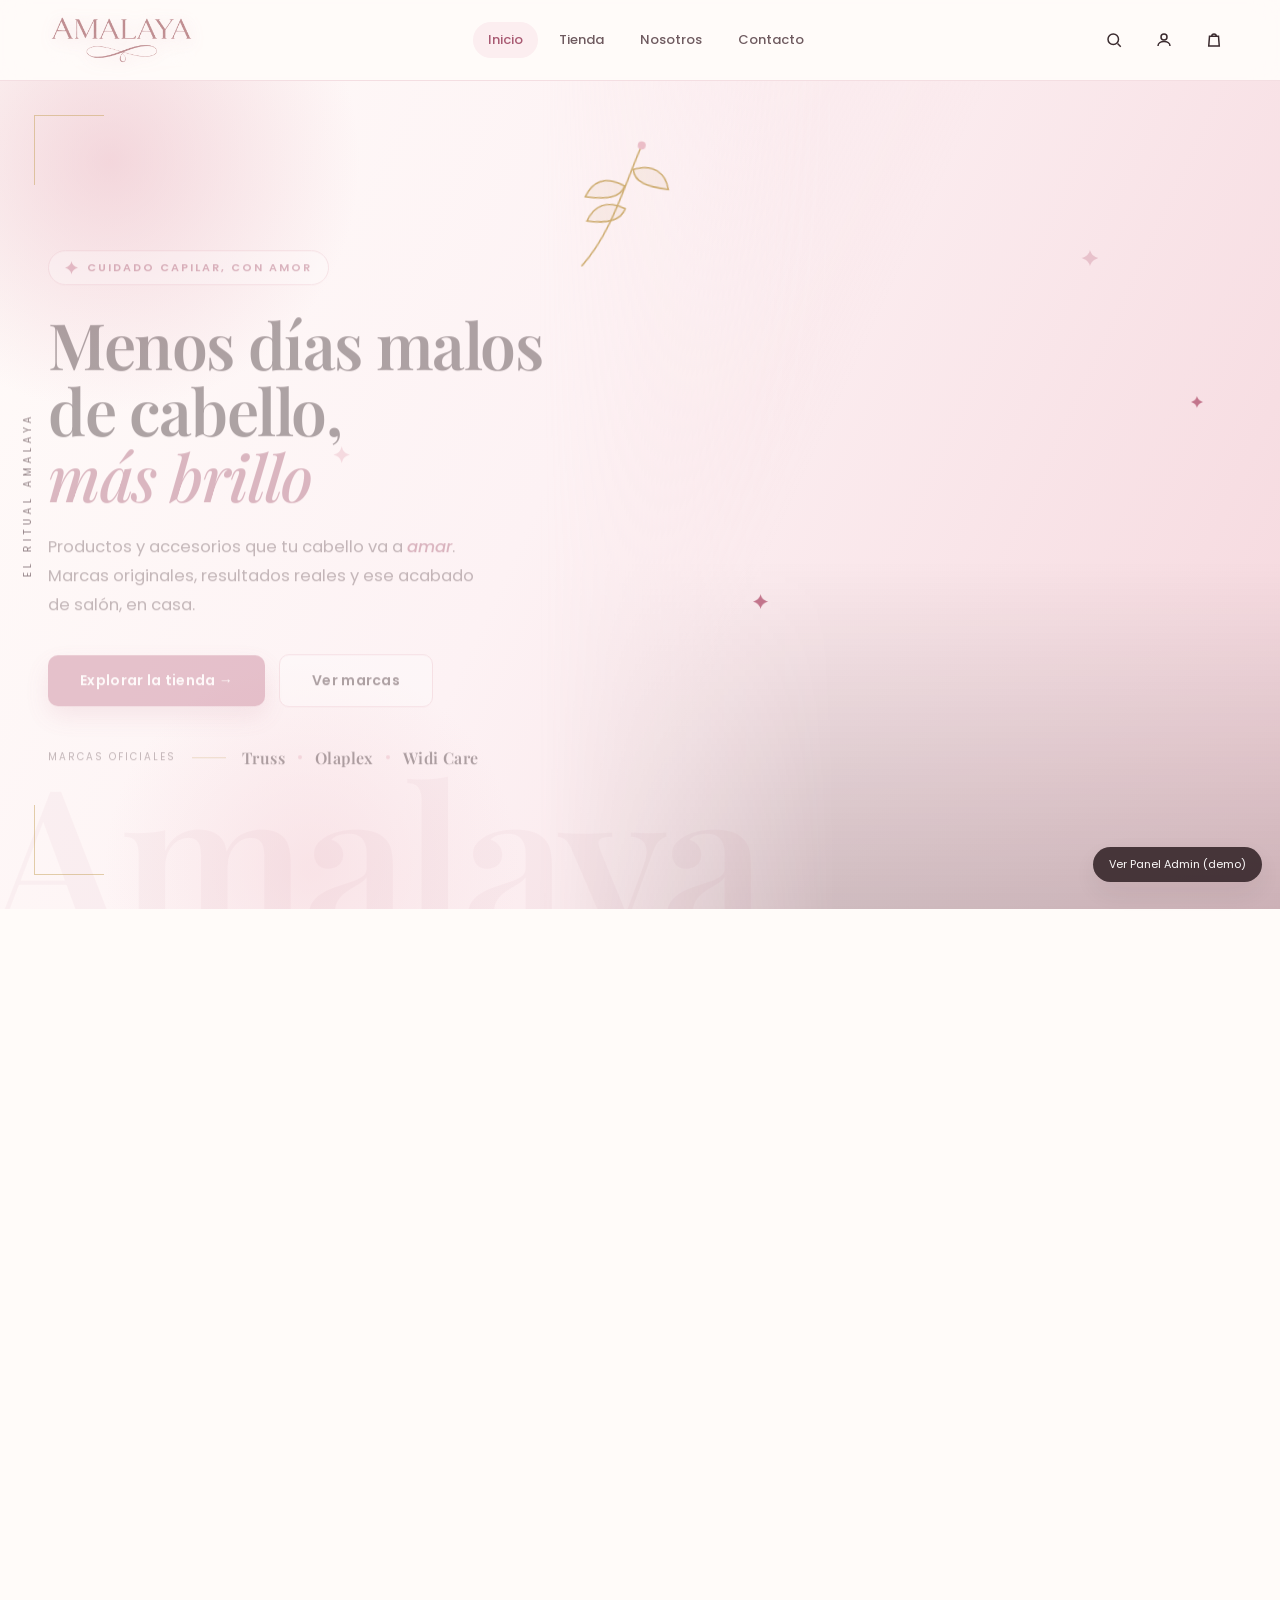
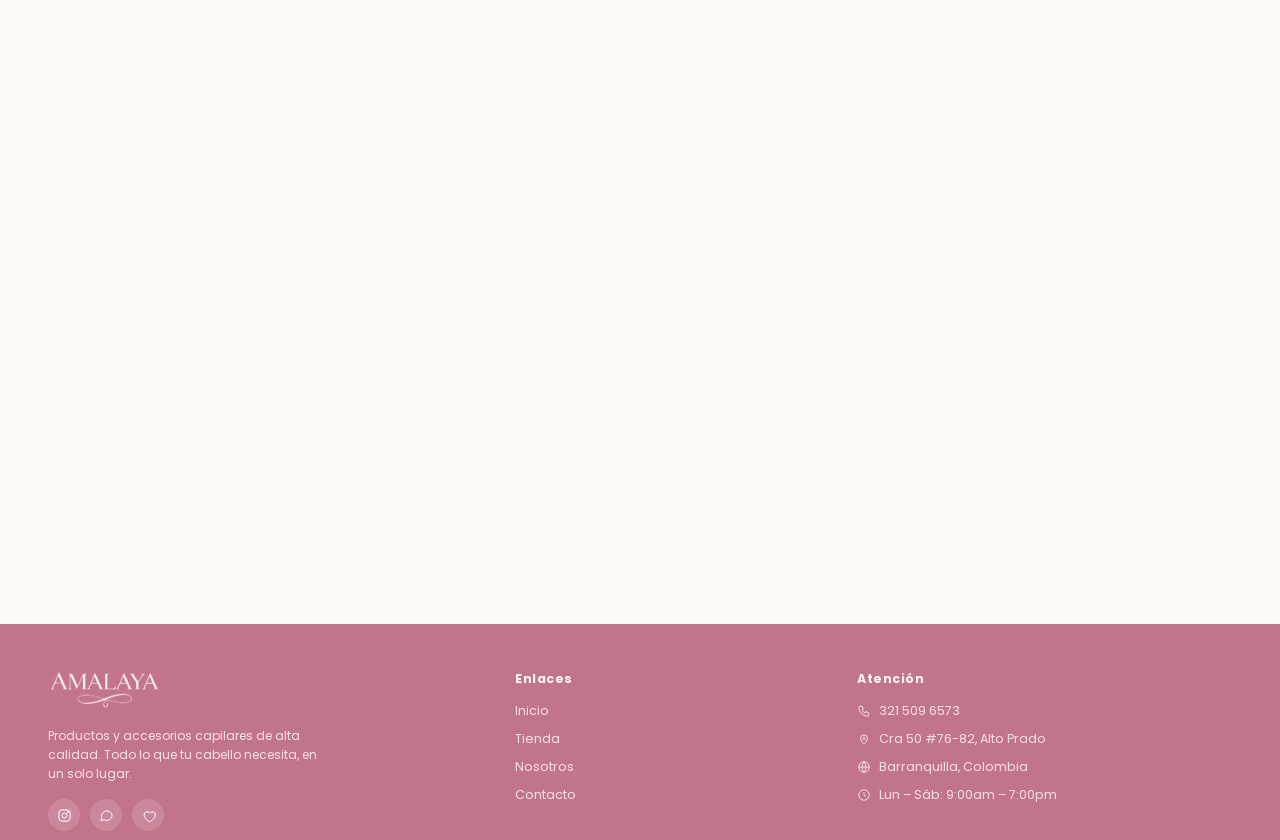
==== index.html @ ace13a9b "Amalaya demo: tienda estática con hero editorial, carrito y panel admin Co-Authored-By: Claude Opus " ====
<!DOCTYPE html>
<html lang="es">
<head>
  <meta charset="UTF-8">
  <meta http-equiv="refresh" content="0; url=./Amalaya_Demo_2.html">
  <link rel="canonical" href="./Amalaya_Demo_2.html">
  <title>Amalaya — Tu cabello, pero mejor</title>
  <style>
    html,body{height:100%;margin:0;font-family:'Poppins',system-ui,sans-serif;background:#FFFBF9;color:#3A2A2E;}
    .wrap{height:100%;display:flex;align-items:center;justify-content:center;flex-direction:column;gap:14px;}
    a{color:#A85A72;font-weight:600;}
  </style>
</head>
<body>
  <div class="wrap">
    <p>Cargando la demo de Amalaya…</p>
    <a href="./Amalaya_Demo_2.html">Entrar a la tienda →</a>
  </div>
</body>
</html>
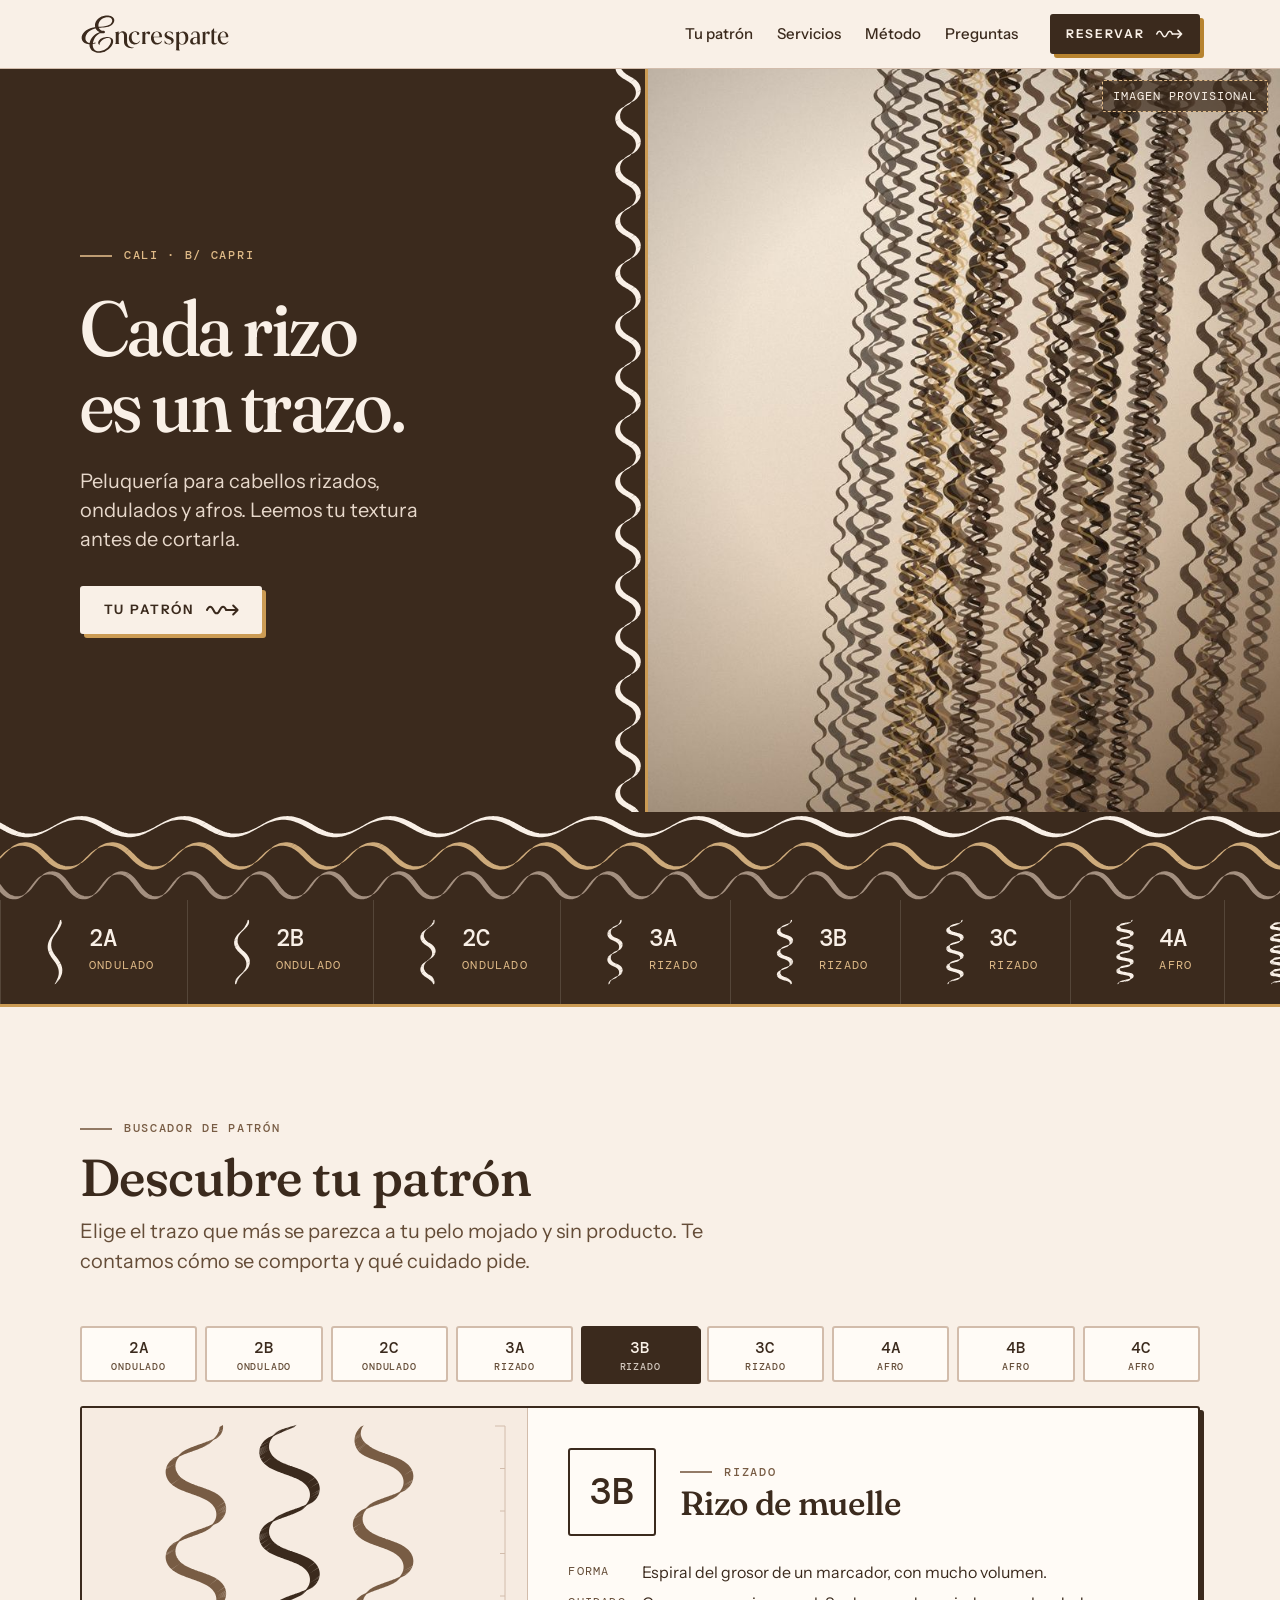
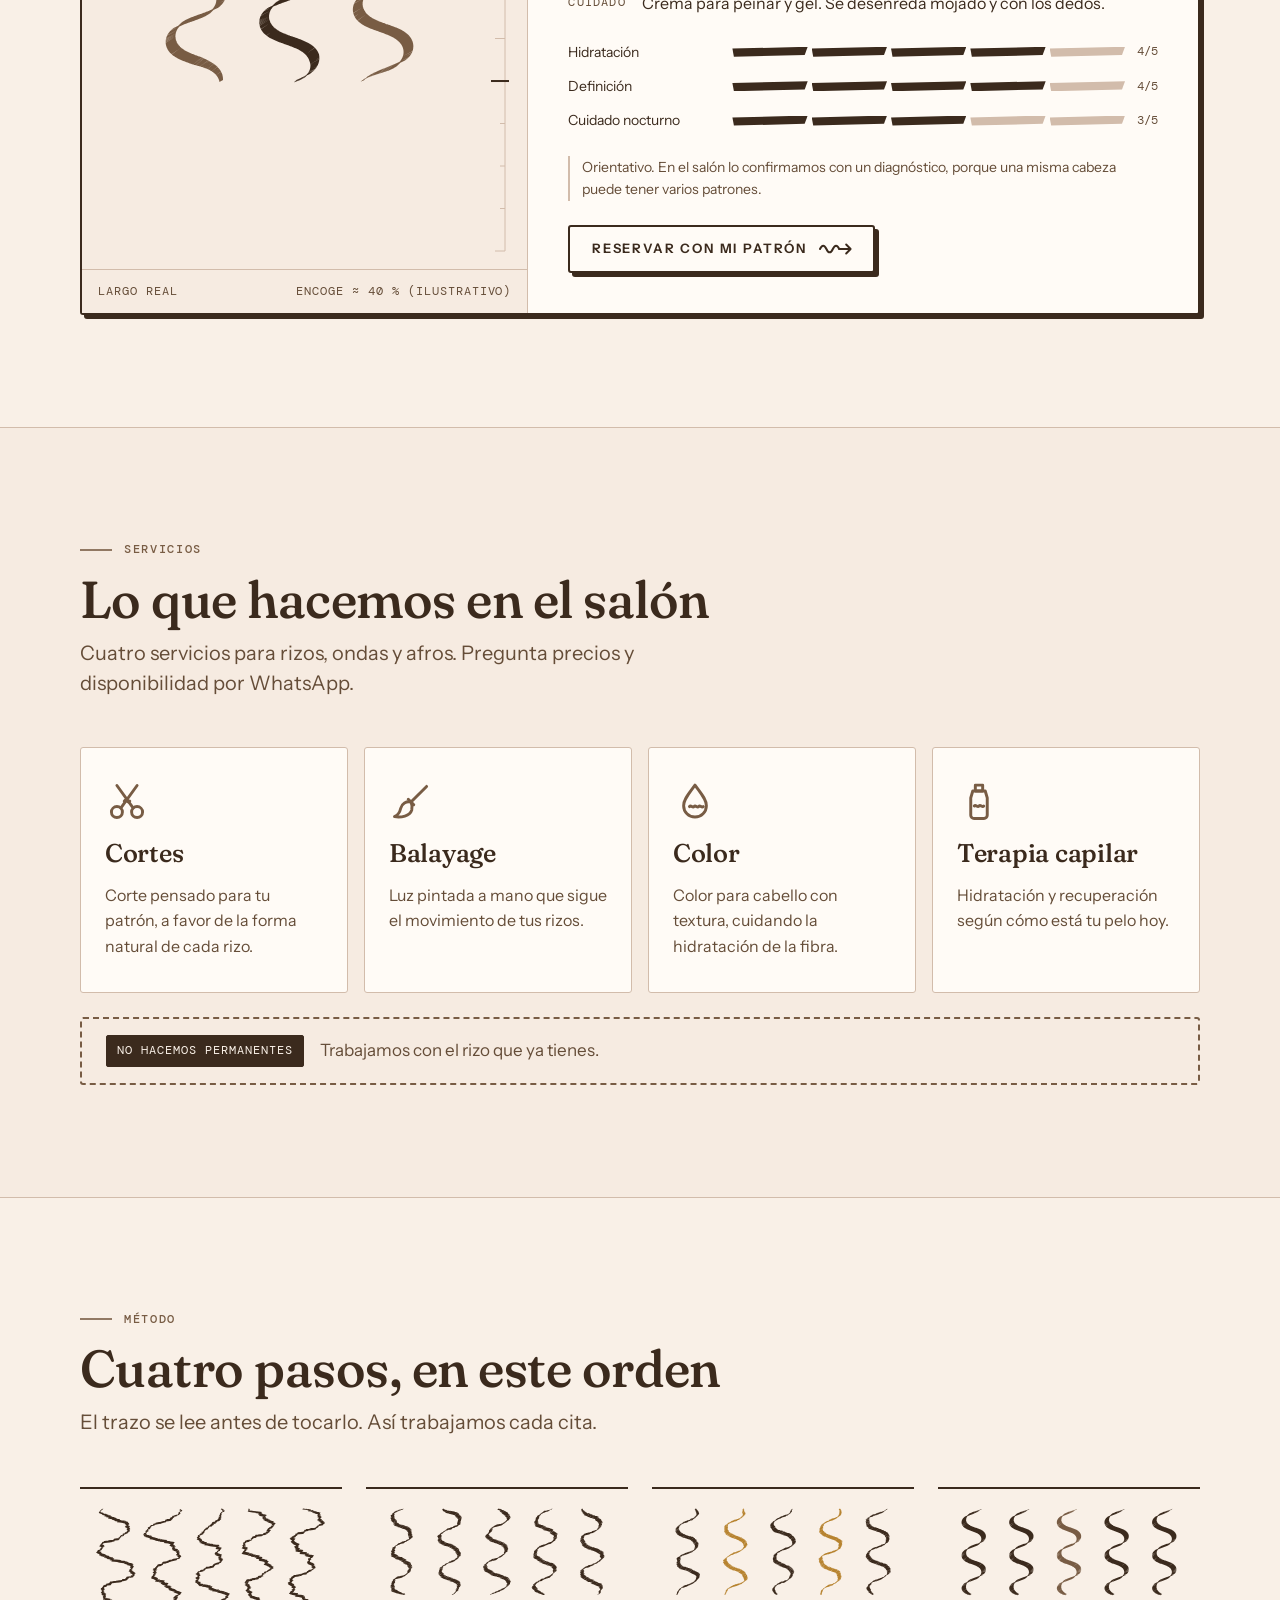
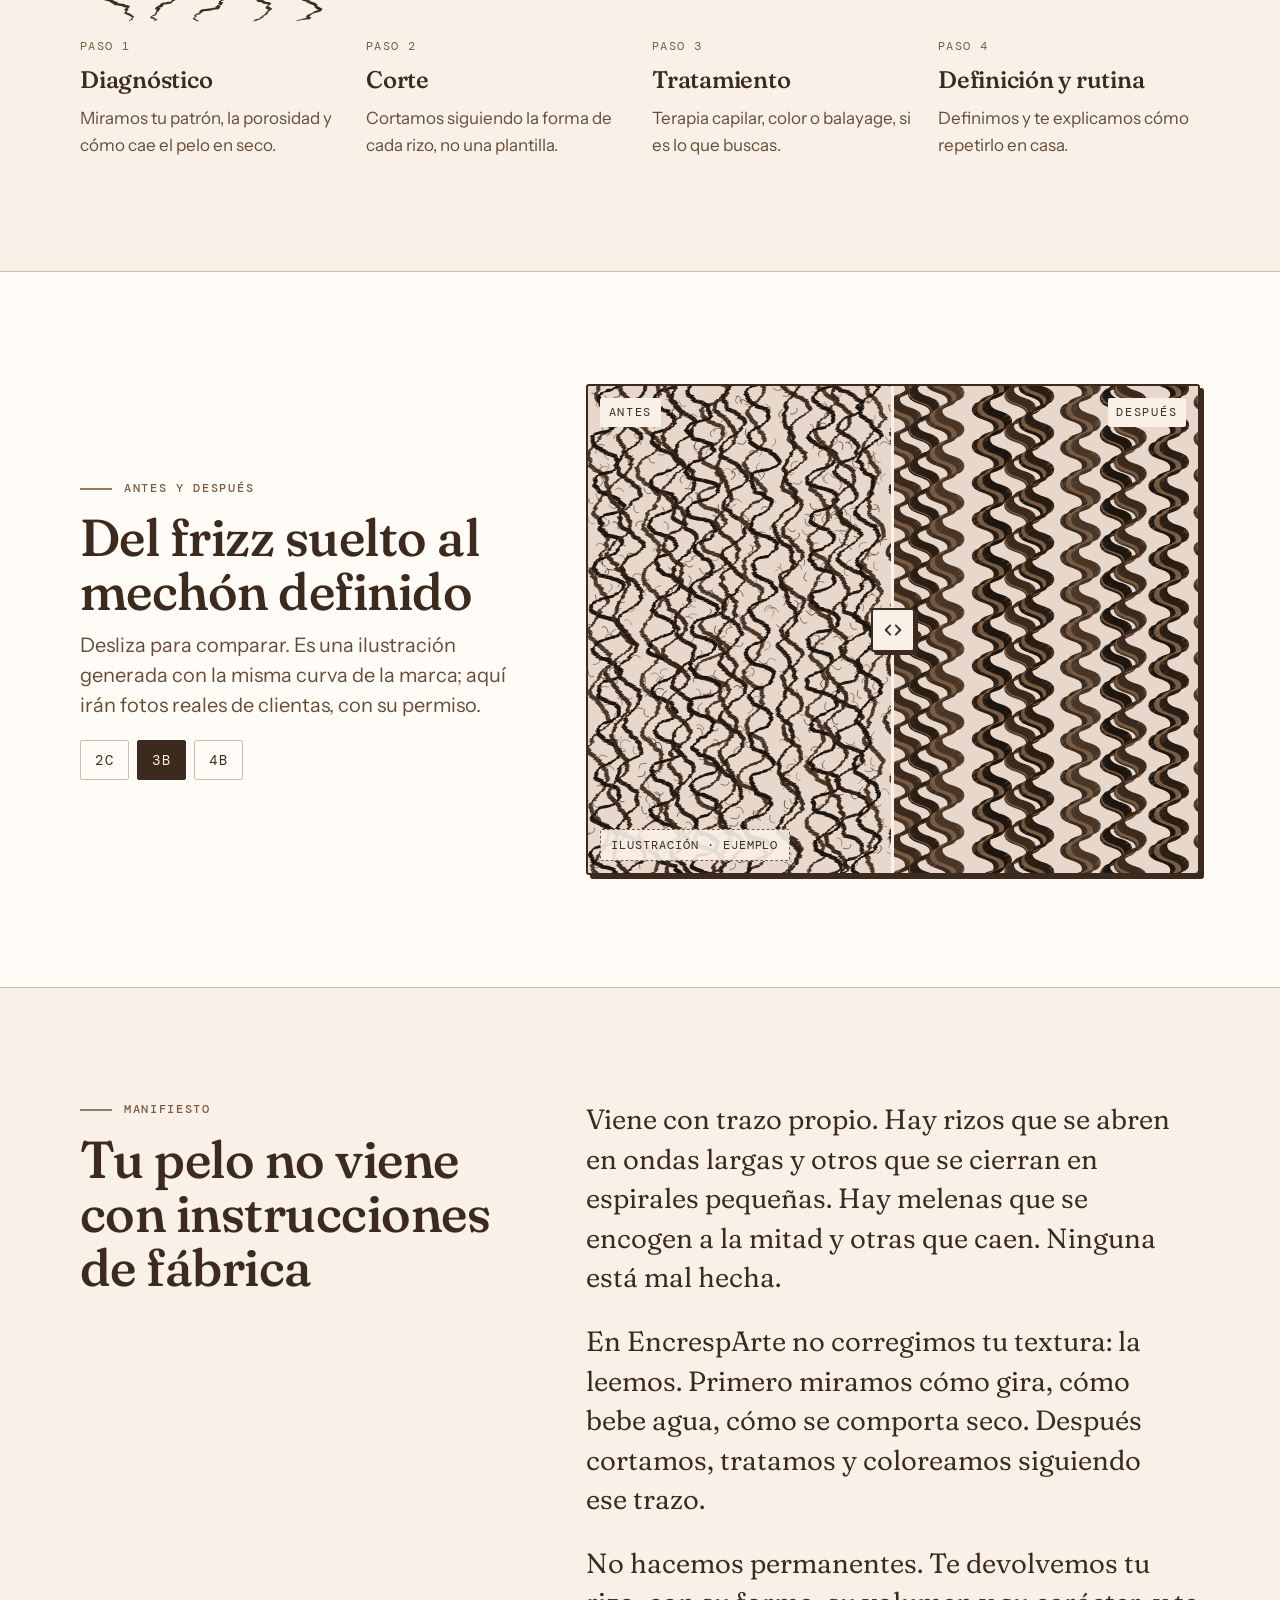
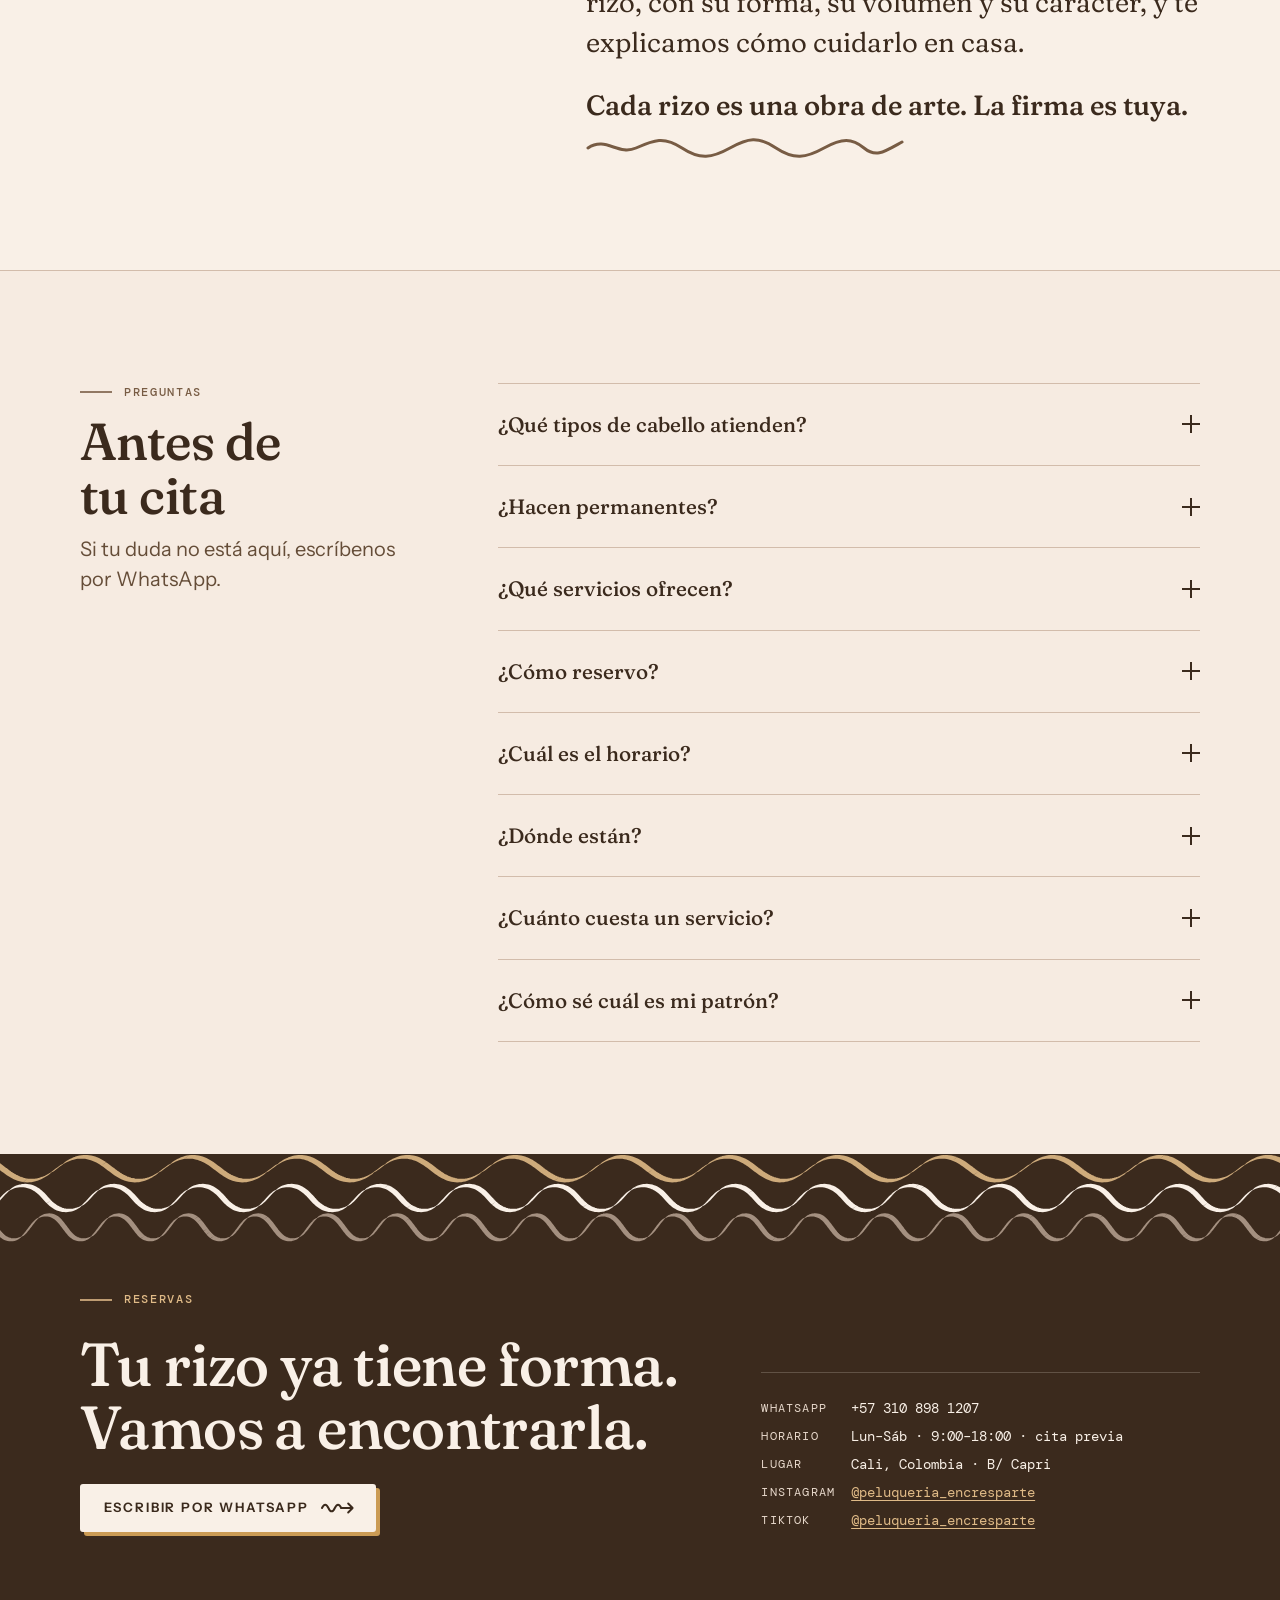
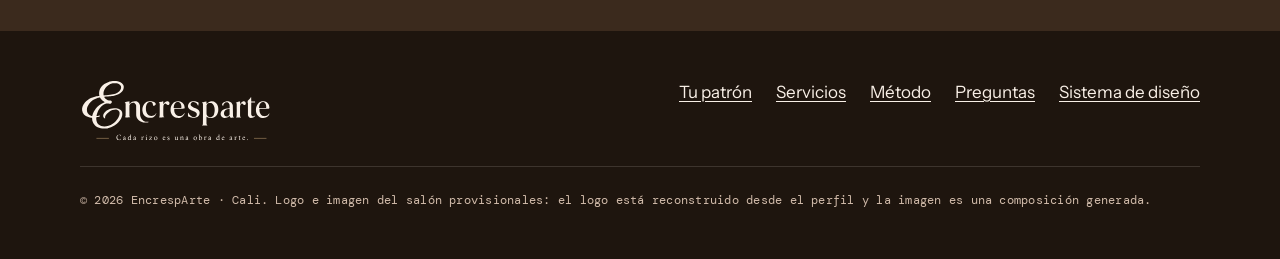
==== commit f187125f: "Fase 4: landing con intro FLIP, hero partido con costura de trazo, buscador de patrón, servicios rea" ====
--- a/index.html
+++ b/index.html
@@ -1,20 +1,294 @@
-<!DOCTYPE html>
+<!doctype html>
 <html lang="es">
 <head>
-  <meta charset="UTF-8">
-  <meta http-equiv="refresh" content="0; url=./Amalaya_Demo_2.html">
-  <link rel="canonical" href="./Amalaya_Demo_2.html">
-  <title>Amalaya — Tu cabello, pero mejor</title>
-  <style>
-    html,body{height:100%;margin:0;font-family:'Poppins',system-ui,sans-serif;background:#FFFBF9;color:#3A2A2E;}
-    .wrap{height:100%;display:flex;align-items:center;justify-content:center;flex-direction:column;gap:14px;}
-    a{color:#A85A72;font-weight:600;}
-  </style>
+<meta charset="utf-8">
+<meta name="viewport" content="width=device-width, initial-scale=1, viewport-fit=cover">
+<title>EncrespArte · Peluquería de rizos en Cali</title>
+<meta name="description" content="Peluquería para cabellos rizados, ondulados y afros en Cali (barrio Capri). Cortes, balayage, color y terapia capilar. Reserva por WhatsApp.">
+<meta name="theme-color" content="#3B2A1D">
+<meta property="og:type" content="website">
+<meta property="og:title" content="EncrespArte · Peluquería de rizos en Cali">
+<meta property="og:description" content="Cada rizo es una obra de arte. Cortes, balayage, color y terapia capilar para cabellos rizados, ondulados y afros.">
+<meta property="og:image" content="https://miguelpdv-lgtm.github.io/amalaya-demo/assets/og.png?v=1">
+<meta property="og:url" content="https://miguelpdv-lgtm.github.io/amalaya-demo/">
+<link rel="icon" href="assets/favicon.svg?v=1" type="image/svg+xml">
+<!-- Intro: tapa la página antes del primer pintado. Failsafe CSS a los 3 s. -->
+<script>
+(function () {
+  try {
+    var d = document.documentElement;
+    var reducir = window.matchMedia && window.matchMedia('(prefers-reduced-motion: reduce)').matches;
+    var vista = sessionStorage.getItem('encresparte-intro');
+    if (!reducir && !vista) d.classList.add('intro-pendiente');
+  } catch (e) {}
+})();
+</script>
+<style>
+  html.intro-pendiente::after {
+    content: ""; position: fixed; inset: 0; z-index: 9999; background: #3B2A1D; pointer-events: none;
+    animation: intro-failsafe 1ms linear 3s forwards;
+  }
+  @keyframes intro-failsafe { to { visibility: hidden; opacity: 0; } }
+</style>
+<link rel="preconnect" href="https://fonts.googleapis.com">
+<link rel="preconnect" href="https://fonts.gstatic.com" crossorigin>
+<link rel="stylesheet" href="https://fonts.googleapis.com/css2?family=DM+Mono:wght@400;500&family=Fraunces:opsz,wght,SOFT,WONK@9..144,100..900,0..100,0..1&family=Instrument+Sans:wght@400..700&display=swap">
+<link rel="stylesheet" href="design-system/tokens.css?v=1">
+<link rel="stylesheet" href="design-system/motion.css?v=1">
+<link rel="stylesheet" href="design-system/components.css?v=1">
+<link rel="stylesheet" href="css/site.css?v=1">
+<link rel="preload" as="image" href="assets/fotos/salon.jpg?v=1" imagesrcset="assets/fotos/salon-800.jpg?v=1 800w, assets/fotos/salon.jpg?v=1 1600w" imagesizes="(min-width: 900px) 50vw, 100vw">
 </head>
 <body>
-  <div class="wrap">
-    <p>Cargando la demo de Amalaya…</p>
-    <a href="./Amalaya_Demo_2.html">Entrar a la tienda →</a>
+<svg width="0" height="0" style="position:absolute" aria-hidden="true">
+  <defs>
+    <symbol id="i-corte" viewBox="0 0 24 24"><circle cx="6.5" cy="17.5" r="3"/><circle cx="17.5" cy="17.5" r="3"/><path class="grueso" d="M8.6 15.3 17.5 3"/><path d="M15.4 15.3 6.5 3"/><path d="M10.5 11.5c.5-.6 1-.6 1.5 0s1 .6 1.5 0"/></symbol>
+    <symbol id="i-balayage" viewBox="0 0 24 24"><path class="grueso" d="M20.5 3.5 12 12"/><path d="M10.5 10.5 13.5 13.5"/><path d="M12 12c-2.6-.6-5 .8-5.6 3.4-.4 1.8-1.6 3.8-3.4 4.6 3.6.6 8.4-.3 9.4-3.6.3-1.2.2-3-.4-4.4z"/></symbol>
+    <symbol id="i-color" viewBox="0 0 24 24"><path d="M12 2.8c3.1 4.4 6.2 7.6 6.2 11.2a6.2 6.2 0 0 1-12.4 0c0-3.6 3.1-6.8 6.2-11.2z"/><path class="grueso" d="M9 14.5c.9-1 1.6 1 2.5 0s1.6 1 2.5 0 1.6 1 2.5 0"/></symbol>
+    <symbol id="i-terapia" viewBox="0 0 24 24"><path d="M10 2.8h4v3.2h-4z"/><path d="M8.6 6h6.8l1.1 3.8v9.4a1.8 1.8 0 0 1-1.8 1.8H9.3a1.8 1.8 0 0 1-1.8-1.8V9.8z"/><path class="grueso" d="M9.4 14.2c.9-1 1.7 1 2.6 0s1.7 1 2.6 0"/></symbol>
+    <symbol id="i-cita" viewBox="0 0 24 24"><rect x="3.5" y="5" width="17" height="15.5" rx="1.5"/><path d="M3.5 9.8h17M8 3v4M16 3v4"/><path class="grueso" d="M7.5 15c1.1-1.3 2.2 1.3 3.3 0s2.2 1.3 3.3 0 2.2 1.3 3.3 0"/></symbol>
+    <symbol id="i-lugar" viewBox="0 0 24 24"><path d="M12 21.2s-6.4-6.4-6.4-11.3a6.4 6.4 0 0 1 12.8 0c0 4.9-6.4 11.3-6.4 11.3z"/><path class="grueso" d="M9.6 9.9c.8-.9 1.6.9 2.4 0s1.6.9 2.4 0"/></symbol>
+    <symbol id="i-mensaje" viewBox="0 0 24 24"><path d="M3.5 4.5h17v11.6H9.2l-5.7 4.2z"/><path class="grueso" d="M7.5 10.3c1.1-1.3 2.2 1.3 3.3 0s2.2 1.3 3.3 0 2.2 1.3 3.3 0"/></symbol>
+    <symbol id="flecha" viewBox="0 0 34 16"><path class="rizo" d="M1 8c2-4.5 4.5-4.5 6.5 0s4.5 4.5 6.5 0 4.5-4.5 6.5 0"/><path d="M20.5 8H32M27.5 3.5 32 8l-4.5 4.5"/></symbol>
+  </defs>
+</svg>
+
+<a class="saltar" href="#contenido">Saltar al contenido</a>
+
+<header class="barra-nav" data-nav>
+  <div class="envoltura barra-nav__fila">
+    <a class="barra-nav__logo" href="#inicio" aria-label="EncrespArte, inicio"><!-- logo:inicio --><svg class="logo" viewBox="50 362 970 262" role="img" aria-label="EncrespArte" data-provisional="true" focusable="false"><g class="logo-palabra"><path class="logo-e" d="M162.5 611.9C151.4 610.7 140.6 606.9 132.2 601.5C129.2 599.5 129.5 599.7 125.1 595.4C121.1 591.5 119.1 588.7 116.4 583.4C112.8 576.5 111 568.9 111 561.4C111 557.1 111.5 557.5 106.2 557.2C101.8 556.9 96.8 555.9 91.8 554.3C73.5 548.3 62.3 535.8 60.6 519.3C59.2 505.8 64.5 492 76 479.4C83.3 471.3 97.2 461.9 108.5 457.3C110 456.8 111.9 456 112.8 455.6C117.8 453.5 124.1 451.6 129.5 450.5C131 450.2 133.1 449.7 134.3 449.5C139.1 448.5 145.6 447.5 146.7 447.6C147.7 447.7 148.1 446.8 147.7 445.6C146.4 441.4 146.3 429 147.6 423.5C149.3 416 153.4 407.4 158 401.7C162.3 396.2 167.5 391.4 173 387.7C180.5 382.6 186.2 379.8 195.2 376.8C200.2 375.2 200.4 375.1 203.7 374.5C205.2 374.2 207.5 373.8 208.8 373.5C217.4 371.9 231.1 371.9 239.7 373.7C246.4 375 250.7 376.4 254.2 378.2C259.8 381.1 264.1 384.9 267.2 389.4C268.1 390.7 269.2 393.1 269.9 395.1C271.1 398.3 271.1 398.7 271.1 402.8C271.1 408.1 270.4 411.3 268.2 415.9C266.1 420.3 263.7 423.7 259.9 427.4C250.8 436.5 239.2 442.2 221.8 446.2C216.4 447.4 206.4 448.9 200.3 449.3C173.3 451.4 172.3 451.5 172.3 452.4C172.3 452.7 172.6 453.4 172.9 453.9C173.3 454.4 174.1 455.7 174.8 456.7C177.6 460.9 183.8 466.1 188.6 468C190 468.6 191.5 469.2 191.8 469.3C193.4 470.1 197.1 470.7 200.2 470.7C206.1 470.7 209.2 472.3 210.5 476.3C211.9 480.5 209.1 485.1 204.5 486.5C202.3 487.2 200.7 487.1 194 486.1C188.7 485.3 187.9 485.3 185.3 485.7C183.8 485.9 181.5 486.3 180.3 486.7C178.2 487.2 173.8 488.9 173.2 489.3C173 489.5 171.9 490.1 170.8 490.6C165.5 493.5 158.4 499.7 153.2 505.8C150.1 509.5 146 515 146 515.5C146 515.7 145.8 516 145.5 516.3C144.7 517.3 140.4 525.8 138.9 529.6C135.7 537.3 132.7 548.2 133.6 549.1C134.1 549.6 139.5 548.6 143.8 547.3C145.7 546.7 147.6 546.2 148.2 546.1C149.3 545.9 149.3 546 149.8 547.8C150.1 548.8 150.3 549.8 150.1 550C149.6 550.9 144.3 552.8 137 554.6C132.2 555.9 132.4 555.7 132.1 558.3C131.9 560.9 132.2 566.5 132.8 570.2C134.3 578.5 138.6 587.1 143.9 592C159.5 606.7 190.7 605 215.5 588.3C223.5 582.9 231 575.8 236.5 568.3C241 562.4 241.9 561 244.4 555.8C248.3 548.1 250 542 250 535.6C250 531 249.6 529 248 525.8C246 521.7 242.4 519 236.7 517.4C226.8 514.7 210 519.3 196.5 528.4C183 537.6 174.4 550.7 176.8 558.6C177.1 559.6 177.2 560.5 177.1 560.7C176.5 561.7 172.6 559.8 170.5 557.4C168.3 554.9 167.4 552.6 167.1 548.9C166.5 540.5 172.3 530.2 181.8 523.1C184.8 520.9 184.5 521.1 190.4 518.1C199.1 513.8 209 511.3 222 510.3C231.6 509.6 242 511.3 248.8 514.7C252.5 516.6 254.1 517.8 256.9 520.5C263.1 526.7 265.3 536.5 262.9 547.1C261.2 554.5 257.7 562.6 253.8 568.2C252.9 569.5 251.7 571.2 251.2 572C247.5 577.2 241.3 584 236.2 588.4C229.2 594.4 219.8 600.2 209.2 605C206.9 606 198.2 608.8 195.3 609.5C194 609.8 192.3 610.2 191.6 610.4C185.4 612 170.3 612.8 162.5 611.9ZM112.4 546.5C116.1 532.7 121.6 521.8 130.3 510.8C140 498.7 152.9 488.9 167 482.9C170.5 481.4 173.7 480.2 174.8 479.9C175.9 479.5 175.3 478.7 172.4 477C165.8 473.1 159.9 468.1 156 463C153.9 460.3 152.2 457.5 151.9 456.4C151.6 455.5 150.1 455.2 148.4 455.6C147.7 455.8 146.1 456.2 144.8 456.5C143.5 456.8 142.1 457.2 141.7 457.3C141.2 457.5 139.7 458 138.3 458.4C126.5 461.9 113.6 469.2 105.3 477.1C102 480.2 97 485.9 95.5 488.2C89.8 497 87.2 502.7 85.6 510.4C85 513.3 85 514.6 85.1 519.2C85.2 523.7 85.4 525 86.1 527.4C87.1 530.6 88.9 534.5 90.3 536.3C91.5 537.9 96.4 543 96.7 543C96.9 543 97.5 543.4 98.1 543.8C100.8 545.8 109.4 549.1 111.3 548.9C111.6 548.9 112 548 112.4 546.5ZM183 444.2C211.3 442.4 226.5 439.1 238.9 432C242.7 429.8 245.6 427.5 248.8 424.2C253.3 419.6 256 414.7 257.4 409.1C260.2 397.3 251.9 387 236.8 383.6C235.5 383.3 232.3 383.2 226.8 383.2C219.2 383.2 218.6 383.2 214.8 384.1C206.2 386.2 199.6 388.9 193.1 393.3C181.4 401.2 173.4 412.4 169.9 425.6C169.1 428.8 168.9 430.4 168.8 434.5C168.6 439.5 169 443.7 169.7 444.6C170 444.9 170.8 444.9 172.3 444.8C173.5 444.7 178.3 444.4 183 444.2Z"/><g class="logo-letras"><path d="M370 581.4C364.8 580.3 361.2 579 356.5 576.6C347.6 572.1 342.3 567 337.7 558.7C336.4 556.3 334.7 550.9 334.2 547.7C334 546.9 333.9 535.2 333.8 521.7C333.8 500.2 333.7 496.9 333.2 495.2C331.4 488.6 329 485.2 324.5 483C322.3 481.9 322 481.8 318.3 481.8C313.8 481.8 311.7 482.5 307.9 484.9C304.5 487.1 300.9 491.8 300 495.1C299.8 495.9 299.7 505.4 299.7 522.8L299.8 549.2L300.7 551.1C301.3 552.4 302 553.3 303 553.9C303.7 554.4 304.3 555.1 304.2 555.3C304.2 555.8 302.3 555.8 290.2 555.9C276.8 556 276.3 555.9 276.3 555.3C276.3 555 276.8 554.4 277.5 554C279 553 279.9 551.6 280.3 549C280.6 547.5 280.7 537.8 280.6 516.8L280.5 486.8L279.6 485C279.1 483.9 278.1 482.6 277.3 481.9C276.1 480.9 275.9 480.6 276.3 480.2C276.5 480 277.4 479.6 278.3 479.5C282.5 478.9 289.1 477.4 293.3 476.2C294.2 475.9 295.7 475.5 296.8 475.2C297.8 474.9 298.9 474.7 299.2 474.8C299.6 474.9 299.7 476 299.7 481.3C299.7 485.8 299.8 487.7 300 487.7C300.2 487.7 301.4 486.6 302.6 485.3C310.8 476.4 323.2 472.3 334.2 474.8C339.4 476 345.1 479.8 348.1 484.1C350.1 486.9 350.8 488.3 352 492.4L353.1 495.8L353.4 520.5C353.5 535.9 353.7 545.9 354 547C355 552.6 357.4 558.5 360.4 563C362.3 565.9 367 570.6 369.8 572.4C376.7 576.8 384.7 578.9 392.2 578.3C394.2 578.2 395.9 578.1 396.1 578.2C396.2 578.3 396.3 578.7 396.3 579.2C396.3 580.2 395.8 580.5 392 581.2C387.4 582.1 385.1 582.3 379.7 582.3C375.3 582.3 373.8 582.1 370 581.4Z"/><path d="M397.2 558.1C388.6 556.8 379.9 552.2 374.9 546.2C373.1 544.1 370.5 540.1 369.6 538.3C367.9 534.8 366.1 528.1 365.3 522.5C364.9 519.4 365.1 512.1 365.8 508.5C367.3 501.1 369.3 496.1 373.2 490.2C375.4 486.9 375.5 486.7 378.7 484C383.7 479.6 386.9 477.7 392.6 475.9C396.9 474.5 398.3 474.2 403.9 474.1C412.3 473.9 417.9 475.1 424.6 478.7C427.6 480.3 429.1 481.4 430.5 483C433 485.8 433.6 488.3 432.4 491.1C431.7 492.5 429 495.4 427.3 496.3C425.1 497.6 420.4 498.1 419.7 497.2C419.4 496.9 418.9 494.6 418.5 492.1C417.6 486.7 417.3 485.7 415.7 483.4C414.3 481.3 412.3 479.5 410.3 478.6C407.1 477.2 400.3 477.5 396.8 479.2C388.6 483.3 384 492.8 382.9 507.5C381.7 524.4 387 538.6 396.9 544.9C403.9 549.4 414.1 550.1 421.9 546.7C426.2 544.8 431 540.3 433.3 535.9C434 534.7 435.2 534.5 435.8 535.4C436.3 536.2 432.9 542.8 430.5 545.8C425.4 552.1 421 554.9 412.5 557.2C410 557.9 408.6 558.1 403.8 558.2C400.7 558.2 397.7 558.2 397.2 558.1Z"/><path d="M448.3 555.4C448.3 555 448.8 554.4 449.4 554C450 553.7 450.8 553 451.2 552.4C452.8 550.3 452.8 549.9 452.8 517.5L452.8 487.2L451.7 484.9C450.9 483.2 450.2 482.4 449.3 481.8C447.2 480.5 447.6 480 451.3 479.4C455.7 478.6 462.7 477 466.3 475.8C468.2 475.2 469.9 474.8 470.2 474.9C470.6 475 470.7 476.4 470.7 482.1C470.8 486.4 471 489.2 471.2 489.2C471.3 489.3 472 488.4 472.6 487.3C477.7 478.1 486.6 472.9 494.1 474.8C497.5 475.7 499.9 477.5 501.4 480.3C502 481.6 502.2 482.3 502.1 484.5C502.1 487.4 501.6 488.9 500.1 490.8C496.9 494.9 490.5 494.3 487.1 489.5C484 485.2 479.3 484.9 475.8 488.8C474 490.7 472.2 494.2 471.5 496.8C470.8 499.5 470.8 545 471.5 548.4C472.1 551.3 473.2 553 475 554.2C475.8 554.7 476.3 555.2 476.2 555.4C476.1 555.7 472.6 555.9 462.2 555.9C448.7 556 448.3 556 448.3 555.4Z"/><path d="M538.7 558.1C536.9 557.8 534.1 557.1 532.3 556.4C523.8 553.3 518.2 548.7 513.8 541.4C508.8 533 506.8 523.7 507.6 513.6C508.6 502.7 511.4 495.2 517.2 487.9C520.3 483.8 523.5 481.1 528.1 478.7C539.8 472.4 555.2 473 565.7 480.1C567.8 481.5 571.7 485.7 573.4 488.3C576.7 493.2 578.7 499.9 578.7 506C578.7 509.1 578.6 509.2 577.8 510.1C575.3 512.3 577.4 512.1 550.7 512.3L526.5 512.5L526.3 514.2C524.9 524.4 528.2 534.9 535.2 542.5C539 546.6 546.6 549.5 553.2 549.4C558 549.3 561.6 548.4 565.8 546.3C570.5 543.9 573.7 541 576.2 536.9C577.4 535 578.2 534.5 579 535.5C579.3 535.8 579.2 536.4 578.5 538.1C574.5 547.5 566.4 554.7 557.1 557.2C551.6 558.6 544.5 559 538.7 558.1ZM561 508.3C563.7 506.9 561.9 492.4 558.2 486.3C557.1 484.4 554.3 481.4 552.8 480.3C548.5 477.4 541.7 477 536.4 479.5C533.3 481 529.8 484.8 527.9 488.7C526.2 492.2 524.9 495.8 524.2 499.5C523.6 502.4 523.2 507.4 523.4 508.1C523.6 508.6 525.5 508.7 542 508.7C553.4 508.7 560.6 508.5 561 508.3Z"/><path d="M622 557.9C621.9 557.8 620.1 557.6 618 557.3C611 556.6 604 554.5 597.2 551L595.5 550.2L595.5 541.3L595.5 532.5L596.3 532.5C597 532.5 597.4 533 598.7 535.5C603.5 545 610.3 551.1 618.7 553.5C622 554.4 627.8 554.4 630.8 553.4C636.7 551.4 640.1 546.8 640.1 540.8C640.2 537.7 639.6 536 637.9 533.9C635.1 530.5 631.5 528.4 620.8 524C613.9 521.2 608 518.2 605.1 516.3C599 512 595.8 506.7 595.4 499.8C595.2 495.3 596.5 490.2 598.9 486.5C602.8 480.3 609.7 476.2 618.5 474.9C622.1 474.4 631.6 474.8 634.8 475.7C639.9 477 646.3 479.6 648.5 481.4C649.4 482.1 649.4 482.1 649.2 485C648.9 489.1 647.9 496.1 647.6 496.5C647 497.2 645.8 496 644.3 493.1C643.5 491.5 642.3 489.3 641.6 488.3C640.4 486.5 637 483.1 635.2 481.8C629.3 477.7 621.5 476.9 615.9 479.7C613.9 480.8 611.1 483.5 610.1 485.6C608.3 489.2 608.8 494.4 611.1 497.4C613.2 500.2 617.8 503.1 623.8 505.7C624.2 505.8 627.1 507 630.3 508.4C640.2 512.4 644.9 515 648.3 518.4C652.3 522.4 654 526 654.3 531.5C654.5 535.7 654 538.9 652.6 542C650.3 547.4 646.9 551 641.2 553.9C638.3 555.4 636.8 556 636.2 556C635.9 556 635.3 556.2 634.9 556.4C633.9 556.9 622.4 558.3 622 557.9Z"/><path d="M667 596.5C666.5 595.9 666.8 595.5 668 594.8C669.4 594.1 670.6 591.9 671 588.8C671.3 586.9 671.3 572.4 671.3 536.7L671.2 487.2L670.3 485.5C669.4 483.8 668.5 482.9 666.9 481.9C666.4 481.5 666 481.1 666.1 480.7C666.2 480.3 667.3 480 671.5 479.3C674.4 478.8 678.4 477.9 680.3 477.4C682.3 476.9 684.8 476.2 686.1 475.8C687.3 475.5 688.4 475.3 688.5 475.4C688.7 475.6 688.8 478.3 688.9 481.6C689 484.8 689.2 487.6 689.3 487.8C689.4 487.9 690.3 487.2 691.2 486.3C694.2 483.1 698.9 479.4 702.2 477.7C704.8 476.4 710.3 475 713.7 474.8C721.8 474.3 729.1 476.6 735.2 481.6C739.2 484.9 741.4 487.7 744.2 493.4C745.8 496.7 746 497.1 747 500.9C748.9 508 749.4 518.3 748 525.7C745.9 537.3 740.9 546 732.8 552.2C726.5 557 719.7 559.1 710.3 559.1C702.8 559.1 698.5 557.8 691.8 553.6C690.6 552.9 689.5 552.4 689.3 552.5C689.1 552.6 689 558.6 689 570C689 584.3 689.1 587.7 689.5 589.7C690 592.3 691.3 594.5 692.4 594.8C693.1 595.1 693.8 596.2 693.5 596.7C693.4 596.8 688 597 680.3 597C669.8 596.9 667.3 596.9 667 596.5ZM712 555C714.8 554.3 718.2 552.4 720.2 550.4C723.6 547 725 544.8 727.3 539.6C728.4 537 729.9 529.2 730.3 524.2C731 515.7 729.8 506.1 727.1 499.3C724 491.4 719.3 486 713.4 483.6C711.7 482.9 710.9 482.8 707 482.9C703 482.9 702.3 483 700.4 483.8C696.1 485.5 693.7 487.6 690.7 492.1L689.2 494.5L689.2 516.3C689.2 540 689.2 539.9 691 543.7C692.3 546.3 693.7 548.4 695.6 550.3C697.3 551.9 701.7 554.5 703.9 555C705.7 555.4 710.2 555.4 712 555Z"/><path d="M777.8 558.8C773.5 557.9 770 556.4 767.4 554.3C762.5 550.2 759.9 543.7 760.4 536.9C761.3 526.3 767.1 519 778.4 514.6C783.5 512.5 789.6 511.4 798.3 510.9C802.1 510.7 805.4 510.4 805.6 510.2C806 509.9 806 508.2 805.9 501.2C805.8 493.6 805.7 492.2 805.1 490.2C803.5 485.2 801.3 482.3 797.4 480.3C795.2 479.2 795.1 479.2 791 479.2C786.9 479.2 786.8 479.2 784.5 480.3C781.2 481.9 777.7 485.5 776.2 488.8C775.6 490.1 774.8 492.3 774.5 493.7C774.2 495 773.9 496.4 773.8 496.6C773.5 497.6 771.5 496.7 768.9 494.4C768.1 493.6 768 493.3 768 491.4C768 487.5 769.9 484.4 774.7 480.9C778.3 478.2 781.8 476.7 787.5 475.4C791.4 474.6 799.2 474.7 802.9 475.6C811.9 478 817.4 482.8 820.6 491.3C821.2 492.9 821.9 494.9 822.1 495.8C822.3 496.8 822.5 508 822.6 523.5C822.8 541.6 823 549.9 823.3 550.7C823.8 552.3 825.5 554.3 826.9 554.8C828.9 555.7 828.1 556.1 824 556.6C821.9 556.8 819.4 557.1 818.5 557.3C814.6 558.1 813.1 558.1 811.5 557.3C810.7 556.9 809.6 556.1 809.1 555.4C807.9 553.9 806.3 550.1 806.3 548.7C806.3 548.1 806.2 547.7 805.9 547.7C805.6 547.7 804.2 548.8 802.8 550.3C797.1 555.9 789.5 559 782 559C780.1 558.9 778.2 558.9 777.8 558.8ZM797.3 549.7C800.9 548.2 803.8 545.6 805.1 542.7L806 540.7L805.9 527.1L805.8 513.5L802.8 513.4C796.5 513.2 790 515 785.5 518.4C781.9 521.1 778 527.6 778 530.9C778 531.4 777.8 532.7 777.6 533.9C777.2 536.3 777.5 539.5 778.6 542.3C779.3 544.3 781.8 547.6 783.4 548.7C787 551.3 792.3 551.7 797.3 549.7Z"/><path d="M837.7 556.4C836.9 556.1 837.4 555.3 838.6 554.7C840.3 553.8 840.9 552.8 841.5 550C841.9 548 842 543.1 842 518.4C842 490.9 842 489 841.4 486.8C840.7 484.1 839.7 482.6 838.3 481.8C837.3 481.3 837 480.4 837.8 480.2C838 480.1 840.3 479.7 843 479.2C847.8 478.2 850 477.7 854.7 476.2C857.5 475.2 858.6 475.1 858.7 475.8C858.7 476 858.7 479.3 858.7 483.1C858.6 491.1 858.7 491.3 860.8 487.3C864.1 481.4 866.7 478.5 870.8 476.5C874 474.9 876.2 474.5 879.2 475C883.4 475.7 886.2 478.1 887.2 481.8C887.8 484.3 887.8 485.6 887.1 488.1C886 491.9 882.3 494.4 878.8 493.7C876.7 493.2 875.7 492.4 874.2 490.1C869.7 483.4 863.3 486 859.5 496.2C858.9 497.7 858.8 499.4 858.7 521.5C858.6 546.4 858.8 549.9 860.1 552.4C860.4 553.1 861.2 554 861.7 554.3C863.5 555.3 863.9 555.6 863.5 556C863.2 556.3 838.6 556.7 837.7 556.4Z"/><path d="M913.5 559.1C905.9 558 901.4 554.1 899.1 546.8C898.5 545 898.5 542.8 898.5 513.3C898.4 496 898.4 481.6 898.4 481.4C898.4 481.2 897.8 480.8 897.2 480.5C896.2 480.1 896 479.9 896 478.9C896 477.2 896.3 476.4 897.2 476.1C897.8 475.8 897.9 475.4 898.1 473.2L898.2 470.6L900.2 468.9C904.5 465.1 908.7 460.5 911.8 456.3C914.1 453.2 914 453.2 914.5 453.7C914.9 454 915 455.9 915 464.6C915 472.4 915.1 475.3 915.4 475.6C915.7 475.9 918.3 476 925.1 476L934.3 476L934.5 476.8C934.6 477.2 934.7 478.2 934.6 479L934.5 480.5L924.8 480.7L915.2 480.8L915.1 510C915 540.4 915 542.1 916.4 545.3C917.2 547.2 919.7 549.5 921.6 550.1C925.3 551.4 929.5 550.4 932.7 547.4C933.5 546.6 934.3 546.5 934.9 547.1C935.6 547.7 935.4 548.2 933.7 550.3C930.6 554.1 926.1 557.1 921.3 558.4C919.3 559 915.1 559.3 913.5 559.1Z"/><path d="M969.8 558.8C961.3 557.5 954.6 553.9 949.3 547.9C941.7 539.2 938.1 527.7 938.8 514.3C939.5 502.1 943.9 491.8 951.7 484C958.5 477.3 968.4 473.8 978.1 474.7C988.2 475.6 995.9 479.9 1000.8 487.2C1004.3 492.4 1005.9 497 1006.7 504.3C1007.2 508.5 1007 509.4 1005.5 510.5C1003.1 512.3 1003.6 512.3 979.6 512.3L957.4 512.3L957 513.1C956.3 514.4 956.8 524.2 957.8 528.1C960.9 540.1 967.6 547.3 977.7 549.3C981.9 550.2 983.4 550.2 987.5 549.3C991.3 548.6 995.3 546.8 998.1 544.7C1000 543.3 1003.1 539.7 1004.5 537.1C1005.4 535.6 1005.9 535.4 1006.6 536.1C1007.3 536.8 1007 537.9 1005.5 541.1C1001.9 548.2 997.8 552.4 991.5 555.6C985.5 558.6 976.7 559.9 969.8 558.8ZM989.3 508.3C990.5 507.7 990.8 506.1 990.8 501.7C990.7 495.7 989.2 489.3 986.8 485.7C985.2 483.1 982.4 480.5 980.2 479.3C978.3 478.4 977.5 478.2 975 478.1C969.9 477.8 966.9 479.1 963 483C960.4 485.6 959 487.9 957 493C955.5 496.9 953.8 507.2 954.5 508.3C954.8 508.8 988.4 508.8 989.3 508.3Z"/></g></g><g class="logo-lema"><path class="logo-filete" d="M133 662H196"/><g class="logo-lema-letras"><path d="M244.3 670.4C241.1 669.4 239.8 668.8 238 667.1C235.6 664.9 234.3 662 234.1 658.3C233.9 656.1 234 654.8 234.5 653.2C236 647.6 241.4 643.6 247.7 643.5C250.8 643.5 256 644.4 256.3 645C256.5 645.3 256.7 646.7 256.8 648.1C257 650.4 257 650.7 256.5 650.7C256.2 650.7 255.7 650 255.2 648.9C253.9 645.9 252.2 645 248.1 645C243.7 645 241.1 646.7 239.1 650.8C238.4 652.4 238.1 653.4 238 655.5C237.8 660.3 239.1 663.8 242.1 666.8C243.6 668.3 244.2 668.6 246.1 669.1C248.7 669.8 250.7 669.5 253 668.3C254.1 667.7 256 665.2 256 664.4C256 663.8 257 663.6 257.2 664.2C257.4 664.7 256.5 668.5 255.9 669.2C255.8 669.4 254.8 669.7 253.8 670C252.7 670.2 251.3 670.5 250.6 670.7C248.8 671.1 246.8 671 244.3 670.4Z"/><path d="M269.8 670.2C268.4 669.6 267.7 668.3 267.6 666.5C267.6 665.4 267.7 664.8 268.2 664.3C268.9 663.5 273.3 661.3 274.3 661.3C274.6 661.3 275.3 661 275.8 660.6C277.4 659.4 276.8 655.9 274.8 655.1C273 654.2 271.4 655 270.9 657.1C270.6 658.2 269.6 658.8 268.7 658.3C268.3 658.1 268 657.7 268 657.4C268 656.2 271.6 653.5 273.9 653C274.9 652.8 275.5 652.9 276.8 653.4C279.3 654.5 279.5 655.1 279.7 662.2C279.8 668 279.8 668.2 280.6 668.5C282.1 669.3 282.2 669.6 280.9 670.2C279.2 670.9 278.6 670.8 277.7 669.8C276.7 668.8 276.6 668.8 274.5 669.8C272.7 670.8 271.3 670.9 269.8 670.2ZM275.4 668L276.7 667.3L276.6 664.7C276.5 662.5 276.4 662.2 275.9 662.1C274.6 661.8 270.7 664.3 270.7 665.4C270.7 666.4 271.6 668 272.4 668.3C273.5 668.8 273.9 668.7 275.4 668Z"/><path d="M295.8 670.2C293 668.8 291.5 666.2 291.6 662.5C291.6 659.4 292.5 657.6 294.6 655.6C296.9 653.5 298.3 652.9 301.2 652.9C303.1 652.9 303.7 652.8 303.8 652.4C304.1 651.7 304 646.2 303.7 645.7C303.6 645.5 303.1 645.2 302.6 645C300.9 644.4 301.5 643.6 304 643.1C305.2 642.9 306.3 642.7 306.6 642.8C306.9 642.9 307 646 307 655.2C307 662 307.1 667.6 307.3 667.8C307.5 667.9 308 668.3 308.4 668.5C309.7 669.1 309.3 669.8 307.7 670.1C306.8 670.2 305.8 670.4 305.3 670.5C304.5 670.7 304.3 670.6 304 669.9C303.6 668.8 303.6 668.8 301.5 669.8C299.7 670.8 297.4 670.9 295.8 670.2ZM302.9 667.6L304 666.9L304 662.1C304 656.3 303.7 655.4 301.4 654.7C298.3 653.8 295.3 656 294.8 659.5C294.4 663.4 295.9 667.2 298.3 668.1C299.5 668.5 301.8 668.3 302.9 667.6Z"/><path d="M321 670C319.8 669.1 319 667 319.2 665.5C319.4 664.5 319.7 664.1 320.8 663.4C322.1 662.6 324.4 661.6 326.6 661C328 660.5 328.4 659.7 328.2 657.8C327.9 656 327 655.1 325.1 654.8L323.7 654.6L322.8 656.5C321.9 658.5 321.4 658.9 320.4 658.3C318.8 657.5 320 655.8 323.4 653.9C326.7 652.1 330.1 653.2 331 656.3C331.2 657 331.3 659.8 331.3 662.6L331.3 667.7L332.5 668.4C333.2 668.8 333.6 669.2 333.6 669.4C333.5 669.6 332.9 670 332.1 670.3C330.9 670.7 330.7 670.7 329.4 669.9C327.7 668.8 327.6 668.8 326.3 669.7C324.9 670.8 322.1 670.9 321 670ZM327 667.9C327.9 667.4 328.4 665.9 328.3 663.7C328.2 662.6 328 662.1 327.6 662.1C326.4 661.8 322.3 664.2 322.3 665.1C322.3 665.3 322.5 666 322.7 666.7C323.2 668.6 324.7 669 327 667.9Z"/><path d="M360 670.4C359.3 670.2 359.7 669.3 360.6 669C361.1 668.8 361.6 668.4 361.7 668.2C361.9 668 362 665.3 362 662.2L362 656.6L361 656.1C359.7 655.3 359.7 654.4 360.9 654.2C361.4 654 362.4 653.7 363.1 653.5C363.8 653.2 364.6 653.1 364.7 653.2C364.9 653.3 365 654 365 654.7C365 655.4 365.2 656 365.3 656C365.5 656 366.3 655.3 367.1 654.5C368.3 653.3 368.8 653 369.7 653C372 653 373.1 654.7 371.7 656.3C370.9 657.1 369.6 657.2 369 656.5C368.2 655.5 366.8 656.1 365.6 658.1C365.1 658.9 365 659.7 365.1 663.8L365.2 668.5L366.6 669C367.6 669.3 368 669.6 367.9 669.9C367.8 670.4 367.2 670.5 364.1 670.5C362 670.5 360.2 670.4 360 670.4Z"/><path d="M381.6 670.3C381.1 670 381.5 669.5 382.7 668.9C383.5 668.5 383.5 668.4 383.6 662.4L383.7 656.4L382.7 655.8C381.4 655.2 381.4 654.4 382.6 654.1C383.1 654 383.9 653.8 384.4 653.6C384.9 653.4 385.6 653.3 386 653.4C386.7 653.5 386.7 653.6 386.9 660.8C387 668.3 387.2 669 388.4 669C389 669 389.6 669.9 389.2 670.2C388.9 670.5 382 670.5 381.6 670.3Z"/><path d="M383.7 647.7C382.6 646.6 382.9 645.3 384.3 644.5C385.2 644.1 385.3 644.1 386.1 644.7C386.6 645.1 387 645.7 387 646.2C387 647.2 385.9 648.3 385 648.3C384.6 648.3 384 648 383.7 647.7Z"/><path d="M401.9 670.4C399.7 670.3 399.3 670.2 399.3 669.7C399.3 669.4 399.6 668.7 400 668.3C400.3 667.9 401.6 666 402.8 664.2C406 659.5 406.3 659 407.8 657.2C408.5 656.4 409 655.5 408.9 655.2C408.7 654.7 403.4 654.8 402.4 655.3C402 655.5 401.4 656.1 401.2 656.7C400.8 657.3 400.4 657.7 400 657.7C399.4 657.7 399.3 657.5 399.5 656.8C399.6 656.2 399.8 655.3 399.9 654.7C400 654.1 400.2 653.6 400.4 653.4C400.9 653.1 413.1 653.3 413.5 653.7C413.9 654.1 412.3 656.4 406.4 664.4C404.9 666.4 403.7 668.2 403.7 668.4C403.7 668.9 405.4 669.1 408.1 668.9L410.8 668.7L412.2 667.1C413.3 665.9 413.7 665.6 414 665.9C414.6 666.5 413.1 670 412.2 670.2C411.2 670.4 404.9 670.5 401.9 670.4Z"/><path d="M430 670.3C427 669.2 425.6 667.9 424.5 665.1C423.7 663.2 424 659.7 424.9 657.8C427.5 652.8 433.2 651.5 438.1 654.9C442.6 658 442.4 665.9 437.7 669.1C434.9 671.1 432.9 671.4 430 670.3ZM435.3 668.8C437.8 667.3 438.6 663.4 437.3 659.4C436.1 655.3 433.3 653.3 430.7 654.6C429.1 655.5 428.5 656.2 427.8 658C427.2 659.8 427.2 661.5 427.9 664.1C428.5 666.5 429.6 668.1 431.3 669C432.9 669.9 433.8 669.8 435.3 668.8Z"/><path d="M472.5 670.2C467.1 668.2 465.9 659.7 470.5 655.3C472.9 653 475.2 652.4 478 653.5C479.8 654.3 481.6 657 481.7 659.1C481.7 659.9 481.3 660 475.8 660.4C471 660.8 470.8 660.9 470.7 661.6C470.4 663.8 473.3 667.7 475.7 668.1C477 668.4 478.6 668 479.7 667.3C480.7 666.6 481.3 666.7 481.3 667.5C481.3 667.7 480.8 668.3 480.1 668.9C477.9 670.6 475.1 671.1 472.5 670.2ZM478 658.5C479 657.3 476.9 654.3 475.1 654.3C473.8 654.3 472.1 655.4 471.4 656.7C470.1 658.9 470.2 659 474.2 659C476.6 658.9 477.8 658.8 478 658.5Z"/><path d="M493.9 670.5C493.1 670.3 492.2 670 492 669.8C491.8 669.7 491.7 668.7 491.7 667.6C491.7 666 491.8 665.6 492.2 665.7C492.5 665.8 492.9 666.4 493.1 667C493.4 667.9 493.9 668.4 495 669C496.4 669.7 496.6 669.7 497.7 669.3C498.3 669 499 668.4 499.3 667.9C500.1 666.5 499.5 665.5 497.3 664C492.4 660.8 492 660.4 492 657.7C492 654.2 495.4 652.3 499.8 653.3C501.4 653.7 501.7 654.1 501.7 656.1C501.7 657.4 501.6 657.7 501 657.7C500.6 657.7 500.3 657.3 500.1 656.7C499.2 654.3 496.9 653.6 495.2 655.2C494.7 655.7 494.3 656.2 494.3 656.4C494.3 657.4 495.7 658.9 498.1 660.5C502.4 663.3 503.3 664.7 502.1 667.5C500.8 670.2 497.4 671.5 493.9 670.5Z"/><path d="M532.4 669.8C530.8 668.6 530.5 667.2 530.6 661.4C530.6 655.9 530.6 655.8 528.8 654.8C527.9 654.3 528.6 653.7 530.2 653.7C531 653.7 532 653.5 532.3 653.4C533.5 652.7 533.6 653.3 533.7 659.9C533.8 665.7 533.9 666.4 534.5 667.2C535.5 668.5 537.1 668.9 538.9 668.2C539.7 667.9 540.6 667.3 540.8 666.9C541.3 666.1 541.5 661.9 541.1 658.1C540.9 655.7 540.9 655.6 539.8 655.2C538.1 654.5 538.5 653.9 540.7 653.7C541.7 653.6 542.7 653.4 542.9 653.2C543.2 653.1 543.6 653.1 543.8 653.3C544.2 653.7 544.3 655 544.3 660.9L544.3 668L545.3 668.5C546.6 669.1 546.6 669.6 545.4 669.8C544.9 669.9 544 670.2 543.5 670.3C541.9 670.8 541.3 670.7 541.3 670C541.3 668.9 540.6 668.9 538.8 669.8C536.6 671 533.9 671 532.4 669.8Z"/><path d="M555.8 670.4C555.4 670 555.8 669.4 556.8 668.9L558 668.3L558 662.3L558 656.4L557 655.8C555.8 655.2 555.7 654.4 556.9 654.2C557.4 654.1 558.5 653.8 559.2 653.5C560.7 653.1 561.3 653.3 561.3 654.2C561.3 655 562 655.1 562.9 654.4C566.2 652.2 569.8 652.6 571.3 655.3C571.9 656.5 572 657.1 572 662.4C572 668.4 572.1 669 573.4 669C574.1 669 574.6 669.9 574.2 670.3C574 670.4 569.7 670.5 566.9 670.3C566.2 670.3 566.8 669.4 567.8 669L568.8 668.5L568.9 663.7C569 657.8 568.7 656.4 566.7 655.5C565.5 655 565.4 655 563.6 655.7C562.5 656.1 561.5 656.6 561.3 657C561.2 657.3 561.1 660 561.1 663C561.2 668.4 561.2 668.5 561.9 668.9C563.1 669.4 563.5 669.9 563 670.2C562.6 670.4 556 670.6 555.8 670.4Z"/><path d="M585.4 669.9C583.5 668.6 583.1 665.2 584.8 663.8C585.2 663.4 587 662.5 588.8 661.8C592.9 660.2 593.2 659.8 592.4 657.3C591.7 655.5 590.8 654.7 589.3 654.7C588.2 654.7 587 656 587 657.1C587 658.7 585 659.3 584.3 658C583.8 656.9 584.7 655.9 587.5 654.3C590.2 652.8 591.9 652.6 593.5 653.7C595.3 654.9 595.7 656.5 595.7 662.1C595.7 667.4 595.9 668.6 597 668.7C598.3 668.9 598.2 669.6 596.8 670.2C595.5 670.8 594.8 670.6 592.9 669.3C592.5 668.9 592.2 668.9 591.8 669.3C590.7 670 589.5 670.4 588 670.6C586.8 670.7 586.3 670.5 585.4 669.9ZM591.7 667.7C592.4 667.2 592.5 666.8 592.6 664.7C592.7 661.7 592.4 661.5 589.4 663.1C587.5 664 587.1 664.4 587.1 665.1C586.9 666.6 587.3 667.6 588.3 668.2C589.3 668.7 590.5 668.6 591.7 667.7Z"/><path d="M630.5 670.7C625.8 669.5 623.6 666.8 623.5 662.2C623.5 659.3 624.4 657.2 626.3 655.4C630.5 651.3 637.7 652.7 640 658.1C642.1 662.7 640.1 667.8 635.5 670C633.4 671 632.4 671.1 630.5 670.7ZM634.7 668.9C636.5 667.7 637 666.6 637.3 664C637.9 659.2 635.1 654.3 631.8 654.3C630.5 654.3 628.8 655.5 627.7 657C627 658.1 626.9 658.4 627.1 661.2C627.3 665.3 628.4 667.8 630.7 668.9C631.5 669.3 632.5 669.7 632.9 669.7C633.2 669.7 634.1 669.3 634.7 668.9Z"/><path d="M655.2 670.4C653.7 670.2 652.3 669.8 652.1 669.7C651.7 669.5 651.6 667.3 651.6 657.6L651.7 645.6L650.7 645.2C650.1 645 649.7 644.6 649.7 644.4C649.8 643.8 653.5 642.5 654.2 642.8C654.6 642.9 654.7 644.2 654.7 648.7C654.7 653.5 654.7 654.4 655.2 654.6C655.5 654.7 655.9 654.5 656.3 654.3C657 653.6 658.9 653 660.1 653C661.9 653 664.5 654.5 665.5 656C666.8 658.1 667.1 659 667.1 661.3C667.2 665.4 664.7 668.8 660.8 670.3C658.7 671.1 658.7 671.1 655.2 670.4ZM660.6 668.9C661.7 668.3 662.8 667.2 663.5 665.7C663.9 664.8 664 664 663.9 662.1C663.8 660 663.6 659.4 662.7 658C661.5 656.3 659.9 655.3 658.5 655.3C657.5 655.3 655.3 656.2 654.9 656.8C654.5 657.5 654.6 667.1 655.1 667.8C656.2 669.2 658.9 669.8 660.6 668.9Z"/><path d="M677.2 670.4C676.5 670.2 676.5 669.4 677.3 669.2C678.9 668.7 679 668.3 679 662.1L679 656.3L678 655.9C676.7 655.5 676.8 654.6 678.2 654.2C678.7 654.1 679.7 653.7 680.3 653.5C681.8 652.8 682.4 653.3 682.1 654.8C681.9 656.4 682.4 656.5 683.5 655.2C684.5 653.9 685.9 653 687.1 653C688.2 653 689.3 653.9 689.3 654.8C689.3 656.5 687.3 657.7 686.3 656.5C685.4 655.4 683.6 656.2 682.5 658.3C682.1 659.1 682 660.3 682 663.6C682 668.3 682.2 669 683.8 669C684.8 669 685.6 669.6 685.2 670C684.8 670.3 678.4 670.6 677.2 670.4Z"/><path d="M700.3 669.7C699.4 668.9 699 668.3 698.7 667.1C698.4 665.6 698.4 665.4 699.3 664.4C700 663.5 701 662.9 703.6 661.9C707.6 660.4 707.9 660 707.2 657.5C706.7 655.3 705.5 654.4 703.8 654.9C702.7 655.1 702.4 655.4 702 656.6C701.4 658.4 700.6 659 699.8 658.5C699.4 658.3 699.1 657.8 699.1 657.3C698.9 656.4 700 655.4 702.8 654C704.4 653.1 705.1 653 706.3 653.1C708 653.3 709.3 654.2 710 655.5C710.4 656.4 710.6 659 710.6 665.8C710.7 668 710.7 668 711.7 668.4C712.9 668.8 712.9 669.5 711.7 670.2C710.3 670.9 709.5 670.8 708.4 669.8L707.3 668.9L705.6 669.8C703.3 671 701.8 670.9 700.3 669.7ZM706.1 668.1C706.7 668 707.1 667.7 707.1 667.2C707.5 665.2 707.6 663.2 707.3 662.6C707 662 705.8 661.8 705.5 662.3C705.4 662.5 704.7 662.9 703.8 663.3C702.1 664.2 701.6 665 701.9 666.2C702.2 667.8 703.5 668.8 704.7 668.5C704.9 668.4 705.6 668.2 706.1 668.1Z"/><path d="M742.1 669.6C737.9 666.7 737.5 660.3 741.3 655.9C743.4 653.5 746.5 652.6 750.2 653.1C750.8 653.2 750.8 653 750.8 649.3L750.8 645.5L749.9 645.1C748.6 644.4 748.9 643.6 750.5 643.3C751.2 643.1 752.3 642.9 752.9 642.8C753.7 642.6 754 642.7 754 643C754 643.3 754 648.8 754 655.3C754 661.8 754.1 667.3 754.2 667.5C754.4 667.7 754.8 668.1 755.3 668.3C756.4 668.9 756.1 669.8 754.7 670C754 670.2 753 670.4 752.4 670.5C751.5 670.7 751.3 670.7 751 669.9C750.6 668.9 750.4 668.8 749.7 669.5C748.9 670.2 747 670.7 745.3 670.7C744.1 670.7 743.4 670.4 742.1 669.6ZM749.5 667.9L750.8 667.1L750.9 661.9C751 656.8 751 656.5 750.3 655.8C749.2 654.7 747.6 654.2 746.1 654.6C743.2 655.4 742 657.3 741.9 661.1C741.9 664.6 743.2 666.9 746 668.1C747.6 668.8 747.9 668.8 749.5 667.9Z"/><path d="M770 669.8C765.1 667 764.3 660.3 768.2 655.7C771.2 652.2 776 652.1 778.4 655.5C779.1 656.4 779.4 657.3 779.4 658.3C779.5 659.7 779.4 659.8 778.5 660.1C777.9 660.2 775.8 660.4 773.6 660.4C769 660.4 768.5 660.6 768.9 662.6C769.1 664.3 770.6 666.4 772.1 667.3C773.5 668.2 776.1 668.2 777.6 667.3C779.7 666.1 780.4 666.8 778.8 668.4C776.4 670.7 772.6 671.3 770 669.8ZM775.8 658.8C776.8 658.4 776.4 656.7 775.2 655.5C773.4 653.7 771.5 654 769.8 656.3C769 657.4 768.8 658.3 769.2 658.8C769.5 659.1 775.1 659.1 775.8 658.8Z"/><path d="M807.4 669.8C805.4 668.2 805.3 664.8 807.3 663.6C808.5 662.9 813 661 813.6 661C814.3 661 815 659.9 815 658.8C815 656.8 814.2 655.5 812.8 655C811.1 654.4 810.1 654.8 809.4 656.3C808.6 658.3 808.5 658.5 807.9 658.6C807.1 658.8 806.3 658.1 806.3 657.4C806.3 656.6 807.8 655.3 810.1 654C811.9 653.1 812.3 652.9 813.8 653.1C815.6 653.3 816.8 654.2 817.4 655.7C817.6 656.1 817.8 658.8 817.9 661.7C817.9 664.5 818 667.1 818 667.4C818 667.8 818.4 668.2 819 668.4C820.2 668.8 820.3 669.7 819.1 670.2C817.8 670.8 817.4 670.8 816.1 669.8C814.9 668.9 814.4 668.8 813.7 669.4C813 670 810.7 670.7 809.5 670.7C808.9 670.7 808 670.3 807.4 669.8ZM813.1 668.3C814.7 667.8 815 667.1 815 664.3C815 662.8 814.9 662.3 814.5 662.1C813.9 661.9 811.6 662.9 809.9 664.1C808.7 665 808.7 666.4 810 667.7C811.1 668.8 811.2 668.8 813.1 668.3Z"/><path d="M833.3 670.4C830.8 670.2 830.2 670.1 830.2 669.7C830.2 669.4 830.5 669.1 830.8 669.1C832.3 668.8 832.3 668.5 832.3 662.3L832.3 656.3L831.5 656C831.1 655.8 830.6 655.5 830.5 655.3C830.1 654.8 831.2 654 832.3 654C832.8 654 833.5 653.8 833.9 653.5C835.1 652.7 835.8 653.1 835.6 654.5C835.3 656 836.1 656.1 837.3 654.7C837.8 654.1 838.7 653.5 839.4 653.2C840.5 652.7 840.6 652.8 841.6 653.4C843 654.2 843.2 654.8 842.5 655.9C841.7 657 841.1 657.2 839.9 656.5C838.5 655.8 837.4 656 836.5 657.3C835.9 658 835.8 658.9 835.7 662.8C835.5 667.8 835.7 669 837 669C837.9 669 838.7 669.4 838.7 669.8C838.7 670.3 837.9 670.7 837.1 670.6C836.8 670.6 835.1 670.5 833.3 670.4Z"/><path d="M855.7 670.4C853.5 669.4 853.3 668.6 853.3 661.6L853.3 655.4L852.3 655C851.2 654.7 851.1 654.2 851.9 653.6C852.9 652.7 853.5 652 854.4 650.7C855.7 648.8 856.3 648.9 856.3 650.9C856.3 651.8 856.5 652.7 856.7 652.9C857 653.2 858.1 653.3 859.4 653.3C861.6 653.3 861.7 653.4 861.6 654.1C861.5 654.8 861.3 654.8 859 655L856.5 655.2L856.5 661C856.5 667.4 856.6 667.7 858.3 668.4C858.9 668.6 859.4 668.6 860.1 668.3C861.4 667.7 862 668.4 861 669.3C860.5 669.7 860.1 670 860 670C859.9 670 859.1 670.2 858.3 670.5C857 670.9 856.6 670.9 855.7 670.4Z"/><path d="M874.8 670C873.1 669.2 872.2 668.3 871.2 666C869.8 662.7 870.3 658.8 872.7 655.8C875.6 652.1 880.7 652.1 883.1 655.6C884.3 657.4 884.7 659.5 883.8 659.9C883.4 660.1 881.1 660.4 878.5 660.5C873 660.7 872.8 660.8 873.6 663.3C874.7 666.4 876.7 668 879.5 668C880.4 668 881.5 667.8 882 667.5C883.5 666.6 883.7 666.6 884.1 667C884.4 667.2 884.2 667.6 883.5 668.4C881.4 670.6 877.6 671.3 874.8 670ZM880.9 657.7C881.1 656.3 879.2 654.3 877.7 654.3C876.4 654.3 874.6 655.6 874 657C873.1 658.9 873.3 659 877.3 658.9L880.8 658.8L880.9 657.7Z"/><path d="M895.2 670.3C894 669.4 894 667.6 895.1 666.8C896.2 666.1 897.3 666.3 898.1 667.4C899 668.5 898.6 669.8 897.3 670.5C896.1 671.1 896.3 671.1 895.2 670.3Z"/></g><path class="logo-filete" d="M929 662H992"/></g></svg><!-- logo:fin --></a>
+    <nav class="barra-nav__menu" id="menu" aria-label="Principal">
+      <ul class="barra-nav__enlaces">
+        <li><a href="#patron">Tu patrón</a></li>
+        <li><a href="#servicios">Servicios</a></li>
+        <li><a href="#metodo">Método</a></li>
+        <li><a href="#preguntas">Preguntas</a></li>
+      </ul>
+    </nav>
+    <a class="boton boton--compacto boton--tinta barra-nav__reservar" href="https://wa.me/573108981207?text=Hola%20EncrespArte%2C%20quiero%20reservar%20una%20cita." target="_blank" rel="noopener" data-reservar>Reservar <svg class="boton__flecha" aria-hidden="true"><use href="#flecha"/></svg></a>
+    <button class="barra-nav__abrir" type="button" aria-expanded="false" aria-controls="menu" data-menu><span class="visualmente-oculto">Abrir menú</span><i></i><i></i></button>
   </div>
+</header>
+
+<main id="contenido">
+  <!-- HERO -->
+  <section class="hero" id="inicio" aria-labelledby="hero-titulo">
+    <div class="hero__panel">
+      <div class="hero__texto">
+        <span class="etiqueta hero__etiqueta">Cali · B/ Capri</span>
+        <h1 id="hero-titulo">Cada rizo es un trazo.</h1>
+        <p class="hero__linea">Peluquería para cabellos rizados, ondulados y afros. Leemos tu textura antes de cortarla.</p>
+        <a class="boton boton--claro" href="#patron">Tu patrón <svg class="boton__flecha" aria-hidden="true"><use href="#flecha"/></svg></a>
+      </div>
+    </div>
+    <div class="hero__costura" aria-hidden="true"><canvas data-costura></canvas><span class="hero__acento"></span></div>
+    <figure class="hero__foto" data-provisional>
+      <img src="assets/fotos/salon.jpg?v=1" srcset="assets/fotos/salon-800.jpg?v=1 800w, assets/fotos/salon.jpg?v=1 1600w" sizes="(min-width: 900px) 50vw, 100vw" width="1600" height="2000" alt="Imagen provisional del salón EncrespArte: composición de trazos rizados." fetchpriority="high">
+      <figcaption class="chip chip--provisional hero__provisional">Imagen provisional</figcaption>
+    </figure>
+    <canvas class="hero__cinta" data-hero-cinta aria-hidden="true"></canvas>
+  </section>
+
+  <!-- 1 · FRANJA DE PATRONES -->
+  <section class="franja" aria-label="Los nueve patrones que atendemos">
+    <div class="franja__pista" data-franja></div>
+  </section>
+
+  <!-- 2 · DESCUBRE TU PATRÓN -->
+  <section class="seccion-web patron" id="patron" aria-labelledby="patron-titulo">
+    <div class="envoltura">
+      <div class="cabeza">
+        <span class="etiqueta">Buscador de patrón</span>
+        <h2 id="patron-titulo">Descubre tu patrón</h2>
+        <p>Elige el trazo que más se parezca a tu pelo mojado y sin producto. Te contamos cómo se comporta y qué cuidado pide.</p>
+      </div>
+      <div class="selector" role="tablist" aria-label="Patrón de rizo" data-selector></div>
+      <div class="patron__ficha" role="tabpanel" id="patron-panel" aria-live="polite" data-ficha>
+        <div class="patron__lienzo">
+          <canvas data-patron-canvas role="img" aria-label="Trazo del patrón seleccionado"></canvas>
+          <div class="patron__regla" aria-hidden="true"><span>largo real</span><span data-patron-encoge>—</span></div>
+        </div>
+        <div class="patron__datos">
+          <div class="patron__titulo">
+            <span class="patron__codigo datos" data-patron-codigo>3B</span>
+            <div>
+              <span class="etiqueta" data-patron-familia>Rizado</span>
+              <h3 data-patron-nombre>Rizo de muelle</h3>
+            </div>
+          </div>
+          <dl class="ficha">
+            <dt>Forma</dt><dd data-patron-forma></dd>
+            <dt>Cuidado</dt><dd data-patron-cuidado></dd>
+          </dl>
+          <div class="patron__medidores">
+            <div class="medidor"><span>Hidratación</span><span class="medidor__barra" data-medidor="hidratacion"><i></i><i></i><i></i><i></i><i></i></span><span class="medidor__valor"></span></div>
+            <div class="medidor"><span>Definición</span><span class="medidor__barra" data-medidor="definicion"><i></i><i></i><i></i><i></i><i></i></span><span class="medidor__valor"></span></div>
+            <div class="medidor"><span>Cuidado nocturno</span><span class="medidor__barra" data-medidor="noche"><i></i><i></i><i></i><i></i><i></i></span><span class="medidor__valor"></span></div>
+          </div>
+          <p class="nota">Orientativo. En el salón lo confirmamos con un diagnóstico, porque una misma cabeza puede tener varios patrones.</p>
+          <a class="boton" href="https://wa.me/573108981207" target="_blank" rel="noopener" data-reservar-patron>Reservar con mi patrón <svg class="boton__flecha" aria-hidden="true"><use href="#flecha"/></svg></a>
+        </div>
+      </div>
+    </div>
+  </section>
+
+  <!-- 3 · SERVICIOS -->
+  <section class="seccion-web servicios" id="servicios" aria-labelledby="servicios-titulo">
+    <div class="envoltura">
+      <div class="cabeza">
+        <span class="etiqueta">Servicios</span>
+        <h2 id="servicios-titulo">Lo que hacemos en el salón</h2>
+        <p>Cuatro servicios para rizos, ondas y afros. Pregunta precios y disponibilidad por WhatsApp.</p>
+      </div>
+      <div class="servicios__rejilla">
+        <article class="cartela servicio">
+          <svg class="icono" aria-hidden="true"><use href="#i-corte"/></svg>
+          <h3>Cortes</h3>
+          <p>Corte pensado para tu patrón, a favor de la forma natural de cada rizo.</p>
+        </article>
+        <article class="cartela servicio">
+          <svg class="icono" aria-hidden="true"><use href="#i-balayage"/></svg>
+          <h3>Balayage</h3>
+          <p>Luz pintada a mano que sigue el movimiento de tus rizos.</p>
+        </article>
+        <article class="cartela servicio">
+          <svg class="icono" aria-hidden="true"><use href="#i-color"/></svg>
+          <h3>Color</h3>
+          <p>Color para cabello con textura, cuidando la hidratación de la fibra.</p>
+        </article>
+        <article class="cartela servicio">
+          <svg class="icono" aria-hidden="true"><use href="#i-terapia"/></svg>
+          <h3>Terapia capilar</h3>
+          <p>Hidratación y recuperación según cómo está tu pelo hoy.</p>
+        </article>
+      </div>
+      <div class="servicios__no">
+        <span class="chip chip--tinta">No hacemos permanentes</span>
+        <p>Trabajamos con el rizo que ya tienes.</p>
+      </div>
+    </div>
+  </section>
+
+  <!-- 4 · MÉTODO -->
+  <section class="seccion-web metodo" id="metodo" aria-labelledby="metodo-titulo">
+    <div class="envoltura">
+      <div class="cabeza">
+        <span class="etiqueta">Método</span>
+        <h2 id="metodo-titulo">Cuatro pasos, en este orden</h2>
+        <p>El trazo se lee antes de tocarlo. Así trabajamos cada cita.</p>
+      </div>
+      <ol class="metodo__pasos">
+        <li class="paso"><canvas data-paso="0" aria-hidden="true"></canvas><span class="paso__num datos">Paso 1</span><h3>Diagnóstico</h3><p>Miramos tu patrón, la porosidad y cómo cae el pelo en seco.</p></li>
+        <li class="paso"><canvas data-paso="1" aria-hidden="true"></canvas><span class="paso__num datos">Paso 2</span><h3>Corte</h3><p>Cortamos siguiendo la forma de cada rizo, no una plantilla.</p></li>
+        <li class="paso"><canvas data-paso="2" aria-hidden="true"></canvas><span class="paso__num datos">Paso 3</span><h3>Tratamiento</h3><p>Terapia capilar, color o balayage, si es lo que buscas.</p></li>
+        <li class="paso"><canvas data-paso="3" aria-hidden="true"></canvas><span class="paso__num datos">Paso 4</span><h3>Definición y rutina</h3><p>Definimos y te explicamos cómo repetirlo en casa.</p></li>
+      </ol>
+    </div>
+  </section>
+
+  <!-- 5 · ANTES / DESPUÉS -->
+  <section class="seccion-web comparador" id="antes-despues" aria-labelledby="comparador-titulo">
+    <div class="envoltura comparador__fila">
+      <div class="cabeza">
+        <span class="etiqueta">Antes y después</span>
+        <h2 id="comparador-titulo">Del frizz suelto al mechón definido</h2>
+        <p>Desliza para comparar. Es una ilustración generada con la misma curva de la marca; aquí irán fotos reales de clientas, con su permiso.</p>
+        <div class="comparador__patrones" role="group" aria-label="Patrón de la ilustración">
+          <button class="chip" type="button" data-ilustra="2C" aria-pressed="false">2C</button>
+          <button class="chip" type="button" data-ilustra="3B" aria-pressed="true">3B</button>
+          <button class="chip" type="button" data-ilustra="4B" aria-pressed="false">4B</button>
+        </div>
+      </div>
+      <figure class="comparador__marco" data-comparador>
+        <canvas class="comparador__despues" data-melena="despues" aria-hidden="true"></canvas>
+        <div class="comparador__antes" data-antes><canvas data-melena="antes" aria-hidden="true"></canvas></div>
+        <span class="comparador__eti comparador__eti--antes">Antes</span>
+        <span class="comparador__eti comparador__eti--despues">Después</span>
+        <span class="comparador__linea" data-linea aria-hidden="true"><i></i></span>
+        <label class="visualmente-oculto" for="comparador-rango">Comparar antes y después</label>
+        <input class="comparador__rango" id="comparador-rango" type="range" min="0" max="100" value="50" data-rango>
+        <figcaption class="chip chip--provisional comparador__nota">Ilustración · ejemplo</figcaption>
+      </figure>
+    </div>
+  </section>
+
+  <!-- 6 · MANIFIESTO -->
+  <section class="seccion-web manifiesto" id="manifiesto" aria-labelledby="manifiesto-titulo">
+    <div class="envoltura manifiesto__fila">
+      <div class="manifiesto__cabeza">
+        <span class="etiqueta">Manifiesto</span>
+        <h2 id="manifiesto-titulo">Tu pelo no viene con instrucciones de fábrica</h2>
+      </div>
+      <div class="manifiesto__texto">
+        <p>Viene con trazo propio. Hay rizos que se abren en ondas largas y otros que se cierran en espirales pequeñas. Hay melenas que se encogen a la mitad y otras que caen. Ninguna está mal hecha.</p>
+        <p>En EncrespArte no corregimos tu textura: la leemos. Primero miramos cómo gira, cómo bebe agua, cómo se comporta seco. Después cortamos, tratamos y coloreamos siguiendo ese trazo.</p>
+        <p>No hacemos permanentes. Te devolvemos tu rizo, con su forma, su volumen y su carácter, y te explicamos cómo cuidarlo en casa.</p>
+        <p class="manifiesto__firma">Cada rizo es una obra de arte. La firma es tuya.
+          <svg viewBox="0 0 320 24" aria-hidden="true" data-firma><path d="M2 14c18-12 30 8 48 0s28-12 46 0 30 10 48 0 28-12 46 0 30 10 48 0 28-10 40 0 20 4 38-6"/></svg>
+        </p>
+      </div>
+    </div>
+  </section>
+
+  <!-- 8 · PREGUNTAS -->
+  <section class="seccion-web preguntas" id="preguntas" aria-labelledby="preguntas-titulo">
+    <div class="envoltura preguntas__fila">
+      <div class="cabeza">
+        <span class="etiqueta">Preguntas</span>
+        <h2 id="preguntas-titulo">Antes de tu cita</h2>
+        <p>Si tu duda no está aquí, escríbenos por WhatsApp.</p>
+      </div>
+      <div class="acordeon">
+        <details><summary>¿Qué tipos de cabello atienden?</summary><div class="acordeon__cuerpo"><p>Cabellos rizados, ondulados y afros: del patrón 2A al 4C.</p></div></details>
+        <details><summary>¿Hacen permanentes?</summary><div class="acordeon__cuerpo"><p>No. Trabajamos con el rizo que ya tienes.</p></div></details>
+        <details><summary>¿Qué servicios ofrecen?</summary><div class="acordeon__cuerpo"><p>Cortes, balayage, color y terapia capilar.</p></div></details>
+        <details><summary>¿Cómo reservo?</summary><div class="acordeon__cuerpo"><p>Por WhatsApp al <span class="datos">+57 310 898 1207</span> o por mensaje directo en Instagram a <a href="https://ig.me/m/peluqueria_encresparte" target="_blank" rel="noopener">@peluqueria_encresparte</a>. Atendemos con cita previa.</p></div></details>
+        <details><summary>¿Cuál es el horario?</summary><div class="acordeon__cuerpo"><p>De lunes a sábado, de 9:00 a 18:00, con cita previa.</p></div></details>
+        <details><summary>¿Dónde están?</summary><div class="acordeon__cuerpo"><p>En Cali, en el barrio Capri. La dirección exacta no está publicada en esta web: pregúntala por WhatsApp.</p></div></details>
+        <details><summary>¿Cuánto cuesta un servicio?</summary><div class="acordeon__cuerpo"><p>Los precios no están publicados en esta web. Pregúntalos por WhatsApp.</p></div></details>
+        <details><summary>¿Cómo sé cuál es mi patrón?</summary><div class="acordeon__cuerpo"><p>Usa el <a href="#patron">buscador de patrón</a> como orientación. En el salón lo confirmamos con un diagnóstico.</p></div></details>
+      </div>
+    </div>
+  </section>
+
+  <!-- 9 · CTA FINAL -->
+  <section class="cta" id="reservar" aria-labelledby="cta-titulo">
+    <canvas class="cta__cinta" data-cta-cinta aria-hidden="true"></canvas>
+    <div class="envoltura cta__fila">
+      <div class="cta__texto">
+        <span class="etiqueta">Reservas</span>
+        <h2 id="cta-titulo">Tu rizo ya tiene forma. Vamos a encontrarla.</h2>
+        <a class="boton boton--claro" href="https://wa.me/573108981207?text=Hola%20EncrespArte%2C%20quiero%20reservar%20una%20cita." target="_blank" rel="noopener">Escribir por WhatsApp <svg class="boton__flecha" aria-hidden="true"><use href="#flecha"/></svg></a>
+      </div>
+      <dl class="ficha cta__ficha">
+        <dt>WhatsApp</dt><dd>+57 310 898 1207</dd>
+        <dt>Horario</dt><dd>Lun–Sáb · 9:00–18:00 · cita previa</dd>
+        <dt>Lugar</dt><dd>Cali, Colombia · B/ Capri</dd>
+        <dt>Instagram</dt><dd><a href="https://instagram.com/peluqueria_encresparte" target="_blank" rel="noopener">@peluqueria_encresparte</a></dd>
+        <dt>TikTok</dt><dd><a href="https://www.tiktok.com/@peluqueria_encresparte" target="_blank" rel="noopener">@peluqueria_encresparte</a></dd>
+      </dl>
+    </div>
+  </section>
+</main>
+
+<footer class="pie-web">
+  <div class="envoltura pie-web__fila">
+    <a class="pie-web__logo" href="#inicio" aria-label="EncrespArte, volver arriba" data-logo-pie></a>
+    <nav aria-label="Pie">
+      <ul>
+        <li><a href="#patron">Tu patrón</a></li>
+        <li><a href="#servicios">Servicios</a></li>
+        <li><a href="#metodo">Método</a></li>
+        <li><a href="#preguntas">Preguntas</a></li>
+        <li><a href="design-system.html">Sistema de diseño</a></li>
+      </ul>
+    </nav>
+    <p class="pie-web__nota">© 2026 EncrespArte · Cali. Logo e imagen del salón provisionales: el logo está reconstruido desde el perfil y la imagen es una composición generada.</p>
+  </div>
+</footer>
+
+<script src="design-system/trazo.js?v=1"></script>
+<script src="js/site.js?v=1"></script>
 </body>
 </html>
--- a/design-system/tokens.css
+++ b/design-system/tokens.css
@@ -0,0 +1,175 @@
+/* =====================================================================
+   EncrespArte · tokens
+   Concepto «Cada rizo es un trazo». Colores de pigmento sacados del logo
+   real; medidas con nombres de caligrafía y de taller.
+   Fuentes (Google Fonts): Fraunces (display, variable: opsz, wght, SOFT, WONK),
+   Instrument Sans (texto), DM Mono (datos).
+   ===================================================================== */
+
+:root {
+  /* ---------- Pigmentos (base) ---------- */
+  --pigmento-sepia: #3B2A1D;        /* letras del logo (muestreado) */
+  --pigmento-lienzo: #F9F0E7;       /* fondo del logo (muestreado) */
+  --pigmento-siena: #785C44;        /* filetes del lema (muestreado) */
+  --pigmento-carboncillo: #1E150E;  /* el tono más oscuro del logo */
+  --pigmento-gesso: #FFFBF6;        /* imprimación: el blanco del lienzo */
+  --pigmento-ocre: #B7832F;         /* el destello ✨ de la bio */
+  --pigmento-almagre: #9B4A2E;      /* tierra roja: acento de acción */
+
+  /* ---------- Escalas tonales (OKLCH, mismo matiz que la base) ---------- */
+  --sepia-50: #FCF5F1;  --sepia-100: #F3EBE6;  --sepia-200: #E3D8D1;  --sepia-300: #CDBEB3;
+  --sepia-400: #B4A092; --sepia-500: #98816F;  --sepia-600: #7D6756;  --sepia-700: #604F42;
+  --sepia-800: #44382F; --sepia-900: #27201B;
+
+  --siena-50: #FEF5EE;  --siena-100: #F6EBE1;  --siena-200: #E7D8CB;  --siena-300: #D2BCAB;
+  --siena-400: #BA9F87; --siena-500: #A17E61;  --siena-600: #846449;  --siena-700: #654D38;
+  --siena-800: #483728; --siena-900: #291F17;
+
+  --ocre-50: #FFF4E1;   --ocre-100: #FDEAD0;   --ocre-200: #F1D6B3;   --ocre-300: #DFBA87;
+  --ocre-400: #CB9B54;  --ocre-500: #B47800;   --ocre-600: #975E00;   --ocre-700: #734800;
+  --ocre-800: #523300;  --ocre-900: #2F1E02;
+
+  --almagre-50: #FFF0E8;  --almagre-100: #FFE5DA; --almagre-200: #FCCFC0; --almagre-300: #EEB09B;
+  --almagre-400: #DD8D73; --almagre-500: #C86645; --almagre-600: #A94C2C; --almagre-700: #813B22;
+  --almagre-800: #5C2A19; --almagre-900: #35180F;
+
+  /* ---------- Semánticos · tema claro ---------- */
+  --color-fondo: var(--pigmento-lienzo);
+  --color-superficie: var(--pigmento-gesso);
+  --color-superficie-2: var(--siena-100);
+  --color-texto: var(--pigmento-sepia);          /* 12,2:1 sobre lienzo */
+  --color-texto-suave: var(--siena-700);         /* 7,0:1 sobre lienzo */
+  --color-acento: var(--pigmento-siena);         /* 5,5:1 sobre lienzo */
+  --color-enlace: var(--pigmento-almagre);       /* 5,5:1 sobre lienzo */
+  --color-destello: var(--pigmento-ocre);        /* solo decorativo en claro */
+  --color-filete: var(--siena-300);
+  --color-borde: var(--pigmento-sepia);
+  --color-sombra: var(--pigmento-sepia);
+  --color-foco: var(--pigmento-almagre);
+  --color-trazo: var(--pigmento-sepia);
+  --color-trazo-suave: var(--siena-400);
+
+  /* Panel de marca (hero, intro, CTA): igual en los dos temas */
+  --color-panel: var(--pigmento-sepia);
+  --color-panel-hondo: var(--pigmento-carboncillo);
+  --color-panel-texto: var(--pigmento-lienzo);   /* 12,2:1 */
+  --color-panel-suave: var(--siena-200);         /* 9,8:1 */
+  --color-panel-acento: var(--ocre-300);         /* 7,5:1 */
+  --color-trazo-claro: var(--pigmento-lienzo);
+  --color-trazo-acento: var(--ocre-300);
+
+  /* Botón letrero */
+  --boton-fondo: var(--pigmento-gesso);
+  --boton-texto: var(--pigmento-sepia);
+  --boton-borde: var(--pigmento-sepia);
+  --boton-sombra: var(--pigmento-sepia);
+  --boton-relleno: var(--pigmento-sepia);
+  --boton-texto-relleno: var(--pigmento-lienzo);
+
+  /* ---------- Tipografía ---------- */
+  --fuente-display: "Fraunces", "Iowan Old Style", "Palatino Linotype", Palatino, Georgia, serif;
+  --fuente-texto: "Instrument Sans", "Segoe UI", system-ui, -apple-system, sans-serif;
+  --fuente-datos: "DM Mono", ui-monospace, "SFMono-Regular", Menlo, Consolas, monospace;
+
+  /* Escala 1,25 sobre 17px (texto). Los títulos se adaptan al ancho. */
+  --tipo-nota: 0.75rem;        /* 12 */
+  --tipo-pie: 0.875rem;        /* 14 */
+  --tipo-texto: 1.0625rem;     /* 17 */
+  --tipo-entradilla: 1.25rem;  /* 20 */
+  --tipo-subtitulo: clamp(1.4rem, 1.2rem + 0.8vw, 1.75rem);
+  --tipo-titulo: clamp(2rem, 1.5rem + 2.2vw, 3.25rem);
+  --tipo-cartel: clamp(2.5rem, 1.6rem + 4.2vw, 5.25rem);
+
+  --interlineado-titulo: 1.04;
+  --interlineado-texto: 1.6;
+  --espaciado-versal: 0.14em;   /* mayúsculas de letrero */
+
+  /* Ejes de Fraunces */
+  --fraunces-opsz-cartel: 144;
+  --fraunces-soft: 50;
+  --fraunces-wonk: 1;
+
+  /* ---------- Espaciado (medidas de caligrafía) ---------- */
+  --espacio-punto: 0.25rem;      /* 4  · un punto de pluma */
+  --espacio-trazo: 0.5rem;       /* 8 */
+  --espacio-letra: 0.75rem;      /* 12 */
+  --espacio-palabra: 1rem;       /* 16 */
+  --espacio-renglon: 1.5rem;     /* 24 */
+  --espacio-interlinea: 2rem;    /* 32 */
+  --espacio-parrafo: 3rem;       /* 48 */
+  --espacio-margen: 4rem;        /* 64 */
+  --espacio-pliego: 6rem;        /* 96 */
+  --espacio-folio: 8rem;         /* 128 */
+
+  --medida-texto: 65ch;
+  --medida-pagina: 1200px;
+  --margen-lateral: clamp(1rem, 0.5rem + 2.5vw, 2.5rem);
+
+  /* ---------- Radios: esquinas rectas ---------- */
+  --radio-filo: 0;
+  --radio-canto: 2px;      /* chips y etiquetas */
+  --radio-cartela: 3px;    /* botones letrero, tarjetas */
+
+  /* ---------- Bordes ---------- */
+  --borde-filete: 1px;
+  --borde-pluma: 2px;
+
+  /* ---------- Sombras ---------- */
+  --sombra-relieve: 4px 4px 0 var(--color-sombra);   /* letrero en reposo */
+  --sombra-huella: 2px 2px 0 var(--color-sombra);    /* letrero hundido */
+  --sombra-veladura: 0 1px 0 rgb(59 42 29 / 0.06), 0 12px 28px -12px rgb(59 42 29 / 0.28);
+
+  color-scheme: light;
+}
+
+/* ---------- Tema oscuro ---------- */
+@media (prefers-color-scheme: dark) {
+  :root:not([data-theme="light"]) {
+    --color-fondo: var(--pigmento-carboncillo);
+    --color-superficie: #2A1F16;
+    --color-superficie-2: #33261B;
+    --color-texto: var(--pigmento-lienzo);        /* 16,0:1 */
+    --color-texto-suave: var(--sepia-300);        /* 9,9:1 */
+    --color-acento: var(--ocre-300);              /* 9,9:1 */
+    --color-enlace: var(--almagre-300);           /* 9,7:1 */
+    --color-destello: var(--ocre-400);
+    --color-filete: #4A3A2C;
+    --color-borde: var(--pigmento-lienzo);
+    --color-sombra: var(--ocre-400);
+    --color-foco: var(--ocre-300);
+    --color-trazo: var(--pigmento-lienzo);
+    --color-trazo-suave: var(--siena-500);
+    --boton-fondo: var(--pigmento-carboncillo);
+    --boton-texto: var(--pigmento-lienzo);
+    --boton-borde: var(--pigmento-lienzo);
+    --boton-sombra: var(--ocre-400);
+    --boton-relleno: var(--pigmento-lienzo);
+    --boton-texto-relleno: var(--pigmento-sepia);
+    --sombra-veladura: 0 1px 0 rgb(0 0 0 / 0.3), 0 14px 30px -12px rgb(0 0 0 / 0.6);
+    color-scheme: dark;
+  }
+}
+:root[data-theme="dark"] {
+  --color-fondo: var(--pigmento-carboncillo);
+  --color-superficie: #2A1F16;
+  --color-superficie-2: #33261B;
+  --color-texto: var(--pigmento-lienzo);
+  --color-texto-suave: var(--sepia-300);
+  --color-acento: var(--ocre-300);
+  --color-enlace: var(--almagre-300);
+  --color-destello: var(--ocre-400);
+  --color-filete: #4A3A2C;
+  --color-borde: var(--pigmento-lienzo);
+  --color-sombra: var(--ocre-400);
+  --color-foco: var(--ocre-300);
+  --color-trazo: var(--pigmento-lienzo);
+  --color-trazo-suave: var(--siena-500);
+  --boton-fondo: var(--pigmento-carboncillo);
+  --boton-texto: var(--pigmento-lienzo);
+  --boton-borde: var(--pigmento-lienzo);
+  --boton-sombra: var(--ocre-400);
+  --boton-relleno: var(--pigmento-lienzo);
+  --boton-texto-relleno: var(--pigmento-sepia);
+  --sombra-veladura: 0 1px 0 rgb(0 0 0 / 0.3), 0 14px 30px -12px rgb(0 0 0 / 0.6);
+  color-scheme: dark;
+}
--- a/design-system/motion.css
+++ b/design-system/motion.css
@@ -0,0 +1,61 @@
+/* =====================================================================
+   EncrespArte · movimiento
+   Todo se dibuja: la pluma avanza, la tinta se frena, nada rebota.
+   ===================================================================== */
+
+:root {
+  /* Duraciones */
+  --dur-pincelada: 120ms;   /* respuesta inmediata: foco, color */
+  --dur-trazo: 240ms;       /* botones, chips, pestañas */
+  --dur-firma: 480ms;       /* rellenos, apariciones, el vuelo FLIP */
+  --dur-secado: 900ms;      /* dibujar un trazo completo */
+  --dur-obra: 1600ms;       /* la intro entera */
+
+  /* Curvas */
+  --ease-tinta: cubic-bezier(0.2, 0.7, 0.2, 1);    /* sale rápido y se frena */
+  --ease-pluma: cubic-bezier(0.65, 0, 0.35, 1);    /* sube y baja la pluma */
+  --ease-arrastre: cubic-bezier(0.5, 0, 0.75, 0);  /* arranca despacio */
+  --ease-remate: cubic-bezier(0.16, 1, 0.3, 1);    /* final firme, sin rebote */
+}
+
+/* El trazo se dibuja: stroke-dasharray/offset a partir de --largo */
+@keyframes trazo-dibujar {
+  from { stroke-dashoffset: var(--largo, 1000); }
+  to { stroke-dashoffset: 0; }
+}
+
+/* Aparece la tinta: sube 6px y gana opacidad. Se usa desde un estado visible
+   (opacidad 0.001 → 1 solo durante la animación, nunca se queda oculto). */
+@keyframes tinta-entrar {
+  from { opacity: 0; transform: translateY(6px); }
+  to { opacity: 1; transform: none; }
+}
+
+/* Avance continuo de una franja (marquee) */
+@keyframes franja-avanzar {
+  from { transform: translateX(0); }
+  to { transform: translateX(-50%); }
+}
+
+/* La flecha del letrero: el rizo se desplaza un ciclo */
+@keyframes flecha-ondear {
+  from { stroke-dashoffset: 0; }
+  to { stroke-dashoffset: -24; }
+}
+
+/* Fraunces: el eje SOFT pasa de afilado a suave, y WONK endereza */
+@keyframes fraunces-entintar {
+  from { font-variation-settings: "SOFT" 0, "WONK" 0, "opsz" 144; font-weight: 300; }
+  to { font-variation-settings: "SOFT" 100, "WONK" 1, "opsz" 144; font-weight: 560; }
+}
+
+.anim-entrar { animation: tinta-entrar var(--dur-firma) var(--ease-tinta) both; }
+
+@media (prefers-reduced-motion: reduce) {
+  *, *::before, *::after {
+    animation-duration: 1ms !important;
+    animation-iteration-count: 1 !important;
+    transition-duration: 1ms !important;
+    scroll-behavior: auto !important;
+  }
+}
--- a/design-system/components.css
+++ b/design-system/components.css
@@ -0,0 +1,296 @@
+/* =====================================================================
+   EncrespArte · fundamentos y componentes
+   Requiere tokens.css y motion.css.
+   Reglas: esquinas rectas (radio máx. 3px), nada de píldoras, títulos en
+   un solo color y una sola tipografía.
+   ===================================================================== */
+
+/* ---------- Fundamentos ---------- */
+*, *::before, *::after { box-sizing: border-box; }
+
+html { -webkit-text-size-adjust: 100%; text-size-adjust: 100%; }
+
+body {
+  margin: 0;
+  background: var(--color-fondo);
+  color: var(--color-texto);
+  font-family: var(--fuente-texto);
+  font-size: var(--tipo-texto);
+  line-height: var(--interlineado-texto);
+  font-optical-sizing: auto;
+  -webkit-font-smoothing: antialiased;
+}
+
+h1, h2, h3, h4, .titulo {
+  font-family: var(--fuente-display);
+  font-weight: 520;
+  font-variation-settings: "SOFT" var(--fraunces-soft), "WONK" var(--fraunces-wonk);
+  color: inherit;                 /* un solo color por título */
+  line-height: var(--interlineado-titulo);
+  letter-spacing: -0.01em;
+  text-wrap: balance;
+  margin: 0;
+}
+h1 { font-size: var(--tipo-cartel); font-variation-settings: "SOFT" var(--fraunces-soft), "WONK" var(--fraunces-wonk), "opsz" 144; }
+h2 { font-size: var(--tipo-titulo); }
+h3 { font-size: var(--tipo-subtitulo); }
+/* Dentro de un título no se cambia color ni tipografía */
+h1 *, h2 *, h3 * { color: inherit; font-family: inherit; }
+
+p { margin: 0; text-wrap: pretty; }
+img, svg, canvas { max-width: 100%; }
+img { display: block; height: auto; }
+
+a { color: var(--color-enlace); text-decoration-thickness: 1px; text-underline-offset: 0.2em; }
+a:hover { text-decoration-thickness: 2px; }
+
+:focus-visible {
+  outline: var(--borde-pluma) solid var(--color-foco);
+  outline-offset: 3px;
+}
+
+::selection { background: var(--color-texto); color: var(--color-fondo); }
+
+.envoltura {
+  width: 100%;
+  max-width: var(--medida-pagina);
+  margin-inline: auto;
+  padding-inline: var(--margen-lateral);
+}
+
+.visualmente-oculto {
+  position: absolute !important; width: 1px; height: 1px; padding: 0; margin: -1px;
+  overflow: hidden; clip: rect(0 0 0 0); white-space: nowrap; border: 0;
+}
+
+.datos { font-family: var(--fuente-datos); font-variant-numeric: tabular-nums; letter-spacing: 0; }
+
+/* ---------- Etiqueta: versalitas entre filetes, como el lema del logo ---------- */
+.etiqueta {
+  display: inline-flex; align-items: center; gap: var(--espacio-letra);
+  font-family: var(--fuente-datos);
+  font-size: var(--tipo-nota);
+  font-weight: 500;
+  text-transform: uppercase;
+  letter-spacing: var(--espaciado-versal);
+  color: var(--color-acento);
+}
+.etiqueta::before, .etiqueta--doble::after {
+  content: ""; width: 2rem; height: 0; border-top: var(--borde-pluma) solid currentColor; opacity: 0.8;
+}
+
+/* ---------- Botón letrero ---------- */
+.boton {
+  --_fondo: var(--boton-fondo);
+  --_texto: var(--boton-texto);
+  --_borde: var(--boton-borde);
+  --_sombra: var(--boton-sombra);
+  --_relleno: var(--boton-relleno);
+  --_texto-relleno: var(--boton-texto-relleno);
+  position: relative;
+  isolation: isolate;
+  overflow: hidden;
+  display: inline-flex; align-items: center; justify-content: center;
+  gap: var(--espacio-letra);
+  min-height: 3rem;
+  padding: 0.7rem 1.25rem 0.7rem 1.35rem;
+  border: var(--borde-pluma) solid var(--_borde);
+  border-radius: var(--radio-cartela);
+  background: var(--_fondo);
+  color: var(--_texto);
+  box-shadow: 4px 4px 0 var(--_sombra);
+  font-family: var(--fuente-texto);
+  font-size: 0.8125rem;
+  font-weight: 650;
+  line-height: 1.1;
+  text-transform: uppercase;
+  letter-spacing: var(--espaciado-versal);
+  text-decoration: none;
+  cursor: pointer;
+  transition:
+    transform var(--dur-trazo) var(--ease-tinta),
+    box-shadow var(--dur-trazo) var(--ease-tinta),
+    color var(--dur-trazo) var(--ease-tinta);
+  -webkit-tap-highlight-color: transparent;
+}
+/* Relleno con el motivo: una pincelada de borde ondulado entra desde la izquierda */
+.boton::before {
+  content: "";
+  position: absolute; z-index: -1;
+  top: -2px; bottom: -2px; left: 0;
+  width: calc(100% + 28px);
+  background: var(--_relleno);
+  -webkit-mask:
+    linear-gradient(#000 0 0) left / calc(100% - 26px) 100% no-repeat,
+    url("data:image/svg+xml,%3Csvg xmlns='http://www.w3.org/2000/svg' viewBox='0 0 28 60' preserveAspectRatio='none'%3E%3Cpath d='M0 0H10C22 7 4 15 14 22S26 37 12 44 20 56 16 60H0Z'/%3E%3C/svg%3E") right / 28px 100% no-repeat;
+          mask:
+    linear-gradient(#000 0 0) left / calc(100% - 26px) 100% no-repeat,
+    url("data:image/svg+xml,%3Csvg xmlns='http://www.w3.org/2000/svg' viewBox='0 0 28 60' preserveAspectRatio='none'%3E%3Cpath d='M0 0H10C22 7 4 15 14 22S26 37 12 44 20 56 16 60H0Z'/%3E%3C/svg%3E") right / 28px 100% no-repeat;
+  transform: translateX(-100%);
+  transition: transform var(--dur-firma) var(--ease-tinta);
+}
+.boton:hover, .boton:focus-visible {
+  transform: translate(2px, 2px);
+  box-shadow: 2px 2px 0 var(--_sombra);
+  color: var(--_texto-relleno);
+}
+.boton:hover::before, .boton:focus-visible::before { transform: translateX(0); }
+.boton:active { transform: translate(4px, 4px); box-shadow: 0 0 0 var(--_sombra); }
+
+/* Flecha final: un rizo que termina en punta */
+.boton__flecha {
+  flex: none; width: 2.1rem; height: 1rem;
+  fill: none; stroke: currentColor; stroke-width: 2; stroke-linecap: round; stroke-linejoin: round;
+  overflow: visible;
+}
+.boton__flecha .rizo { stroke-dasharray: 30; stroke-dashoffset: 0; }
+.boton:hover .boton__flecha .rizo, .boton:focus-visible .boton__flecha .rizo {
+  --largo: 30;
+  animation: trazo-dibujar var(--dur-firma) var(--ease-tinta);
+}
+
+/* Sobre el panel oscuro: letrero claro (color claro de la marca) */
+.boton--claro {
+  --_fondo: var(--pigmento-lienzo);
+  --_texto: var(--pigmento-sepia);
+  --_borde: var(--pigmento-lienzo);
+  --_sombra: var(--ocre-400);
+  --_relleno: var(--ocre-300);
+  --_texto-relleno: var(--pigmento-sepia);
+}
+/* Letrero lleno (acción principal sobre fondo claro) */
+.boton--tinta {
+  --_fondo: var(--color-texto);
+  --_texto: var(--color-fondo);
+  --_borde: var(--color-texto);
+  --_sombra: var(--color-destello);
+  --_relleno: var(--color-acento);
+  --_texto-relleno: var(--color-fondo);
+}
+.boton--compacto { min-height: 2.5rem; padding: 0.5rem 0.9rem; font-size: 0.75rem; }
+.boton--compacto .boton__flecha { width: 1.7rem; }
+
+/* ---------- Chip (esquina recta) ---------- */
+.chip {
+  display: inline-flex; align-items: center; gap: 0.4em;
+  min-height: 2rem;
+  padding: 0.25rem 0.65rem;
+  border: var(--borde-filete) solid var(--color-filete);
+  border-radius: var(--radio-canto);
+  background: var(--color-superficie);
+  color: var(--color-texto);
+  font-family: var(--fuente-datos);
+  font-size: var(--tipo-nota);
+  text-transform: uppercase;
+  letter-spacing: 0.08em;
+  line-height: 1.2;
+}
+.chip--tinta { background: var(--color-texto); color: var(--color-fondo); border-color: var(--color-texto); }
+.chip--provisional {
+  border-style: dashed; border-color: var(--color-acento); color: var(--color-acento); background: transparent;
+}
+
+/* ---------- Selector de patrón (pestañas en cuadrícula) ---------- */
+.selector { display: grid; grid-template-columns: repeat(9, minmax(0, 1fr)); gap: var(--espacio-trazo); }
+.selector__opcion {
+  appearance: none;
+  display: grid; gap: 2px; justify-items: center;
+  padding: 0.55rem 0.25rem 0.45rem;
+  border: var(--borde-pluma) solid var(--color-filete);
+  border-radius: var(--radio-cartela);
+  background: var(--color-superficie);
+  color: var(--color-texto);
+  font-family: var(--fuente-datos);
+  font-size: 1rem;
+  font-weight: 500;
+  cursor: pointer;
+  transition: border-color var(--dur-pincelada) var(--ease-tinta), transform var(--dur-trazo) var(--ease-tinta), box-shadow var(--dur-trazo) var(--ease-tinta);
+}
+.selector__opcion small { font-size: 0.625rem; letter-spacing: 0.08em; text-transform: uppercase; color: var(--color-texto-suave); }
+.selector__opcion:hover { border-color: var(--color-borde); }
+.selector__opcion[aria-selected="true"] {
+  border-color: var(--color-borde);
+  box-shadow: var(--sombra-huella);
+  background: var(--color-texto); color: var(--color-fondo);
+}
+.selector__opcion[aria-selected="true"] small { color: inherit; opacity: 0.8; }
+@media (max-width: 640px) { .selector { grid-template-columns: repeat(5, minmax(0, 1fr)); } }
+
+/* ---------- Cartela (tarjeta de galería) ---------- */
+.cartela {
+  position: relative;
+  display: flex; flex-direction: column; gap: var(--espacio-letra);
+  padding: var(--espacio-renglon);
+  border: var(--borde-filete) solid var(--color-filete);
+  border-radius: var(--radio-cartela);
+  background: var(--color-superficie);
+  min-width: 0;
+}
+.cartela__numero { font-family: var(--fuente-datos); font-size: var(--tipo-nota); color: var(--color-acento); letter-spacing: 0.1em; }
+.cartela h3 { font-size: 1.5rem; }
+.cartela p { color: var(--color-texto-suave); font-size: 1rem; }
+
+/* ---------- Ficha técnica (datos en monoespaciada) ---------- */
+.ficha { display: grid; grid-template-columns: auto 1fr; gap: 0.35rem var(--espacio-palabra); margin: 0; font-size: var(--tipo-pie); }
+.ficha dt { font-family: var(--fuente-datos); font-size: var(--tipo-nota); text-transform: uppercase; letter-spacing: 0.1em; color: var(--color-texto-suave); padding-top: 0.15em; }
+.ficha dd { margin: 0; font-family: var(--fuente-datos); font-variant-numeric: tabular-nums; }
+
+/* ---------- Medidor 0–5 (pinceladas) ---------- */
+.medidor { display: grid; grid-template-columns: 9.5rem 1fr auto; align-items: center; gap: var(--espacio-letra); font-size: var(--tipo-pie); }
+.medidor__barra { display: grid; grid-template-columns: repeat(5, 1fr); gap: 4px; height: 10px; }
+.medidor__barra i {
+  display: block; background: var(--color-filete);
+  clip-path: polygon(0 18%, 100% 0, 96% 82%, 2% 100%);   /* pincelada, no píldora */
+  transition: background var(--dur-trazo) var(--ease-tinta);
+}
+.medidor__barra i.on { background: var(--color-texto); }
+.medidor__valor { font-family: var(--fuente-datos); font-size: var(--tipo-nota); color: var(--color-texto-suave); }
+@media (max-width: 420px) { .medidor { grid-template-columns: 7.5rem 1fr auto; } }
+
+/* ---------- Acordeón (preguntas) ---------- */
+.acordeon { border-top: var(--borde-filete) solid var(--color-filete); }
+.acordeon details { border-bottom: var(--borde-filete) solid var(--color-filete); }
+.acordeon summary {
+  display: flex; justify-content: space-between; align-items: center; gap: var(--espacio-palabra);
+  padding: var(--espacio-renglon) 0;
+  cursor: pointer; list-style: none;
+  font-family: var(--fuente-display); font-size: 1.3rem; font-weight: 480;
+  font-variation-settings: "SOFT" var(--fraunces-soft), "WONK" var(--fraunces-wonk);
+}
+.acordeon summary::-webkit-details-marker { display: none; }
+.acordeon summary::after {
+  content: ""; flex: none; width: 18px; height: 18px;
+  background:
+    linear-gradient(currentColor 0 0) center / 100% 2px no-repeat,
+    linear-gradient(currentColor 0 0) center / 2px 100% no-repeat;
+  transition: transform var(--dur-trazo) var(--ease-tinta);
+}
+.acordeon details[open] summary::after { transform: rotate(45deg); }
+.acordeon .acordeon__cuerpo { padding: 0 0 var(--espacio-renglon); max-width: var(--medida-texto); color: var(--color-texto-suave); }
+
+/* ---------- Filete ---------- */
+.filete { border: 0; border-top: var(--borde-filete) solid var(--color-filete); margin: 0; }
+
+/* ---------- Icono de línea con trazo modulado ---------- */
+.icono { width: 2.5rem; height: 2.5rem; fill: none; stroke: currentColor; stroke-width: 1.6; stroke-linecap: round; stroke-linejoin: round; }
+.icono .grueso { stroke-width: 2.6; }
+
+/* ---------- Barra de navegación ---------- */
+.barra-nav {
+  position: fixed; inset: 0 0 auto 0; z-index: 50;
+  padding-top: env(safe-area-inset-top, 0px);
+  background: color-mix(in srgb, var(--color-fondo) 94%, transparent);
+  -webkit-backdrop-filter: saturate(1.2) blur(8px);
+  backdrop-filter: saturate(1.2) blur(8px);
+  border-bottom: var(--borde-filete) solid var(--color-filete);
+}
+.barra-nav__fila { display: flex; align-items: center; gap: var(--espacio-renglon); min-height: 4.25rem; }
+.barra-nav__logo { display: inline-flex; color: var(--color-texto); flex: none; }
+.barra-nav__logo svg { width: 9.5rem; height: auto; display: block; fill: currentColor; }
+.barra-nav__enlaces { display: flex; gap: var(--espacio-renglon); margin: 0 0 0 auto; padding: 0; list-style: none; }
+.barra-nav__enlaces a {
+  color: var(--color-texto); text-decoration: none; font-size: 0.9375rem; font-weight: 500;
+  padding: 0.4rem 0; background: linear-gradient(currentColor 0 0) left bottom / 0 2px no-repeat;
+  transition: background-size var(--dur-trazo) var(--ease-tinta);
+}
+.barra-nav__enlaces a:hover { background-size: 100% 2px; }
--- a/css/site.css
+++ b/css/site.css
@@ -0,0 +1,320 @@
+/* =====================================================================
+   EncrespArte · landing
+   Hero partido: panel sepia | costura de trazo | foto. Debajo, la cinta
+   de trazos enlaza con la franja de patrones.
+   ===================================================================== */
+
+:root { --alto-nav: 4.25rem; }
+html { scroll-behavior: smooth; scroll-padding-top: calc(var(--alto-nav) + 1rem); }
+@media (prefers-reduced-motion: reduce) { html { scroll-behavior: auto; } }
+body { overflow-x: clip; }
+
+.saltar {
+  position: absolute; left: var(--espacio-palabra); top: -4rem; z-index: 100;
+  background: var(--color-texto); color: var(--color-fondo); padding: 0.6rem 1rem; border-radius: var(--radio-cartela);
+}
+.saltar:focus { top: var(--espacio-palabra); }
+
+/* ---------- Navbar: siempre clara ---------- */
+.barra-nav {
+  --color-fondo: var(--pigmento-lienzo);
+  --color-texto: var(--pigmento-sepia);
+  --color-filete: var(--siena-300);
+  --color-acento: var(--pigmento-siena);
+  --color-destello: var(--pigmento-ocre);
+  --color-foco: var(--pigmento-almagre);
+  color: var(--color-texto);
+  color-scheme: light;
+}
+.barra-nav__fila { min-height: var(--alto-nav); gap: var(--espacio-interlinea); }
+.barra-nav__logo svg { width: clamp(8.25rem, 7rem + 3vw, 10rem); }
+.barra-nav__logo .logo-lema { display: none; }
+.barra-nav__menu { margin-left: auto; }
+.barra-nav__enlaces { margin: 0; }
+.barra-nav__abrir { display: none; }
+
+@media (max-width: 860px) {
+  .barra-nav__fila { gap: var(--espacio-letra); }
+  .barra-nav__reservar { margin-left: auto; }
+  .barra-nav__abrir {
+    display: inline-grid; place-content: center; gap: 6px;
+    width: 2.75rem; height: 2.5rem; padding: 0;
+    border: var(--borde-pluma) solid var(--color-texto); border-radius: var(--radio-cartela);
+    background: transparent; color: var(--color-texto); cursor: pointer;
+  }
+  .barra-nav__abrir i { display: block; width: 18px; height: 2px; background: currentColor; transition: transform var(--dur-trazo) var(--ease-tinta); }
+  .barra-nav__abrir[aria-expanded="true"] i:first-of-type { transform: translateY(4px) rotate(45deg); }
+  .barra-nav__abrir[aria-expanded="true"] i:last-of-type { transform: translateY(-4px) rotate(-45deg); }
+  .barra-nav__menu {
+    position: absolute; left: 0; right: 0; top: 100%;
+    background: var(--color-fondo); border-bottom: var(--borde-filete) solid var(--color-filete);
+    padding: var(--espacio-trazo) var(--margen-lateral) var(--espacio-renglon);
+    display: none;
+  }
+  .barra-nav__menu.abierto { display: block; }
+  .barra-nav__enlaces { flex-direction: column; gap: 0; }
+  .barra-nav__enlaces a { display: block; padding: 0.9rem 0; font-size: 1.125rem; border-bottom: var(--borde-filete) solid var(--color-filete); background: none; }
+}
+@media (max-width: 380px) {
+  .barra-nav__reservar .boton__flecha { display: none; }
+}
+
+/* ---------- Hero ---------- */
+.hero {
+  position: relative;
+  margin-top: calc(var(--alto-nav) + env(safe-area-inset-top, 0px));
+  display: grid;
+  grid-template-columns: minmax(0, 1fr) 2.5rem minmax(0, 1.04fr);
+  grid-template-rows: minmax(0, 1fr) auto;
+  min-height: clamp(34rem, calc(100svh - var(--alto-nav)), 56rem);
+  background: var(--color-panel);
+  color: var(--color-panel-texto);
+}
+.hero__panel {
+  grid-column: 1; grid-row: 1;
+  display: flex; align-items: center;
+  padding-block: clamp(2.5rem, 6vh, 5rem);
+  padding-inline: max(var(--margen-lateral), calc((100vw - var(--medida-pagina)) / 2 + var(--margen-lateral))) clamp(1.25rem, 3vw, 3.5rem);
+  background: var(--color-panel);
+  position: relative; z-index: 1;
+}
+.hero__texto { display: grid; gap: var(--espacio-renglon); justify-items: start; max-width: 34rem; }
+.hero__etiqueta { color: var(--color-panel-acento); }
+.hero h1 {
+  color: var(--color-panel-texto);
+  font-size: clamp(2.75rem, 1.6rem + 4.1vw, 5.5rem);
+  font-weight: 500;
+  line-height: 0.98;
+  letter-spacing: -0.02em;
+  font-variation-settings: "SOFT" 50, "WONK" 1, "opsz" 144;
+}
+.hero__linea { color: var(--color-panel-suave); font-size: var(--tipo-entradilla); line-height: 1.45; max-width: 30ch; }
+.hero .boton { margin-top: var(--espacio-trazo); }
+
+.hero__costura { grid-column: 2; grid-row: 1; position: relative; background: var(--color-panel); }
+.hero__costura canvas { position: absolute; inset: 0; width: 100%; height: 100%; display: block; }
+.hero__acento { position: absolute; top: 0; bottom: 0; right: 0; width: 3px; background: var(--ocre-400); }
+
+.hero__foto { grid-column: 3; grid-row: 1; margin: 0; position: relative; overflow: hidden; background: var(--siena-700); }
+.hero__foto img { position: absolute; inset: 0; width: 100%; height: 100%; object-fit: cover; object-position: 60% 40%; }
+.hero__provisional { position: absolute; top: var(--espacio-letra); right: var(--espacio-letra); z-index: 2; background: rgb(59 42 29 / 0.72); color: var(--pigmento-lienzo); border-color: var(--ocre-300); }
+
+.hero__cinta { grid-column: 1 / -1; grid-row: 2; display: block; width: 100%; height: 5.5rem; background: var(--color-panel); }
+
+@media (max-width: 899px) {
+  .hero {
+    grid-template-columns: minmax(0, 1fr);
+    grid-template-rows: minmax(0, 1fr) auto;
+    min-height: 82svh;
+    overflow: hidden;
+  }
+  .hero__foto { position: absolute; inset: 0; grid-column: 1; grid-row: 1 / -1; }
+  .hero__foto img { object-position: 70% 30%; }
+  .hero__foto::after {
+    content: ""; position: absolute; inset: 0;
+    background: linear-gradient(180deg,
+      rgb(59 42 29 / 0.10) 0%,
+      rgb(59 42 29 / 0.30) 28%,
+      rgb(59 42 29 / 0.84) 50%,
+      rgb(59 42 29 / 0.97) 70%,
+      #3B2A1D 100%);
+  }
+  .hero__provisional { top: var(--espacio-trazo); right: var(--espacio-trazo); }
+  .hero__costura { display: none; }
+  .hero__panel { background: transparent; align-items: flex-end; padding: 0 var(--margen-lateral) var(--espacio-trazo); }
+  .hero__texto { gap: var(--espacio-palabra); }
+  .hero h1 { font-size: clamp(2.6rem, 1.6rem + 6vw, 4rem); }
+  .hero__linea { font-size: 1.0625rem; }
+  .hero__cinta { position: relative; z-index: 1; background: transparent; height: 4.25rem; }
+}
+
+/* ---------- 1 · Franja de patrones ---------- */
+.franja { background: var(--color-panel); color: var(--color-panel-texto); overflow: hidden; border-bottom: 3px solid var(--ocre-400); }
+.franja__pista { display: flex; width: max-content; animation: franja-avanzar 70s linear infinite; }
+.franja:hover .franja__pista { animation-play-state: paused; }
+.franja__item {
+  display: grid; grid-template-columns: 2.75rem auto; align-items: center; gap: var(--espacio-letra);
+  padding: var(--espacio-palabra) var(--espacio-interlinea);
+  border-left: var(--borde-filete) solid rgb(249 240 231 / 0.14);
+}
+.franja__item canvas { width: 2.75rem; height: 4.5rem; display: block; }
+.franja__item b { display: block; font-family: var(--fuente-datos); font-weight: 500; font-size: 1.5rem; line-height: 1; }
+.franja__item span { font-family: var(--fuente-datos); font-size: var(--tipo-nota); letter-spacing: 0.1em; text-transform: uppercase; color: var(--color-panel-acento); }
+@media (prefers-reduced-motion: reduce) {
+  .franja { overflow-x: auto; }
+  .franja__pista { animation: none; }
+  .franja__pista [aria-hidden="true"] { display: none; }
+}
+
+/* ---------- Secciones ---------- */
+.seccion-web { padding-block: clamp(4rem, 3rem + 5vw, 7.5rem); }
+.cabeza { display: grid; gap: var(--espacio-letra); max-width: 42rem; margin-bottom: clamp(2rem, 1.5rem + 2vw, 3.25rem); }
+.cabeza p { color: var(--color-texto-suave); font-size: var(--tipo-entradilla); line-height: 1.5; }
+
+/* ---------- 2 · Patrón ---------- */
+.patron { background: var(--color-fondo); }
+.patron__ficha {
+  margin-top: var(--espacio-renglon);
+  display: grid; grid-template-columns: minmax(0, 0.8fr) minmax(0, 1.2fr); gap: 0;
+  border: var(--borde-pluma) solid var(--color-borde); border-radius: var(--radio-cartela);
+  background: var(--color-superficie);
+  box-shadow: var(--sombra-relieve);
+}
+.patron__lienzo { position: relative; display: grid; grid-template-rows: minmax(0, 1fr) auto; min-height: 26rem; border-right: var(--borde-filete) solid var(--color-filete); background: var(--color-superficie-2); }
+.patron__lienzo canvas { width: 100%; height: 100%; display: block; min-height: 22rem; }
+.patron__regla { display: flex; justify-content: space-between; gap: var(--espacio-trazo); padding: var(--espacio-letra) var(--espacio-palabra); border-top: var(--borde-filete) solid var(--color-filete); font-family: var(--fuente-datos); font-size: var(--tipo-nota); text-transform: uppercase; letter-spacing: 0.08em; color: var(--color-texto-suave); }
+.patron__datos { display: grid; gap: var(--espacio-renglon); align-content: start; padding: clamp(1.25rem, 1rem + 2vw, 2.5rem); min-width: 0; }
+.patron__titulo { display: flex; gap: var(--espacio-renglon); align-items: center; }
+.patron__codigo {
+  flex: none; display: grid; place-items: center;
+  width: 5.5rem; height: 5.5rem;
+  border: var(--borde-pluma) solid var(--color-borde); border-radius: var(--radio-cartela);
+  font-size: 2.4rem; font-weight: 500;
+}
+.patron__titulo > div { display: grid; gap: 4px; }
+.patron__titulo h3 { font-size: clamp(1.6rem, 1.3rem + 1vw, 2.1rem); }
+.patron .ficha { font-size: 1rem; }
+.patron .ficha dd { font-family: var(--fuente-texto); }
+.patron__medidores { display: grid; gap: var(--espacio-letra); }
+.nota { font-size: var(--tipo-pie); color: var(--color-texto-suave); border-left: var(--borde-pluma) solid var(--color-filete); padding-left: var(--espacio-letra); }
+.patron .boton { justify-self: start; }
+@media (max-width: 820px) {
+  .patron__ficha { grid-template-columns: minmax(0, 1fr); }
+  .patron__lienzo { min-height: 0; border-right: 0; border-bottom: var(--borde-filete) solid var(--color-filete); }
+  .patron__lienzo canvas { min-height: 0; height: 15rem; }
+}
+@media (max-width: 420px) {
+  .patron__codigo { width: 4.5rem; height: 4.5rem; font-size: 2rem; }
+  .patron__titulo { gap: var(--espacio-palabra); }
+}
+
+/* ---------- 3 · Servicios ---------- */
+.servicios { background: var(--color-superficie-2); border-block: var(--borde-filete) solid var(--color-filete); }
+.servicios__rejilla { display: grid; gap: var(--espacio-palabra); grid-template-columns: repeat(4, minmax(0, 1fr)); }
+.servicio { gap: var(--espacio-palabra); padding: var(--espacio-interlinea) var(--espacio-renglon); }
+.servicio .icono { color: var(--color-acento); width: 2.75rem; height: 2.75rem; }
+.servicio h3 { font-size: 1.6rem; }
+.servicios__no {
+  margin-top: var(--espacio-renglon);
+  display: flex; flex-wrap: wrap; align-items: center; gap: var(--espacio-palabra);
+  padding: var(--espacio-palabra) var(--espacio-renglon);
+  border: var(--borde-pluma) dashed var(--color-acento); border-radius: var(--radio-cartela);
+}
+.servicios__no p { color: var(--color-texto-suave); }
+@media (max-width: 1000px) { .servicios__rejilla { grid-template-columns: repeat(2, minmax(0, 1fr)); } }
+@media (max-width: 560px) { .servicios__rejilla { grid-template-columns: minmax(0, 1fr); } }
+
+/* ---------- 4 · Método ---------- */
+.metodo__pasos { list-style: none; margin: 0; padding: 0; display: grid; gap: var(--espacio-renglon); grid-template-columns: repeat(4, minmax(0, 1fr)); }
+.paso { display: grid; gap: var(--espacio-letra); align-content: start; padding-top: var(--espacio-palabra); border-top: var(--borde-pluma) solid var(--color-borde); min-width: 0; }
+.paso canvas { width: 100%; height: 7.5rem; display: block; }
+.paso__num { font-size: var(--tipo-nota); letter-spacing: 0.12em; text-transform: uppercase; color: var(--color-acento); }
+.paso h3 { font-size: 1.5rem; }
+.paso p { color: var(--color-texto-suave); }
+@media (max-width: 900px) { .metodo__pasos { grid-template-columns: repeat(2, minmax(0, 1fr)); } }
+@media (max-width: 520px) {
+  .metodo__pasos { grid-template-columns: minmax(0, 1fr); }
+  .paso { grid-template-columns: 5.5rem minmax(0, 1fr); column-gap: var(--espacio-palabra); }
+  .paso canvas { grid-row: 1 / span 3; height: 100%; min-height: 6rem; }
+}
+
+/* ---------- 5 · Antes / después ---------- */
+.comparador { background: var(--color-superficie); border-block: var(--borde-filete) solid var(--color-filete); }
+.comparador__fila { display: grid; grid-template-columns: minmax(0, 5fr) minmax(0, 7fr); gap: clamp(2rem, 1rem + 4vw, 4.5rem); align-items: center; }
+.comparador .cabeza { margin-bottom: 0; }
+.comparador__patrones { display: flex; gap: var(--espacio-trazo); margin-top: var(--espacio-trazo); }
+.comparador__patrones .chip { cursor: pointer; min-height: 2.5rem; padding-inline: 0.9rem; font-size: 0.875rem; }
+.comparador__patrones .chip[aria-pressed="true"] { background: var(--color-texto); color: var(--color-fondo); border-color: var(--color-texto); }
+.comparador__marco {
+  --pos: 50%;
+  position: relative; margin: 0;
+  aspect-ratio: 5 / 4; width: 100%; max-width: 100%;
+  border: var(--borde-pluma) solid var(--color-borde); border-radius: var(--radio-cartela);
+  overflow: hidden; box-shadow: var(--sombra-relieve);
+  background: var(--siena-200);
+  touch-action: pan-y;
+}
+.comparador__marco canvas { position: absolute; inset: 0; width: 100%; height: 100%; display: block; }
+.comparador__antes { position: absolute; inset: 0; clip-path: inset(0 calc(100% - var(--pos)) 0 0); }
+.comparador__eti {
+  position: absolute; top: var(--espacio-letra); z-index: 2;
+  font-family: var(--fuente-datos); font-size: var(--tipo-nota); letter-spacing: 0.14em; text-transform: uppercase;
+  background: var(--pigmento-lienzo); color: var(--pigmento-sepia); padding: 0.3rem 0.55rem; border-radius: var(--radio-canto);
+}
+.comparador__eti--antes { left: var(--espacio-letra); }
+.comparador__eti--despues { right: var(--espacio-letra); }
+.comparador__linea { position: absolute; top: 0; bottom: 0; left: var(--pos); width: 3px; margin-left: -1.5px; background: var(--pigmento-lienzo); z-index: 2; pointer-events: none; }
+.comparador__linea i {
+  position: absolute; top: 50%; left: 50%; width: 2.75rem; height: 2.75rem; margin: -1.375rem 0 0 -1.375rem;
+  background: var(--pigmento-lienzo) url("data:image/svg+xml,%3Csvg xmlns='http://www.w3.org/2000/svg' viewBox='0 0 24 24' fill='none' stroke='%233B2A1D' stroke-width='2' stroke-linecap='round' stroke-linejoin='round'%3E%3Cpath d='M9 7 4 12l5 5M15 7l5 5-5 5'/%3E%3C/svg%3E") center / 1.4rem no-repeat;
+  border: var(--borde-pluma) solid var(--pigmento-sepia); border-radius: var(--radio-cartela);
+  box-shadow: 3px 3px 0 var(--pigmento-sepia);
+}
+.comparador__rango { position: absolute; inset: 0; width: 100%; height: 100%; margin: 0; opacity: 0; cursor: ew-resize; z-index: 3; }
+.comparador__marco:has(.comparador__rango:focus-visible) .comparador__linea i { outline: var(--borde-pluma) solid var(--pigmento-almagre); outline-offset: 3px; }
+.comparador__nota { position: absolute; left: var(--espacio-letra); bottom: var(--espacio-letra); z-index: 2; background: rgb(249 240 231 / 0.9); color: var(--pigmento-sepia); border-color: var(--pigmento-siena); }
+@media (max-width: 860px) { .comparador__fila { grid-template-columns: minmax(0, 1fr); } }
+
+/* ---------- 6 · Manifiesto ---------- */
+.manifiesto__fila { display: grid; grid-template-columns: minmax(0, 5fr) minmax(0, 7fr); gap: clamp(2rem, 1rem + 4vw, 5rem); align-items: start; }
+.manifiesto__cabeza { display: grid; gap: var(--espacio-letra); position: sticky; top: calc(var(--alto-nav) + 2rem); }
+.manifiesto__texto { display: grid; gap: var(--espacio-renglon); font-family: var(--fuente-display); font-size: clamp(1.3rem, 1.1rem + 0.8vw, 1.75rem); line-height: 1.42; font-weight: 360; font-variation-settings: "SOFT" 70, "WONK" 0, "opsz" 32; }
+.manifiesto__firma { font-weight: 520; display: grid; gap: var(--espacio-trazo); }
+.manifiesto__firma svg { width: min(100%, 20rem); height: auto; overflow: visible; }
+.manifiesto__firma path { fill: none; stroke: var(--color-acento); stroke-width: 3; stroke-linecap: round; }
+@media (max-width: 860px) {
+  .manifiesto__fila { grid-template-columns: minmax(0, 1fr); }
+  .manifiesto__cabeza { position: static; }
+}
+
+/* ---------- 8 · Preguntas ---------- */
+.preguntas { background: var(--color-superficie-2); border-top: var(--borde-filete) solid var(--color-filete); }
+.preguntas__fila { display: grid; grid-template-columns: minmax(0, 4fr) minmax(0, 8fr); gap: clamp(2rem, 1rem + 4vw, 5rem); align-items: start; }
+.preguntas .cabeza { margin-bottom: 0; }
+.preguntas .acordeon__cuerpo p + p { margin-top: var(--espacio-trazo); }
+@media (max-width: 860px) { .preguntas__fila { grid-template-columns: minmax(0, 1fr); } }
+
+/* ---------- 9 · CTA ---------- */
+.cta {
+  --color-acento: var(--color-panel-acento);
+  --color-enlace: var(--ocre-300);
+  --color-filete: rgb(249 240 231 / 0.2);
+  --color-texto-suave: var(--color-panel-suave);
+  position: relative; background: var(--color-panel); color: var(--color-panel-texto);
+  padding-block: 0 clamp(4rem, 3rem + 4vw, 6.5rem);
+}
+.cta__cinta { display: block; width: 100%; height: 5.5rem; }
+.cta__fila { display: grid; grid-template-columns: minmax(0, 7fr) minmax(0, 5fr); gap: clamp(2rem, 1rem + 4vw, 5rem); align-items: end; padding-top: var(--espacio-parrafo); }
+.cta__texto { display: grid; gap: var(--espacio-renglon); justify-items: start; }
+.cta h2 { font-size: clamp(2.2rem, 1.4rem + 3vw, 4rem); color: var(--color-panel-texto); }
+.cta__ficha { font-size: var(--tipo-pie); border-top: var(--borde-filete) solid var(--color-filete); padding-top: var(--espacio-renglon); }
+.cta__ficha dt { color: var(--color-panel-suave); }
+.cta__ficha dd { color: var(--color-panel-texto); overflow-wrap: anywhere; }
+.cta__ficha a { color: var(--ocre-300); }
+@media (max-width: 860px) { .cta__fila { grid-template-columns: minmax(0, 1fr); align-items: start; } }
+
+/* ---------- Pie ---------- */
+.pie-web { background: var(--color-panel-hondo); color: var(--pigmento-lienzo); padding-block: var(--espacio-parrafo) calc(var(--espacio-parrafo) + env(safe-area-inset-bottom, 0px)); }
+.pie-web__fila { display: grid; grid-template-columns: auto minmax(0, 1fr); gap: var(--espacio-renglon) var(--espacio-margen); align-items: start; }
+.pie-web__logo { color: var(--pigmento-lienzo); display: block; width: 12rem; }
+.pie-web__logo svg { width: 100%; height: auto; display: block; fill: currentColor; }
+.pie-web__logo .logo-filete { stroke: var(--ocre-300); stroke-width: 2.2; fill: none; }
+.pie-web ul { list-style: none; margin: 0; padding: 0; display: flex; flex-wrap: wrap; gap: var(--espacio-trazo) var(--espacio-renglon); justify-content: flex-end; }
+.pie-web a { color: var(--pigmento-lienzo); }
+.pie-web__nota { grid-column: 1 / -1; font-size: var(--tipo-nota); font-family: var(--fuente-datos); color: var(--siena-300); border-top: var(--borde-filete) solid rgb(249 240 231 / 0.14); padding-top: var(--espacio-renglon); letter-spacing: 0.02em; }
+@media (max-width: 700px) { .pie-web__fila { grid-template-columns: minmax(0, 1fr); } .pie-web ul { justify-content: flex-start; } }
+
+/* ---------- Intro ---------- */
+.intro {
+  position: fixed; inset: 0; z-index: 10000;
+  display: grid; place-items: center;
+  background: var(--pigmento-sepia);
+  cursor: pointer;
+}
+.intro svg { width: min(80vw, 36rem); height: auto; color: var(--pigmento-lienzo); fill: currentColor; overflow: visible; will-change: transform; }
+.intro svg path { stroke: currentColor; stroke-width: 1.5; stroke-linejoin: round; }
+.intro svg .logo-filete { fill: none; stroke: var(--ocre-300); stroke-width: 2.2; }
+.intro__saltar { position: absolute; bottom: calc(var(--espacio-renglon) + env(safe-area-inset-bottom, 0px)); left: 50%; transform: translateX(-50%); font-family: var(--fuente-datos); font-size: var(--tipo-nota); letter-spacing: 0.14em; text-transform: uppercase; color: var(--siena-300); }
+html.intro-activa .barra-nav__logo svg { opacity: 0; }
+/* La navbar es clara y opaca en los dos temas */
+.barra-nav { background: var(--pigmento-lienzo); }
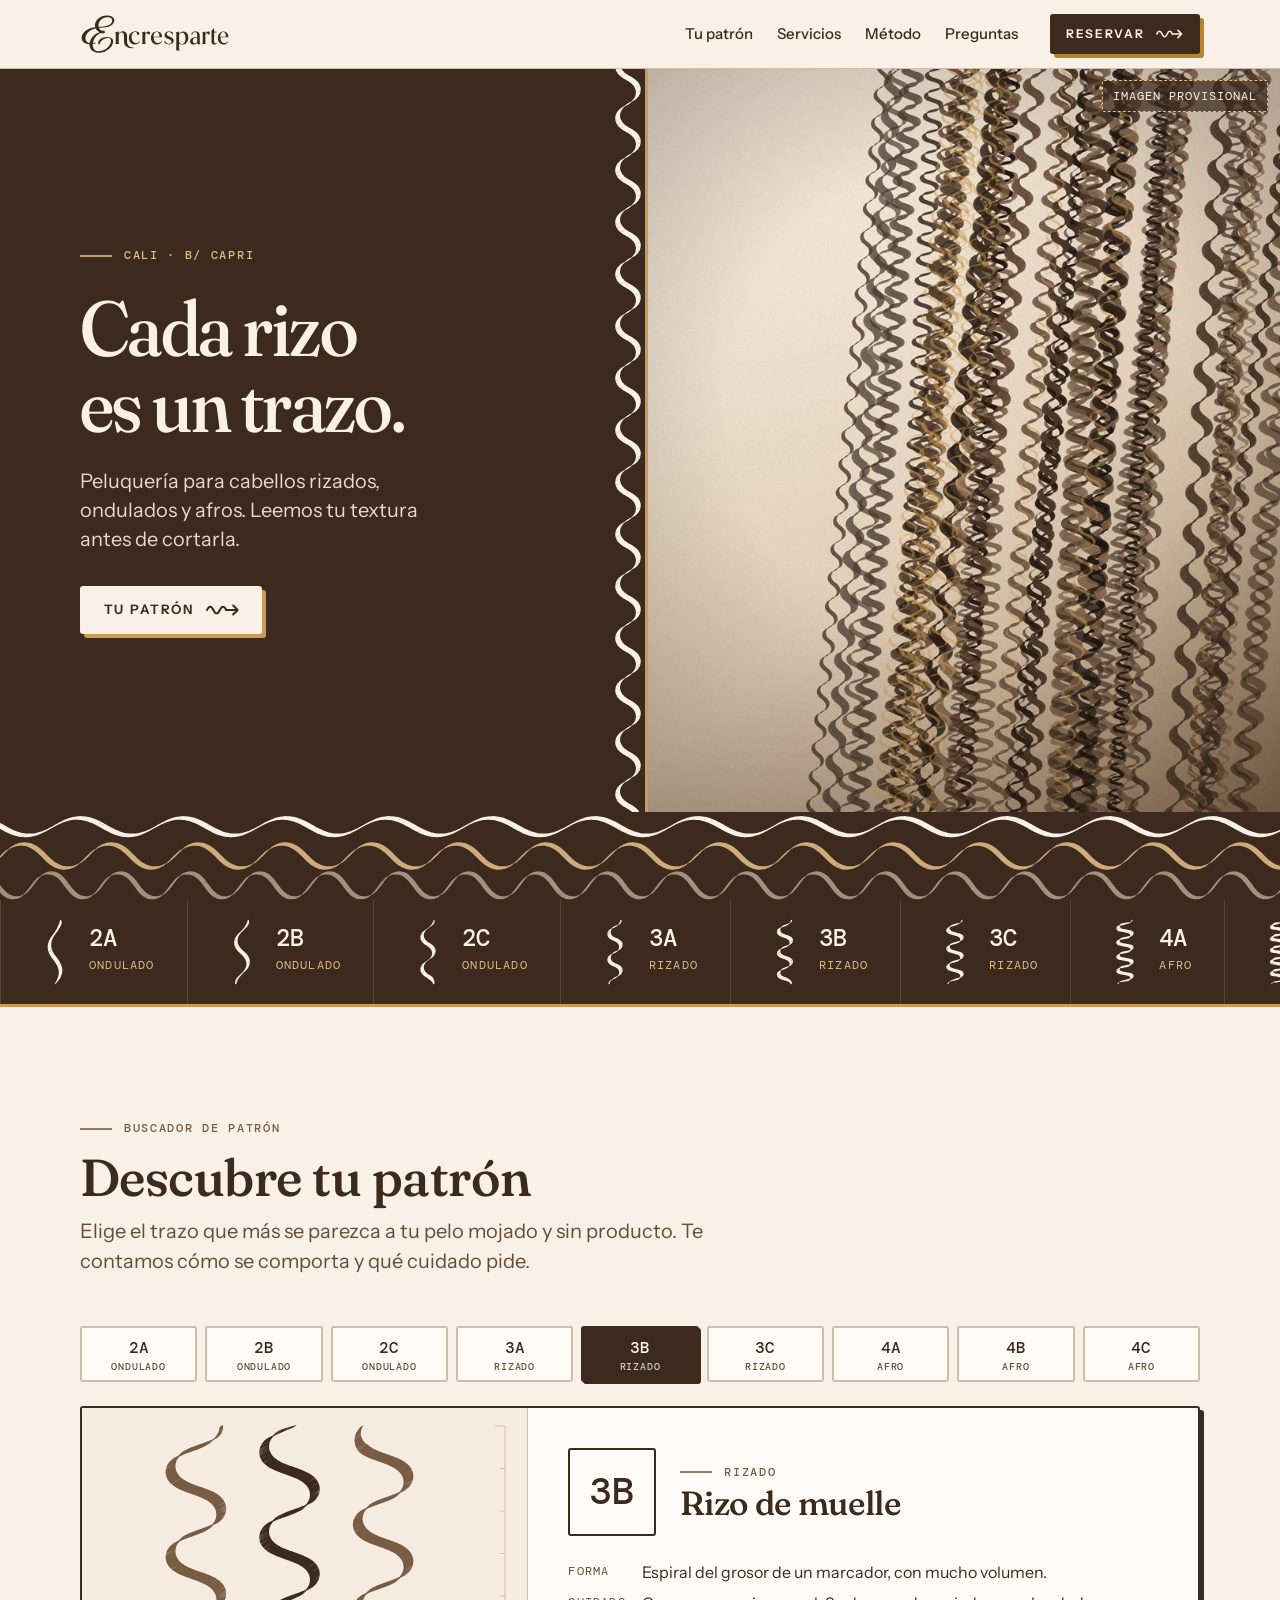
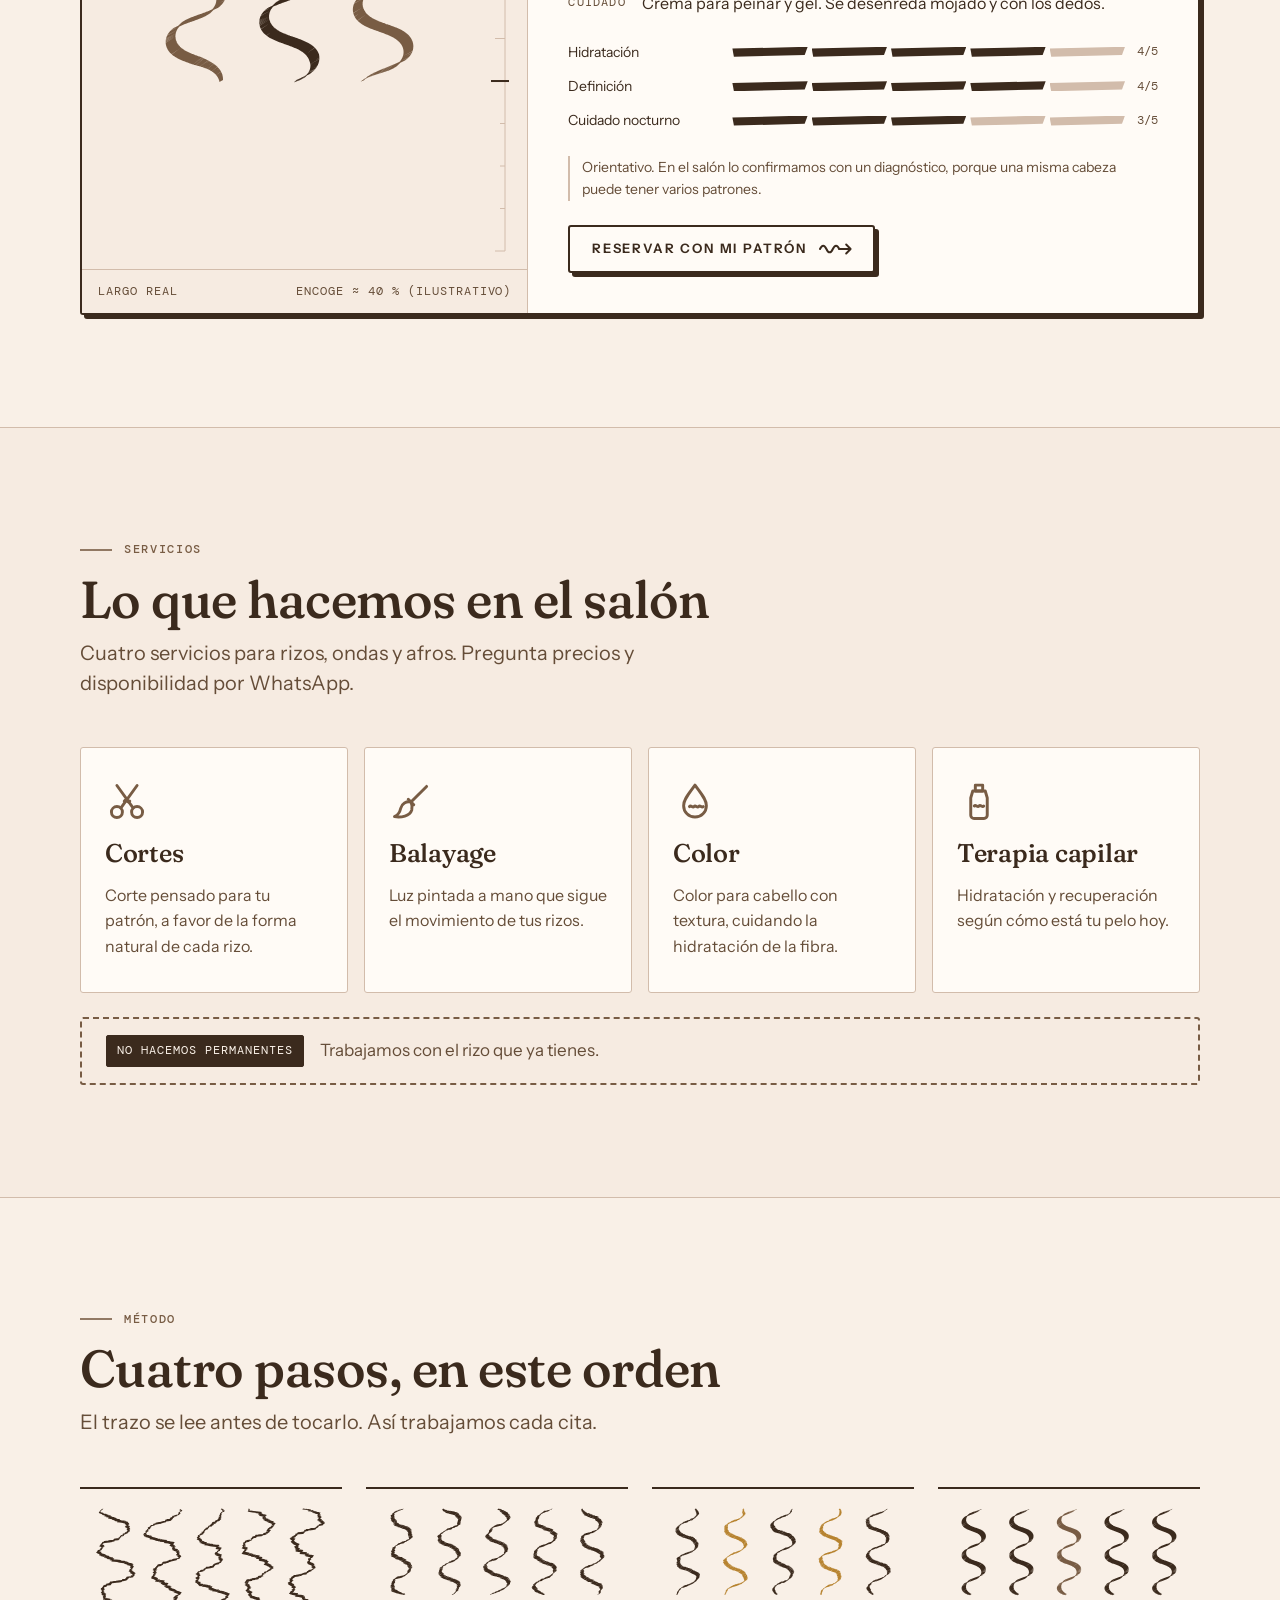
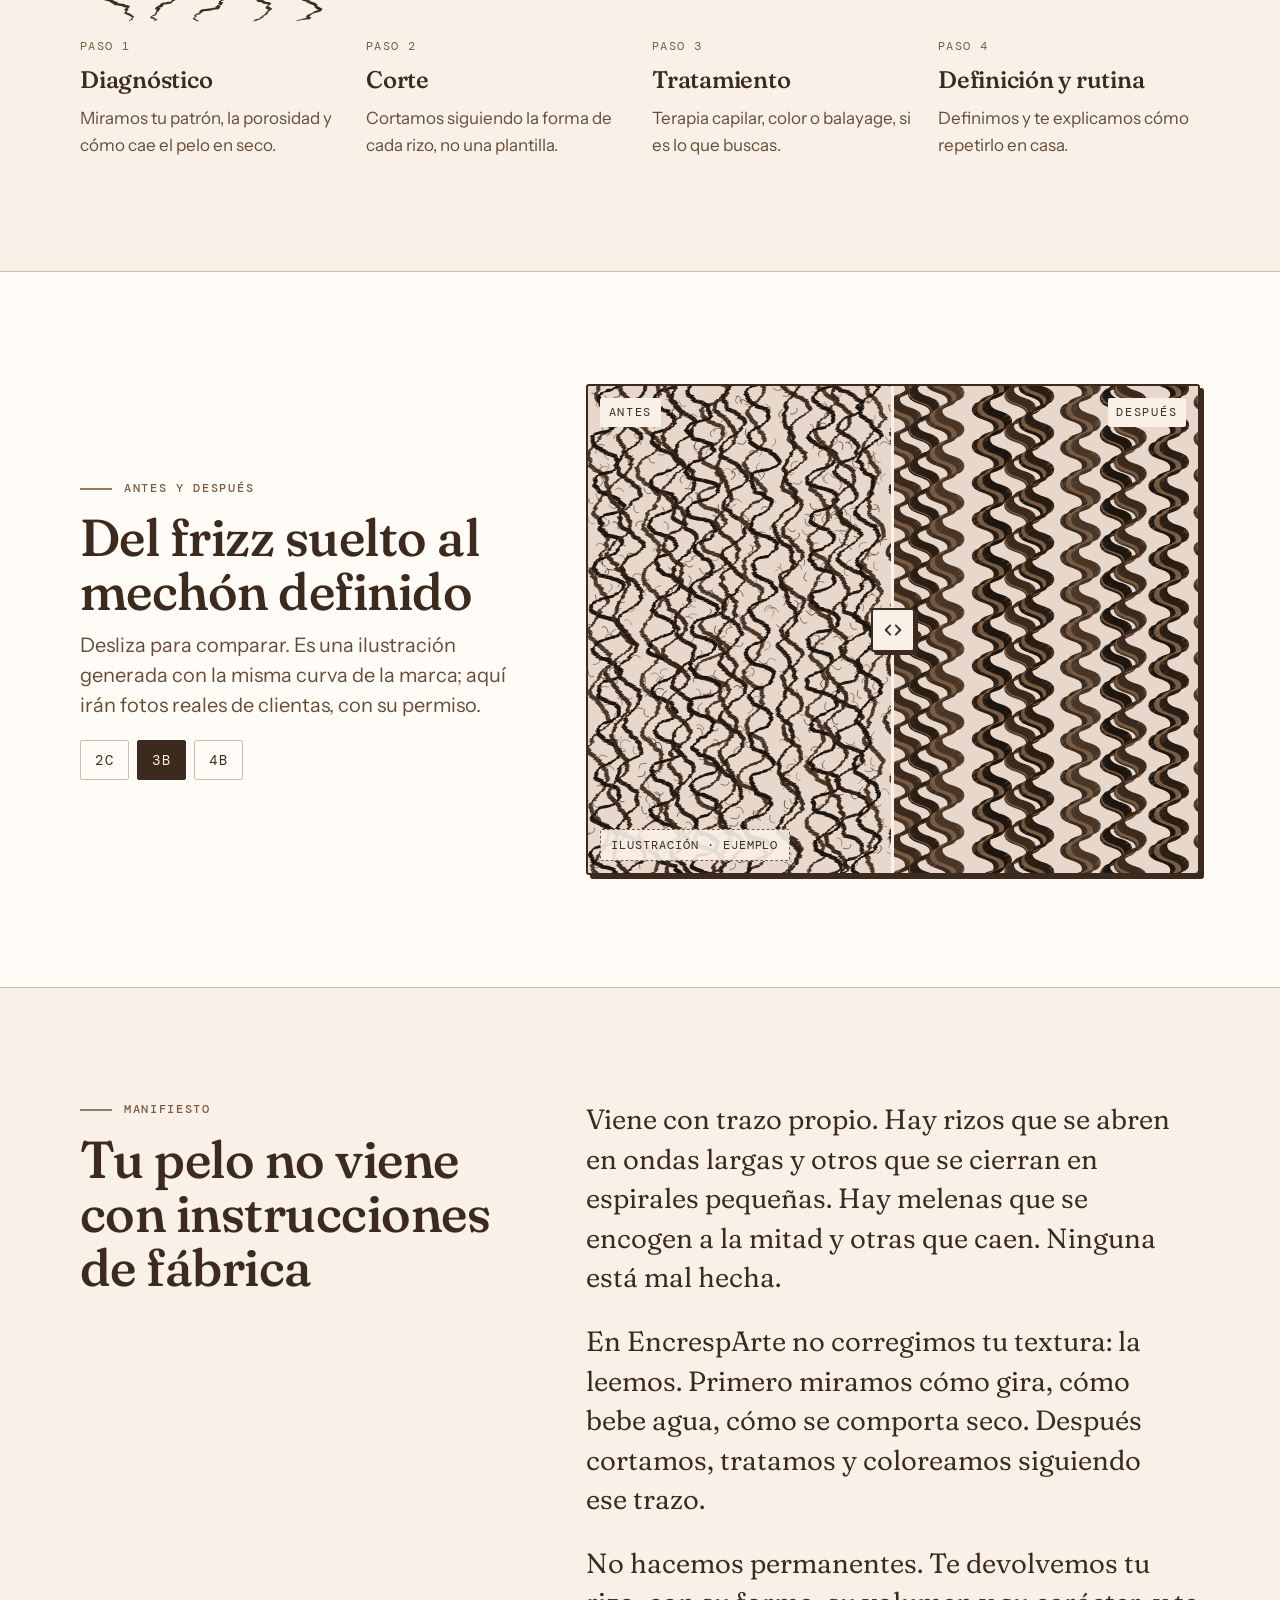
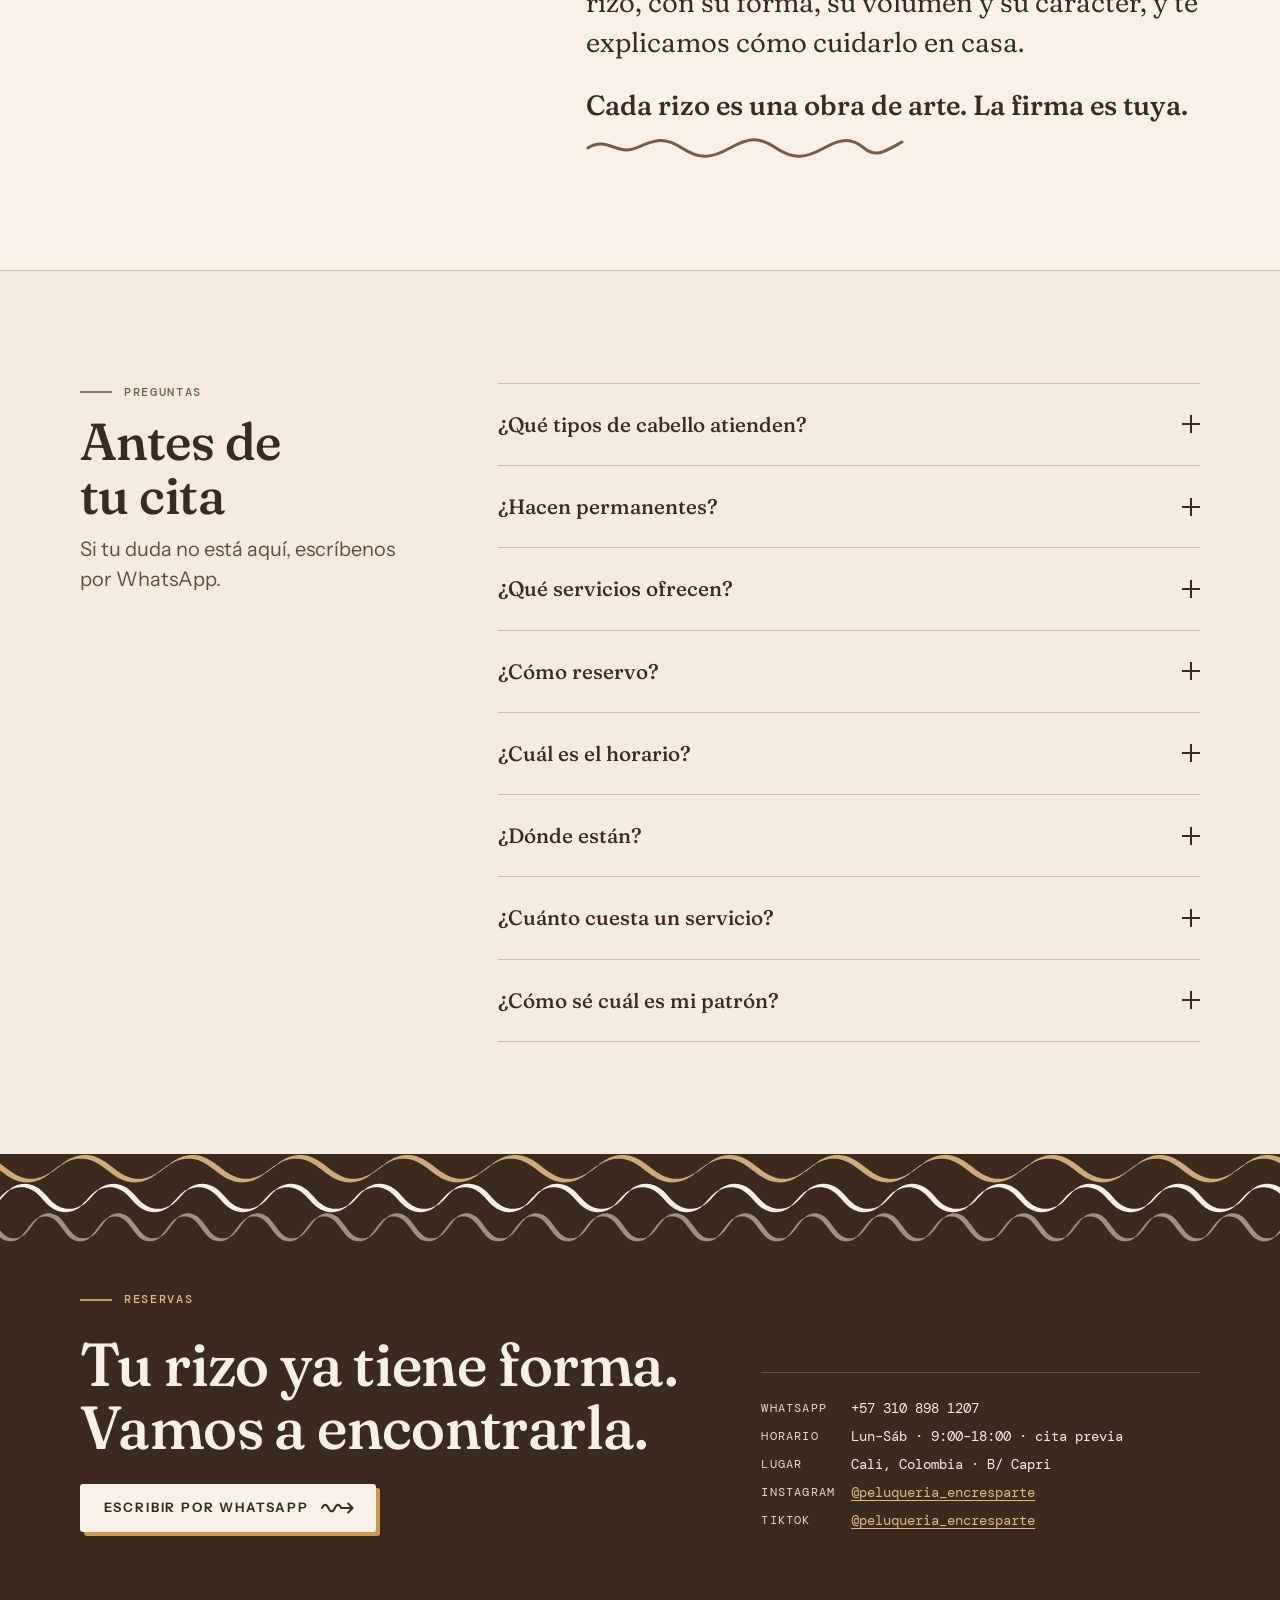
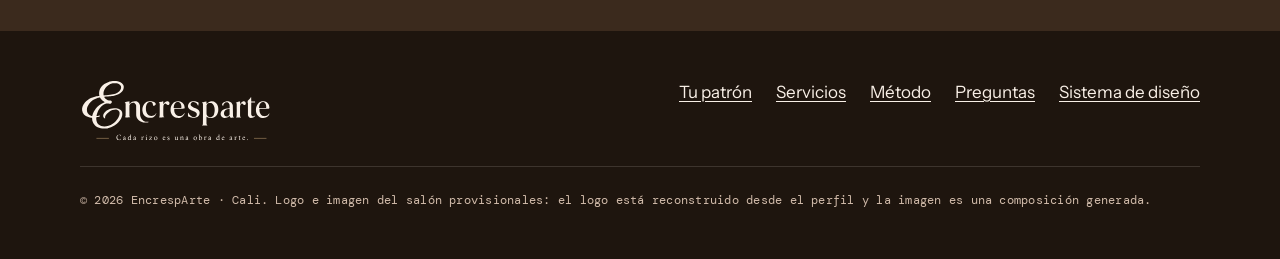
==== commit a25e5ee4: "Fase 5: versión ?v=2 de CSS, JS e imágenes y empaquetador de páginas autocontenidas Co-Authored-By: " ====
--- a/index.html
+++ b/index.html
@@ -9,9 +9,9 @@
 <meta property="og:type" content="website">
 <meta property="og:title" content="EncrespArte · Peluquería de rizos en Cali">
 <meta property="og:description" content="Cada rizo es una obra de arte. Cortes, balayage, color y terapia capilar para cabellos rizados, ondulados y afros.">
-<meta property="og:image" content="https://miguelpdv-lgtm.github.io/amalaya-demo/assets/og.png?v=1">
+<meta property="og:image" content="https://miguelpdv-lgtm.github.io/amalaya-demo/assets/og.png?v=2">
 <meta property="og:url" content="https://miguelpdv-lgtm.github.io/amalaya-demo/">
-<link rel="icon" href="assets/favicon.svg?v=1" type="image/svg+xml">
+<link rel="icon" href="assets/favicon.svg?v=2" type="image/svg+xml">
 <!-- Intro: tapa la página antes del primer pintado. Failsafe CSS a los 3 s. -->
 <script>
 (function () {
@@ -33,11 +33,11 @@
 <link rel="preconnect" href="https://fonts.googleapis.com">
 <link rel="preconnect" href="https://fonts.gstatic.com" crossorigin>
 <link rel="stylesheet" href="https://fonts.googleapis.com/css2?family=DM+Mono:wght@400;500&family=Fraunces:opsz,wght,SOFT,WONK@9..144,100..900,0..100,0..1&family=Instrument+Sans:wght@400..700&display=swap">
-<link rel="stylesheet" href="design-system/tokens.css?v=1">
-<link rel="stylesheet" href="design-system/motion.css?v=1">
-<link rel="stylesheet" href="design-system/components.css?v=1">
-<link rel="stylesheet" href="css/site.css?v=1">
-<link rel="preload" as="image" href="assets/fotos/salon.jpg?v=1" imagesrcset="assets/fotos/salon-800.jpg?v=1 800w, assets/fotos/salon.jpg?v=1 1600w" imagesizes="(min-width: 900px) 50vw, 100vw">
+<link rel="stylesheet" href="design-system/tokens.css?v=2">
+<link rel="stylesheet" href="design-system/motion.css?v=2">
+<link rel="stylesheet" href="design-system/components.css?v=2">
+<link rel="stylesheet" href="css/site.css?v=2">
+<link rel="preload" as="image" href="assets/fotos/salon.jpg?v=2" imagesrcset="assets/fotos/salon-800.jpg?v=2 800w, assets/fotos/salon.jpg?v=2 1600w" imagesizes="(min-width: 900px) 50vw, 100vw">
 </head>
 <body>
 <svg width="0" height="0" style="position:absolute" aria-hidden="true">
@@ -84,7 +84,7 @@
     </div>
     <div class="hero__costura" aria-hidden="true"><canvas data-costura></canvas><span class="hero__acento"></span></div>
     <figure class="hero__foto" data-provisional>
-      <img src="assets/fotos/salon.jpg?v=1" srcset="assets/fotos/salon-800.jpg?v=1 800w, assets/fotos/salon.jpg?v=1 1600w" sizes="(min-width: 900px) 50vw, 100vw" width="1600" height="2000" alt="Imagen provisional del salón EncrespArte: composición de trazos rizados." fetchpriority="high">
+      <img src="assets/fotos/salon.jpg?v=2" srcset="assets/fotos/salon-800.jpg?v=2 800w, assets/fotos/salon.jpg?v=2 1600w" sizes="(min-width: 900px) 50vw, 100vw" width="1600" height="2000" alt="Imagen provisional del salón EncrespArte: composición de trazos rizados." fetchpriority="high">
       <figcaption class="chip chip--provisional hero__provisional">Imagen provisional</figcaption>
     </figure>
     <canvas class="hero__cinta" data-hero-cinta aria-hidden="true"></canvas>
@@ -288,7 +288,7 @@
   </div>
 </footer>
 
-<script src="design-system/trazo.js?v=1"></script>
-<script src="js/site.js?v=1"></script>
+<script src="design-system/trazo.js?v=2"></script>
+<script src="js/site.js?v=2"></script>
 </body>
 </html>
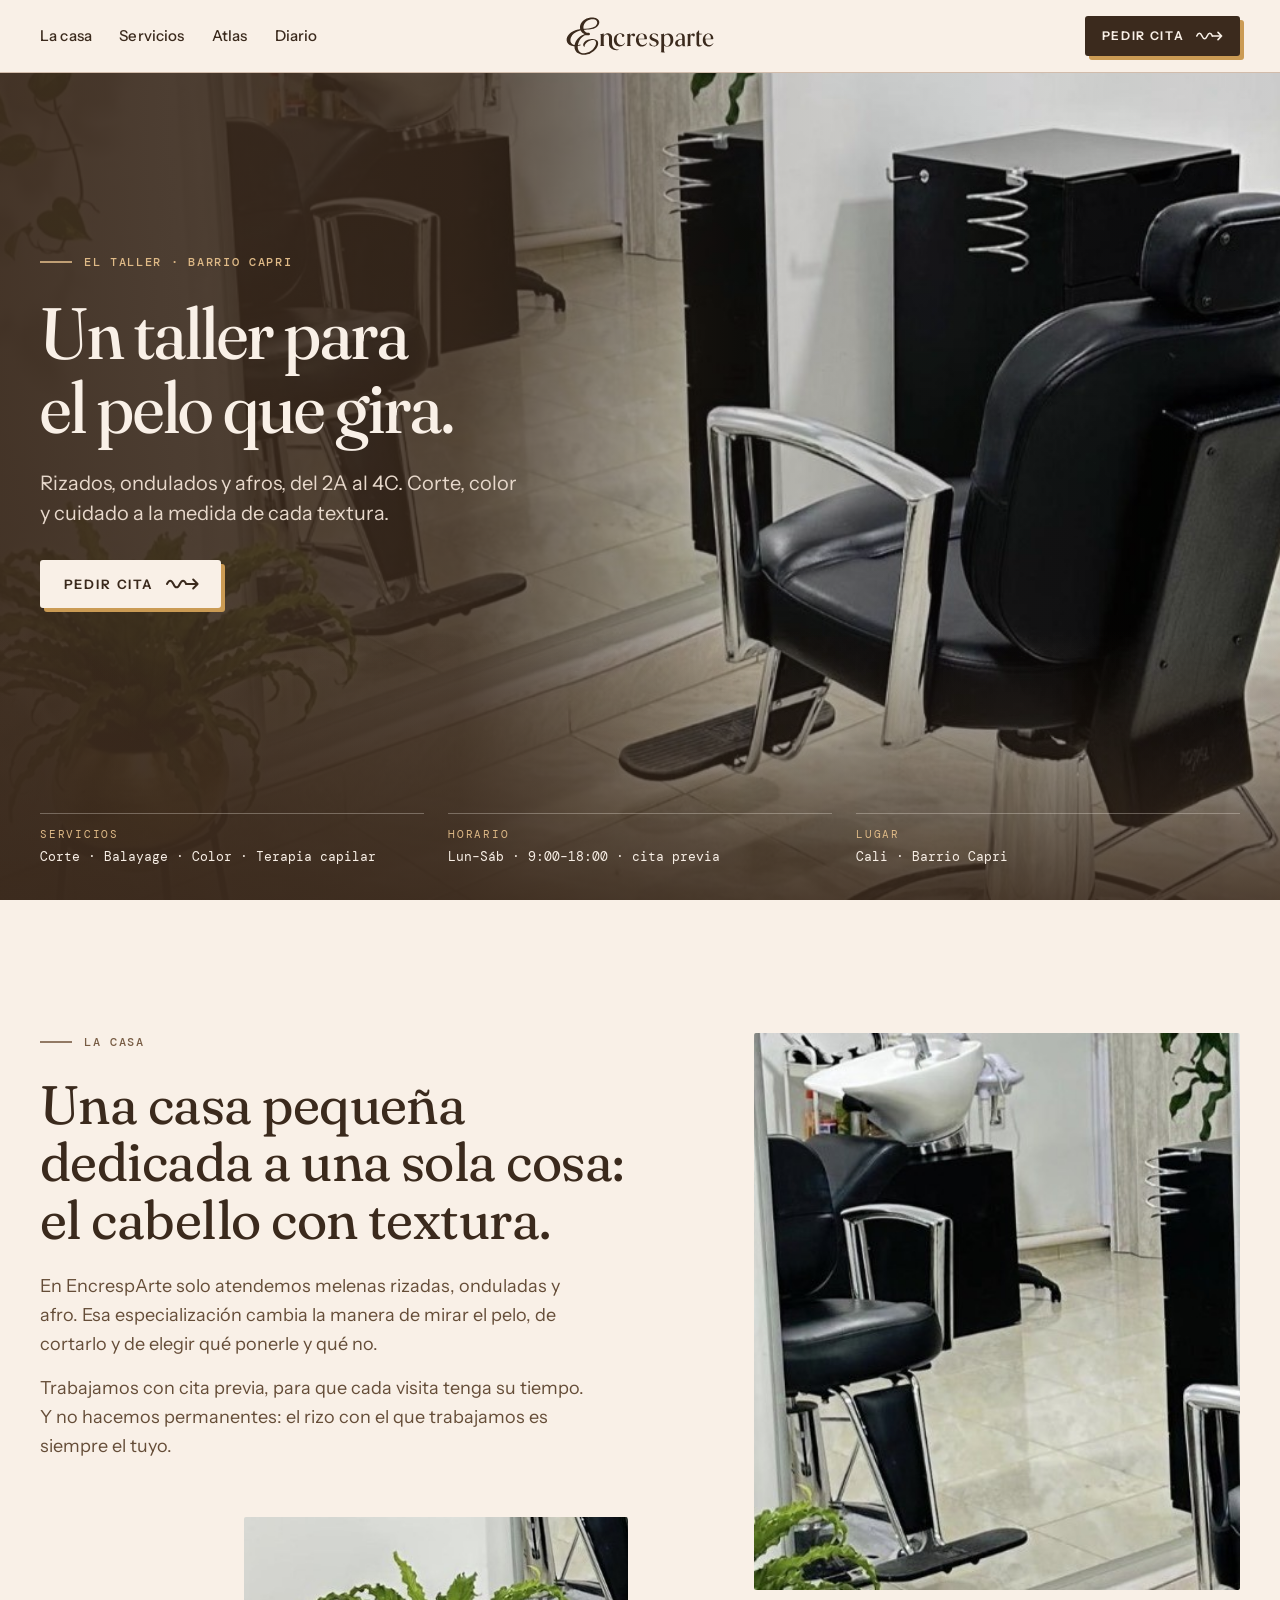
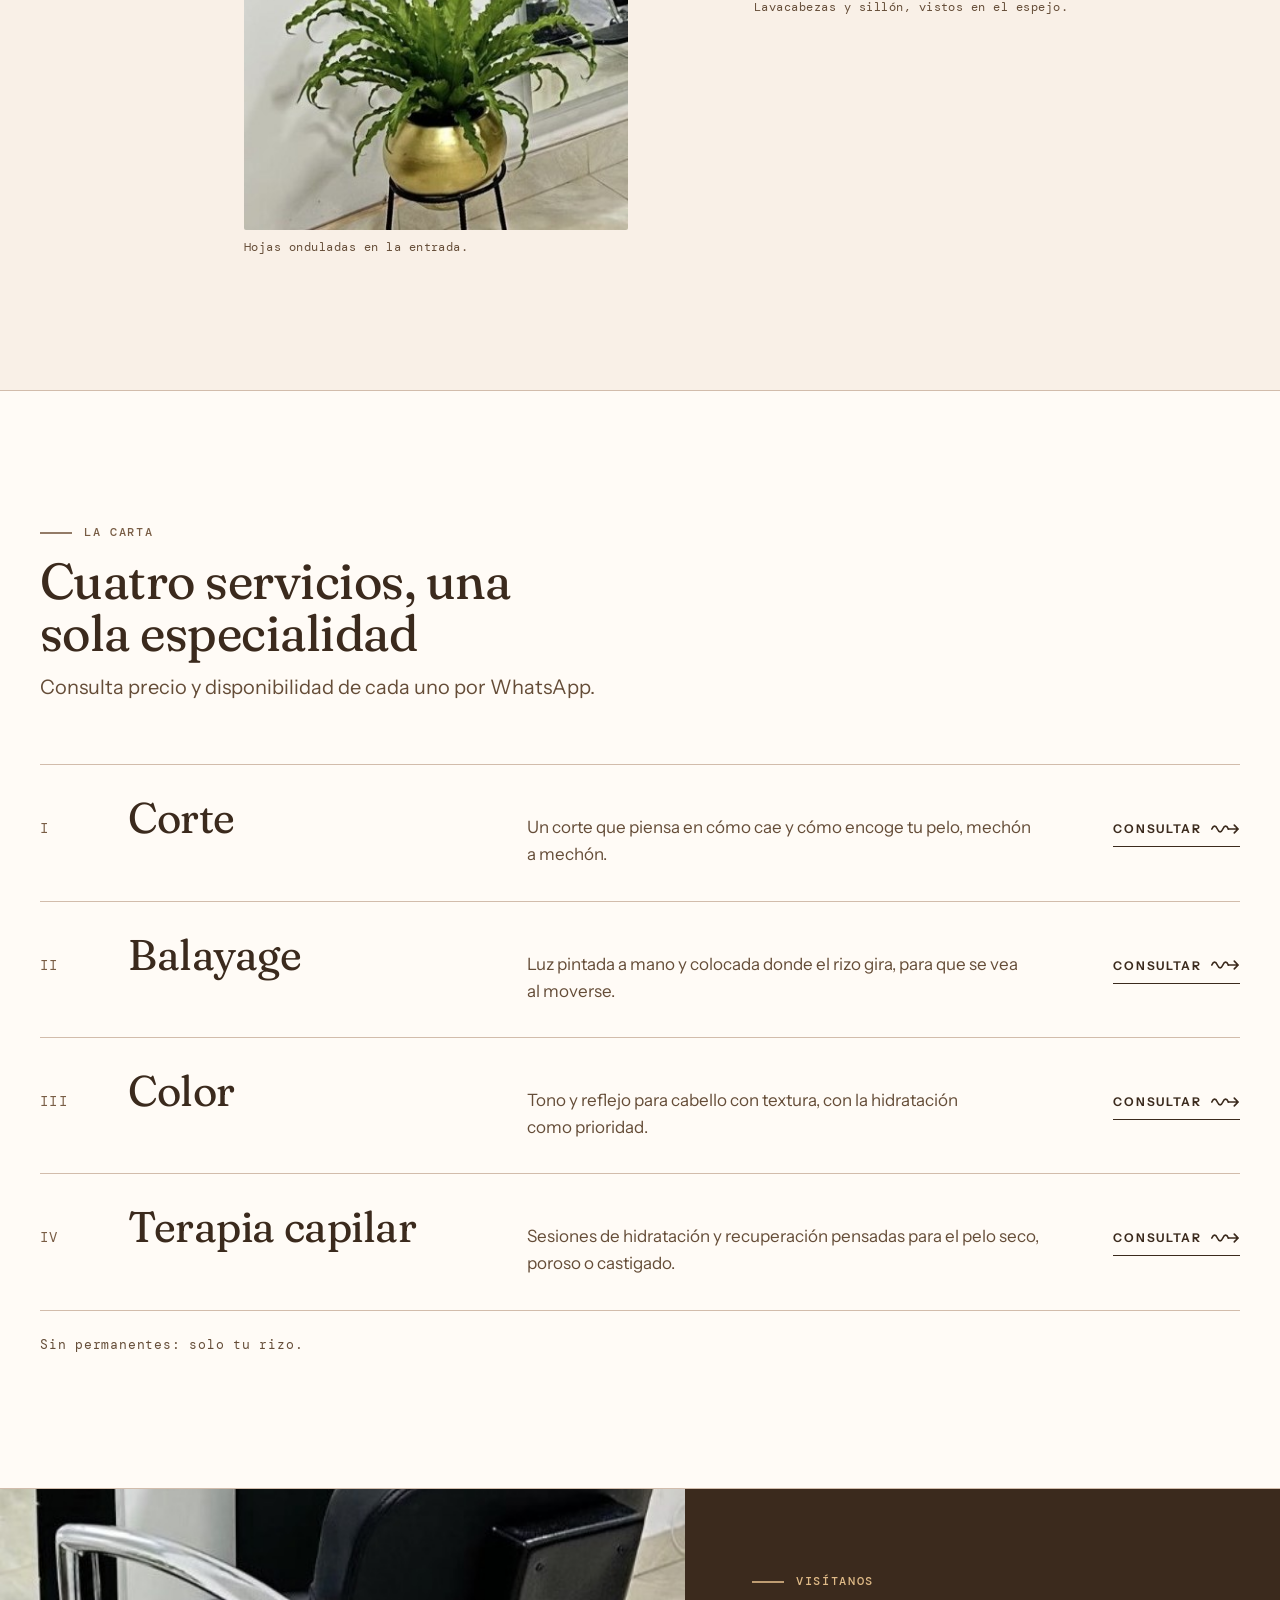
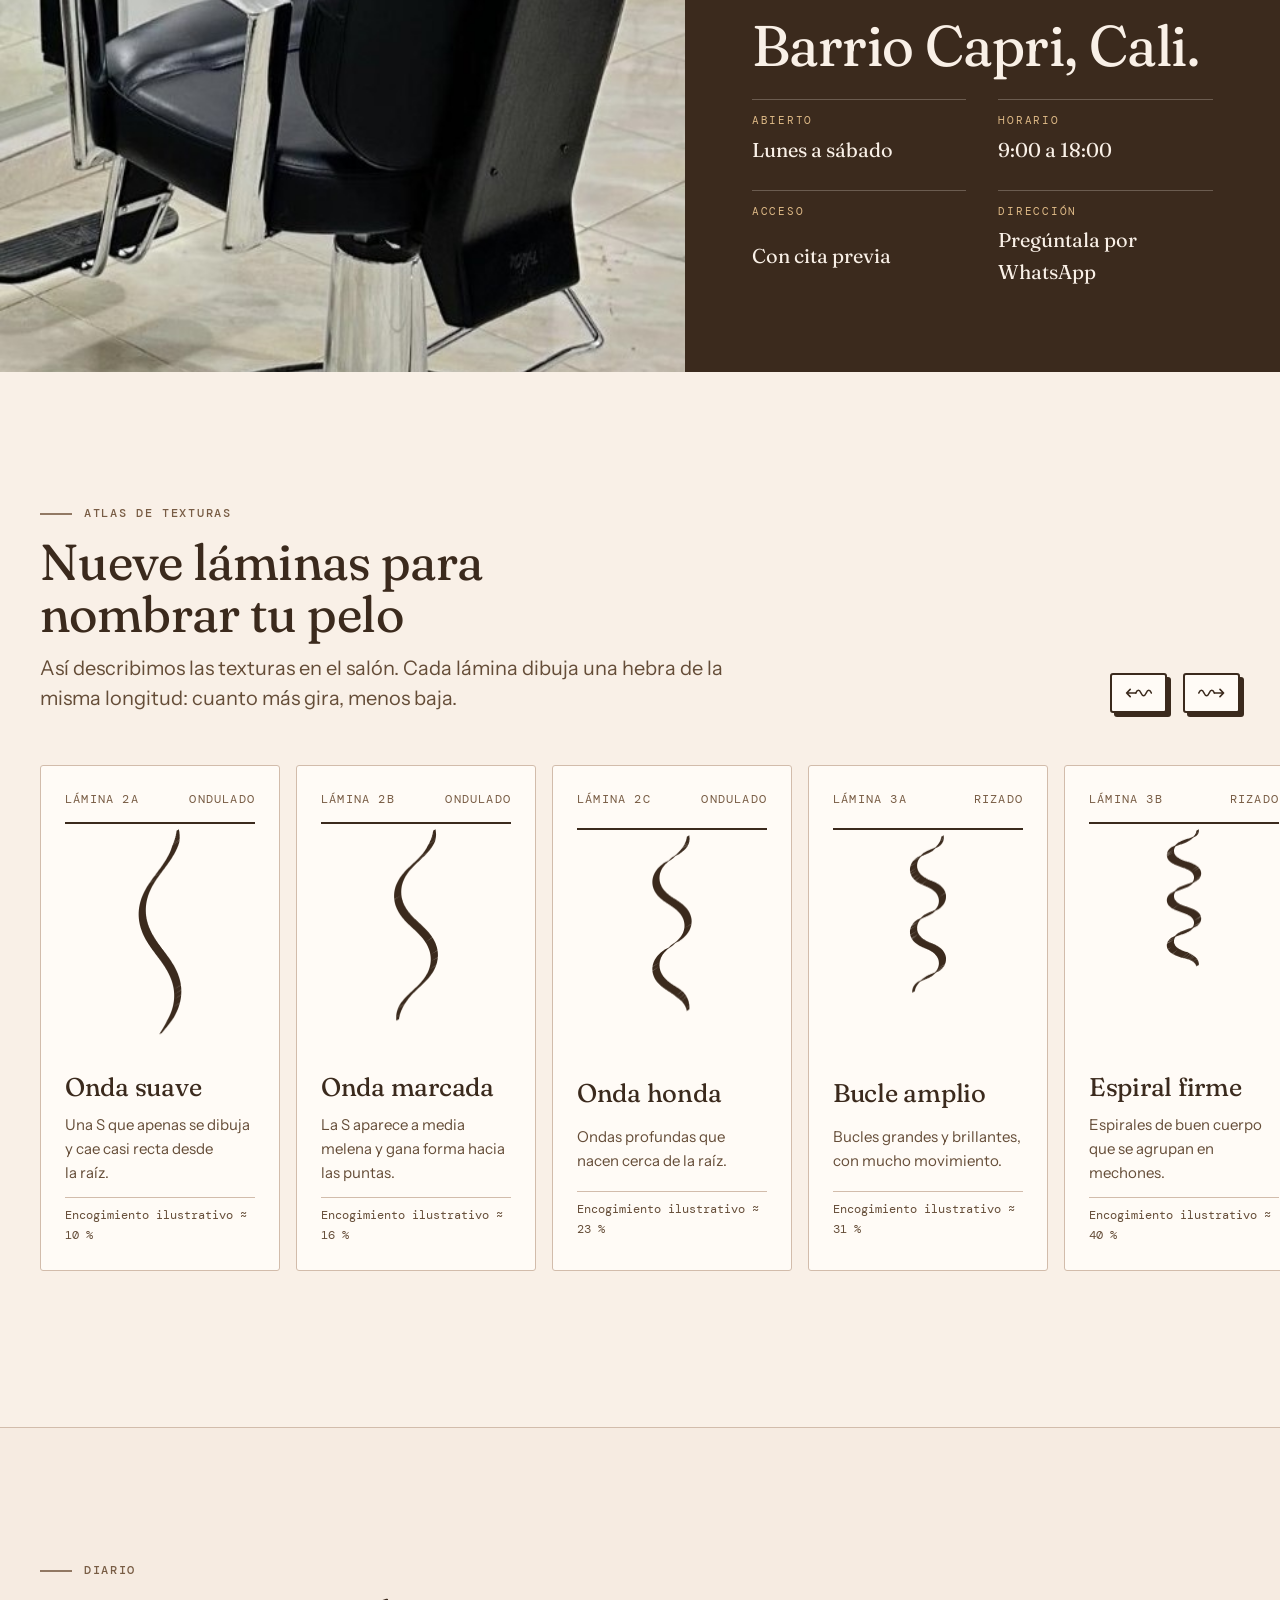
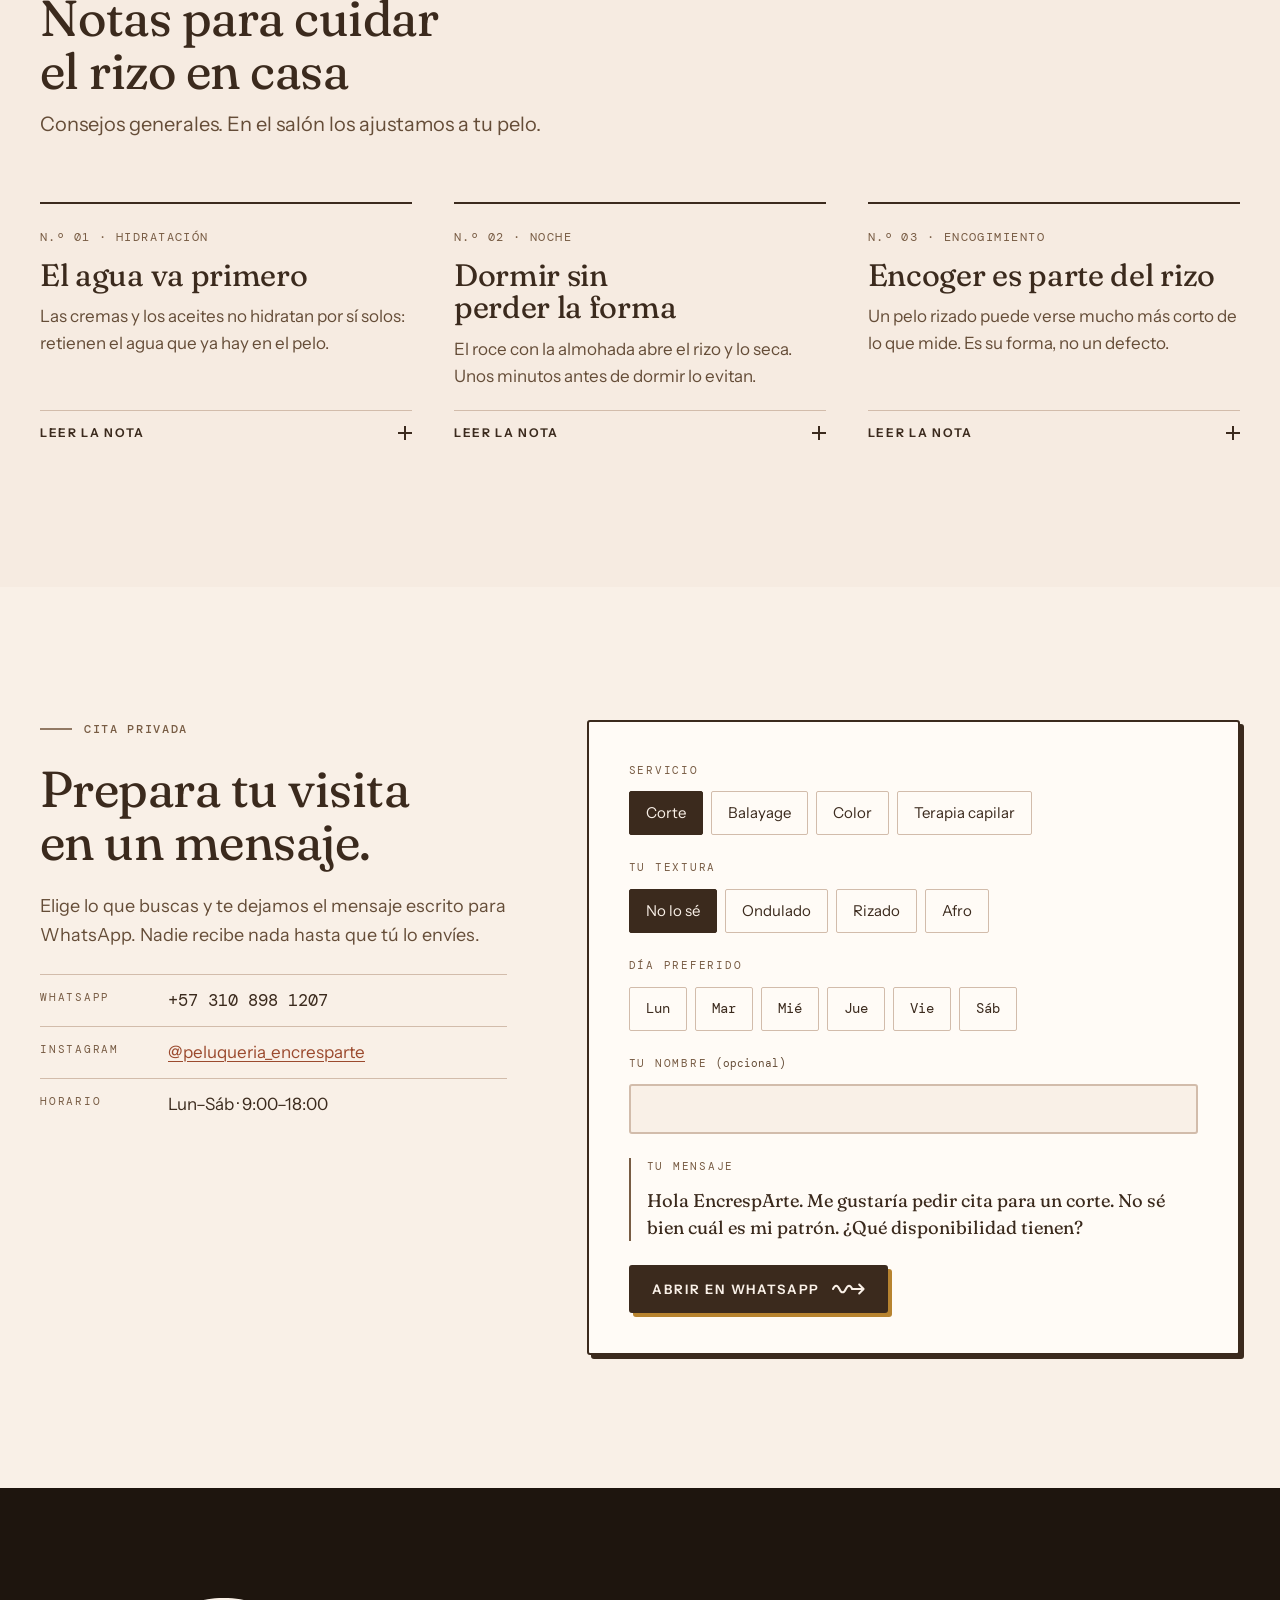
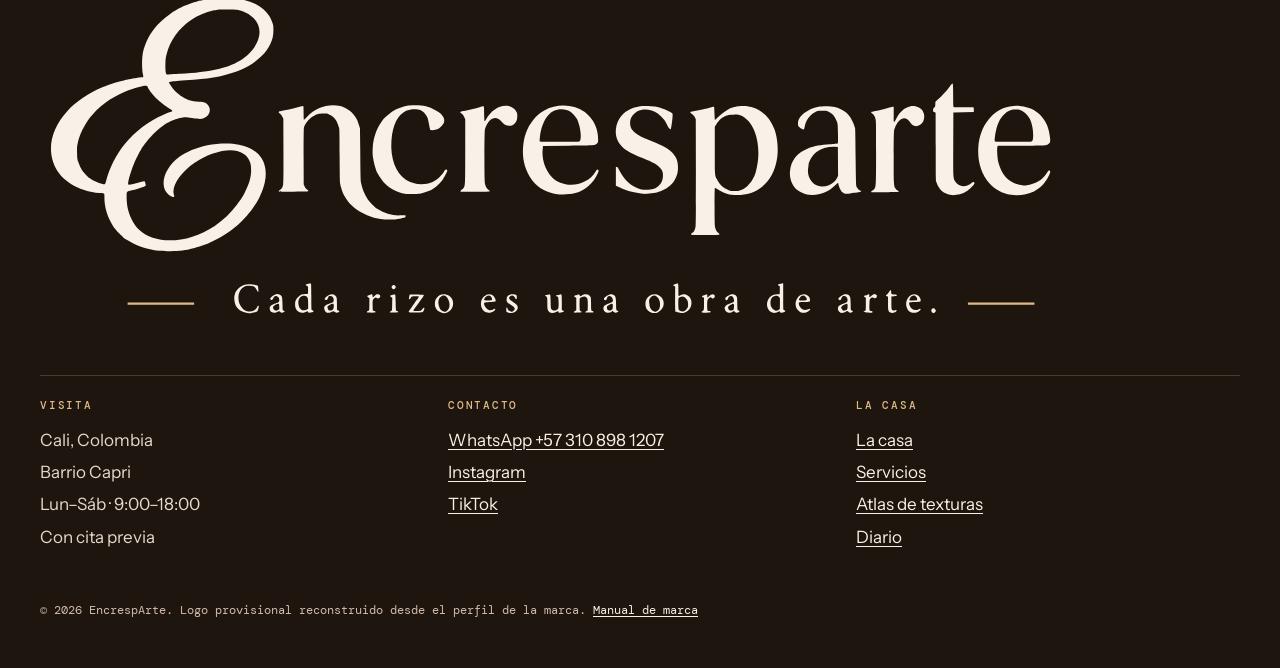
==== commit 3376b72e: "Refactor de la web como casa de lujo: foto real en el hero, 4 variantes de hero y 4 entradas, carta " ====
--- a/index.html
+++ b/index.html
@@ -1,294 +1,299 @@
 <!doctype html>
-<html lang="es">
+<html lang="es" data-hero="atelier">
 <head>
 <meta charset="utf-8">
 <meta name="viewport" content="width=device-width, initial-scale=1, viewport-fit=cover">
-<title>EncrespArte · Peluquería de rizos en Cali</title>
-<meta name="description" content="Peluquería para cabellos rizados, ondulados y afros en Cali (barrio Capri). Cortes, balayage, color y terapia capilar. Reserva por WhatsApp.">
+<title>EncrespArte · Salón de rizos en Cali</title>
+<meta name="description" content="EncrespArte, salón dedicado al cabello rizado, ondulado y afro en el barrio Capri de Cali. Corte, balayage, color y terapia capilar con cita previa.">
 <meta name="theme-color" content="#3B2A1D">
 <meta property="og:type" content="website">
-<meta property="og:title" content="EncrespArte · Peluquería de rizos en Cali">
-<meta property="og:description" content="Cada rizo es una obra de arte. Cortes, balayage, color y terapia capilar para cabellos rizados, ondulados y afros.">
-<meta property="og:image" content="https://miguelpdv-lgtm.github.io/amalaya-demo/assets/og.png?v=2">
+<meta property="og:title" content="EncrespArte · Salón de rizos en Cali">
+<meta property="og:description" content="Un taller para el pelo que gira. Corte, balayage, color y terapia capilar en el barrio Capri.">
+<meta property="og:image" content="https://miguelpdv-lgtm.github.io/amalaya-demo/assets/og.png?v=3">
 <meta property="og:url" content="https://miguelpdv-lgtm.github.io/amalaya-demo/">
-<link rel="icon" href="assets/favicon.svg?v=2" type="image/svg+xml">
-<!-- Intro: tapa la página antes del primer pintado. Failsafe CSS a los 3 s. -->
+<link rel="icon" href="assets/favicon.svg?v=3" type="image/svg+xml">
+<!-- Entrada: se tapa la página antes del primer pintado. Failsafe CSS a los 3 s.
+     Para revisar variantes: ?hero=maison|atelier|firma|riel y ?entrada=telon|tracking|persianas|enfoque|ninguna -->
 <script>
 (function () {
   try {
-    var d = document.documentElement;
+    var d = document.documentElement, q = new URLSearchParams(location.search);
+    var hero = q.get('hero'), entrada = q.get('entrada');
+    if (/^(maison|atelier|firma|riel)$/.test(hero)) d.setAttribute('data-hero', hero);
+    if (/^(telon|tracking|persianas|enfoque)$/.test(entrada)) d.setAttribute('data-entrada', entrada);
     var reducir = window.matchMedia && window.matchMedia('(prefers-reduced-motion: reduce)').matches;
-    var vista = sessionStorage.getItem('encresparte-intro');
-    if (!reducir && !vista) d.classList.add('intro-pendiente');
+    var vista = false;
+    try { vista = !!sessionStorage.getItem('encresparte-entrada'); } catch (e) {}
+    if (!reducir && entrada !== 'ninguna' && (entrada || !vista)) d.classList.add('entrada-pendiente');
   } catch (e) {}
 })();
 </script>
 <style>
-  html.intro-pendiente::after {
+  html.entrada-pendiente::after {
     content: ""; position: fixed; inset: 0; z-index: 9999; background: #3B2A1D; pointer-events: none;
-    animation: intro-failsafe 1ms linear 3s forwards;
+    animation: entrada-failsafe 1ms linear 3s forwards;
   }
-  @keyframes intro-failsafe { to { visibility: hidden; opacity: 0; } }
+  @keyframes entrada-failsafe { to { visibility: hidden; opacity: 0; } }
 </style>
 <link rel="preconnect" href="https://fonts.googleapis.com">
 <link rel="preconnect" href="https://fonts.gstatic.com" crossorigin>
 <link rel="stylesheet" href="https://fonts.googleapis.com/css2?family=DM+Mono:wght@400;500&family=Fraunces:opsz,wght,SOFT,WONK@9..144,100..900,0..100,0..1&family=Instrument+Sans:wght@400..700&display=swap">
-<link rel="stylesheet" href="design-system/tokens.css?v=2">
-<link rel="stylesheet" href="design-system/motion.css?v=2">
-<link rel="stylesheet" href="design-system/components.css?v=2">
-<link rel="stylesheet" href="css/site.css?v=2">
-<link rel="preload" as="image" href="assets/fotos/salon.jpg?v=2" imagesrcset="assets/fotos/salon-800.jpg?v=2 800w, assets/fotos/salon.jpg?v=2 1600w" imagesizes="(min-width: 900px) 50vw, 100vw">
+<link rel="stylesheet" href="design-system/tokens.css?v=3">
+<link rel="stylesheet" href="design-system/motion.css?v=3">
+<link rel="stylesheet" href="design-system/components.css?v=3">
+<link rel="stylesheet" href="css/web.css?v=3">
+<link rel="preload" as="image" href="assets/fotos/salon-real.jpg?v=3" imagesrcset="assets/fotos/salon-real-900.jpg?v=3 886w, assets/fotos/salon-real.jpg?v=3 1182w" imagesizes="100vw">
 </head>
 <body>
 <svg width="0" height="0" style="position:absolute" aria-hidden="true">
   <defs>
-    <symbol id="i-corte" viewBox="0 0 24 24"><circle cx="6.5" cy="17.5" r="3"/><circle cx="17.5" cy="17.5" r="3"/><path class="grueso" d="M8.6 15.3 17.5 3"/><path d="M15.4 15.3 6.5 3"/><path d="M10.5 11.5c.5-.6 1-.6 1.5 0s1 .6 1.5 0"/></symbol>
-    <symbol id="i-balayage" viewBox="0 0 24 24"><path class="grueso" d="M20.5 3.5 12 12"/><path d="M10.5 10.5 13.5 13.5"/><path d="M12 12c-2.6-.6-5 .8-5.6 3.4-.4 1.8-1.6 3.8-3.4 4.6 3.6.6 8.4-.3 9.4-3.6.3-1.2.2-3-.4-4.4z"/></symbol>
-    <symbol id="i-color" viewBox="0 0 24 24"><path d="M12 2.8c3.1 4.4 6.2 7.6 6.2 11.2a6.2 6.2 0 0 1-12.4 0c0-3.6 3.1-6.8 6.2-11.2z"/><path class="grueso" d="M9 14.5c.9-1 1.6 1 2.5 0s1.6 1 2.5 0 1.6 1 2.5 0"/></symbol>
-    <symbol id="i-terapia" viewBox="0 0 24 24"><path d="M10 2.8h4v3.2h-4z"/><path d="M8.6 6h6.8l1.1 3.8v9.4a1.8 1.8 0 0 1-1.8 1.8H9.3a1.8 1.8 0 0 1-1.8-1.8V9.8z"/><path class="grueso" d="M9.4 14.2c.9-1 1.7 1 2.6 0s1.7 1 2.6 0"/></symbol>
-    <symbol id="i-cita" viewBox="0 0 24 24"><rect x="3.5" y="5" width="17" height="15.5" rx="1.5"/><path d="M3.5 9.8h17M8 3v4M16 3v4"/><path class="grueso" d="M7.5 15c1.1-1.3 2.2 1.3 3.3 0s2.2 1.3 3.3 0 2.2 1.3 3.3 0"/></symbol>
-    <symbol id="i-lugar" viewBox="0 0 24 24"><path d="M12 21.2s-6.4-6.4-6.4-11.3a6.4 6.4 0 0 1 12.8 0c0 4.9-6.4 11.3-6.4 11.3z"/><path class="grueso" d="M9.6 9.9c.8-.9 1.6.9 2.4 0s1.6.9 2.4 0"/></symbol>
-    <symbol id="i-mensaje" viewBox="0 0 24 24"><path d="M3.5 4.5h17v11.6H9.2l-5.7 4.2z"/><path class="grueso" d="M7.5 10.3c1.1-1.3 2.2 1.3 3.3 0s2.2 1.3 3.3 0 2.2 1.3 3.3 0"/></symbol>
     <symbol id="flecha" viewBox="0 0 34 16"><path class="rizo" d="M1 8c2-4.5 4.5-4.5 6.5 0s4.5 4.5 6.5 0 4.5-4.5 6.5 0"/><path d="M20.5 8H32M27.5 3.5 32 8l-4.5 4.5"/></symbol>
+    <symbol id="flecha-izq" viewBox="0 0 34 16"><path d="M13.5 8H2M6.5 3.5 2 8l4.5 4.5"/><path class="rizo" d="M13.5 8c2-4.5 4.5-4.5 6.5 0s4.5 4.5 6.5 0 4.5-4.5 6.5 0"/></symbol>
   </defs>
 </svg>
 
 <a class="saltar" href="#contenido">Saltar al contenido</a>
 
-<header class="barra-nav" data-nav>
-  <div class="envoltura barra-nav__fila">
-    <a class="barra-nav__logo" href="#inicio" aria-label="EncrespArte, inicio"><!-- logo:inicio --><svg class="logo" viewBox="50 362 970 262" role="img" aria-label="EncrespArte" data-provisional="true" focusable="false"><g class="logo-palabra"><path class="logo-e" d="M162.5 611.9C151.4 610.7 140.6 606.9 132.2 601.5C129.2 599.5 129.5 599.7 125.1 595.4C121.1 591.5 119.1 588.7 116.4 583.4C112.8 576.5 111 568.9 111 561.4C111 557.1 111.5 557.5 106.2 557.2C101.8 556.9 96.8 555.9 91.8 554.3C73.5 548.3 62.3 535.8 60.6 519.3C59.2 505.8 64.5 492 76 479.4C83.3 471.3 97.2 461.9 108.5 457.3C110 456.8 111.9 456 112.8 455.6C117.8 453.5 124.1 451.6 129.5 450.5C131 450.2 133.1 449.7 134.3 449.5C139.1 448.5 145.6 447.5 146.7 447.6C147.7 447.7 148.1 446.8 147.7 445.6C146.4 441.4 146.3 429 147.6 423.5C149.3 416 153.4 407.4 158 401.7C162.3 396.2 167.5 391.4 173 387.7C180.5 382.6 186.2 379.8 195.2 376.8C200.2 375.2 200.4 375.1 203.7 374.5C205.2 374.2 207.5 373.8 208.8 373.5C217.4 371.9 231.1 371.9 239.7 373.7C246.4 375 250.7 376.4 254.2 378.2C259.8 381.1 264.1 384.9 267.2 389.4C268.1 390.7 269.2 393.1 269.9 395.1C271.1 398.3 271.1 398.7 271.1 402.8C271.1 408.1 270.4 411.3 268.2 415.9C266.1 420.3 263.7 423.7 259.9 427.4C250.8 436.5 239.2 442.2 221.8 446.2C216.4 447.4 206.4 448.9 200.3 449.3C173.3 451.4 172.3 451.5 172.3 452.4C172.3 452.7 172.6 453.4 172.9 453.9C173.3 454.4 174.1 455.7 174.8 456.7C177.6 460.9 183.8 466.1 188.6 468C190 468.6 191.5 469.2 191.8 469.3C193.4 470.1 197.1 470.7 200.2 470.7C206.1 470.7 209.2 472.3 210.5 476.3C211.9 480.5 209.1 485.1 204.5 486.5C202.3 487.2 200.7 487.1 194 486.1C188.7 485.3 187.9 485.3 185.3 485.7C183.8 485.9 181.5 486.3 180.3 486.7C178.2 487.2 173.8 488.9 173.2 489.3C173 489.5 171.9 490.1 170.8 490.6C165.5 493.5 158.4 499.7 153.2 505.8C150.1 509.5 146 515 146 515.5C146 515.7 145.8 516 145.5 516.3C144.7 517.3 140.4 525.8 138.9 529.6C135.7 537.3 132.7 548.2 133.6 549.1C134.1 549.6 139.5 548.6 143.8 547.3C145.7 546.7 147.6 546.2 148.2 546.1C149.3 545.9 149.3 546 149.8 547.8C150.1 548.8 150.3 549.8 150.1 550C149.6 550.9 144.3 552.8 137 554.6C132.2 555.9 132.4 555.7 132.1 558.3C131.9 560.9 132.2 566.5 132.8 570.2C134.3 578.5 138.6 587.1 143.9 592C159.5 606.7 190.7 605 215.5 588.3C223.5 582.9 231 575.8 236.5 568.3C241 562.4 241.9 561 244.4 555.8C248.3 548.1 250 542 250 535.6C250 531 249.6 529 248 525.8C246 521.7 242.4 519 236.7 517.4C226.8 514.7 210 519.3 196.5 528.4C183 537.6 174.4 550.7 176.8 558.6C177.1 559.6 177.2 560.5 177.1 560.7C176.5 561.7 172.6 559.8 170.5 557.4C168.3 554.9 167.4 552.6 167.1 548.9C166.5 540.5 172.3 530.2 181.8 523.1C184.8 520.9 184.5 521.1 190.4 518.1C199.1 513.8 209 511.3 222 510.3C231.6 509.6 242 511.3 248.8 514.7C252.5 516.6 254.1 517.8 256.9 520.5C263.1 526.7 265.3 536.5 262.9 547.1C261.2 554.5 257.7 562.6 253.8 568.2C252.9 569.5 251.7 571.2 251.2 572C247.5 577.2 241.3 584 236.2 588.4C229.2 594.4 219.8 600.2 209.2 605C206.9 606 198.2 608.8 195.3 609.5C194 609.8 192.3 610.2 191.6 610.4C185.4 612 170.3 612.8 162.5 611.9ZM112.4 546.5C116.1 532.7 121.6 521.8 130.3 510.8C140 498.7 152.9 488.9 167 482.9C170.5 481.4 173.7 480.2 174.8 479.9C175.9 479.5 175.3 478.7 172.4 477C165.8 473.1 159.9 468.1 156 463C153.9 460.3 152.2 457.5 151.9 456.4C151.6 455.5 150.1 455.2 148.4 455.6C147.7 455.8 146.1 456.2 144.8 456.5C143.5 456.8 142.1 457.2 141.7 457.3C141.2 457.5 139.7 458 138.3 458.4C126.5 461.9 113.6 469.2 105.3 477.1C102 480.2 97 485.9 95.5 488.2C89.8 497 87.2 502.7 85.6 510.4C85 513.3 85 514.6 85.1 519.2C85.2 523.7 85.4 525 86.1 527.4C87.1 530.6 88.9 534.5 90.3 536.3C91.5 537.9 96.4 543 96.7 543C96.9 543 97.5 543.4 98.1 543.8C100.8 545.8 109.4 549.1 111.3 548.9C111.6 548.9 112 548 112.4 546.5ZM183 444.2C211.3 442.4 226.5 439.1 238.9 432C242.7 429.8 245.6 427.5 248.8 424.2C253.3 419.6 256 414.7 257.4 409.1C260.2 397.3 251.9 387 236.8 383.6C235.5 383.3 232.3 383.2 226.8 383.2C219.2 383.2 218.6 383.2 214.8 384.1C206.2 386.2 199.6 388.9 193.1 393.3C181.4 401.2 173.4 412.4 169.9 425.6C169.1 428.8 168.9 430.4 168.8 434.5C168.6 439.5 169 443.7 169.7 444.6C170 444.9 170.8 444.9 172.3 444.8C173.5 444.7 178.3 444.4 183 444.2Z"/><g class="logo-letras"><path d="M370 581.4C364.8 580.3 361.2 579 356.5 576.6C347.6 572.1 342.3 567 337.7 558.7C336.4 556.3 334.7 550.9 334.2 547.7C334 546.9 333.9 535.2 333.8 521.7C333.8 500.2 333.7 496.9 333.2 495.2C331.4 488.6 329 485.2 324.5 483C322.3 481.9 322 481.8 318.3 481.8C313.8 481.8 311.7 482.5 307.9 484.9C304.5 487.1 300.9 491.8 300 495.1C299.8 495.9 299.7 505.4 299.7 522.8L299.8 549.2L300.7 551.1C301.3 552.4 302 553.3 303 553.9C303.7 554.4 304.3 555.1 304.2 555.3C304.2 555.8 302.3 555.8 290.2 555.9C276.8 556 276.3 555.9 276.3 555.3C276.3 555 276.8 554.4 277.5 554C279 553 279.9 551.6 280.3 549C280.6 547.5 280.7 537.8 280.6 516.8L280.5 486.8L279.6 485C279.1 483.9 278.1 482.6 277.3 481.9C276.1 480.9 275.9 480.6 276.3 480.2C276.5 480 277.4 479.6 278.3 479.5C282.5 478.9 289.1 477.4 293.3 476.2C294.2 475.9 295.7 475.5 296.8 475.2C297.8 474.9 298.9 474.7 299.2 474.8C299.6 474.9 299.7 476 299.7 481.3C299.7 485.8 299.8 487.7 300 487.7C300.2 487.7 301.4 486.6 302.6 485.3C310.8 476.4 323.2 472.3 334.2 474.8C339.4 476 345.1 479.8 348.1 484.1C350.1 486.9 350.8 488.3 352 492.4L353.1 495.8L353.4 520.5C353.5 535.9 353.7 545.9 354 547C355 552.6 357.4 558.5 360.4 563C362.3 565.9 367 570.6 369.8 572.4C376.7 576.8 384.7 578.9 392.2 578.3C394.2 578.2 395.9 578.1 396.1 578.2C396.2 578.3 396.3 578.7 396.3 579.2C396.3 580.2 395.8 580.5 392 581.2C387.4 582.1 385.1 582.3 379.7 582.3C375.3 582.3 373.8 582.1 370 581.4Z"/><path d="M397.2 558.1C388.6 556.8 379.9 552.2 374.9 546.2C373.1 544.1 370.5 540.1 369.6 538.3C367.9 534.8 366.1 528.1 365.3 522.5C364.9 519.4 365.1 512.1 365.8 508.5C367.3 501.1 369.3 496.1 373.2 490.2C375.4 486.9 375.5 486.7 378.7 484C383.7 479.6 386.9 477.7 392.6 475.9C396.9 474.5 398.3 474.2 403.9 474.1C412.3 473.9 417.9 475.1 424.6 478.7C427.6 480.3 429.1 481.4 430.5 483C433 485.8 433.6 488.3 432.4 491.1C431.7 492.5 429 495.4 427.3 496.3C425.1 497.6 420.4 498.1 419.7 497.2C419.4 496.9 418.9 494.6 418.5 492.1C417.6 486.7 417.3 485.7 415.7 483.4C414.3 481.3 412.3 479.5 410.3 478.6C407.1 477.2 400.3 477.5 396.8 479.2C388.6 483.3 384 492.8 382.9 507.5C381.7 524.4 387 538.6 396.9 544.9C403.9 549.4 414.1 550.1 421.9 546.7C426.2 544.8 431 540.3 433.3 535.9C434 534.7 435.2 534.5 435.8 535.4C436.3 536.2 432.9 542.8 430.5 545.8C425.4 552.1 421 554.9 412.5 557.2C410 557.9 408.6 558.1 403.8 558.2C400.7 558.2 397.7 558.2 397.2 558.1Z"/><path d="M448.3 555.4C448.3 555 448.8 554.4 449.4 554C450 553.7 450.8 553 451.2 552.4C452.8 550.3 452.8 549.9 452.8 517.5L452.8 487.2L451.7 484.9C450.9 483.2 450.2 482.4 449.3 481.8C447.2 480.5 447.6 480 451.3 479.4C455.7 478.6 462.7 477 466.3 475.8C468.2 475.2 469.9 474.8 470.2 474.9C470.6 475 470.7 476.4 470.7 482.1C470.8 486.4 471 489.2 471.2 489.2C471.3 489.3 472 488.4 472.6 487.3C477.7 478.1 486.6 472.9 494.1 474.8C497.5 475.7 499.9 477.5 501.4 480.3C502 481.6 502.2 482.3 502.1 484.5C502.1 487.4 501.6 488.9 500.1 490.8C496.9 494.9 490.5 494.3 487.1 489.5C484 485.2 479.3 484.9 475.8 488.8C474 490.7 472.2 494.2 471.5 496.8C470.8 499.5 470.8 545 471.5 548.4C472.1 551.3 473.2 553 475 554.2C475.8 554.7 476.3 555.2 476.2 555.4C476.1 555.7 472.6 555.9 462.2 555.9C448.7 556 448.3 556 448.3 555.4Z"/><path d="M538.7 558.1C536.9 557.8 534.1 557.1 532.3 556.4C523.8 553.3 518.2 548.7 513.8 541.4C508.8 533 506.8 523.7 507.6 513.6C508.6 502.7 511.4 495.2 517.2 487.9C520.3 483.8 523.5 481.1 528.1 478.7C539.8 472.4 555.2 473 565.7 480.1C567.8 481.5 571.7 485.7 573.4 488.3C576.7 493.2 578.7 499.9 578.7 506C578.7 509.1 578.6 509.2 577.8 510.1C575.3 512.3 577.4 512.1 550.7 512.3L526.5 512.5L526.3 514.2C524.9 524.4 528.2 534.9 535.2 542.5C539 546.6 546.6 549.5 553.2 549.4C558 549.3 561.6 548.4 565.8 546.3C570.5 543.9 573.7 541 576.2 536.9C577.4 535 578.2 534.5 579 535.5C579.3 535.8 579.2 536.4 578.5 538.1C574.5 547.5 566.4 554.7 557.1 557.2C551.6 558.6 544.5 559 538.7 558.1ZM561 508.3C563.7 506.9 561.9 492.4 558.2 486.3C557.1 484.4 554.3 481.4 552.8 480.3C548.5 477.4 541.7 477 536.4 479.5C533.3 481 529.8 484.8 527.9 488.7C526.2 492.2 524.9 495.8 524.2 499.5C523.6 502.4 523.2 507.4 523.4 508.1C523.6 508.6 525.5 508.7 542 508.7C553.4 508.7 560.6 508.5 561 508.3Z"/><path d="M622 557.9C621.9 557.8 620.1 557.6 618 557.3C611 556.6 604 554.5 597.2 551L595.5 550.2L595.5 541.3L595.5 532.5L596.3 532.5C597 532.5 597.4 533 598.7 535.5C603.5 545 610.3 551.1 618.7 553.5C622 554.4 627.8 554.4 630.8 553.4C636.7 551.4 640.1 546.8 640.1 540.8C640.2 537.7 639.6 536 637.9 533.9C635.1 530.5 631.5 528.4 620.8 524C613.9 521.2 608 518.2 605.1 516.3C599 512 595.8 506.7 595.4 499.8C595.2 495.3 596.5 490.2 598.9 486.5C602.8 480.3 609.7 476.2 618.5 474.9C622.1 474.4 631.6 474.8 634.8 475.7C639.9 477 646.3 479.6 648.5 481.4C649.4 482.1 649.4 482.1 649.2 485C648.9 489.1 647.9 496.1 647.6 496.5C647 497.2 645.8 496 644.3 493.1C643.5 491.5 642.3 489.3 641.6 488.3C640.4 486.5 637 483.1 635.2 481.8C629.3 477.7 621.5 476.9 615.9 479.7C613.9 480.8 611.1 483.5 610.1 485.6C608.3 489.2 608.8 494.4 611.1 497.4C613.2 500.2 617.8 503.1 623.8 505.7C624.2 505.8 627.1 507 630.3 508.4C640.2 512.4 644.9 515 648.3 518.4C652.3 522.4 654 526 654.3 531.5C654.5 535.7 654 538.9 652.6 542C650.3 547.4 646.9 551 641.2 553.9C638.3 555.4 636.8 556 636.2 556C635.9 556 635.3 556.2 634.9 556.4C633.9 556.9 622.4 558.3 622 557.9Z"/><path d="M667 596.5C666.5 595.9 666.8 595.5 668 594.8C669.4 594.1 670.6 591.9 671 588.8C671.3 586.9 671.3 572.4 671.3 536.7L671.2 487.2L670.3 485.5C669.4 483.8 668.5 482.9 666.9 481.9C666.4 481.5 666 481.1 666.1 480.7C666.2 480.3 667.3 480 671.5 479.3C674.4 478.8 678.4 477.9 680.3 477.4C682.3 476.9 684.8 476.2 686.1 475.8C687.3 475.5 688.4 475.3 688.5 475.4C688.7 475.6 688.8 478.3 688.9 481.6C689 484.8 689.2 487.6 689.3 487.8C689.4 487.9 690.3 487.2 691.2 486.3C694.2 483.1 698.9 479.4 702.2 477.7C704.8 476.4 710.3 475 713.7 474.8C721.8 474.3 729.1 476.6 735.2 481.6C739.2 484.9 741.4 487.7 744.2 493.4C745.8 496.7 746 497.1 747 500.9C748.9 508 749.4 518.3 748 525.7C745.9 537.3 740.9 546 732.8 552.2C726.5 557 719.7 559.1 710.3 559.1C702.8 559.1 698.5 557.8 691.8 553.6C690.6 552.9 689.5 552.4 689.3 552.5C689.1 552.6 689 558.6 689 570C689 584.3 689.1 587.7 689.5 589.7C690 592.3 691.3 594.5 692.4 594.8C693.1 595.1 693.8 596.2 693.5 596.7C693.4 596.8 688 597 680.3 597C669.8 596.9 667.3 596.9 667 596.5ZM712 555C714.8 554.3 718.2 552.4 720.2 550.4C723.6 547 725 544.8 727.3 539.6C728.4 537 729.9 529.2 730.3 524.2C731 515.7 729.8 506.1 727.1 499.3C724 491.4 719.3 486 713.4 483.6C711.7 482.9 710.9 482.8 707 482.9C703 482.9 702.3 483 700.4 483.8C696.1 485.5 693.7 487.6 690.7 492.1L689.2 494.5L689.2 516.3C689.2 540 689.2 539.9 691 543.7C692.3 546.3 693.7 548.4 695.6 550.3C697.3 551.9 701.7 554.5 703.9 555C705.7 555.4 710.2 555.4 712 555Z"/><path d="M777.8 558.8C773.5 557.9 770 556.4 767.4 554.3C762.5 550.2 759.9 543.7 760.4 536.9C761.3 526.3 767.1 519 778.4 514.6C783.5 512.5 789.6 511.4 798.3 510.9C802.1 510.7 805.4 510.4 805.6 510.2C806 509.9 806 508.2 805.9 501.2C805.8 493.6 805.7 492.2 805.1 490.2C803.5 485.2 801.3 482.3 797.4 480.3C795.2 479.2 795.1 479.2 791 479.2C786.9 479.2 786.8 479.2 784.5 480.3C781.2 481.9 777.7 485.5 776.2 488.8C775.6 490.1 774.8 492.3 774.5 493.7C774.2 495 773.9 496.4 773.8 496.6C773.5 497.6 771.5 496.7 768.9 494.4C768.1 493.6 768 493.3 768 491.4C768 487.5 769.9 484.4 774.7 480.9C778.3 478.2 781.8 476.7 787.5 475.4C791.4 474.6 799.2 474.7 802.9 475.6C811.9 478 817.4 482.8 820.6 491.3C821.2 492.9 821.9 494.9 822.1 495.8C822.3 496.8 822.5 508 822.6 523.5C822.8 541.6 823 549.9 823.3 550.7C823.8 552.3 825.5 554.3 826.9 554.8C828.9 555.7 828.1 556.1 824 556.6C821.9 556.8 819.4 557.1 818.5 557.3C814.6 558.1 813.1 558.1 811.5 557.3C810.7 556.9 809.6 556.1 809.1 555.4C807.9 553.9 806.3 550.1 806.3 548.7C806.3 548.1 806.2 547.7 805.9 547.7C805.6 547.7 804.2 548.8 802.8 550.3C797.1 555.9 789.5 559 782 559C780.1 558.9 778.2 558.9 777.8 558.8ZM797.3 549.7C800.9 548.2 803.8 545.6 805.1 542.7L806 540.7L805.9 527.1L805.8 513.5L802.8 513.4C796.5 513.2 790 515 785.5 518.4C781.9 521.1 778 527.6 778 530.9C778 531.4 777.8 532.7 777.6 533.9C777.2 536.3 777.5 539.5 778.6 542.3C779.3 544.3 781.8 547.6 783.4 548.7C787 551.3 792.3 551.7 797.3 549.7Z"/><path d="M837.7 556.4C836.9 556.1 837.4 555.3 838.6 554.7C840.3 553.8 840.9 552.8 841.5 550C841.9 548 842 543.1 842 518.4C842 490.9 842 489 841.4 486.8C840.7 484.1 839.7 482.6 838.3 481.8C837.3 481.3 837 480.4 837.8 480.2C838 480.1 840.3 479.7 843 479.2C847.8 478.2 850 477.7 854.7 476.2C857.5 475.2 858.6 475.1 858.7 475.8C858.7 476 858.7 479.3 858.7 483.1C858.6 491.1 858.7 491.3 860.8 487.3C864.1 481.4 866.7 478.5 870.8 476.5C874 474.9 876.2 474.5 879.2 475C883.4 475.7 886.2 478.1 887.2 481.8C887.8 484.3 887.8 485.6 887.1 488.1C886 491.9 882.3 494.4 878.8 493.7C876.7 493.2 875.7 492.4 874.2 490.1C869.7 483.4 863.3 486 859.5 496.2C858.9 497.7 858.8 499.4 858.7 521.5C858.6 546.4 858.8 549.9 860.1 552.4C860.4 553.1 861.2 554 861.7 554.3C863.5 555.3 863.9 555.6 863.5 556C863.2 556.3 838.6 556.7 837.7 556.4Z"/><path d="M913.5 559.1C905.9 558 901.4 554.1 899.1 546.8C898.5 545 898.5 542.8 898.5 513.3C898.4 496 898.4 481.6 898.4 481.4C898.4 481.2 897.8 480.8 897.2 480.5C896.2 480.1 896 479.9 896 478.9C896 477.2 896.3 476.4 897.2 476.1C897.8 475.8 897.9 475.4 898.1 473.2L898.2 470.6L900.2 468.9C904.5 465.1 908.7 460.5 911.8 456.3C914.1 453.2 914 453.2 914.5 453.7C914.9 454 915 455.9 915 464.6C915 472.4 915.1 475.3 915.4 475.6C915.7 475.9 918.3 476 925.1 476L934.3 476L934.5 476.8C934.6 477.2 934.7 478.2 934.6 479L934.5 480.5L924.8 480.7L915.2 480.8L915.1 510C915 540.4 915 542.1 916.4 545.3C917.2 547.2 919.7 549.5 921.6 550.1C925.3 551.4 929.5 550.4 932.7 547.4C933.5 546.6 934.3 546.5 934.9 547.1C935.6 547.7 935.4 548.2 933.7 550.3C930.6 554.1 926.1 557.1 921.3 558.4C919.3 559 915.1 559.3 913.5 559.1Z"/><path d="M969.8 558.8C961.3 557.5 954.6 553.9 949.3 547.9C941.7 539.2 938.1 527.7 938.8 514.3C939.5 502.1 943.9 491.8 951.7 484C958.5 477.3 968.4 473.8 978.1 474.7C988.2 475.6 995.9 479.9 1000.8 487.2C1004.3 492.4 1005.9 497 1006.7 504.3C1007.2 508.5 1007 509.4 1005.5 510.5C1003.1 512.3 1003.6 512.3 979.6 512.3L957.4 512.3L957 513.1C956.3 514.4 956.8 524.2 957.8 528.1C960.9 540.1 967.6 547.3 977.7 549.3C981.9 550.2 983.4 550.2 987.5 549.3C991.3 548.6 995.3 546.8 998.1 544.7C1000 543.3 1003.1 539.7 1004.5 537.1C1005.4 535.6 1005.9 535.4 1006.6 536.1C1007.3 536.8 1007 537.9 1005.5 541.1C1001.9 548.2 997.8 552.4 991.5 555.6C985.5 558.6 976.7 559.9 969.8 558.8ZM989.3 508.3C990.5 507.7 990.8 506.1 990.8 501.7C990.7 495.7 989.2 489.3 986.8 485.7C985.2 483.1 982.4 480.5 980.2 479.3C978.3 478.4 977.5 478.2 975 478.1C969.9 477.8 966.9 479.1 963 483C960.4 485.6 959 487.9 957 493C955.5 496.9 953.8 507.2 954.5 508.3C954.8 508.8 988.4 508.8 989.3 508.3Z"/></g></g><g class="logo-lema"><path class="logo-filete" d="M133 662H196"/><g class="logo-lema-letras"><path d="M244.3 670.4C241.1 669.4 239.8 668.8 238 667.1C235.6 664.9 234.3 662 234.1 658.3C233.9 656.1 234 654.8 234.5 653.2C236 647.6 241.4 643.6 247.7 643.5C250.8 643.5 256 644.4 256.3 645C256.5 645.3 256.7 646.7 256.8 648.1C257 650.4 257 650.7 256.5 650.7C256.2 650.7 255.7 650 255.2 648.9C253.9 645.9 252.2 645 248.1 645C243.7 645 241.1 646.7 239.1 650.8C238.4 652.4 238.1 653.4 238 655.5C237.8 660.3 239.1 663.8 242.1 666.8C243.6 668.3 244.2 668.6 246.1 669.1C248.7 669.8 250.7 669.5 253 668.3C254.1 667.7 256 665.2 256 664.4C256 663.8 257 663.6 257.2 664.2C257.4 664.7 256.5 668.5 255.9 669.2C255.8 669.4 254.8 669.7 253.8 670C252.7 670.2 251.3 670.5 250.6 670.7C248.8 671.1 246.8 671 244.3 670.4Z"/><path d="M269.8 670.2C268.4 669.6 267.7 668.3 267.6 666.5C267.6 665.4 267.7 664.8 268.2 664.3C268.9 663.5 273.3 661.3 274.3 661.3C274.6 661.3 275.3 661 275.8 660.6C277.4 659.4 276.8 655.9 274.8 655.1C273 654.2 271.4 655 270.9 657.1C270.6 658.2 269.6 658.8 268.7 658.3C268.3 658.1 268 657.7 268 657.4C268 656.2 271.6 653.5 273.9 653C274.9 652.8 275.5 652.9 276.8 653.4C279.3 654.5 279.5 655.1 279.7 662.2C279.8 668 279.8 668.2 280.6 668.5C282.1 669.3 282.2 669.6 280.9 670.2C279.2 670.9 278.6 670.8 277.7 669.8C276.7 668.8 276.6 668.8 274.5 669.8C272.7 670.8 271.3 670.9 269.8 670.2ZM275.4 668L276.7 667.3L276.6 664.7C276.5 662.5 276.4 662.2 275.9 662.1C274.6 661.8 270.7 664.3 270.7 665.4C270.7 666.4 271.6 668 272.4 668.3C273.5 668.8 273.9 668.7 275.4 668Z"/><path d="M295.8 670.2C293 668.8 291.5 666.2 291.6 662.5C291.6 659.4 292.5 657.6 294.6 655.6C296.9 653.5 298.3 652.9 301.2 652.9C303.1 652.9 303.7 652.8 303.8 652.4C304.1 651.7 304 646.2 303.7 645.7C303.6 645.5 303.1 645.2 302.6 645C300.9 644.4 301.5 643.6 304 643.1C305.2 642.9 306.3 642.7 306.6 642.8C306.9 642.9 307 646 307 655.2C307 662 307.1 667.6 307.3 667.8C307.5 667.9 308 668.3 308.4 668.5C309.7 669.1 309.3 669.8 307.7 670.1C306.8 670.2 305.8 670.4 305.3 670.5C304.5 670.7 304.3 670.6 304 669.9C303.6 668.8 303.6 668.8 301.5 669.8C299.7 670.8 297.4 670.9 295.8 670.2ZM302.9 667.6L304 666.9L304 662.1C304 656.3 303.7 655.4 301.4 654.7C298.3 653.8 295.3 656 294.8 659.5C294.4 663.4 295.9 667.2 298.3 668.1C299.5 668.5 301.8 668.3 302.9 667.6Z"/><path d="M321 670C319.8 669.1 319 667 319.2 665.5C319.4 664.5 319.7 664.1 320.8 663.4C322.1 662.6 324.4 661.6 326.6 661C328 660.5 328.4 659.7 328.2 657.8C327.9 656 327 655.1 325.1 654.8L323.7 654.6L322.8 656.5C321.9 658.5 321.4 658.9 320.4 658.3C318.8 657.5 320 655.8 323.4 653.9C326.7 652.1 330.1 653.2 331 656.3C331.2 657 331.3 659.8 331.3 662.6L331.3 667.7L332.5 668.4C333.2 668.8 333.6 669.2 333.6 669.4C333.5 669.6 332.9 670 332.1 670.3C330.9 670.7 330.7 670.7 329.4 669.9C327.7 668.8 327.6 668.8 326.3 669.7C324.9 670.8 322.1 670.9 321 670ZM327 667.9C327.9 667.4 328.4 665.9 328.3 663.7C328.2 662.6 328 662.1 327.6 662.1C326.4 661.8 322.3 664.2 322.3 665.1C322.3 665.3 322.5 666 322.7 666.7C323.2 668.6 324.7 669 327 667.9Z"/><path d="M360 670.4C359.3 670.2 359.7 669.3 360.6 669C361.1 668.8 361.6 668.4 361.7 668.2C361.9 668 362 665.3 362 662.2L362 656.6L361 656.1C359.7 655.3 359.7 654.4 360.9 654.2C361.4 654 362.4 653.7 363.1 653.5C363.8 653.2 364.6 653.1 364.7 653.2C364.9 653.3 365 654 365 654.7C365 655.4 365.2 656 365.3 656C365.5 656 366.3 655.3 367.1 654.5C368.3 653.3 368.8 653 369.7 653C372 653 373.1 654.7 371.7 656.3C370.9 657.1 369.6 657.2 369 656.5C368.2 655.5 366.8 656.1 365.6 658.1C365.1 658.9 365 659.7 365.1 663.8L365.2 668.5L366.6 669C367.6 669.3 368 669.6 367.9 669.9C367.8 670.4 367.2 670.5 364.1 670.5C362 670.5 360.2 670.4 360 670.4Z"/><path d="M381.6 670.3C381.1 670 381.5 669.5 382.7 668.9C383.5 668.5 383.5 668.4 383.6 662.4L383.7 656.4L382.7 655.8C381.4 655.2 381.4 654.4 382.6 654.1C383.1 654 383.9 653.8 384.4 653.6C384.9 653.4 385.6 653.3 386 653.4C386.7 653.5 386.7 653.6 386.9 660.8C387 668.3 387.2 669 388.4 669C389 669 389.6 669.9 389.2 670.2C388.9 670.5 382 670.5 381.6 670.3Z"/><path d="M383.7 647.7C382.6 646.6 382.9 645.3 384.3 644.5C385.2 644.1 385.3 644.1 386.1 644.7C386.6 645.1 387 645.7 387 646.2C387 647.2 385.9 648.3 385 648.3C384.6 648.3 384 648 383.7 647.7Z"/><path d="M401.9 670.4C399.7 670.3 399.3 670.2 399.3 669.7C399.3 669.4 399.6 668.7 400 668.3C400.3 667.9 401.6 666 402.8 664.2C406 659.5 406.3 659 407.8 657.2C408.5 656.4 409 655.5 408.9 655.2C408.7 654.7 403.4 654.8 402.4 655.3C402 655.5 401.4 656.1 401.2 656.7C400.8 657.3 400.4 657.7 400 657.7C399.4 657.7 399.3 657.5 399.5 656.8C399.6 656.2 399.8 655.3 399.9 654.7C400 654.1 400.2 653.6 400.4 653.4C400.9 653.1 413.1 653.3 413.5 653.7C413.9 654.1 412.3 656.4 406.4 664.4C404.9 666.4 403.7 668.2 403.7 668.4C403.7 668.9 405.4 669.1 408.1 668.9L410.8 668.7L412.2 667.1C413.3 665.9 413.7 665.6 414 665.9C414.6 666.5 413.1 670 412.2 670.2C411.2 670.4 404.9 670.5 401.9 670.4Z"/><path d="M430 670.3C427 669.2 425.6 667.9 424.5 665.1C423.7 663.2 424 659.7 424.9 657.8C427.5 652.8 433.2 651.5 438.1 654.9C442.6 658 442.4 665.9 437.7 669.1C434.9 671.1 432.9 671.4 430 670.3ZM435.3 668.8C437.8 667.3 438.6 663.4 437.3 659.4C436.1 655.3 433.3 653.3 430.7 654.6C429.1 655.5 428.5 656.2 427.8 658C427.2 659.8 427.2 661.5 427.9 664.1C428.5 666.5 429.6 668.1 431.3 669C432.9 669.9 433.8 669.8 435.3 668.8Z"/><path d="M472.5 670.2C467.1 668.2 465.9 659.7 470.5 655.3C472.9 653 475.2 652.4 478 653.5C479.8 654.3 481.6 657 481.7 659.1C481.7 659.9 481.3 660 475.8 660.4C471 660.8 470.8 660.9 470.7 661.6C470.4 663.8 473.3 667.7 475.7 668.1C477 668.4 478.6 668 479.7 667.3C480.7 666.6 481.3 666.7 481.3 667.5C481.3 667.7 480.8 668.3 480.1 668.9C477.9 670.6 475.1 671.1 472.5 670.2ZM478 658.5C479 657.3 476.9 654.3 475.1 654.3C473.8 654.3 472.1 655.4 471.4 656.7C470.1 658.9 470.2 659 474.2 659C476.6 658.9 477.8 658.8 478 658.5Z"/><path d="M493.9 670.5C493.1 670.3 492.2 670 492 669.8C491.8 669.7 491.7 668.7 491.7 667.6C491.7 666 491.8 665.6 492.2 665.7C492.5 665.8 492.9 666.4 493.1 667C493.4 667.9 493.9 668.4 495 669C496.4 669.7 496.6 669.7 497.7 669.3C498.3 669 499 668.4 499.3 667.9C500.1 666.5 499.5 665.5 497.3 664C492.4 660.8 492 660.4 492 657.7C492 654.2 495.4 652.3 499.8 653.3C501.4 653.7 501.7 654.1 501.7 656.1C501.7 657.4 501.6 657.7 501 657.7C500.6 657.7 500.3 657.3 500.1 656.7C499.2 654.3 496.9 653.6 495.2 655.2C494.7 655.7 494.3 656.2 494.3 656.4C494.3 657.4 495.7 658.9 498.1 660.5C502.4 663.3 503.3 664.7 502.1 667.5C500.8 670.2 497.4 671.5 493.9 670.5Z"/><path d="M532.4 669.8C530.8 668.6 530.5 667.2 530.6 661.4C530.6 655.9 530.6 655.8 528.8 654.8C527.9 654.3 528.6 653.7 530.2 653.7C531 653.7 532 653.5 532.3 653.4C533.5 652.7 533.6 653.3 533.7 659.9C533.8 665.7 533.9 666.4 534.5 667.2C535.5 668.5 537.1 668.9 538.9 668.2C539.7 667.9 540.6 667.3 540.8 666.9C541.3 666.1 541.5 661.9 541.1 658.1C540.9 655.7 540.9 655.6 539.8 655.2C538.1 654.5 538.5 653.9 540.7 653.7C541.7 653.6 542.7 653.4 542.9 653.2C543.2 653.1 543.6 653.1 543.8 653.3C544.2 653.7 544.3 655 544.3 660.9L544.3 668L545.3 668.5C546.6 669.1 546.6 669.6 545.4 669.8C544.9 669.9 544 670.2 543.5 670.3C541.9 670.8 541.3 670.7 541.3 670C541.3 668.9 540.6 668.9 538.8 669.8C536.6 671 533.9 671 532.4 669.8Z"/><path d="M555.8 670.4C555.4 670 555.8 669.4 556.8 668.9L558 668.3L558 662.3L558 656.4L557 655.8C555.8 655.2 555.7 654.4 556.9 654.2C557.4 654.1 558.5 653.8 559.2 653.5C560.7 653.1 561.3 653.3 561.3 654.2C561.3 655 562 655.1 562.9 654.4C566.2 652.2 569.8 652.6 571.3 655.3C571.9 656.5 572 657.1 572 662.4C572 668.4 572.1 669 573.4 669C574.1 669 574.6 669.9 574.2 670.3C574 670.4 569.7 670.5 566.9 670.3C566.2 670.3 566.8 669.4 567.8 669L568.8 668.5L568.9 663.7C569 657.8 568.7 656.4 566.7 655.5C565.5 655 565.4 655 563.6 655.7C562.5 656.1 561.5 656.6 561.3 657C561.2 657.3 561.1 660 561.1 663C561.2 668.4 561.2 668.5 561.9 668.9C563.1 669.4 563.5 669.9 563 670.2C562.6 670.4 556 670.6 555.8 670.4Z"/><path d="M585.4 669.9C583.5 668.6 583.1 665.2 584.8 663.8C585.2 663.4 587 662.5 588.8 661.8C592.9 660.2 593.2 659.8 592.4 657.3C591.7 655.5 590.8 654.7 589.3 654.7C588.2 654.7 587 656 587 657.1C587 658.7 585 659.3 584.3 658C583.8 656.9 584.7 655.9 587.5 654.3C590.2 652.8 591.9 652.6 593.5 653.7C595.3 654.9 595.7 656.5 595.7 662.1C595.7 667.4 595.9 668.6 597 668.7C598.3 668.9 598.2 669.6 596.8 670.2C595.5 670.8 594.8 670.6 592.9 669.3C592.5 668.9 592.2 668.9 591.8 669.3C590.7 670 589.5 670.4 588 670.6C586.8 670.7 586.3 670.5 585.4 669.9ZM591.7 667.7C592.4 667.2 592.5 666.8 592.6 664.7C592.7 661.7 592.4 661.5 589.4 663.1C587.5 664 587.1 664.4 587.1 665.1C586.9 666.6 587.3 667.6 588.3 668.2C589.3 668.7 590.5 668.6 591.7 667.7Z"/><path d="M630.5 670.7C625.8 669.5 623.6 666.8 623.5 662.2C623.5 659.3 624.4 657.2 626.3 655.4C630.5 651.3 637.7 652.7 640 658.1C642.1 662.7 640.1 667.8 635.5 670C633.4 671 632.4 671.1 630.5 670.7ZM634.7 668.9C636.5 667.7 637 666.6 637.3 664C637.9 659.2 635.1 654.3 631.8 654.3C630.5 654.3 628.8 655.5 627.7 657C627 658.1 626.9 658.4 627.1 661.2C627.3 665.3 628.4 667.8 630.7 668.9C631.5 669.3 632.5 669.7 632.9 669.7C633.2 669.7 634.1 669.3 634.7 668.9Z"/><path d="M655.2 670.4C653.7 670.2 652.3 669.8 652.1 669.7C651.7 669.5 651.6 667.3 651.6 657.6L651.7 645.6L650.7 645.2C650.1 645 649.7 644.6 649.7 644.4C649.8 643.8 653.5 642.5 654.2 642.8C654.6 642.9 654.7 644.2 654.7 648.7C654.7 653.5 654.7 654.4 655.2 654.6C655.5 654.7 655.9 654.5 656.3 654.3C657 653.6 658.9 653 660.1 653C661.9 653 664.5 654.5 665.5 656C666.8 658.1 667.1 659 667.1 661.3C667.2 665.4 664.7 668.8 660.8 670.3C658.7 671.1 658.7 671.1 655.2 670.4ZM660.6 668.9C661.7 668.3 662.8 667.2 663.5 665.7C663.9 664.8 664 664 663.9 662.1C663.8 660 663.6 659.4 662.7 658C661.5 656.3 659.9 655.3 658.5 655.3C657.5 655.3 655.3 656.2 654.9 656.8C654.5 657.5 654.6 667.1 655.1 667.8C656.2 669.2 658.9 669.8 660.6 668.9Z"/><path d="M677.2 670.4C676.5 670.2 676.5 669.4 677.3 669.2C678.9 668.7 679 668.3 679 662.1L679 656.3L678 655.9C676.7 655.5 676.8 654.6 678.2 654.2C678.7 654.1 679.7 653.7 680.3 653.5C681.8 652.8 682.4 653.3 682.1 654.8C681.9 656.4 682.4 656.5 683.5 655.2C684.5 653.9 685.9 653 687.1 653C688.2 653 689.3 653.9 689.3 654.8C689.3 656.5 687.3 657.7 686.3 656.5C685.4 655.4 683.6 656.2 682.5 658.3C682.1 659.1 682 660.3 682 663.6C682 668.3 682.2 669 683.8 669C684.8 669 685.6 669.6 685.2 670C684.8 670.3 678.4 670.6 677.2 670.4Z"/><path d="M700.3 669.7C699.4 668.9 699 668.3 698.7 667.1C698.4 665.6 698.4 665.4 699.3 664.4C700 663.5 701 662.9 703.6 661.9C707.6 660.4 707.9 660 707.2 657.5C706.7 655.3 705.5 654.4 703.8 654.9C702.7 655.1 702.4 655.4 702 656.6C701.4 658.4 700.6 659 699.8 658.5C699.4 658.3 699.1 657.8 699.1 657.3C698.9 656.4 700 655.4 702.8 654C704.4 653.1 705.1 653 706.3 653.1C708 653.3 709.3 654.2 710 655.5C710.4 656.4 710.6 659 710.6 665.8C710.7 668 710.7 668 711.7 668.4C712.9 668.8 712.9 669.5 711.7 670.2C710.3 670.9 709.5 670.8 708.4 669.8L707.3 668.9L705.6 669.8C703.3 671 701.8 670.9 700.3 669.7ZM706.1 668.1C706.7 668 707.1 667.7 707.1 667.2C707.5 665.2 707.6 663.2 707.3 662.6C707 662 705.8 661.8 705.5 662.3C705.4 662.5 704.7 662.9 703.8 663.3C702.1 664.2 701.6 665 701.9 666.2C702.2 667.8 703.5 668.8 704.7 668.5C704.9 668.4 705.6 668.2 706.1 668.1Z"/><path d="M742.1 669.6C737.9 666.7 737.5 660.3 741.3 655.9C743.4 653.5 746.5 652.6 750.2 653.1C750.8 653.2 750.8 653 750.8 649.3L750.8 645.5L749.9 645.1C748.6 644.4 748.9 643.6 750.5 643.3C751.2 643.1 752.3 642.9 752.9 642.8C753.7 642.6 754 642.7 754 643C754 643.3 754 648.8 754 655.3C754 661.8 754.1 667.3 754.2 667.5C754.4 667.7 754.8 668.1 755.3 668.3C756.4 668.9 756.1 669.8 754.7 670C754 670.2 753 670.4 752.4 670.5C751.5 670.7 751.3 670.7 751 669.9C750.6 668.9 750.4 668.8 749.7 669.5C748.9 670.2 747 670.7 745.3 670.7C744.1 670.7 743.4 670.4 742.1 669.6ZM749.5 667.9L750.8 667.1L750.9 661.9C751 656.8 751 656.5 750.3 655.8C749.2 654.7 747.6 654.2 746.1 654.6C743.2 655.4 742 657.3 741.9 661.1C741.9 664.6 743.2 666.9 746 668.1C747.6 668.8 747.9 668.8 749.5 667.9Z"/><path d="M770 669.8C765.1 667 764.3 660.3 768.2 655.7C771.2 652.2 776 652.1 778.4 655.5C779.1 656.4 779.4 657.3 779.4 658.3C779.5 659.7 779.4 659.8 778.5 660.1C777.9 660.2 775.8 660.4 773.6 660.4C769 660.4 768.5 660.6 768.9 662.6C769.1 664.3 770.6 666.4 772.1 667.3C773.5 668.2 776.1 668.2 777.6 667.3C779.7 666.1 780.4 666.8 778.8 668.4C776.4 670.7 772.6 671.3 770 669.8ZM775.8 658.8C776.8 658.4 776.4 656.7 775.2 655.5C773.4 653.7 771.5 654 769.8 656.3C769 657.4 768.8 658.3 769.2 658.8C769.5 659.1 775.1 659.1 775.8 658.8Z"/><path d="M807.4 669.8C805.4 668.2 805.3 664.8 807.3 663.6C808.5 662.9 813 661 813.6 661C814.3 661 815 659.9 815 658.8C815 656.8 814.2 655.5 812.8 655C811.1 654.4 810.1 654.8 809.4 656.3C808.6 658.3 808.5 658.5 807.9 658.6C807.1 658.8 806.3 658.1 806.3 657.4C806.3 656.6 807.8 655.3 810.1 654C811.9 653.1 812.3 652.9 813.8 653.1C815.6 653.3 816.8 654.2 817.4 655.7C817.6 656.1 817.8 658.8 817.9 661.7C817.9 664.5 818 667.1 818 667.4C818 667.8 818.4 668.2 819 668.4C820.2 668.8 820.3 669.7 819.1 670.2C817.8 670.8 817.4 670.8 816.1 669.8C814.9 668.9 814.4 668.8 813.7 669.4C813 670 810.7 670.7 809.5 670.7C808.9 670.7 808 670.3 807.4 669.8ZM813.1 668.3C814.7 667.8 815 667.1 815 664.3C815 662.8 814.9 662.3 814.5 662.1C813.9 661.9 811.6 662.9 809.9 664.1C808.7 665 808.7 666.4 810 667.7C811.1 668.8 811.2 668.8 813.1 668.3Z"/><path d="M833.3 670.4C830.8 670.2 830.2 670.1 830.2 669.7C830.2 669.4 830.5 669.1 830.8 669.1C832.3 668.8 832.3 668.5 832.3 662.3L832.3 656.3L831.5 656C831.1 655.8 830.6 655.5 830.5 655.3C830.1 654.8 831.2 654 832.3 654C832.8 654 833.5 653.8 833.9 653.5C835.1 652.7 835.8 653.1 835.6 654.5C835.3 656 836.1 656.1 837.3 654.7C837.8 654.1 838.7 653.5 839.4 653.2C840.5 652.7 840.6 652.8 841.6 653.4C843 654.2 843.2 654.8 842.5 655.9C841.7 657 841.1 657.2 839.9 656.5C838.5 655.8 837.4 656 836.5 657.3C835.9 658 835.8 658.9 835.7 662.8C835.5 667.8 835.7 669 837 669C837.9 669 838.7 669.4 838.7 669.8C838.7 670.3 837.9 670.7 837.1 670.6C836.8 670.6 835.1 670.5 833.3 670.4Z"/><path d="M855.7 670.4C853.5 669.4 853.3 668.6 853.3 661.6L853.3 655.4L852.3 655C851.2 654.7 851.1 654.2 851.9 653.6C852.9 652.7 853.5 652 854.4 650.7C855.7 648.8 856.3 648.9 856.3 650.9C856.3 651.8 856.5 652.7 856.7 652.9C857 653.2 858.1 653.3 859.4 653.3C861.6 653.3 861.7 653.4 861.6 654.1C861.5 654.8 861.3 654.8 859 655L856.5 655.2L856.5 661C856.5 667.4 856.6 667.7 858.3 668.4C858.9 668.6 859.4 668.6 860.1 668.3C861.4 667.7 862 668.4 861 669.3C860.5 669.7 860.1 670 860 670C859.9 670 859.1 670.2 858.3 670.5C857 670.9 856.6 670.9 855.7 670.4Z"/><path d="M874.8 670C873.1 669.2 872.2 668.3 871.2 666C869.8 662.7 870.3 658.8 872.7 655.8C875.6 652.1 880.7 652.1 883.1 655.6C884.3 657.4 884.7 659.5 883.8 659.9C883.4 660.1 881.1 660.4 878.5 660.5C873 660.7 872.8 660.8 873.6 663.3C874.7 666.4 876.7 668 879.5 668C880.4 668 881.5 667.8 882 667.5C883.5 666.6 883.7 666.6 884.1 667C884.4 667.2 884.2 667.6 883.5 668.4C881.4 670.6 877.6 671.3 874.8 670ZM880.9 657.7C881.1 656.3 879.2 654.3 877.7 654.3C876.4 654.3 874.6 655.6 874 657C873.1 658.9 873.3 659 877.3 658.9L880.8 658.8L880.9 657.7Z"/><path d="M895.2 670.3C894 669.4 894 667.6 895.1 666.8C896.2 666.1 897.3 666.3 898.1 667.4C899 668.5 898.6 669.8 897.3 670.5C896.1 671.1 896.3 671.1 895.2 670.3Z"/></g><path class="logo-filete" d="M929 662H992"/></g></svg><!-- logo:fin --></a>
-    <nav class="barra-nav__menu" id="menu" aria-label="Principal">
-      <ul class="barra-nav__enlaces">
-        <li><a href="#patron">Tu patrón</a></li>
+<header class="nav" data-nav>
+  <div class="nav__fila">
+    <button class="nav__abrir" type="button" aria-expanded="false" aria-controls="nav-menu" data-menu><span class="visualmente-oculto">Abrir menú</span><i></i><i></i></button>
+    <nav class="nav__menu" id="nav-menu" aria-label="Principal">
+      <ul>
+        <li><a href="#casa">La casa</a></li>
         <li><a href="#servicios">Servicios</a></li>
-        <li><a href="#metodo">Método</a></li>
-        <li><a href="#preguntas">Preguntas</a></li>
+        <li><a href="#atlas">Atlas</a></li>
+        <li><a href="#diario">Diario</a></li>
       </ul>
     </nav>
-    <a class="boton boton--compacto boton--tinta barra-nav__reservar" href="https://wa.me/573108981207?text=Hola%20EncrespArte%2C%20quiero%20reservar%20una%20cita." target="_blank" rel="noopener" data-reservar>Reservar <svg class="boton__flecha" aria-hidden="true"><use href="#flecha"/></svg></a>
-    <button class="barra-nav__abrir" type="button" aria-expanded="false" aria-controls="menu" data-menu><span class="visualmente-oculto">Abrir menú</span><i></i><i></i></button>
+    <a class="nav__logo" href="#inicio" aria-label="EncrespArte, inicio"><!-- logo:inicio --><svg class="logo" viewBox="50 362 970 262" role="img" aria-label="EncrespArte" data-provisional="true" focusable="false"><g class="logo-palabra"><path class="logo-e" d="M162.5 611.9C151.4 610.7 140.6 606.9 132.2 601.5C129.2 599.5 129.5 599.7 125.1 595.4C121.1 591.5 119.1 588.7 116.4 583.4C112.8 576.5 111 568.9 111 561.4C111 557.1 111.5 557.5 106.2 557.2C101.8 556.9 96.8 555.9 91.8 554.3C73.5 548.3 62.3 535.8 60.6 519.3C59.2 505.8 64.5 492 76 479.4C83.3 471.3 97.2 461.9 108.5 457.3C110 456.8 111.9 456 112.8 455.6C117.8 453.5 124.1 451.6 129.5 450.5C131 450.2 133.1 449.7 134.3 449.5C139.1 448.5 145.6 447.5 146.7 447.6C147.7 447.7 148.1 446.8 147.7 445.6C146.4 441.4 146.3 429 147.6 423.5C149.3 416 153.4 407.4 158 401.7C162.3 396.2 167.5 391.4 173 387.7C180.5 382.6 186.2 379.8 195.2 376.8C200.2 375.2 200.4 375.1 203.7 374.5C205.2 374.2 207.5 373.8 208.8 373.5C217.4 371.9 231.1 371.9 239.7 373.7C246.4 375 250.7 376.4 254.2 378.2C259.8 381.1 264.1 384.9 267.2 389.4C268.1 390.7 269.2 393.1 269.9 395.1C271.1 398.3 271.1 398.7 271.1 402.8C271.1 408.1 270.4 411.3 268.2 415.9C266.1 420.3 263.7 423.7 259.9 427.4C250.8 436.5 239.2 442.2 221.8 446.2C216.4 447.4 206.4 448.9 200.3 449.3C173.3 451.4 172.3 451.5 172.3 452.4C172.3 452.7 172.6 453.4 172.9 453.9C173.3 454.4 174.1 455.7 174.8 456.7C177.6 460.9 183.8 466.1 188.6 468C190 468.6 191.5 469.2 191.8 469.3C193.4 470.1 197.1 470.7 200.2 470.7C206.1 470.7 209.2 472.3 210.5 476.3C211.9 480.5 209.1 485.1 204.5 486.5C202.3 487.2 200.7 487.1 194 486.1C188.7 485.3 187.9 485.3 185.3 485.7C183.8 485.9 181.5 486.3 180.3 486.7C178.2 487.2 173.8 488.9 173.2 489.3C173 489.5 171.9 490.1 170.8 490.6C165.5 493.5 158.4 499.7 153.2 505.8C150.1 509.5 146 515 146 515.5C146 515.7 145.8 516 145.5 516.3C144.7 517.3 140.4 525.8 138.9 529.6C135.7 537.3 132.7 548.2 133.6 549.1C134.1 549.6 139.5 548.6 143.8 547.3C145.7 546.7 147.6 546.2 148.2 546.1C149.3 545.9 149.3 546 149.8 547.8C150.1 548.8 150.3 549.8 150.1 550C149.6 550.9 144.3 552.8 137 554.6C132.2 555.9 132.4 555.7 132.1 558.3C131.9 560.9 132.2 566.5 132.8 570.2C134.3 578.5 138.6 587.1 143.9 592C159.5 606.7 190.7 605 215.5 588.3C223.5 582.9 231 575.8 236.5 568.3C241 562.4 241.9 561 244.4 555.8C248.3 548.1 250 542 250 535.6C250 531 249.6 529 248 525.8C246 521.7 242.4 519 236.7 517.4C226.8 514.7 210 519.3 196.5 528.4C183 537.6 174.4 550.7 176.8 558.6C177.1 559.6 177.2 560.5 177.1 560.7C176.5 561.7 172.6 559.8 170.5 557.4C168.3 554.9 167.4 552.6 167.1 548.9C166.5 540.5 172.3 530.2 181.8 523.1C184.8 520.9 184.5 521.1 190.4 518.1C199.1 513.8 209 511.3 222 510.3C231.6 509.6 242 511.3 248.8 514.7C252.5 516.6 254.1 517.8 256.9 520.5C263.1 526.7 265.3 536.5 262.9 547.1C261.2 554.5 257.7 562.6 253.8 568.2C252.9 569.5 251.7 571.2 251.2 572C247.5 577.2 241.3 584 236.2 588.4C229.2 594.4 219.8 600.2 209.2 605C206.9 606 198.2 608.8 195.3 609.5C194 609.8 192.3 610.2 191.6 610.4C185.4 612 170.3 612.8 162.5 611.9ZM112.4 546.5C116.1 532.7 121.6 521.8 130.3 510.8C140 498.7 152.9 488.9 167 482.9C170.5 481.4 173.7 480.2 174.8 479.9C175.9 479.5 175.3 478.7 172.4 477C165.8 473.1 159.9 468.1 156 463C153.9 460.3 152.2 457.5 151.9 456.4C151.6 455.5 150.1 455.2 148.4 455.6C147.7 455.8 146.1 456.2 144.8 456.5C143.5 456.8 142.1 457.2 141.7 457.3C141.2 457.5 139.7 458 138.3 458.4C126.5 461.9 113.6 469.2 105.3 477.1C102 480.2 97 485.9 95.5 488.2C89.8 497 87.2 502.7 85.6 510.4C85 513.3 85 514.6 85.1 519.2C85.2 523.7 85.4 525 86.1 527.4C87.1 530.6 88.9 534.5 90.3 536.3C91.5 537.9 96.4 543 96.7 543C96.9 543 97.5 543.4 98.1 543.8C100.8 545.8 109.4 549.1 111.3 548.9C111.6 548.9 112 548 112.4 546.5ZM183 444.2C211.3 442.4 226.5 439.1 238.9 432C242.7 429.8 245.6 427.5 248.8 424.2C253.3 419.6 256 414.7 257.4 409.1C260.2 397.3 251.9 387 236.8 383.6C235.5 383.3 232.3 383.2 226.8 383.2C219.2 383.2 218.6 383.2 214.8 384.1C206.2 386.2 199.6 388.9 193.1 393.3C181.4 401.2 173.4 412.4 169.9 425.6C169.1 428.8 168.9 430.4 168.8 434.5C168.6 439.5 169 443.7 169.7 444.6C170 444.9 170.8 444.9 172.3 444.8C173.5 444.7 178.3 444.4 183 444.2Z"/><g class="logo-letras"><path d="M370 581.4C364.8 580.3 361.2 579 356.5 576.6C347.6 572.1 342.3 567 337.7 558.7C336.4 556.3 334.7 550.9 334.2 547.7C334 546.9 333.9 535.2 333.8 521.7C333.8 500.2 333.7 496.9 333.2 495.2C331.4 488.6 329 485.2 324.5 483C322.3 481.9 322 481.8 318.3 481.8C313.8 481.8 311.7 482.5 307.9 484.9C304.5 487.1 300.9 491.8 300 495.1C299.8 495.9 299.7 505.4 299.7 522.8L299.8 549.2L300.7 551.1C301.3 552.4 302 553.3 303 553.9C303.7 554.4 304.3 555.1 304.2 555.3C304.2 555.8 302.3 555.8 290.2 555.9C276.8 556 276.3 555.9 276.3 555.3C276.3 555 276.8 554.4 277.5 554C279 553 279.9 551.6 280.3 549C280.6 547.5 280.7 537.8 280.6 516.8L280.5 486.8L279.6 485C279.1 483.9 278.1 482.6 277.3 481.9C276.1 480.9 275.9 480.6 276.3 480.2C276.5 480 277.4 479.6 278.3 479.5C282.5 478.9 289.1 477.4 293.3 476.2C294.2 475.9 295.7 475.5 296.8 475.2C297.8 474.9 298.9 474.7 299.2 474.8C299.6 474.9 299.7 476 299.7 481.3C299.7 485.8 299.8 487.7 300 487.7C300.2 487.7 301.4 486.6 302.6 485.3C310.8 476.4 323.2 472.3 334.2 474.8C339.4 476 345.1 479.8 348.1 484.1C350.1 486.9 350.8 488.3 352 492.4L353.1 495.8L353.4 520.5C353.5 535.9 353.7 545.9 354 547C355 552.6 357.4 558.5 360.4 563C362.3 565.9 367 570.6 369.8 572.4C376.7 576.8 384.7 578.9 392.2 578.3C394.2 578.2 395.9 578.1 396.1 578.2C396.2 578.3 396.3 578.7 396.3 579.2C396.3 580.2 395.8 580.5 392 581.2C387.4 582.1 385.1 582.3 379.7 582.3C375.3 582.3 373.8 582.1 370 581.4Z"/><path d="M397.2 558.1C388.6 556.8 379.9 552.2 374.9 546.2C373.1 544.1 370.5 540.1 369.6 538.3C367.9 534.8 366.1 528.1 365.3 522.5C364.9 519.4 365.1 512.1 365.8 508.5C367.3 501.1 369.3 496.1 373.2 490.2C375.4 486.9 375.5 486.7 378.7 484C383.7 479.6 386.9 477.7 392.6 475.9C396.9 474.5 398.3 474.2 403.9 474.1C412.3 473.9 417.9 475.1 424.6 478.7C427.6 480.3 429.1 481.4 430.5 483C433 485.8 433.6 488.3 432.4 491.1C431.7 492.5 429 495.4 427.3 496.3C425.1 497.6 420.4 498.1 419.7 497.2C419.4 496.9 418.9 494.6 418.5 492.1C417.6 486.7 417.3 485.7 415.7 483.4C414.3 481.3 412.3 479.5 410.3 478.6C407.1 477.2 400.3 477.5 396.8 479.2C388.6 483.3 384 492.8 382.9 507.5C381.7 524.4 387 538.6 396.9 544.9C403.9 549.4 414.1 550.1 421.9 546.7C426.2 544.8 431 540.3 433.3 535.9C434 534.7 435.2 534.5 435.8 535.4C436.3 536.2 432.9 542.8 430.5 545.8C425.4 552.1 421 554.9 412.5 557.2C410 557.9 408.6 558.1 403.8 558.2C400.7 558.2 397.7 558.2 397.2 558.1Z"/><path d="M448.3 555.4C448.3 555 448.8 554.4 449.4 554C450 553.7 450.8 553 451.2 552.4C452.8 550.3 452.8 549.9 452.8 517.5L452.8 487.2L451.7 484.9C450.9 483.2 450.2 482.4 449.3 481.8C447.2 480.5 447.6 480 451.3 479.4C455.7 478.6 462.7 477 466.3 475.8C468.2 475.2 469.9 474.8 470.2 474.9C470.6 475 470.7 476.4 470.7 482.1C470.8 486.4 471 489.2 471.2 489.2C471.3 489.3 472 488.4 472.6 487.3C477.7 478.1 486.6 472.9 494.1 474.8C497.5 475.7 499.9 477.5 501.4 480.3C502 481.6 502.2 482.3 502.1 484.5C502.1 487.4 501.6 488.9 500.1 490.8C496.9 494.9 490.5 494.3 487.1 489.5C484 485.2 479.3 484.9 475.8 488.8C474 490.7 472.2 494.2 471.5 496.8C470.8 499.5 470.8 545 471.5 548.4C472.1 551.3 473.2 553 475 554.2C475.8 554.7 476.3 555.2 476.2 555.4C476.1 555.7 472.6 555.9 462.2 555.9C448.7 556 448.3 556 448.3 555.4Z"/><path d="M538.7 558.1C536.9 557.8 534.1 557.1 532.3 556.4C523.8 553.3 518.2 548.7 513.8 541.4C508.8 533 506.8 523.7 507.6 513.6C508.6 502.7 511.4 495.2 517.2 487.9C520.3 483.8 523.5 481.1 528.1 478.7C539.8 472.4 555.2 473 565.7 480.1C567.8 481.5 571.7 485.7 573.4 488.3C576.7 493.2 578.7 499.9 578.7 506C578.7 509.1 578.6 509.2 577.8 510.1C575.3 512.3 577.4 512.1 550.7 512.3L526.5 512.5L526.3 514.2C524.9 524.4 528.2 534.9 535.2 542.5C539 546.6 546.6 549.5 553.2 549.4C558 549.3 561.6 548.4 565.8 546.3C570.5 543.9 573.7 541 576.2 536.9C577.4 535 578.2 534.5 579 535.5C579.3 535.8 579.2 536.4 578.5 538.1C574.5 547.5 566.4 554.7 557.1 557.2C551.6 558.6 544.5 559 538.7 558.1ZM561 508.3C563.7 506.9 561.9 492.4 558.2 486.3C557.1 484.4 554.3 481.4 552.8 480.3C548.5 477.4 541.7 477 536.4 479.5C533.3 481 529.8 484.8 527.9 488.7C526.2 492.2 524.9 495.8 524.2 499.5C523.6 502.4 523.2 507.4 523.4 508.1C523.6 508.6 525.5 508.7 542 508.7C553.4 508.7 560.6 508.5 561 508.3Z"/><path d="M622 557.9C621.9 557.8 620.1 557.6 618 557.3C611 556.6 604 554.5 597.2 551L595.5 550.2L595.5 541.3L595.5 532.5L596.3 532.5C597 532.5 597.4 533 598.7 535.5C603.5 545 610.3 551.1 618.7 553.5C622 554.4 627.8 554.4 630.8 553.4C636.7 551.4 640.1 546.8 640.1 540.8C640.2 537.7 639.6 536 637.9 533.9C635.1 530.5 631.5 528.4 620.8 524C613.9 521.2 608 518.2 605.1 516.3C599 512 595.8 506.7 595.4 499.8C595.2 495.3 596.5 490.2 598.9 486.5C602.8 480.3 609.7 476.2 618.5 474.9C622.1 474.4 631.6 474.8 634.8 475.7C639.9 477 646.3 479.6 648.5 481.4C649.4 482.1 649.4 482.1 649.2 485C648.9 489.1 647.9 496.1 647.6 496.5C647 497.2 645.8 496 644.3 493.1C643.5 491.5 642.3 489.3 641.6 488.3C640.4 486.5 637 483.1 635.2 481.8C629.3 477.7 621.5 476.9 615.9 479.7C613.9 480.8 611.1 483.5 610.1 485.6C608.3 489.2 608.8 494.4 611.1 497.4C613.2 500.2 617.8 503.1 623.8 505.7C624.2 505.8 627.1 507 630.3 508.4C640.2 512.4 644.9 515 648.3 518.4C652.3 522.4 654 526 654.3 531.5C654.5 535.7 654 538.9 652.6 542C650.3 547.4 646.9 551 641.2 553.9C638.3 555.4 636.8 556 636.2 556C635.9 556 635.3 556.2 634.9 556.4C633.9 556.9 622.4 558.3 622 557.9Z"/><path d="M667 596.5C666.5 595.9 666.8 595.5 668 594.8C669.4 594.1 670.6 591.9 671 588.8C671.3 586.9 671.3 572.4 671.3 536.7L671.2 487.2L670.3 485.5C669.4 483.8 668.5 482.9 666.9 481.9C666.4 481.5 666 481.1 666.1 480.7C666.2 480.3 667.3 480 671.5 479.3C674.4 478.8 678.4 477.9 680.3 477.4C682.3 476.9 684.8 476.2 686.1 475.8C687.3 475.5 688.4 475.3 688.5 475.4C688.7 475.6 688.8 478.3 688.9 481.6C689 484.8 689.2 487.6 689.3 487.8C689.4 487.9 690.3 487.2 691.2 486.3C694.2 483.1 698.9 479.4 702.2 477.7C704.8 476.4 710.3 475 713.7 474.8C721.8 474.3 729.1 476.6 735.2 481.6C739.2 484.9 741.4 487.7 744.2 493.4C745.8 496.7 746 497.1 747 500.9C748.9 508 749.4 518.3 748 525.7C745.9 537.3 740.9 546 732.8 552.2C726.5 557 719.7 559.1 710.3 559.1C702.8 559.1 698.5 557.8 691.8 553.6C690.6 552.9 689.5 552.4 689.3 552.5C689.1 552.6 689 558.6 689 570C689 584.3 689.1 587.7 689.5 589.7C690 592.3 691.3 594.5 692.4 594.8C693.1 595.1 693.8 596.2 693.5 596.7C693.4 596.8 688 597 680.3 597C669.8 596.9 667.3 596.9 667 596.5ZM712 555C714.8 554.3 718.2 552.4 720.2 550.4C723.6 547 725 544.8 727.3 539.6C728.4 537 729.9 529.2 730.3 524.2C731 515.7 729.8 506.1 727.1 499.3C724 491.4 719.3 486 713.4 483.6C711.7 482.9 710.9 482.8 707 482.9C703 482.9 702.3 483 700.4 483.8C696.1 485.5 693.7 487.6 690.7 492.1L689.2 494.5L689.2 516.3C689.2 540 689.2 539.9 691 543.7C692.3 546.3 693.7 548.4 695.6 550.3C697.3 551.9 701.7 554.5 703.9 555C705.7 555.4 710.2 555.4 712 555Z"/><path d="M777.8 558.8C773.5 557.9 770 556.4 767.4 554.3C762.5 550.2 759.9 543.7 760.4 536.9C761.3 526.3 767.1 519 778.4 514.6C783.5 512.5 789.6 511.4 798.3 510.9C802.1 510.7 805.4 510.4 805.6 510.2C806 509.9 806 508.2 805.9 501.2C805.8 493.6 805.7 492.2 805.1 490.2C803.5 485.2 801.3 482.3 797.4 480.3C795.2 479.2 795.1 479.2 791 479.2C786.9 479.2 786.8 479.2 784.5 480.3C781.2 481.9 777.7 485.5 776.2 488.8C775.6 490.1 774.8 492.3 774.5 493.7C774.2 495 773.9 496.4 773.8 496.6C773.5 497.6 771.5 496.7 768.9 494.4C768.1 493.6 768 493.3 768 491.4C768 487.5 769.9 484.4 774.7 480.9C778.3 478.2 781.8 476.7 787.5 475.4C791.4 474.6 799.2 474.7 802.9 475.6C811.9 478 817.4 482.8 820.6 491.3C821.2 492.9 821.9 494.9 822.1 495.8C822.3 496.8 822.5 508 822.6 523.5C822.8 541.6 823 549.9 823.3 550.7C823.8 552.3 825.5 554.3 826.9 554.8C828.9 555.7 828.1 556.1 824 556.6C821.9 556.8 819.4 557.1 818.5 557.3C814.6 558.1 813.1 558.1 811.5 557.3C810.7 556.9 809.6 556.1 809.1 555.4C807.9 553.9 806.3 550.1 806.3 548.7C806.3 548.1 806.2 547.7 805.9 547.7C805.6 547.7 804.2 548.8 802.8 550.3C797.1 555.9 789.5 559 782 559C780.1 558.9 778.2 558.9 777.8 558.8ZM797.3 549.7C800.9 548.2 803.8 545.6 805.1 542.7L806 540.7L805.9 527.1L805.8 513.5L802.8 513.4C796.5 513.2 790 515 785.5 518.4C781.9 521.1 778 527.6 778 530.9C778 531.4 777.8 532.7 777.6 533.9C777.2 536.3 777.5 539.5 778.6 542.3C779.3 544.3 781.8 547.6 783.4 548.7C787 551.3 792.3 551.7 797.3 549.7Z"/><path d="M837.7 556.4C836.9 556.1 837.4 555.3 838.6 554.7C840.3 553.8 840.9 552.8 841.5 550C841.9 548 842 543.1 842 518.4C842 490.9 842 489 841.4 486.8C840.7 484.1 839.7 482.6 838.3 481.8C837.3 481.3 837 480.4 837.8 480.2C838 480.1 840.3 479.7 843 479.2C847.8 478.2 850 477.7 854.7 476.2C857.5 475.2 858.6 475.1 858.7 475.8C858.7 476 858.7 479.3 858.7 483.1C858.6 491.1 858.7 491.3 860.8 487.3C864.1 481.4 866.7 478.5 870.8 476.5C874 474.9 876.2 474.5 879.2 475C883.4 475.7 886.2 478.1 887.2 481.8C887.8 484.3 887.8 485.6 887.1 488.1C886 491.9 882.3 494.4 878.8 493.7C876.7 493.2 875.7 492.4 874.2 490.1C869.7 483.4 863.3 486 859.5 496.2C858.9 497.7 858.8 499.4 858.7 521.5C858.6 546.4 858.8 549.9 860.1 552.4C860.4 553.1 861.2 554 861.7 554.3C863.5 555.3 863.9 555.6 863.5 556C863.2 556.3 838.6 556.7 837.7 556.4Z"/><path d="M913.5 559.1C905.9 558 901.4 554.1 899.1 546.8C898.5 545 898.5 542.8 898.5 513.3C898.4 496 898.4 481.6 898.4 481.4C898.4 481.2 897.8 480.8 897.2 480.5C896.2 480.1 896 479.9 896 478.9C896 477.2 896.3 476.4 897.2 476.1C897.8 475.8 897.9 475.4 898.1 473.2L898.2 470.6L900.2 468.9C904.5 465.1 908.7 460.5 911.8 456.3C914.1 453.2 914 453.2 914.5 453.7C914.9 454 915 455.9 915 464.6C915 472.4 915.1 475.3 915.4 475.6C915.7 475.9 918.3 476 925.1 476L934.3 476L934.5 476.8C934.6 477.2 934.7 478.2 934.6 479L934.5 480.5L924.8 480.7L915.2 480.8L915.1 510C915 540.4 915 542.1 916.4 545.3C917.2 547.2 919.7 549.5 921.6 550.1C925.3 551.4 929.5 550.4 932.7 547.4C933.5 546.6 934.3 546.5 934.9 547.1C935.6 547.7 935.4 548.2 933.7 550.3C930.6 554.1 926.1 557.1 921.3 558.4C919.3 559 915.1 559.3 913.5 559.1Z"/><path d="M969.8 558.8C961.3 557.5 954.6 553.9 949.3 547.9C941.7 539.2 938.1 527.7 938.8 514.3C939.5 502.1 943.9 491.8 951.7 484C958.5 477.3 968.4 473.8 978.1 474.7C988.2 475.6 995.9 479.9 1000.8 487.2C1004.3 492.4 1005.9 497 1006.7 504.3C1007.2 508.5 1007 509.4 1005.5 510.5C1003.1 512.3 1003.6 512.3 979.6 512.3L957.4 512.3L957 513.1C956.3 514.4 956.8 524.2 957.8 528.1C960.9 540.1 967.6 547.3 977.7 549.3C981.9 550.2 983.4 550.2 987.5 549.3C991.3 548.6 995.3 546.8 998.1 544.7C1000 543.3 1003.1 539.7 1004.5 537.1C1005.4 535.6 1005.9 535.4 1006.6 536.1C1007.3 536.8 1007 537.9 1005.5 541.1C1001.9 548.2 997.8 552.4 991.5 555.6C985.5 558.6 976.7 559.9 969.8 558.8ZM989.3 508.3C990.5 507.7 990.8 506.1 990.8 501.7C990.7 495.7 989.2 489.3 986.8 485.7C985.2 483.1 982.4 480.5 980.2 479.3C978.3 478.4 977.5 478.2 975 478.1C969.9 477.8 966.9 479.1 963 483C960.4 485.6 959 487.9 957 493C955.5 496.9 953.8 507.2 954.5 508.3C954.8 508.8 988.4 508.8 989.3 508.3Z"/></g></g><g class="logo-lema"><path class="logo-filete" d="M133 662H196"/><g class="logo-lema-letras"><path d="M244.3 670.4C241.1 669.4 239.8 668.8 238 667.1C235.6 664.9 234.3 662 234.1 658.3C233.9 656.1 234 654.8 234.5 653.2C236 647.6 241.4 643.6 247.7 643.5C250.8 643.5 256 644.4 256.3 645C256.5 645.3 256.7 646.7 256.8 648.1C257 650.4 257 650.7 256.5 650.7C256.2 650.7 255.7 650 255.2 648.9C253.9 645.9 252.2 645 248.1 645C243.7 645 241.1 646.7 239.1 650.8C238.4 652.4 238.1 653.4 238 655.5C237.8 660.3 239.1 663.8 242.1 666.8C243.6 668.3 244.2 668.6 246.1 669.1C248.7 669.8 250.7 669.5 253 668.3C254.1 667.7 256 665.2 256 664.4C256 663.8 257 663.6 257.2 664.2C257.4 664.7 256.5 668.5 255.9 669.2C255.8 669.4 254.8 669.7 253.8 670C252.7 670.2 251.3 670.5 250.6 670.7C248.8 671.1 246.8 671 244.3 670.4Z"/><path d="M269.8 670.2C268.4 669.6 267.7 668.3 267.6 666.5C267.6 665.4 267.7 664.8 268.2 664.3C268.9 663.5 273.3 661.3 274.3 661.3C274.6 661.3 275.3 661 275.8 660.6C277.4 659.4 276.8 655.9 274.8 655.1C273 654.2 271.4 655 270.9 657.1C270.6 658.2 269.6 658.8 268.7 658.3C268.3 658.1 268 657.7 268 657.4C268 656.2 271.6 653.5 273.9 653C274.9 652.8 275.5 652.9 276.8 653.4C279.3 654.5 279.5 655.1 279.7 662.2C279.8 668 279.8 668.2 280.6 668.5C282.1 669.3 282.2 669.6 280.9 670.2C279.2 670.9 278.6 670.8 277.7 669.8C276.7 668.8 276.6 668.8 274.5 669.8C272.7 670.8 271.3 670.9 269.8 670.2ZM275.4 668L276.7 667.3L276.6 664.7C276.5 662.5 276.4 662.2 275.9 662.1C274.6 661.8 270.7 664.3 270.7 665.4C270.7 666.4 271.6 668 272.4 668.3C273.5 668.8 273.9 668.7 275.4 668Z"/><path d="M295.8 670.2C293 668.8 291.5 666.2 291.6 662.5C291.6 659.4 292.5 657.6 294.6 655.6C296.9 653.5 298.3 652.9 301.2 652.9C303.1 652.9 303.7 652.8 303.8 652.4C304.1 651.7 304 646.2 303.7 645.7C303.6 645.5 303.1 645.2 302.6 645C300.9 644.4 301.5 643.6 304 643.1C305.2 642.9 306.3 642.7 306.6 642.8C306.9 642.9 307 646 307 655.2C307 662 307.1 667.6 307.3 667.8C307.5 667.9 308 668.3 308.4 668.5C309.7 669.1 309.3 669.8 307.7 670.1C306.8 670.2 305.8 670.4 305.3 670.5C304.5 670.7 304.3 670.6 304 669.9C303.6 668.8 303.6 668.8 301.5 669.8C299.7 670.8 297.4 670.9 295.8 670.2ZM302.9 667.6L304 666.9L304 662.1C304 656.3 303.7 655.4 301.4 654.7C298.3 653.8 295.3 656 294.8 659.5C294.4 663.4 295.9 667.2 298.3 668.1C299.5 668.5 301.8 668.3 302.9 667.6Z"/><path d="M321 670C319.8 669.1 319 667 319.2 665.5C319.4 664.5 319.7 664.1 320.8 663.4C322.1 662.6 324.4 661.6 326.6 661C328 660.5 328.4 659.7 328.2 657.8C327.9 656 327 655.1 325.1 654.8L323.7 654.6L322.8 656.5C321.9 658.5 321.4 658.9 320.4 658.3C318.8 657.5 320 655.8 323.4 653.9C326.7 652.1 330.1 653.2 331 656.3C331.2 657 331.3 659.8 331.3 662.6L331.3 667.7L332.5 668.4C333.2 668.8 333.6 669.2 333.6 669.4C333.5 669.6 332.9 670 332.1 670.3C330.9 670.7 330.7 670.7 329.4 669.9C327.7 668.8 327.6 668.8 326.3 669.7C324.9 670.8 322.1 670.9 321 670ZM327 667.9C327.9 667.4 328.4 665.9 328.3 663.7C328.2 662.6 328 662.1 327.6 662.1C326.4 661.8 322.3 664.2 322.3 665.1C322.3 665.3 322.5 666 322.7 666.7C323.2 668.6 324.7 669 327 667.9Z"/><path d="M360 670.4C359.3 670.2 359.7 669.3 360.6 669C361.1 668.8 361.6 668.4 361.7 668.2C361.9 668 362 665.3 362 662.2L362 656.6L361 656.1C359.7 655.3 359.7 654.4 360.9 654.2C361.4 654 362.4 653.7 363.1 653.5C363.8 653.2 364.6 653.1 364.7 653.2C364.9 653.3 365 654 365 654.7C365 655.4 365.2 656 365.3 656C365.5 656 366.3 655.3 367.1 654.5C368.3 653.3 368.8 653 369.7 653C372 653 373.1 654.7 371.7 656.3C370.9 657.1 369.6 657.2 369 656.5C368.2 655.5 366.8 656.1 365.6 658.1C365.1 658.9 365 659.7 365.1 663.8L365.2 668.5L366.6 669C367.6 669.3 368 669.6 367.9 669.9C367.8 670.4 367.2 670.5 364.1 670.5C362 670.5 360.2 670.4 360 670.4Z"/><path d="M381.6 670.3C381.1 670 381.5 669.5 382.7 668.9C383.5 668.5 383.5 668.4 383.6 662.4L383.7 656.4L382.7 655.8C381.4 655.2 381.4 654.4 382.6 654.1C383.1 654 383.9 653.8 384.4 653.6C384.9 653.4 385.6 653.3 386 653.4C386.7 653.5 386.7 653.6 386.9 660.8C387 668.3 387.2 669 388.4 669C389 669 389.6 669.9 389.2 670.2C388.9 670.5 382 670.5 381.6 670.3Z"/><path d="M383.7 647.7C382.6 646.6 382.9 645.3 384.3 644.5C385.2 644.1 385.3 644.1 386.1 644.7C386.6 645.1 387 645.7 387 646.2C387 647.2 385.9 648.3 385 648.3C384.6 648.3 384 648 383.7 647.7Z"/><path d="M401.9 670.4C399.7 670.3 399.3 670.2 399.3 669.7C399.3 669.4 399.6 668.7 400 668.3C400.3 667.9 401.6 666 402.8 664.2C406 659.5 406.3 659 407.8 657.2C408.5 656.4 409 655.5 408.9 655.2C408.7 654.7 403.4 654.8 402.4 655.3C402 655.5 401.4 656.1 401.2 656.7C400.8 657.3 400.4 657.7 400 657.7C399.4 657.7 399.3 657.5 399.5 656.8C399.6 656.2 399.8 655.3 399.9 654.7C400 654.1 400.2 653.6 400.4 653.4C400.9 653.1 413.1 653.3 413.5 653.7C413.9 654.1 412.3 656.4 406.4 664.4C404.9 666.4 403.7 668.2 403.7 668.4C403.7 668.9 405.4 669.1 408.1 668.9L410.8 668.7L412.2 667.1C413.3 665.9 413.7 665.6 414 665.9C414.6 666.5 413.1 670 412.2 670.2C411.2 670.4 404.9 670.5 401.9 670.4Z"/><path d="M430 670.3C427 669.2 425.6 667.9 424.5 665.1C423.7 663.2 424 659.7 424.9 657.8C427.5 652.8 433.2 651.5 438.1 654.9C442.6 658 442.4 665.9 437.7 669.1C434.9 671.1 432.9 671.4 430 670.3ZM435.3 668.8C437.8 667.3 438.6 663.4 437.3 659.4C436.1 655.3 433.3 653.3 430.7 654.6C429.1 655.5 428.5 656.2 427.8 658C427.2 659.8 427.2 661.5 427.9 664.1C428.5 666.5 429.6 668.1 431.3 669C432.9 669.9 433.8 669.8 435.3 668.8Z"/><path d="M472.5 670.2C467.1 668.2 465.9 659.7 470.5 655.3C472.9 653 475.2 652.4 478 653.5C479.8 654.3 481.6 657 481.7 659.1C481.7 659.9 481.3 660 475.8 660.4C471 660.8 470.8 660.9 470.7 661.6C470.4 663.8 473.3 667.7 475.7 668.1C477 668.4 478.6 668 479.7 667.3C480.7 666.6 481.3 666.7 481.3 667.5C481.3 667.7 480.8 668.3 480.1 668.9C477.9 670.6 475.1 671.1 472.5 670.2ZM478 658.5C479 657.3 476.9 654.3 475.1 654.3C473.8 654.3 472.1 655.4 471.4 656.7C470.1 658.9 470.2 659 474.2 659C476.6 658.9 477.8 658.8 478 658.5Z"/><path d="M493.9 670.5C493.1 670.3 492.2 670 492 669.8C491.8 669.7 491.7 668.7 491.7 667.6C491.7 666 491.8 665.6 492.2 665.7C492.5 665.8 492.9 666.4 493.1 667C493.4 667.9 493.9 668.4 495 669C496.4 669.7 496.6 669.7 497.7 669.3C498.3 669 499 668.4 499.3 667.9C500.1 666.5 499.5 665.5 497.3 664C492.4 660.8 492 660.4 492 657.7C492 654.2 495.4 652.3 499.8 653.3C501.4 653.7 501.7 654.1 501.7 656.1C501.7 657.4 501.6 657.7 501 657.7C500.6 657.7 500.3 657.3 500.1 656.7C499.2 654.3 496.9 653.6 495.2 655.2C494.7 655.7 494.3 656.2 494.3 656.4C494.3 657.4 495.7 658.9 498.1 660.5C502.4 663.3 503.3 664.7 502.1 667.5C500.8 670.2 497.4 671.5 493.9 670.5Z"/><path d="M532.4 669.8C530.8 668.6 530.5 667.2 530.6 661.4C530.6 655.9 530.6 655.8 528.8 654.8C527.9 654.3 528.6 653.7 530.2 653.7C531 653.7 532 653.5 532.3 653.4C533.5 652.7 533.6 653.3 533.7 659.9C533.8 665.7 533.9 666.4 534.5 667.2C535.5 668.5 537.1 668.9 538.9 668.2C539.7 667.9 540.6 667.3 540.8 666.9C541.3 666.1 541.5 661.9 541.1 658.1C540.9 655.7 540.9 655.6 539.8 655.2C538.1 654.5 538.5 653.9 540.7 653.7C541.7 653.6 542.7 653.4 542.9 653.2C543.2 653.1 543.6 653.1 543.8 653.3C544.2 653.7 544.3 655 544.3 660.9L544.3 668L545.3 668.5C546.6 669.1 546.6 669.6 545.4 669.8C544.9 669.9 544 670.2 543.5 670.3C541.9 670.8 541.3 670.7 541.3 670C541.3 668.9 540.6 668.9 538.8 669.8C536.6 671 533.9 671 532.4 669.8Z"/><path d="M555.8 670.4C555.4 670 555.8 669.4 556.8 668.9L558 668.3L558 662.3L558 656.4L557 655.8C555.8 655.2 555.7 654.4 556.9 654.2C557.4 654.1 558.5 653.8 559.2 653.5C560.7 653.1 561.3 653.3 561.3 654.2C561.3 655 562 655.1 562.9 654.4C566.2 652.2 569.8 652.6 571.3 655.3C571.9 656.5 572 657.1 572 662.4C572 668.4 572.1 669 573.4 669C574.1 669 574.6 669.9 574.2 670.3C574 670.4 569.7 670.5 566.9 670.3C566.2 670.3 566.8 669.4 567.8 669L568.8 668.5L568.9 663.7C569 657.8 568.7 656.4 566.7 655.5C565.5 655 565.4 655 563.6 655.7C562.5 656.1 561.5 656.6 561.3 657C561.2 657.3 561.1 660 561.1 663C561.2 668.4 561.2 668.5 561.9 668.9C563.1 669.4 563.5 669.9 563 670.2C562.6 670.4 556 670.6 555.8 670.4Z"/><path d="M585.4 669.9C583.5 668.6 583.1 665.2 584.8 663.8C585.2 663.4 587 662.5 588.8 661.8C592.9 660.2 593.2 659.8 592.4 657.3C591.7 655.5 590.8 654.7 589.3 654.7C588.2 654.7 587 656 587 657.1C587 658.7 585 659.3 584.3 658C583.8 656.9 584.7 655.9 587.5 654.3C590.2 652.8 591.9 652.6 593.5 653.7C595.3 654.9 595.7 656.5 595.7 662.1C595.7 667.4 595.9 668.6 597 668.7C598.3 668.9 598.2 669.6 596.8 670.2C595.5 670.8 594.8 670.6 592.9 669.3C592.5 668.9 592.2 668.9 591.8 669.3C590.7 670 589.5 670.4 588 670.6C586.8 670.7 586.3 670.5 585.4 669.9ZM591.7 667.7C592.4 667.2 592.5 666.8 592.6 664.7C592.7 661.7 592.4 661.5 589.4 663.1C587.5 664 587.1 664.4 587.1 665.1C586.9 666.6 587.3 667.6 588.3 668.2C589.3 668.7 590.5 668.6 591.7 667.7Z"/><path d="M630.5 670.7C625.8 669.5 623.6 666.8 623.5 662.2C623.5 659.3 624.4 657.2 626.3 655.4C630.5 651.3 637.7 652.7 640 658.1C642.1 662.7 640.1 667.8 635.5 670C633.4 671 632.4 671.1 630.5 670.7ZM634.7 668.9C636.5 667.7 637 666.6 637.3 664C637.9 659.2 635.1 654.3 631.8 654.3C630.5 654.3 628.8 655.5 627.7 657C627 658.1 626.9 658.4 627.1 661.2C627.3 665.3 628.4 667.8 630.7 668.9C631.5 669.3 632.5 669.7 632.9 669.7C633.2 669.7 634.1 669.3 634.7 668.9Z"/><path d="M655.2 670.4C653.7 670.2 652.3 669.8 652.1 669.7C651.7 669.5 651.6 667.3 651.6 657.6L651.7 645.6L650.7 645.2C650.1 645 649.7 644.6 649.7 644.4C649.8 643.8 653.5 642.5 654.2 642.8C654.6 642.9 654.7 644.2 654.7 648.7C654.7 653.5 654.7 654.4 655.2 654.6C655.5 654.7 655.9 654.5 656.3 654.3C657 653.6 658.9 653 660.1 653C661.9 653 664.5 654.5 665.5 656C666.8 658.1 667.1 659 667.1 661.3C667.2 665.4 664.7 668.8 660.8 670.3C658.7 671.1 658.7 671.1 655.2 670.4ZM660.6 668.9C661.7 668.3 662.8 667.2 663.5 665.7C663.9 664.8 664 664 663.9 662.1C663.8 660 663.6 659.4 662.7 658C661.5 656.3 659.9 655.3 658.5 655.3C657.5 655.3 655.3 656.2 654.9 656.8C654.5 657.5 654.6 667.1 655.1 667.8C656.2 669.2 658.9 669.8 660.6 668.9Z"/><path d="M677.2 670.4C676.5 670.2 676.5 669.4 677.3 669.2C678.9 668.7 679 668.3 679 662.1L679 656.3L678 655.9C676.7 655.5 676.8 654.6 678.2 654.2C678.7 654.1 679.7 653.7 680.3 653.5C681.8 652.8 682.4 653.3 682.1 654.8C681.9 656.4 682.4 656.5 683.5 655.2C684.5 653.9 685.9 653 687.1 653C688.2 653 689.3 653.9 689.3 654.8C689.3 656.5 687.3 657.7 686.3 656.5C685.4 655.4 683.6 656.2 682.5 658.3C682.1 659.1 682 660.3 682 663.6C682 668.3 682.2 669 683.8 669C684.8 669 685.6 669.6 685.2 670C684.8 670.3 678.4 670.6 677.2 670.4Z"/><path d="M700.3 669.7C699.4 668.9 699 668.3 698.7 667.1C698.4 665.6 698.4 665.4 699.3 664.4C700 663.5 701 662.9 703.6 661.9C707.6 660.4 707.9 660 707.2 657.5C706.7 655.3 705.5 654.4 703.8 654.9C702.7 655.1 702.4 655.4 702 656.6C701.4 658.4 700.6 659 699.8 658.5C699.4 658.3 699.1 657.8 699.1 657.3C698.9 656.4 700 655.4 702.8 654C704.4 653.1 705.1 653 706.3 653.1C708 653.3 709.3 654.2 710 655.5C710.4 656.4 710.6 659 710.6 665.8C710.7 668 710.7 668 711.7 668.4C712.9 668.8 712.9 669.5 711.7 670.2C710.3 670.9 709.5 670.8 708.4 669.8L707.3 668.9L705.6 669.8C703.3 671 701.8 670.9 700.3 669.7ZM706.1 668.1C706.7 668 707.1 667.7 707.1 667.2C707.5 665.2 707.6 663.2 707.3 662.6C707 662 705.8 661.8 705.5 662.3C705.4 662.5 704.7 662.9 703.8 663.3C702.1 664.2 701.6 665 701.9 666.2C702.2 667.8 703.5 668.8 704.7 668.5C704.9 668.4 705.6 668.2 706.1 668.1Z"/><path d="M742.1 669.6C737.9 666.7 737.5 660.3 741.3 655.9C743.4 653.5 746.5 652.6 750.2 653.1C750.8 653.2 750.8 653 750.8 649.3L750.8 645.5L749.9 645.1C748.6 644.4 748.9 643.6 750.5 643.3C751.2 643.1 752.3 642.9 752.9 642.8C753.7 642.6 754 642.7 754 643C754 643.3 754 648.8 754 655.3C754 661.8 754.1 667.3 754.2 667.5C754.4 667.7 754.8 668.1 755.3 668.3C756.4 668.9 756.1 669.8 754.7 670C754 670.2 753 670.4 752.4 670.5C751.5 670.7 751.3 670.7 751 669.9C750.6 668.9 750.4 668.8 749.7 669.5C748.9 670.2 747 670.7 745.3 670.7C744.1 670.7 743.4 670.4 742.1 669.6ZM749.5 667.9L750.8 667.1L750.9 661.9C751 656.8 751 656.5 750.3 655.8C749.2 654.7 747.6 654.2 746.1 654.6C743.2 655.4 742 657.3 741.9 661.1C741.9 664.6 743.2 666.9 746 668.1C747.6 668.8 747.9 668.8 749.5 667.9Z"/><path d="M770 669.8C765.1 667 764.3 660.3 768.2 655.7C771.2 652.2 776 652.1 778.4 655.5C779.1 656.4 779.4 657.3 779.4 658.3C779.5 659.7 779.4 659.8 778.5 660.1C777.9 660.2 775.8 660.4 773.6 660.4C769 660.4 768.5 660.6 768.9 662.6C769.1 664.3 770.6 666.4 772.1 667.3C773.5 668.2 776.1 668.2 777.6 667.3C779.7 666.1 780.4 666.8 778.8 668.4C776.4 670.7 772.6 671.3 770 669.8ZM775.8 658.8C776.8 658.4 776.4 656.7 775.2 655.5C773.4 653.7 771.5 654 769.8 656.3C769 657.4 768.8 658.3 769.2 658.8C769.5 659.1 775.1 659.1 775.8 658.8Z"/><path d="M807.4 669.8C805.4 668.2 805.3 664.8 807.3 663.6C808.5 662.9 813 661 813.6 661C814.3 661 815 659.9 815 658.8C815 656.8 814.2 655.5 812.8 655C811.1 654.4 810.1 654.8 809.4 656.3C808.6 658.3 808.5 658.5 807.9 658.6C807.1 658.8 806.3 658.1 806.3 657.4C806.3 656.6 807.8 655.3 810.1 654C811.9 653.1 812.3 652.9 813.8 653.1C815.6 653.3 816.8 654.2 817.4 655.7C817.6 656.1 817.8 658.8 817.9 661.7C817.9 664.5 818 667.1 818 667.4C818 667.8 818.4 668.2 819 668.4C820.2 668.8 820.3 669.7 819.1 670.2C817.8 670.8 817.4 670.8 816.1 669.8C814.9 668.9 814.4 668.8 813.7 669.4C813 670 810.7 670.7 809.5 670.7C808.9 670.7 808 670.3 807.4 669.8ZM813.1 668.3C814.7 667.8 815 667.1 815 664.3C815 662.8 814.9 662.3 814.5 662.1C813.9 661.9 811.6 662.9 809.9 664.1C808.7 665 808.7 666.4 810 667.7C811.1 668.8 811.2 668.8 813.1 668.3Z"/><path d="M833.3 670.4C830.8 670.2 830.2 670.1 830.2 669.7C830.2 669.4 830.5 669.1 830.8 669.1C832.3 668.8 832.3 668.5 832.3 662.3L832.3 656.3L831.5 656C831.1 655.8 830.6 655.5 830.5 655.3C830.1 654.8 831.2 654 832.3 654C832.8 654 833.5 653.8 833.9 653.5C835.1 652.7 835.8 653.1 835.6 654.5C835.3 656 836.1 656.1 837.3 654.7C837.8 654.1 838.7 653.5 839.4 653.2C840.5 652.7 840.6 652.8 841.6 653.4C843 654.2 843.2 654.8 842.5 655.9C841.7 657 841.1 657.2 839.9 656.5C838.5 655.8 837.4 656 836.5 657.3C835.9 658 835.8 658.9 835.7 662.8C835.5 667.8 835.7 669 837 669C837.9 669 838.7 669.4 838.7 669.8C838.7 670.3 837.9 670.7 837.1 670.6C836.8 670.6 835.1 670.5 833.3 670.4Z"/><path d="M855.7 670.4C853.5 669.4 853.3 668.6 853.3 661.6L853.3 655.4L852.3 655C851.2 654.7 851.1 654.2 851.9 653.6C852.9 652.7 853.5 652 854.4 650.7C855.7 648.8 856.3 648.9 856.3 650.9C856.3 651.8 856.5 652.7 856.7 652.9C857 653.2 858.1 653.3 859.4 653.3C861.6 653.3 861.7 653.4 861.6 654.1C861.5 654.8 861.3 654.8 859 655L856.5 655.2L856.5 661C856.5 667.4 856.6 667.7 858.3 668.4C858.9 668.6 859.4 668.6 860.1 668.3C861.4 667.7 862 668.4 861 669.3C860.5 669.7 860.1 670 860 670C859.9 670 859.1 670.2 858.3 670.5C857 670.9 856.6 670.9 855.7 670.4Z"/><path d="M874.8 670C873.1 669.2 872.2 668.3 871.2 666C869.8 662.7 870.3 658.8 872.7 655.8C875.6 652.1 880.7 652.1 883.1 655.6C884.3 657.4 884.7 659.5 883.8 659.9C883.4 660.1 881.1 660.4 878.5 660.5C873 660.7 872.8 660.8 873.6 663.3C874.7 666.4 876.7 668 879.5 668C880.4 668 881.5 667.8 882 667.5C883.5 666.6 883.7 666.6 884.1 667C884.4 667.2 884.2 667.6 883.5 668.4C881.4 670.6 877.6 671.3 874.8 670ZM880.9 657.7C881.1 656.3 879.2 654.3 877.7 654.3C876.4 654.3 874.6 655.6 874 657C873.1 658.9 873.3 659 877.3 658.9L880.8 658.8L880.9 657.7Z"/><path d="M895.2 670.3C894 669.4 894 667.6 895.1 666.8C896.2 666.1 897.3 666.3 898.1 667.4C899 668.5 898.6 669.8 897.3 670.5C896.1 671.1 896.3 671.1 895.2 670.3Z"/></g><path class="logo-filete" d="M929 662H992"/></g></svg><!-- logo:fin --></a>
+    <a class="boton boton--compacto nav__cita" href="#cita"><span class="nav__cita-largo">Pedir cita</span><span class="nav__cita-corto">Cita</span> <svg class="boton__flecha" aria-hidden="true"><use href="#flecha"/></svg></a>
   </div>
 </header>
 
 <main id="contenido">
   <!-- HERO -->
   <section class="hero" id="inicio" aria-labelledby="hero-titulo">
-    <div class="hero__panel">
-      <div class="hero__texto">
-        <span class="etiqueta hero__etiqueta">Cali · B/ Capri</span>
-        <h1 id="hero-titulo">Cada rizo es un trazo.</h1>
-        <p class="hero__linea">Peluquería para cabellos rizados, ondulados y afros. Leemos tu textura antes de cortarla.</p>
-        <a class="boton boton--claro" href="#patron">Tu patrón <svg class="boton__flecha" aria-hidden="true"><use href="#flecha"/></svg></a>
-      </div>
-    </div>
-    <div class="hero__costura" aria-hidden="true"><canvas data-costura></canvas><span class="hero__acento"></span></div>
-    <figure class="hero__foto" data-provisional>
-      <img src="assets/fotos/salon.jpg?v=2" srcset="assets/fotos/salon-800.jpg?v=2 800w, assets/fotos/salon.jpg?v=2 1600w" sizes="(min-width: 900px) 50vw, 100vw" width="1600" height="2000" alt="Imagen provisional del salón EncrespArte: composición de trazos rizados." fetchpriority="high">
-      <figcaption class="chip chip--provisional hero__provisional">Imagen provisional</figcaption>
+    <div class="hero__foto" data-hero-foto>
+      <img src="assets/fotos/salon-real.jpg?v=3" srcset="assets/fotos/salon-real-900.jpg?v=3 886w, assets/fotos/salon-real.jpg?v=3 1182w" sizes="100vw" width="1182" height="656" alt="Interior del salón EncrespArte: sillón de corte negro con brazos cromados, espejo de cuerpo entero y una planta en maceta de latón." fetchpriority="high">
+    </div>
+    <svg class="hero__firma" viewBox="52 364 226 256" aria-hidden="true" data-hero-firma></svg>
+    <div class="hero__velo" aria-hidden="true"></div>
+    <div class="hero__contenido">
+      <span class="etiqueta hero__etiqueta">El taller · Barrio Capri</span>
+      <h1 id="hero-titulo">Un taller para el pelo que gira.</h1>
+      <p class="hero__texto">Rizados, ondulados y afros, del 2A al 4C. Corte, color y cuidado a la medida de cada textura.</p>
+      <a class="boton boton--claro hero__boton" href="#cita">Pedir cita <svg class="boton__flecha" aria-hidden="true"><use href="#flecha"/></svg></a>
+    </div>
+    <dl class="hero__cartela">
+      <div><dt>Servicios</dt><dd>Corte · Balayage · Color · Terapia capilar</dd></div>
+      <div><dt>Horario</dt><dd>Lun–Sáb · 9:00–18:00 · cita previa</dd></div>
+      <div><dt>Lugar</dt><dd>Cali · Barrio Capri</dd></div>
+    </dl>
+  </section>
+
+  <!-- LA CASA -->
+  <section class="bloque casa" id="casa" aria-labelledby="casa-titulo">
+    <div class="envoltura casa__rejilla">
+      <div class="casa__texto">
+        <span class="etiqueta">La casa</span>
+        <h2 id="casa-titulo">Una casa pequeña dedicada a una sola cosa: el cabello con textura.</h2>
+        <div class="casa__parrafos">
+          <p>En EncrespArte solo atendemos melenas rizadas, onduladas y afro. Esa especialización cambia la manera de mirar el pelo, de cortarlo y de elegir qué ponerle y qué no.</p>
+          <p>Trabajamos con cita previa, para que cada visita tenga su tiempo. Y no hacemos permanentes: el rizo con el que trabajamos es siempre el tuyo.</p>
+        </div>
+      </div>
+      <figure class="casa__detalle casa__detalle--alto">
+        <img src="assets/fotos/detalle-espejo.jpg?v=3" width="410" height="470" loading="lazy" alt="Reflejo en el espejo del salón: lavacabezas blanco y un segundo sillón de corte.">
+        <figcaption>Lavacabezas y sillón, vistos en el espejo.</figcaption>
+      </figure>
+      <figure class="casa__detalle casa__detalle--bajo">
+        <img src="assets/fotos/detalle-planta.jpg?v=3" width="400" height="326" loading="lazy" alt="Planta de hojas onduladas en una maceta de latón sobre un soporte negro.">
+        <figcaption>Hojas onduladas en la entrada.</figcaption>
+      </figure>
+    </div>
+  </section>
+
+  <!-- SERVICIOS -->
+  <section class="bloque servicios" id="servicios" aria-labelledby="servicios-titulo">
+    <div class="envoltura">
+      <div class="cabecera">
+        <span class="etiqueta">La carta</span>
+        <h2 id="servicios-titulo">Cuatro servicios, una sola especialidad</h2>
+        <p>Consulta precio y disponibilidad de cada uno por WhatsApp.</p>
+      </div>
+      <ol class="carta">
+        <li class="carta__fila">
+          <span class="carta__num datos">I</span>
+          <h3 class="carta__nombre">Corte</h3>
+          <p class="carta__texto">Un corte que piensa en cómo cae y cómo encoge tu pelo, mechón a mechón.</p>
+          <a class="carta__enlace" href="https://wa.me/573108981207?text=Hola%20EncrespArte%2C%20quiero%20informaci%C3%B3n%20sobre%20el%20corte." target="_blank" rel="noopener">Consultar <svg class="boton__flecha" aria-hidden="true"><use href="#flecha"/></svg></a>
+        </li>
+        <li class="carta__fila">
+          <span class="carta__num datos">II</span>
+          <h3 class="carta__nombre">Balayage</h3>
+          <p class="carta__texto">Luz pintada a mano y colocada donde el rizo gira, para que se vea al moverse.</p>
+          <a class="carta__enlace" href="https://wa.me/573108981207?text=Hola%20EncrespArte%2C%20quiero%20informaci%C3%B3n%20sobre%20el%20balayage." target="_blank" rel="noopener">Consultar <svg class="boton__flecha" aria-hidden="true"><use href="#flecha"/></svg></a>
+        </li>
+        <li class="carta__fila">
+          <span class="carta__num datos">III</span>
+          <h3 class="carta__nombre">Color</h3>
+          <p class="carta__texto">Tono y reflejo para cabello con textura, con la hidratación como prioridad.</p>
+          <a class="carta__enlace" href="https://wa.me/573108981207?text=Hola%20EncrespArte%2C%20quiero%20informaci%C3%B3n%20sobre%20el%20color." target="_blank" rel="noopener">Consultar <svg class="boton__flecha" aria-hidden="true"><use href="#flecha"/></svg></a>
+        </li>
+        <li class="carta__fila">
+          <span class="carta__num datos">IV</span>
+          <h3 class="carta__nombre">Terapia capilar</h3>
+          <p class="carta__texto">Sesiones de hidratación y recuperación pensadas para el pelo seco, poroso o castigado.</p>
+          <a class="carta__enlace" href="https://wa.me/573108981207?text=Hola%20EncrespArte%2C%20quiero%20informaci%C3%B3n%20sobre%20la%20terapia%20capilar." target="_blank" rel="noopener">Consultar <svg class="boton__flecha" aria-hidden="true"><use href="#flecha"/></svg></a>
+        </li>
+      </ol>
+      <p class="carta__pie datos">Sin permanentes: solo tu rizo.</p>
+    </div>
+  </section>
+
+  <!-- EL SALÓN -->
+  <section class="salon" id="salon" aria-labelledby="salon-titulo">
+    <figure class="salon__foto">
+      <img src="assets/fotos/detalle-sillon.jpg?v=3" width="520" height="406" loading="lazy" alt="Sillón de corte de piel negra con brazos cromados sobre suelo de baldosa clara.">
     </figure>
-    <canvas class="hero__cinta" data-hero-cinta aria-hidden="true"></canvas>
-  </section>
-
-  <!-- 1 · FRANJA DE PATRONES -->
-  <section class="franja" aria-label="Los nueve patrones que atendemos">
-    <div class="franja__pista" data-franja></div>
-  </section>
-
-  <!-- 2 · DESCUBRE TU PATRÓN -->
-  <section class="seccion-web patron" id="patron" aria-labelledby="patron-titulo">
+    <div class="salon__texto">
+      <span class="etiqueta">Visítanos</span>
+      <h2 id="salon-titulo">Barrio Capri, Cali.</h2>
+      <dl class="salon__ficha">
+        <div><dt>Abierto</dt><dd>Lunes a sábado</dd></div>
+        <div><dt>Horario</dt><dd>9:00 a 18:00</dd></div>
+        <div><dt>Acceso</dt><dd>Con cita previa</dd></div>
+        <div><dt>Dirección</dt><dd>Pregúntala por WhatsApp</dd></div>
+      </dl>
+    </div>
+  </section>
+
+  <!-- ATLAS -->
+  <section class="bloque atlas" id="atlas" aria-labelledby="atlas-titulo">
+    <div class="envoltura atlas__cabeza">
+      <div class="cabecera">
+        <span class="etiqueta">Atlas de texturas</span>
+        <h2 id="atlas-titulo">Nueve láminas para nombrar tu pelo</h2>
+        <p>Así describimos las texturas en el salón. Cada lámina dibuja una hebra de la misma longitud: cuanto más gira, menos baja.</p>
+      </div>
+      <div class="atlas__controles">
+        <button class="boton boton--compacto" type="button" data-atlas="-1" aria-label="Láminas anteriores"><svg class="boton__flecha" aria-hidden="true"><use href="#flecha-izq"/></svg></button>
+        <button class="boton boton--compacto" type="button" data-atlas="1" aria-label="Láminas siguientes"><svg class="boton__flecha" aria-hidden="true"><use href="#flecha"/></svg></button>
+      </div>
+    </div>
+    <div class="atlas__pista" data-atlas-pista tabindex="0" role="region" aria-label="Láminas de texturas, desplazable"></div>
+  </section>
+
+  <!-- DIARIO -->
+  <section class="bloque diario" id="diario" aria-labelledby="diario-titulo">
     <div class="envoltura">
-      <div class="cabeza">
-        <span class="etiqueta">Buscador de patrón</span>
-        <h2 id="patron-titulo">Descubre tu patrón</h2>
-        <p>Elige el trazo que más se parezca a tu pelo mojado y sin producto. Te contamos cómo se comporta y qué cuidado pide.</p>
-      </div>
-      <div class="selector" role="tablist" aria-label="Patrón de rizo" data-selector></div>
-      <div class="patron__ficha" role="tabpanel" id="patron-panel" aria-live="polite" data-ficha>
-        <div class="patron__lienzo">
-          <canvas data-patron-canvas role="img" aria-label="Trazo del patrón seleccionado"></canvas>
-          <div class="patron__regla" aria-hidden="true"><span>largo real</span><span data-patron-encoge>—</span></div>
+      <div class="cabecera">
+        <span class="etiqueta">Diario</span>
+        <h2 id="diario-titulo">Notas para cuidar el rizo en casa</h2>
+        <p>Consejos generales. En el salón los ajustamos a tu pelo.</p>
+      </div>
+      <div class="diario__rejilla">
+        <article class="nota-diario">
+          <span class="nota-diario__num datos">N.º 01 · Hidratación</span>
+          <h3>El agua va primero</h3>
+          <p class="nota-diario__entradilla">Las cremas y los aceites no hidratan por sí solos: retienen el agua que ya hay en el pelo.</p>
+          <details>
+            <summary>Leer la nota</summary>
+            <p>Aplica tus productos con el pelo empapado, por secciones y de medios a puntas. Primero lo ligero (leave-in o crema), después lo que sella (gel, aceite o manteca). Si el pelo se seca mientras peinas, vuelve a mojarlo con un pulverizador antes de seguir.</p>
+          </details>
+        </article>
+        <article class="nota-diario">
+          <span class="nota-diario__num datos">N.º 02 · Noche</span>
+          <h3>Dormir sin perder la forma</h3>
+          <p class="nota-diario__entradilla">El roce con la almohada abre el rizo y lo seca. Unos minutos antes de dormir lo evitan.</p>
+          <details>
+            <summary>Leer la nota</summary>
+            <p>Usa funda de satén o seda, o recoge el pelo en un gorro del mismo tejido. Si tu melena es larga, una «piña» floja en lo alto de la cabeza protege la forma sin aplastarla. Por la mañana, refresca con agua en las manos en lugar de cepillar.</p>
+          </details>
+        </article>
+        <article class="nota-diario">
+          <span class="nota-diario__num datos">N.º 03 · Encogimiento</span>
+          <h3>Encoger es parte del rizo</h3>
+          <p class="nota-diario__entradilla">Un pelo rizado puede verse mucho más corto de lo que mide. Es su forma, no un defecto.</p>
+          <details>
+            <summary>Leer la nota</summary>
+            <p>Cuanto más cerrado es el patrón, más se recoge la hebra al secarse. Por eso el largo se mide estirado y el corte se piensa en seco y en movimiento. Si quieres ver tu largo real, estira un mechón húmedo con suavidad: esa es la medida de tu pelo.</p>
+          </details>
+        </article>
+      </div>
+    </div>
+  </section>
+
+  <!-- CITA PRIVADA -->
+  <section class="cita" id="cita" aria-labelledby="cita-titulo">
+    <div class="envoltura cita__rejilla">
+      <div class="cita__texto">
+        <span class="etiqueta">Cita privada</span>
+        <h2 id="cita-titulo">Prepara tu visita en un mensaje.</h2>
+        <p>Elige lo que buscas y te dejamos el mensaje escrito para WhatsApp. Nadie recibe nada hasta que tú lo envíes.</p>
+        <dl class="cita__datos">
+          <div><dt>WhatsApp</dt><dd class="datos">+57 310 898 1207</dd></div>
+          <div><dt>Instagram</dt><dd><a href="https://ig.me/m/peluqueria_encresparte" target="_blank" rel="noopener">@peluqueria_encresparte</a></dd></div>
+          <div><dt>Horario</dt><dd>Lun–Sáb · 9:00–18:00</dd></div>
+        </dl>
+      </div>
+      <form class="cita__form" data-cita novalidate>
+        <fieldset>
+          <legend>Servicio</legend>
+          <div class="opciones">
+            <label><input type="radio" name="servicio" value="corte" id="s-corte" checked><span>Corte</span></label>
+            <label><input type="radio" name="servicio" value="balayage" id="s-balayage"><span>Balayage</span></label>
+            <label><input type="radio" name="servicio" value="color" id="s-color"><span>Color</span></label>
+            <label><input type="radio" name="servicio" value="terapia capilar" id="s-terapia"><span>Terapia capilar</span></label>
+          </div>
+        </fieldset>
+        <fieldset>
+          <legend>Tu textura</legend>
+          <div class="opciones">
+            <label><input type="radio" name="textura" value="" id="t-nose" checked><span>No lo sé</span></label>
+            <label><input type="radio" name="textura" value="ondulado (2A–2C)" id="t-ondulado"><span>Ondulado</span></label>
+            <label><input type="radio" name="textura" value="rizado (3A–3C)" id="t-rizado"><span>Rizado</span></label>
+            <label><input type="radio" name="textura" value="afro (4A–4C)" id="t-afro"><span>Afro</span></label>
+          </div>
+        </fieldset>
+        <fieldset>
+          <legend>Día preferido</legend>
+          <div class="opciones opciones--dias">
+            <label><input type="radio" name="dia" value="lunes" id="d-lun"><span>Lun</span></label>
+            <label><input type="radio" name="dia" value="martes" id="d-mar"><span>Mar</span></label>
+            <label><input type="radio" name="dia" value="miércoles" id="d-mie"><span>Mié</span></label>
+            <label><input type="radio" name="dia" value="jueves" id="d-jue"><span>Jue</span></label>
+            <label><input type="radio" name="dia" value="viernes" id="d-vie"><span>Vie</span></label>
+            <label><input type="radio" name="dia" value="sábado" id="d-sab"><span>Sáb</span></label>
+          </div>
+        </fieldset>
+        <div class="cita__nombre">
+          <label for="c-nombre">Tu nombre <span>(opcional)</span></label>
+          <input id="c-nombre" name="nombre" type="text" autocomplete="given-name" maxlength="40">
         </div>
-        <div class="patron__datos">
-          <div class="patron__titulo">
-            <span class="patron__codigo datos" data-patron-codigo>3B</span>
-            <div>
-              <span class="etiqueta" data-patron-familia>Rizado</span>
-              <h3 data-patron-nombre>Rizo de muelle</h3>
-            </div>
-          </div>
-          <dl class="ficha">
-            <dt>Forma</dt><dd data-patron-forma></dd>
-            <dt>Cuidado</dt><dd data-patron-cuidado></dd>
-          </dl>
-          <div class="patron__medidores">
-            <div class="medidor"><span>Hidratación</span><span class="medidor__barra" data-medidor="hidratacion"><i></i><i></i><i></i><i></i><i></i></span><span class="medidor__valor"></span></div>
-            <div class="medidor"><span>Definición</span><span class="medidor__barra" data-medidor="definicion"><i></i><i></i><i></i><i></i><i></i></span><span class="medidor__valor"></span></div>
-            <div class="medidor"><span>Cuidado nocturno</span><span class="medidor__barra" data-medidor="noche"><i></i><i></i><i></i><i></i><i></i></span><span class="medidor__valor"></span></div>
-          </div>
-          <p class="nota">Orientativo. En el salón lo confirmamos con un diagnóstico, porque una misma cabeza puede tener varios patrones.</p>
-          <a class="boton" href="https://wa.me/573108981207" target="_blank" rel="noopener" data-reservar-patron>Reservar con mi patrón <svg class="boton__flecha" aria-hidden="true"><use href="#flecha"/></svg></a>
+        <div class="cita__vista">
+          <span class="datos">Tu mensaje</span>
+          <p data-cita-mensaje></p>
         </div>
-      </div>
-    </div>
-  </section>
-
-  <!-- 3 · SERVICIOS -->
-  <section class="seccion-web servicios" id="servicios" aria-labelledby="servicios-titulo">
-    <div class="envoltura">
-      <div class="cabeza">
-        <span class="etiqueta">Servicios</span>
-        <h2 id="servicios-titulo">Lo que hacemos en el salón</h2>
-        <p>Cuatro servicios para rizos, ondas y afros. Pregunta precios y disponibilidad por WhatsApp.</p>
-      </div>
-      <div class="servicios__rejilla">
-        <article class="cartela servicio">
-          <svg class="icono" aria-hidden="true"><use href="#i-corte"/></svg>
-          <h3>Cortes</h3>
-          <p>Corte pensado para tu patrón, a favor de la forma natural de cada rizo.</p>
-        </article>
-        <article class="cartela servicio">
-          <svg class="icono" aria-hidden="true"><use href="#i-balayage"/></svg>
-          <h3>Balayage</h3>
-          <p>Luz pintada a mano que sigue el movimiento de tus rizos.</p>
-        </article>
-        <article class="cartela servicio">
-          <svg class="icono" aria-hidden="true"><use href="#i-color"/></svg>
-          <h3>Color</h3>
-          <p>Color para cabello con textura, cuidando la hidratación de la fibra.</p>
-        </article>
-        <article class="cartela servicio">
-          <svg class="icono" aria-hidden="true"><use href="#i-terapia"/></svg>
-          <h3>Terapia capilar</h3>
-          <p>Hidratación y recuperación según cómo está tu pelo hoy.</p>
-        </article>
-      </div>
-      <div class="servicios__no">
-        <span class="chip chip--tinta">No hacemos permanentes</span>
-        <p>Trabajamos con el rizo que ya tienes.</p>
-      </div>
-    </div>
-  </section>
-
-  <!-- 4 · MÉTODO -->
-  <section class="seccion-web metodo" id="metodo" aria-labelledby="metodo-titulo">
-    <div class="envoltura">
-      <div class="cabeza">
-        <span class="etiqueta">Método</span>
-        <h2 id="metodo-titulo">Cuatro pasos, en este orden</h2>
-        <p>El trazo se lee antes de tocarlo. Así trabajamos cada cita.</p>
-      </div>
-      <ol class="metodo__pasos">
-        <li class="paso"><canvas data-paso="0" aria-hidden="true"></canvas><span class="paso__num datos">Paso 1</span><h3>Diagnóstico</h3><p>Miramos tu patrón, la porosidad y cómo cae el pelo en seco.</p></li>
-        <li class="paso"><canvas data-paso="1" aria-hidden="true"></canvas><span class="paso__num datos">Paso 2</span><h3>Corte</h3><p>Cortamos siguiendo la forma de cada rizo, no una plantilla.</p></li>
-        <li class="paso"><canvas data-paso="2" aria-hidden="true"></canvas><span class="paso__num datos">Paso 3</span><h3>Tratamiento</h3><p>Terapia capilar, color o balayage, si es lo que buscas.</p></li>
-        <li class="paso"><canvas data-paso="3" aria-hidden="true"></canvas><span class="paso__num datos">Paso 4</span><h3>Definición y rutina</h3><p>Definimos y te explicamos cómo repetirlo en casa.</p></li>
-      </ol>
-    </div>
-  </section>
-
-  <!-- 5 · ANTES / DESPUÉS -->
-  <section class="seccion-web comparador" id="antes-despues" aria-labelledby="comparador-titulo">
-    <div class="envoltura comparador__fila">
-      <div class="cabeza">
-        <span class="etiqueta">Antes y después</span>
-        <h2 id="comparador-titulo">Del frizz suelto al mechón definido</h2>
-        <p>Desliza para comparar. Es una ilustración generada con la misma curva de la marca; aquí irán fotos reales de clientas, con su permiso.</p>
-        <div class="comparador__patrones" role="group" aria-label="Patrón de la ilustración">
-          <button class="chip" type="button" data-ilustra="2C" aria-pressed="false">2C</button>
-          <button class="chip" type="button" data-ilustra="3B" aria-pressed="true">3B</button>
-          <button class="chip" type="button" data-ilustra="4B" aria-pressed="false">4B</button>
-        </div>
-      </div>
-      <figure class="comparador__marco" data-comparador>
-        <canvas class="comparador__despues" data-melena="despues" aria-hidden="true"></canvas>
-        <div class="comparador__antes" data-antes><canvas data-melena="antes" aria-hidden="true"></canvas></div>
-        <span class="comparador__eti comparador__eti--antes">Antes</span>
-        <span class="comparador__eti comparador__eti--despues">Después</span>
-        <span class="comparador__linea" data-linea aria-hidden="true"><i></i></span>
-        <label class="visualmente-oculto" for="comparador-rango">Comparar antes y después</label>
-        <input class="comparador__rango" id="comparador-rango" type="range" min="0" max="100" value="50" data-rango>
-        <figcaption class="chip chip--provisional comparador__nota">Ilustración · ejemplo</figcaption>
-      </figure>
-    </div>
-  </section>
-
-  <!-- 6 · MANIFIESTO -->
-  <section class="seccion-web manifiesto" id="manifiesto" aria-labelledby="manifiesto-titulo">
-    <div class="envoltura manifiesto__fila">
-      <div class="manifiesto__cabeza">
-        <span class="etiqueta">Manifiesto</span>
-        <h2 id="manifiesto-titulo">Tu pelo no viene con instrucciones de fábrica</h2>
-      </div>
-      <div class="manifiesto__texto">
-        <p>Viene con trazo propio. Hay rizos que se abren en ondas largas y otros que se cierran en espirales pequeñas. Hay melenas que se encogen a la mitad y otras que caen. Ninguna está mal hecha.</p>
-        <p>En EncrespArte no corregimos tu textura: la leemos. Primero miramos cómo gira, cómo bebe agua, cómo se comporta seco. Después cortamos, tratamos y coloreamos siguiendo ese trazo.</p>
-        <p>No hacemos permanentes. Te devolvemos tu rizo, con su forma, su volumen y su carácter, y te explicamos cómo cuidarlo en casa.</p>
-        <p class="manifiesto__firma">Cada rizo es una obra de arte. La firma es tuya.
-          <svg viewBox="0 0 320 24" aria-hidden="true" data-firma><path d="M2 14c18-12 30 8 48 0s28-12 46 0 30 10 48 0 28-12 46 0 30 10 48 0 28-10 40 0 20 4 38-6"/></svg>
-        </p>
-      </div>
-    </div>
-  </section>
-
-  <!-- 8 · PREGUNTAS -->
-  <section class="seccion-web preguntas" id="preguntas" aria-labelledby="preguntas-titulo">
-    <div class="envoltura preguntas__fila">
-      <div class="cabeza">
-        <span class="etiqueta">Preguntas</span>
-        <h2 id="preguntas-titulo">Antes de tu cita</h2>
-        <p>Si tu duda no está aquí, escríbenos por WhatsApp.</p>
-      </div>
-      <div class="acordeon">
-        <details><summary>¿Qué tipos de cabello atienden?</summary><div class="acordeon__cuerpo"><p>Cabellos rizados, ondulados y afros: del patrón 2A al 4C.</p></div></details>
-        <details><summary>¿Hacen permanentes?</summary><div class="acordeon__cuerpo"><p>No. Trabajamos con el rizo que ya tienes.</p></div></details>
-        <details><summary>¿Qué servicios ofrecen?</summary><div class="acordeon__cuerpo"><p>Cortes, balayage, color y terapia capilar.</p></div></details>
-        <details><summary>¿Cómo reservo?</summary><div class="acordeon__cuerpo"><p>Por WhatsApp al <span class="datos">+57 310 898 1207</span> o por mensaje directo en Instagram a <a href="https://ig.me/m/peluqueria_encresparte" target="_blank" rel="noopener">@peluqueria_encresparte</a>. Atendemos con cita previa.</p></div></details>
-        <details><summary>¿Cuál es el horario?</summary><div class="acordeon__cuerpo"><p>De lunes a sábado, de 9:00 a 18:00, con cita previa.</p></div></details>
-        <details><summary>¿Dónde están?</summary><div class="acordeon__cuerpo"><p>En Cali, en el barrio Capri. La dirección exacta no está publicada en esta web: pregúntala por WhatsApp.</p></div></details>
-        <details><summary>¿Cuánto cuesta un servicio?</summary><div class="acordeon__cuerpo"><p>Los precios no están publicados en esta web. Pregúntalos por WhatsApp.</p></div></details>
-        <details><summary>¿Cómo sé cuál es mi patrón?</summary><div class="acordeon__cuerpo"><p>Usa el <a href="#patron">buscador de patrón</a> como orientación. En el salón lo confirmamos con un diagnóstico.</p></div></details>
-      </div>
-    </div>
-  </section>
-
-  <!-- 9 · CTA FINAL -->
-  <section class="cta" id="reservar" aria-labelledby="cta-titulo">
-    <canvas class="cta__cinta" data-cta-cinta aria-hidden="true"></canvas>
-    <div class="envoltura cta__fila">
-      <div class="cta__texto">
-        <span class="etiqueta">Reservas</span>
-        <h2 id="cta-titulo">Tu rizo ya tiene forma. Vamos a encontrarla.</h2>
-        <a class="boton boton--claro" href="https://wa.me/573108981207?text=Hola%20EncrespArte%2C%20quiero%20reservar%20una%20cita." target="_blank" rel="noopener">Escribir por WhatsApp <svg class="boton__flecha" aria-hidden="true"><use href="#flecha"/></svg></a>
-      </div>
-      <dl class="ficha cta__ficha">
-        <dt>WhatsApp</dt><dd>+57 310 898 1207</dd>
-        <dt>Horario</dt><dd>Lun–Sáb · 9:00–18:00 · cita previa</dd>
-        <dt>Lugar</dt><dd>Cali, Colombia · B/ Capri</dd>
-        <dt>Instagram</dt><dd><a href="https://instagram.com/peluqueria_encresparte" target="_blank" rel="noopener">@peluqueria_encresparte</a></dd>
-        <dt>TikTok</dt><dd><a href="https://www.tiktok.com/@peluqueria_encresparte" target="_blank" rel="noopener">@peluqueria_encresparte</a></dd>
-      </dl>
+        <a class="boton boton--tinta" href="https://wa.me/573108981207" target="_blank" rel="noopener" data-cita-enviar>Abrir en WhatsApp <svg class="boton__flecha" aria-hidden="true"><use href="#flecha"/></svg></a>
+      </form>
     </div>
   </section>
 </main>
 
-<footer class="pie-web">
-  <div class="envoltura pie-web__fila">
-    <a class="pie-web__logo" href="#inicio" aria-label="EncrespArte, volver arriba" data-logo-pie></a>
-    <nav aria-label="Pie">
-      <ul>
-        <li><a href="#patron">Tu patrón</a></li>
-        <li><a href="#servicios">Servicios</a></li>
-        <li><a href="#metodo">Método</a></li>
-        <li><a href="#preguntas">Preguntas</a></li>
-        <li><a href="design-system.html">Sistema de diseño</a></li>
-      </ul>
-    </nav>
-    <p class="pie-web__nota">© 2026 EncrespArte · Cali. Logo e imagen del salón provisionales: el logo está reconstruido desde el perfil y la imagen es una composición generada.</p>
+<footer class="pie">
+  <div class="envoltura">
+    <a class="pie__logo" href="#inicio" aria-label="EncrespArte, volver arriba" data-logo-pie></a>
+    <div class="pie__columnas">
+      <div><h2>Visita</h2><p>Cali, Colombia<br>Barrio Capri<br>Lun–Sáb · 9:00–18:00<br>Con cita previa</p></div>
+      <div><h2>Contacto</h2><p><a href="https://wa.me/573108981207" target="_blank" rel="noopener">WhatsApp +57 310 898 1207</a><br><a href="https://instagram.com/peluqueria_encresparte" target="_blank" rel="noopener">Instagram</a><br><a href="https://www.tiktok.com/@peluqueria_encresparte" target="_blank" rel="noopener">TikTok</a></p></div>
+      <div><h2>La casa</h2><p><a href="#casa">La casa</a><br><a href="#servicios">Servicios</a><br><a href="#atlas">Atlas de texturas</a><br><a href="#diario">Diario</a></p></div>
+    </div>
+    <p class="pie__nota">© 2026 EncrespArte. Logo provisional reconstruido desde el perfil de la marca. <a href="design-system.html">Manual de marca</a></p>
   </div>
 </footer>
 
-<script src="design-system/trazo.js?v=2"></script>
-<script src="js/site.js?v=2"></script>
+<script src="design-system/trazo.js?v=3"></script>
+<script src="js/web.js?v=3"></script>
 </body>
 </html>
--- a/css/web.css
+++ b/css/web.css
@@ -0,0 +1,362 @@
+/* =====================================================================
+   EncrespArte · web (refactor «casa de lujo»)
+   Variantes de hero: html[data-hero="atelier|maison|firma|riel"]
+   Variantes de entrada: html[data-entrada="telon|tracking|persianas|enfoque"]
+   ===================================================================== */
+
+:root { --alto-nav: 4.5rem; --ancho-max: 1320px; }
+html { scroll-behavior: smooth; scroll-padding-top: calc(var(--alto-nav) + 1rem); }
+@media (prefers-reduced-motion: reduce) { html { scroll-behavior: auto; } }
+body { overflow-x: clip; }
+.envoltura { max-width: var(--ancho-max); }
+
+.saltar { position: absolute; left: 1rem; top: -4rem; z-index: 100; background: var(--color-texto); color: var(--color-fondo); padding: 0.6rem 1rem; border-radius: var(--radio-cartela); }
+.saltar:focus { top: 1rem; }
+
+.etiqueta { color: var(--color-acento); }
+
+/* ---------- Navegación: enlaces | logo | cita ---------- */
+.nav {
+  --color-fondo: var(--pigmento-lienzo);
+  --color-texto: var(--pigmento-sepia);
+  --color-filete: var(--siena-300);
+  --color-acento: var(--pigmento-siena);
+  --color-foco: var(--pigmento-almagre);
+  --boton-fondo: var(--pigmento-sepia); --boton-texto: var(--pigmento-lienzo); --boton-borde: var(--pigmento-sepia);
+  --boton-sombra: var(--ocre-400); --boton-relleno: var(--pigmento-siena); --boton-texto-relleno: var(--pigmento-lienzo);
+  position: fixed; inset: 0 0 auto 0; z-index: 50;
+  padding-top: env(safe-area-inset-top, 0px);
+  background: var(--pigmento-lienzo); color: var(--pigmento-sepia);
+  border-bottom: var(--borde-filete) solid var(--siena-300);
+  color-scheme: light;
+  transition: background-color var(--dur-firma) var(--ease-tinta), color var(--dur-firma) var(--ease-tinta), border-color var(--dur-firma) var(--ease-tinta);
+}
+.nav__fila {
+  display: grid; grid-template-columns: minmax(0, 1fr) auto minmax(0, 1fr); align-items: center; gap: var(--espacio-renglon);
+  min-height: var(--alto-nav); max-width: 1440px; margin: 0 auto; padding-inline: var(--margen-lateral);
+}
+.nav__menu ul { display: flex; gap: clamp(1rem, 0.5rem + 1.5vw, 2rem); list-style: none; margin: 0; padding: 0; }
+.nav__menu a {
+  color: inherit; text-decoration: none; font-size: 0.9375rem; font-weight: 500; letter-spacing: 0.01em; padding: 0.4rem 0;
+  background: linear-gradient(currentColor 0 0) left bottom / 0 1.5px no-repeat; transition: background-size var(--dur-trazo) var(--ease-tinta);
+}
+.nav__menu a:hover { background-size: 100% 1.5px; }
+.nav__logo { justify-self: center; color: inherit; display: block; }
+.nav__logo svg { display: block; width: clamp(8.5rem, 7rem + 3vw, 10.5rem); height: auto; fill: currentColor; }
+.nav__logo .logo-lema { display: none; }
+.nav__cita { justify-self: end; }
+.nav__cita-corto, .nav__abrir { display: none; }
+
+/* Navbar transparente sobre la foto (Maison y Firma) mientras se ve el hero */
+html[data-hero="maison"] .nav:not(.nav--solida),
+html[data-hero="firma"] .nav:not(.nav--solida) {
+  background: transparent; color: var(--pigmento-lienzo); border-bottom-color: rgb(249 240 231 / 0.25);
+  --color-foco: var(--ocre-300);
+  --boton-fondo: var(--pigmento-lienzo); --boton-texto: var(--pigmento-sepia); --boton-borde: var(--pigmento-lienzo);
+  --boton-sombra: var(--ocre-400); --boton-relleno: var(--ocre-300); --boton-texto-relleno: var(--pigmento-sepia);
+}
+
+@media (max-width: 900px) {
+  .nav__fila { grid-template-columns: auto minmax(0, 1fr) auto; gap: var(--espacio-letra); }
+  .nav__abrir {
+    display: inline-grid; place-content: center; gap: 6px; width: 2.75rem; height: 2.5rem; padding: 0;
+    border: 0; background: transparent; color: inherit; cursor: pointer;
+  }
+  .nav__abrir i { display: block; width: 22px; height: 2px; background: currentColor; transition: transform var(--dur-trazo) var(--ease-tinta); }
+  .nav__abrir[aria-expanded="true"] i:first-of-type { transform: translateY(4px) rotate(45deg); }
+  .nav__abrir[aria-expanded="true"] i:last-of-type { transform: translateY(-4px) rotate(-45deg); }
+  .nav__menu {
+    position: absolute; left: 0; right: 0; top: 100%; display: none;
+    background: var(--pigmento-lienzo); color: var(--pigmento-sepia); border-bottom: var(--borde-filete) solid var(--siena-300);
+    padding: var(--espacio-trazo) var(--margen-lateral) var(--espacio-renglon);
+  }
+  .nav__menu.abierto { display: block; }
+  .nav__menu ul { flex-direction: column; gap: 0; }
+  .nav__menu a { display: block; padding: 1rem 0; font-family: var(--fuente-display); font-size: 1.5rem; border-bottom: var(--borde-filete) solid var(--siena-300); background: none; }
+  .nav__cita-largo { display: none; }
+  .nav__cita-corto { display: inline; }
+}
+@media (max-width: 380px) { .nav__cita .boton__flecha { display: none; } }
+
+/* ---------- Hero (base común) ---------- */
+.hero {
+  position: relative; isolation: isolate; overflow: hidden;
+  display: grid; grid-template-columns: minmax(0, 1fr); grid-template-rows: minmax(0, 1fr) auto;
+  min-height: clamp(36rem, 100svh, 62rem);
+  padding-top: calc(var(--alto-nav) + env(safe-area-inset-top, 0px));
+  background: var(--pigmento-sepia); color: var(--pigmento-lienzo);
+  --gutter: max(var(--margen-lateral), calc((100vw - var(--ancho-max)) / 2 + var(--margen-lateral)));
+}
+.hero__foto { position: absolute; inset: 0; z-index: -3; overflow: hidden; background: var(--pigmento-carboncillo); }
+.hero__foto img { width: 100%; height: 100%; object-fit: cover; object-position: 55% 50%; }
+.hero__velo { position: absolute; inset: 0; z-index: -1; pointer-events: none; }
+.hero__firma { display: none; }
+.hero__contenido { display: grid; gap: var(--espacio-renglon); align-content: center; justify-items: start; padding: clamp(2rem, 6vh, 5rem) var(--gutter); }
+.hero__etiqueta { color: var(--ocre-300); }
+.hero h1 {
+  color: var(--pigmento-lienzo); font-weight: 460; letter-spacing: -0.015em; line-height: 1.02;
+  font-size: clamp(2.6rem, 1.5rem + 3.8vw, 4.75rem);
+  font-variation-settings: "SOFT" 40, "WONK" 1, "opsz" 144;
+  max-width: 12ch;
+}
+.hero__texto { color: var(--siena-200); font-size: var(--tipo-entradilla); line-height: 1.5; max-width: 30rem; }
+.hero__boton { margin-top: var(--espacio-trazo); }
+.hero__cartela {
+  margin: 0; display: grid; grid-template-columns: repeat(3, minmax(0, 1fr)); gap: var(--espacio-renglon);
+  padding: var(--espacio-renglon) var(--gutter) var(--espacio-interlinea);
+}
+.hero__cartela > div { border-top: var(--borde-filete) solid rgb(249 240 231 / 0.3); padding-top: var(--espacio-letra); display: grid; gap: 4px; }
+.hero__cartela dt { font-family: var(--fuente-datos); font-size: 0.6875rem; letter-spacing: 0.16em; text-transform: uppercase; color: var(--ocre-300); }
+.hero__cartela dd { margin: 0; font-family: var(--fuente-datos); font-size: 0.8125rem; color: var(--pigmento-lienzo); }
+
+/* ---------- Atelier (por defecto): velo cálido a la izquierda ---------- */
+html[data-hero="atelier"] .hero__velo {
+  background:
+    linear-gradient(180deg, rgb(59 42 29 / 0) 70%, rgb(59 42 29 / 0.85) 100%),
+    linear-gradient(90deg, rgb(59 42 29 / 0.94) 0%, rgb(59 42 29 / 0.82) 36%, rgb(59 42 29 / 0.15) 58%, rgb(59 42 29 / 0) 100%);
+}
+@media (max-width: 900px) {
+  html[data-hero="atelier"] .hero { min-height: 90svh; }
+  html[data-hero="atelier"] .hero__foto img { object-position: 76% 50%; }
+  html[data-hero="atelier"] .hero__velo { background: linear-gradient(180deg, rgb(59 42 29 / 0.05) 0%, rgb(59 42 29 / 0.25) 34%, rgb(59 42 29 / 0.9) 60%, #3B2A1D 100%); }
+  html[data-hero="atelier"] .hero__contenido { align-content: end; padding-bottom: var(--espacio-parrafo); }
+  .hero__cartela { display: none; }
+}
+
+/* ---------- Maison: todo centrado, velo uniforme ---------- */
+html[data-hero="maison"] .hero__velo { background: linear-gradient(180deg, rgb(30 21 14 / 0.5) 0%, rgb(30 21 14 / 0.52) 45%, rgb(30 21 14 / 0.8) 100%); }
+html[data-hero="maison"] .hero__contenido { justify-items: center; text-align: center; }
+html[data-hero="maison"] .hero h1 { max-width: 16ch; font-size: clamp(2.6rem, 1.4rem + 4.6vw, 5.75rem); }
+html[data-hero="maison"] .hero__texto { max-width: 34rem; }
+html[data-hero="maison"] .hero__cartela { display: none; }
+html[data-hero="maison"] .hero::after {
+  content: ""; position: absolute; left: 50%; bottom: 1.5rem; width: 2px; height: 2.75rem; margin-left: -1px;
+  background: linear-gradient(var(--pigmento-lienzo) 0 0) top / 100% 40% no-repeat; opacity: 0.8;
+  animation: maison-guia 2.2s var(--ease-pluma) infinite;
+}
+@keyframes maison-guia { 0% { background-position: 0 -120%; } 100% { background-position: 0 260%; } }
+@media (max-width: 900px) { html[data-hero="maison"] .hero__foto img { object-position: 74% 50%; } }
+
+/* ---------- Firma: duotono y E monumental en línea ---------- */
+html[data-hero="firma"] .hero__foto img { filter: grayscale(1) sepia(0.55) contrast(1.05) brightness(0.92); }
+html[data-hero="firma"] .hero__velo { background: linear-gradient(180deg, rgb(30 21 14 / 0.4) 0%, rgb(30 21 14 / 0.38) 50%, rgb(30 21 14 / 0.85) 100%); }
+html[data-hero="firma"] .hero__firma {
+  display: block; position: absolute; z-index: -1; left: 8%; top: 12%; height: 80%; width: auto; max-width: 70%;
+  fill: none; stroke: var(--ocre-300); stroke-width: 0.9; overflow: visible; pointer-events: none;
+}
+html[data-hero="firma"] .hero__contenido { align-content: end; }
+html[data-hero="firma"] .hero h1 { font-size: clamp(2.3rem, 1.4rem + 2.8vw, 3.75rem); max-width: 14ch; }
+html[data-hero="firma"] .hero__cartela { display: none; }
+@media (max-width: 900px) {
+  html[data-hero="firma"] .hero__foto img { object-position: 74% 50%; }
+  html[data-hero="firma"] .hero__firma { left: 22%; top: 14%; height: 44%; }
+}
+
+/* ---------- Riel: foto arriba, placa de lienzo abajo ---------- */
+html[data-hero="riel"] .hero {
+  grid-template-columns: minmax(0, 1fr) auto; grid-template-rows: minmax(22rem, 1fr) auto;
+  background: var(--pigmento-lienzo); color: var(--pigmento-sepia); min-height: clamp(38rem, 100svh, 62rem);
+}
+html[data-hero="riel"] .hero__foto { position: relative; inset: auto; grid-column: 1 / -1; grid-row: 1; z-index: 0; border-bottom: 3px solid var(--pigmento-sepia); }
+html[data-hero="riel"] .hero__foto img { position: absolute; inset: 0; }
+html[data-hero="riel"] .hero__velo { display: none; }
+html[data-hero="riel"] .hero__contenido { grid-column: 1; grid-row: 2; padding-block: var(--espacio-interlinea); gap: var(--espacio-letra); }
+html[data-hero="riel"] .hero__etiqueta { color: var(--pigmento-siena); }
+html[data-hero="riel"] .hero h1 { color: var(--pigmento-sepia); font-size: clamp(2.2rem, 1.4rem + 2.6vw, 3.75rem); max-width: none; }
+html[data-hero="riel"] .hero__texto { display: none; }
+html[data-hero="riel"] .hero__boton {
+  --_fondo: var(--pigmento-sepia); --_texto: var(--pigmento-lienzo); --_borde: var(--pigmento-sepia);
+  --_sombra: var(--ocre-400); --_relleno: var(--pigmento-siena); --_texto-relleno: var(--pigmento-lienzo);
+}
+html[data-hero="riel"] .hero__cartela { grid-column: 2; grid-row: 2; align-self: center; grid-template-columns: repeat(3, minmax(9rem, 12rem)); padding: var(--espacio-interlinea) var(--gutter) var(--espacio-interlinea) 0; }
+html[data-hero="riel"] .hero__cartela > div { border-top: 0; border-left: var(--borde-filete) solid var(--siena-300); padding: 0 0 0 var(--espacio-palabra); }
+html[data-hero="riel"] .hero__cartela dt { color: var(--pigmento-siena); }
+html[data-hero="riel"] .hero__cartela dd { color: var(--pigmento-sepia); font-family: var(--fuente-texto); font-size: 0.9375rem; }
+@media (max-width: 1100px) { html[data-hero="riel"] .hero__cartela { display: none; } html[data-hero="riel"] .hero { grid-template-columns: minmax(0, 1fr); } }
+@media (max-width: 900px) { html[data-hero="riel"] .hero__foto img { object-position: 74% 50%; } }
+
+/* ---------- Bloques ---------- */
+.bloque { padding-block: clamp(5rem, 3.5rem + 6vw, 9rem); }
+.cabecera { display: grid; gap: var(--espacio-letra); max-width: 44rem; margin-bottom: clamp(2.5rem, 1.5rem + 3vw, 4rem); }
+.cabecera h2 { font-weight: 420; font-size: clamp(2rem, 1.4rem + 2.2vw, 3.25rem); }
+.cabecera p { color: var(--color-texto-suave); font-size: var(--tipo-entradilla); line-height: 1.5; }
+
+/* ---------- La casa ---------- */
+.casa__rejilla { display: grid; grid-template-columns: repeat(12, minmax(0, 1fr)); gap: var(--espacio-renglon); align-items: start; }
+.casa__texto { grid-column: 1 / 7; display: grid; gap: var(--espacio-renglon); }
+.casa__texto h2 { font-weight: 400; font-size: clamp(2rem, 1.3rem + 2.6vw, 3.6rem); line-height: 1.06; }
+.casa__parrafos { display: grid; gap: var(--espacio-palabra); color: var(--color-texto-suave); font-size: 1.125rem; max-width: 34rem; }
+.casa__detalle { margin: 0; display: grid; gap: var(--espacio-trazo); }
+.casa__detalle img { width: 100%; height: auto; border-radius: var(--radio-canto); }
+.casa__detalle figcaption { font-family: var(--fuente-datos); font-size: var(--tipo-nota); letter-spacing: 0.04em; color: var(--color-texto-suave); }
+.casa__detalle--alto { grid-column: 8 / 13; grid-row: 1 / 3; }
+.casa__detalle--bajo { grid-column: 3 / 7; grid-row: 2; margin-top: var(--espacio-interlinea); }
+@media (max-width: 900px) {
+  .casa__rejilla { grid-template-columns: repeat(2, minmax(0, 1fr)); }
+  .casa__texto { grid-column: 1 / -1; }
+  .casa__detalle--alto { grid-column: 1; grid-row: 2; }
+  .casa__detalle--bajo { grid-column: 2; grid-row: 2; margin-top: var(--espacio-parrafo); }
+}
+
+/* ---------- La carta de servicios ---------- */
+.servicios { background: var(--color-superficie); border-block: var(--borde-filete) solid var(--color-filete); }
+.carta { list-style: none; margin: 0; padding: 0; border-bottom: var(--borde-filete) solid var(--color-filete); }
+.carta__fila {
+  position: relative;
+  display: grid; grid-template-columns: 4rem minmax(12rem, 1fr) minmax(0, 1.5fr) auto; gap: var(--espacio-renglon); align-items: baseline;
+  padding: var(--espacio-interlinea) 0; border-top: var(--borde-filete) solid var(--color-filete);
+}
+.carta__num { color: var(--color-acento); font-size: 0.875rem; letter-spacing: 0.1em; }
+.carta__nombre { font-weight: 400; font-size: clamp(1.9rem, 1.4rem + 1.6vw, 2.75rem); line-height: 1; position: relative; justify-self: start; }
+.carta__nombre::after {
+  content: ""; position: absolute; left: 0; bottom: -0.55rem; height: 8px; width: 0;
+  background: var(--color-acento);
+  -webkit-mask: url("data:image/svg+xml,%3Csvg xmlns='http://www.w3.org/2000/svg' viewBox='0 0 26 8'%3E%3Cpath d='M0 4c3.2-4 6.5-4 6.5 0s3.2 4 6.5 0 3.2-4 6.5 0 3.2 4 6.5 0' fill='none' stroke='black' stroke-width='1.6'/%3E%3C/svg%3E") left / 26px 8px repeat-x;
+          mask: url("data:image/svg+xml,%3Csvg xmlns='http://www.w3.org/2000/svg' viewBox='0 0 26 8'%3E%3Cpath d='M0 4c3.2-4 6.5-4 6.5 0s3.2 4 6.5 0 3.2-4 6.5 0 3.2 4 6.5 0' fill='none' stroke='black' stroke-width='1.6'/%3E%3C/svg%3E") left / 26px 8px repeat-x;
+  transition: width var(--dur-firma) var(--ease-tinta);
+}
+.carta__fila:hover .carta__nombre::after, .carta__fila:focus-within .carta__nombre::after { width: 100%; }
+.carta__texto { color: var(--color-texto-suave); font-size: 1.0625rem; max-width: 34rem; }
+.carta__enlace {
+  display: inline-flex; align-items: center; gap: 0.6rem; color: var(--color-texto); text-decoration: none;
+  font-size: 0.75rem; font-weight: 650; letter-spacing: var(--espaciado-versal); text-transform: uppercase;
+  padding: 0.5rem 0; border-bottom: 1.5px solid currentColor;
+}
+.carta__enlace::before { content: ""; position: absolute; inset: 0; }
+.carta__enlace .boton__flecha { width: 1.8rem; }
+.carta__fila:hover .carta__enlace .rizo { --largo: 30; animation: trazo-dibujar var(--dur-firma) var(--ease-tinta); stroke-dasharray: 30; }
+.carta__pie { margin-top: var(--espacio-renglon); color: var(--color-texto-suave); font-size: 0.8125rem; letter-spacing: 0.06em; }
+@media (max-width: 900px) {
+  .carta__fila { grid-template-columns: 2.5rem minmax(0, 1fr); row-gap: var(--espacio-letra); }
+  .carta__texto, .carta__enlace { grid-column: 2; }
+  .carta__enlace { justify-self: start; }
+}
+
+/* ---------- El salón ---------- */
+.salon { display: grid; grid-template-columns: minmax(0, 1.15fr) minmax(0, 1fr); background: var(--pigmento-sepia); color: var(--pigmento-lienzo); }
+.salon__foto { margin: 0; min-height: 30rem; position: relative; }
+.salon__foto img { position: absolute; inset: 0; width: 100%; height: 100%; object-fit: cover; }
+.salon__texto { display: grid; gap: var(--espacio-renglon); align-content: center; padding: clamp(3rem, 2rem + 4vw, 6rem) clamp(1.5rem, 1rem + 4vw, 5rem); }
+.salon__texto .etiqueta { color: var(--ocre-300); }
+.salon__texto h2 { color: var(--pigmento-lienzo); font-weight: 420; font-size: clamp(2.2rem, 1.5rem + 2.6vw, 3.75rem); }
+.salon__ficha { margin: 0; display: grid; grid-template-columns: repeat(2, minmax(0, 1fr)); gap: var(--espacio-renglon) var(--espacio-interlinea); }
+.salon__ficha div { border-top: var(--borde-filete) solid rgb(249 240 231 / 0.25); padding-top: var(--espacio-letra); display: grid; gap: 4px; }
+.salon__ficha dt { font-family: var(--fuente-datos); font-size: 0.6875rem; letter-spacing: 0.16em; text-transform: uppercase; color: var(--ocre-300); }
+.salon__ficha dd { margin: 0; font-family: var(--fuente-display); font-size: 1.25rem; color: var(--pigmento-lienzo); }
+@media (max-width: 900px) { .salon { grid-template-columns: minmax(0, 1fr); } .salon__foto { min-height: 18rem; } }
+
+/* ---------- Atlas ---------- */
+.atlas__cabeza { display: flex; flex-wrap: wrap; justify-content: space-between; align-items: end; gap: var(--espacio-renglon); margin-bottom: clamp(2rem, 1.5rem + 2vw, 3rem); }
+.atlas__cabeza .cabecera { margin-bottom: 0; }
+.atlas__controles { display: flex; gap: var(--espacio-palabra); }
+.atlas__controles .boton { padding-inline: 0.8rem; }
+.atlas__pista {
+  --gutter: max(var(--margen-lateral), calc((100vw - var(--ancho-max)) / 2 + var(--margen-lateral)));
+  display: grid; grid-auto-flow: column; grid-auto-columns: minmax(15rem, 17.5rem); gap: var(--espacio-palabra);
+  overflow-x: auto; scroll-snap-type: x mandatory; scroll-padding-inline: var(--gutter);
+  padding: 4px var(--gutter) var(--espacio-renglon); scrollbar-width: thin; scrollbar-color: var(--color-filete) transparent;
+}
+.atlas__pista:focus-visible { outline: var(--borde-pluma) solid var(--color-foco); outline-offset: -2px; }
+.lamina-atlas {
+  scroll-snap-align: start; display: grid; grid-template-rows: auto 15rem auto auto auto; gap: var(--espacio-letra);
+  padding: var(--espacio-renglon); border: var(--borde-filete) solid var(--color-filete); border-radius: var(--radio-cartela);
+  background: var(--color-superficie); min-width: 0;
+}
+.lamina-atlas__cabeza { display: flex; justify-content: space-between; font-family: var(--fuente-datos); font-size: var(--tipo-nota); letter-spacing: 0.1em; text-transform: uppercase; color: var(--color-acento); }
+.lamina-atlas canvas { width: 100%; height: 100%; display: block; border-top: var(--borde-pluma) solid var(--color-texto); }
+.lamina-atlas h3 { font-weight: 420; font-size: 1.6rem; }
+.lamina-atlas p { color: var(--color-texto-suave); font-size: 0.9375rem; }
+.lamina-atlas__dato { font-family: var(--fuente-datos); font-size: var(--tipo-nota); color: var(--color-texto-suave); border-top: var(--borde-filete) solid var(--color-filete); padding-top: var(--espacio-trazo); }
+
+/* ---------- Diario ---------- */
+.diario { background: var(--color-superficie-2); border-top: var(--borde-filete) solid var(--color-filete); }
+.diario__rejilla { display: grid; grid-template-columns: repeat(3, minmax(0, 1fr)); gap: clamp(1.5rem, 1rem + 2vw, 3rem); }
+.nota-diario { display: grid; grid-template-rows: auto auto 1fr auto; gap: var(--espacio-letra); border-top: var(--borde-pluma) solid var(--color-texto); padding-top: var(--espacio-renglon); }
+.nota-diario__num { font-size: var(--tipo-nota); letter-spacing: 0.12em; text-transform: uppercase; color: var(--color-acento); }
+.nota-diario h3 { font-weight: 420; font-size: clamp(1.6rem, 1.3rem + 0.8vw, 2rem); }
+.nota-diario__entradilla { color: var(--color-texto-suave); font-size: 1.0625rem; }
+.nota-diario details { border-top: var(--borde-filete) solid var(--color-filete); margin-top: var(--espacio-trazo); }
+.nota-diario summary {
+  list-style: none; cursor: pointer; display: flex; justify-content: space-between; align-items: center; padding: var(--espacio-letra) 0;
+  font-size: 0.75rem; font-weight: 650; letter-spacing: var(--espaciado-versal); text-transform: uppercase;
+}
+.nota-diario summary::-webkit-details-marker { display: none; }
+.nota-diario summary::after {
+  content: ""; width: 14px; height: 14px;
+  background: linear-gradient(currentColor 0 0) center / 100% 2px no-repeat, linear-gradient(currentColor 0 0) center / 2px 100% no-repeat;
+  transition: transform var(--dur-trazo) var(--ease-tinta);
+}
+.nota-diario details[open] summary::after { transform: rotate(45deg); }
+.nota-diario details p { padding-bottom: var(--espacio-palabra); color: var(--color-texto-suave); }
+@media (max-width: 900px) { .diario__rejilla { grid-template-columns: minmax(0, 1fr); } }
+
+/* ---------- Cita privada ---------- */
+.cita { padding-block: clamp(5rem, 3.5rem + 6vw, 9rem); background: var(--color-fondo); }
+.cita__rejilla { display: grid; grid-template-columns: minmax(0, 5fr) minmax(0, 7fr); gap: clamp(2.5rem, 1rem + 5vw, 6rem); align-items: start; }
+.cita__texto { display: grid; gap: var(--espacio-renglon); position: sticky; top: calc(var(--alto-nav) + 2rem); }
+.cita__texto h2 { font-weight: 420; font-size: clamp(2rem, 1.4rem + 2.2vw, 3.25rem); }
+.cita__texto > p { color: var(--color-texto-suave); font-size: 1.125rem; }
+.cita__datos { margin: 0; display: grid; gap: var(--espacio-letra); }
+.cita__datos div { display: grid; grid-template-columns: 7rem minmax(0, 1fr); gap: var(--espacio-palabra); border-top: var(--borde-filete) solid var(--color-filete); padding-top: var(--espacio-letra); }
+.cita__datos dt { font-family: var(--fuente-datos); font-size: 0.6875rem; letter-spacing: 0.16em; text-transform: uppercase; color: var(--color-acento); padding-top: 0.2em; }
+.cita__datos dd { margin: 0; overflow-wrap: anywhere; }
+.cita__form { display: grid; gap: var(--espacio-renglon); padding: clamp(1.5rem, 1rem + 2vw, 2.5rem); border: var(--borde-pluma) solid var(--color-borde); border-radius: var(--radio-cartela); background: var(--color-superficie); box-shadow: var(--sombra-relieve); min-width: 0; }
+.cita__form fieldset { border: 0; margin: 0; padding: 0; display: grid; gap: var(--espacio-letra); min-width: 0; }
+.cita__form legend, .cita__nombre label, .cita__vista > span { font-family: var(--fuente-datos); font-size: 0.6875rem; letter-spacing: 0.16em; text-transform: uppercase; color: var(--color-acento); padding: 0; margin-bottom: var(--espacio-letra); }
+.opciones { display: flex; flex-wrap: wrap; gap: var(--espacio-trazo); }
+.opciones label { position: relative; cursor: pointer; }
+.opciones input { position: absolute; opacity: 0; inset: 0; margin: 0; cursor: pointer; }
+.opciones span {
+  display: inline-flex; align-items: center; min-height: 2.75rem; padding: 0.5rem 1rem;
+  border: var(--borde-filete) solid var(--color-filete); border-radius: var(--radio-canto);
+  font-size: 0.9375rem; transition: border-color var(--dur-pincelada) var(--ease-tinta), background-color var(--dur-pincelada) var(--ease-tinta);
+}
+.opciones label:hover span { border-color: var(--color-borde); }
+.opciones input:checked + span { background: var(--color-texto); color: var(--color-fondo); border-color: var(--color-texto); }
+.opciones input:focus-visible + span { outline: var(--borde-pluma) solid var(--color-foco); outline-offset: 2px; }
+.opciones--dias span { min-width: 3.4rem; justify-content: center; font-family: var(--fuente-datos); font-size: 0.875rem; }
+.cita__nombre { display: grid; }
+.cita__nombre label span { text-transform: none; letter-spacing: 0; color: var(--color-texto-suave); }
+.cita__nombre input { min-height: 3rem; padding: 0.6rem 0.9rem; border: var(--borde-pluma) solid var(--color-filete); border-radius: var(--radio-cartela); background: var(--color-fondo); color: var(--color-texto); font: inherit; }
+.cita__nombre input:focus { border-color: var(--color-borde); outline: none; }
+.cita__nombre input:focus-visible { outline: var(--borde-pluma) solid var(--color-foco); outline-offset: 2px; }
+.cita__vista { display: grid; border-left: var(--borde-pluma) solid var(--color-acento); padding-left: var(--espacio-palabra); }
+.cita__vista p { font-family: var(--fuente-display); font-size: 1.15rem; line-height: 1.45; font-variation-settings: "SOFT" 60, "opsz" 24; }
+.cita__form .boton { justify-self: start; }
+@media (max-width: 900px) { .cita__rejilla { grid-template-columns: minmax(0, 1fr); } .cita__texto { position: static; } }
+
+/* ---------- Pie ---------- */
+.pie { background: var(--pigmento-carboncillo); color: var(--pigmento-lienzo); padding-block: clamp(4rem, 3rem + 4vw, 7rem) calc(var(--espacio-parrafo) + env(safe-area-inset-bottom, 0px)); }
+.pie .envoltura { display: grid; gap: var(--espacio-parrafo); }
+.pie__logo { display: block; color: var(--pigmento-lienzo); width: 100%; max-width: 64rem; }
+.pie__logo svg { display: block; width: 100%; height: auto; fill: currentColor; }
+.pie__logo .logo-filete { stroke: var(--ocre-300); stroke-width: 2.2; fill: none; }
+.pie__columnas { display: grid; grid-template-columns: repeat(3, minmax(0, 1fr)); gap: var(--espacio-renglon); border-top: var(--borde-filete) solid rgb(249 240 231 / 0.18); padding-top: var(--espacio-renglon); }
+.pie__columnas h2 { font-family: var(--fuente-datos); font-size: 0.6875rem; font-weight: 500; letter-spacing: 0.16em; text-transform: uppercase; color: var(--ocre-300); margin-bottom: var(--espacio-letra); }
+.pie__columnas p { line-height: 1.9; color: var(--siena-200); }
+.pie a { color: var(--pigmento-lienzo); }
+.pie__nota { font-family: var(--fuente-datos); font-size: var(--tipo-nota); color: var(--siena-300); }
+@media (max-width: 700px) { .pie__columnas { grid-template-columns: minmax(0, 1fr); } }
+
+/* ---------- Entradas ---------- */
+.entrada { position: fixed; inset: 0; z-index: 10000; cursor: pointer; overflow: hidden; }
+.entrada__hoja { position: absolute; top: 0; bottom: 0; width: 50.5%; background: var(--pigmento-sepia); will-change: transform; }
+.entrada__hoja--izq { left: 0; }
+.entrada__hoja--der { right: 0; }
+.entrada__costura { position: absolute; top: 0; left: 0; width: 36px; height: 100%; display: block; }
+.entrada__hoja--der .entrada__costura { left: -18px; }
+.entrada__telon { position: absolute; inset: 0; background: var(--pigmento-sepia); will-change: transform; }
+.entrada__telon::after { content: ""; position: absolute; left: 0; right: 0; bottom: 0; height: 2px; background: var(--ocre-400); }
+.entrada__lama { position: absolute; left: 0; right: 0; background: var(--pigmento-sepia); will-change: transform; }
+.entrada__lama:nth-child(even) { background: #362619; }
+.entrada__logo { position: absolute; left: 50%; top: 50%; width: min(72vw, 26rem); height: auto; transform: translate(-50%, -50%); fill: var(--pigmento-lienzo); overflow: visible; }
+.entrada__logo .logo-lema { display: none; }
+.entrada__marca { position: absolute; left: 50%; top: 50%; height: min(28vh, 12rem); width: auto; transform: translate(-50%, -50%); fill: var(--pigmento-lienzo); }
+.entrada__oscuro { position: absolute; inset: 0; background: rgb(30 21 14 / 0.55); }
+.entrada__rubrica { position: absolute; inset: 0; width: 100%; height: 100%; }
+.entrada__aviso { position: absolute; bottom: calc(1.5rem + env(safe-area-inset-bottom, 0px)); left: 50%; transform: translateX(-50%); font-family: var(--fuente-datos); font-size: var(--tipo-nota); letter-spacing: 0.14em; text-transform: uppercase; color: var(--siena-300); white-space: nowrap; }
+html.entrada-activa body { overflow: hidden; }
+@media (max-width: 900px) {
+  html[data-hero="firma"] .hero__velo { background: linear-gradient(180deg, rgb(30 21 14 / 0.4) 0%, rgb(30 21 14 / 0.45) 40%, rgb(30 21 14 / 0.9) 62%, rgb(30 21 14 / 0.96) 100%); }
+  html[data-hero="maison"] .hero__velo { background: linear-gradient(180deg, rgb(30 21 14 / 0.45) 0%, rgb(30 21 14 / 0.6) 40%, rgb(30 21 14 / 0.85) 100%); }
+}
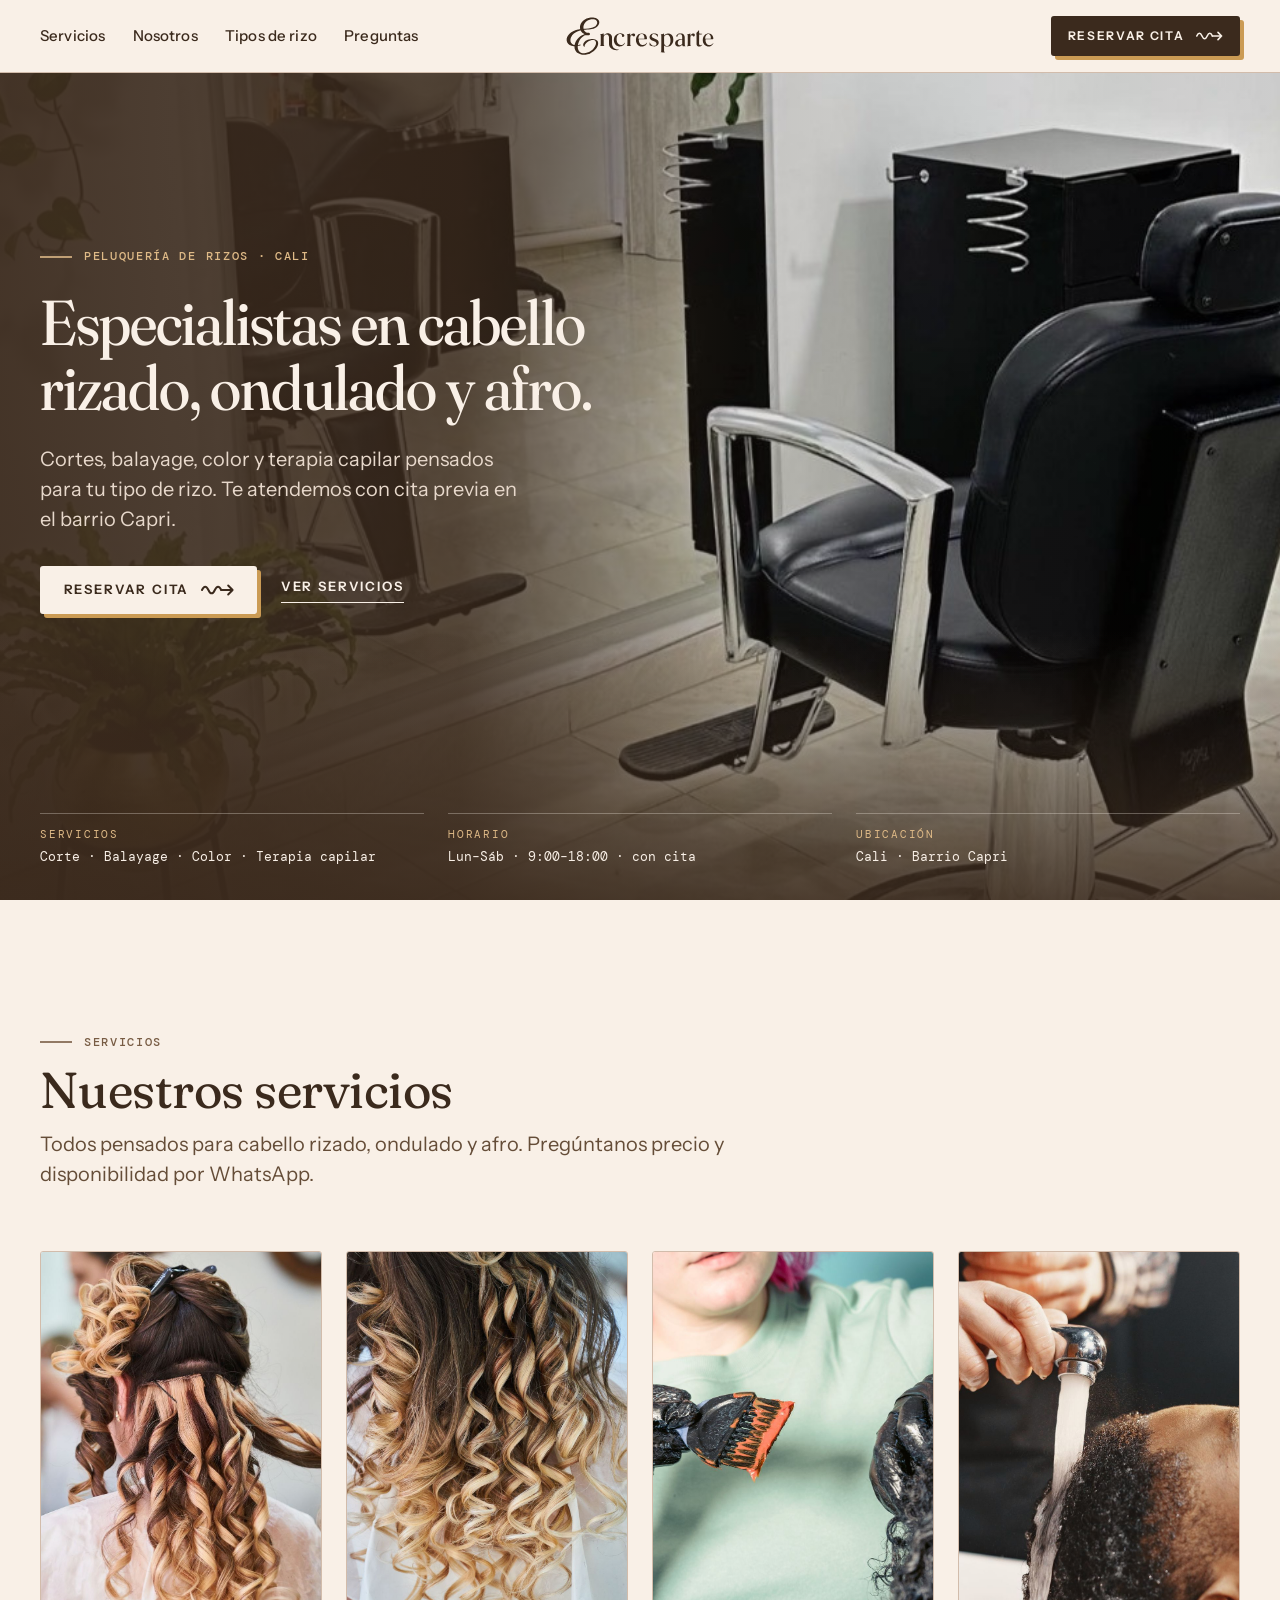
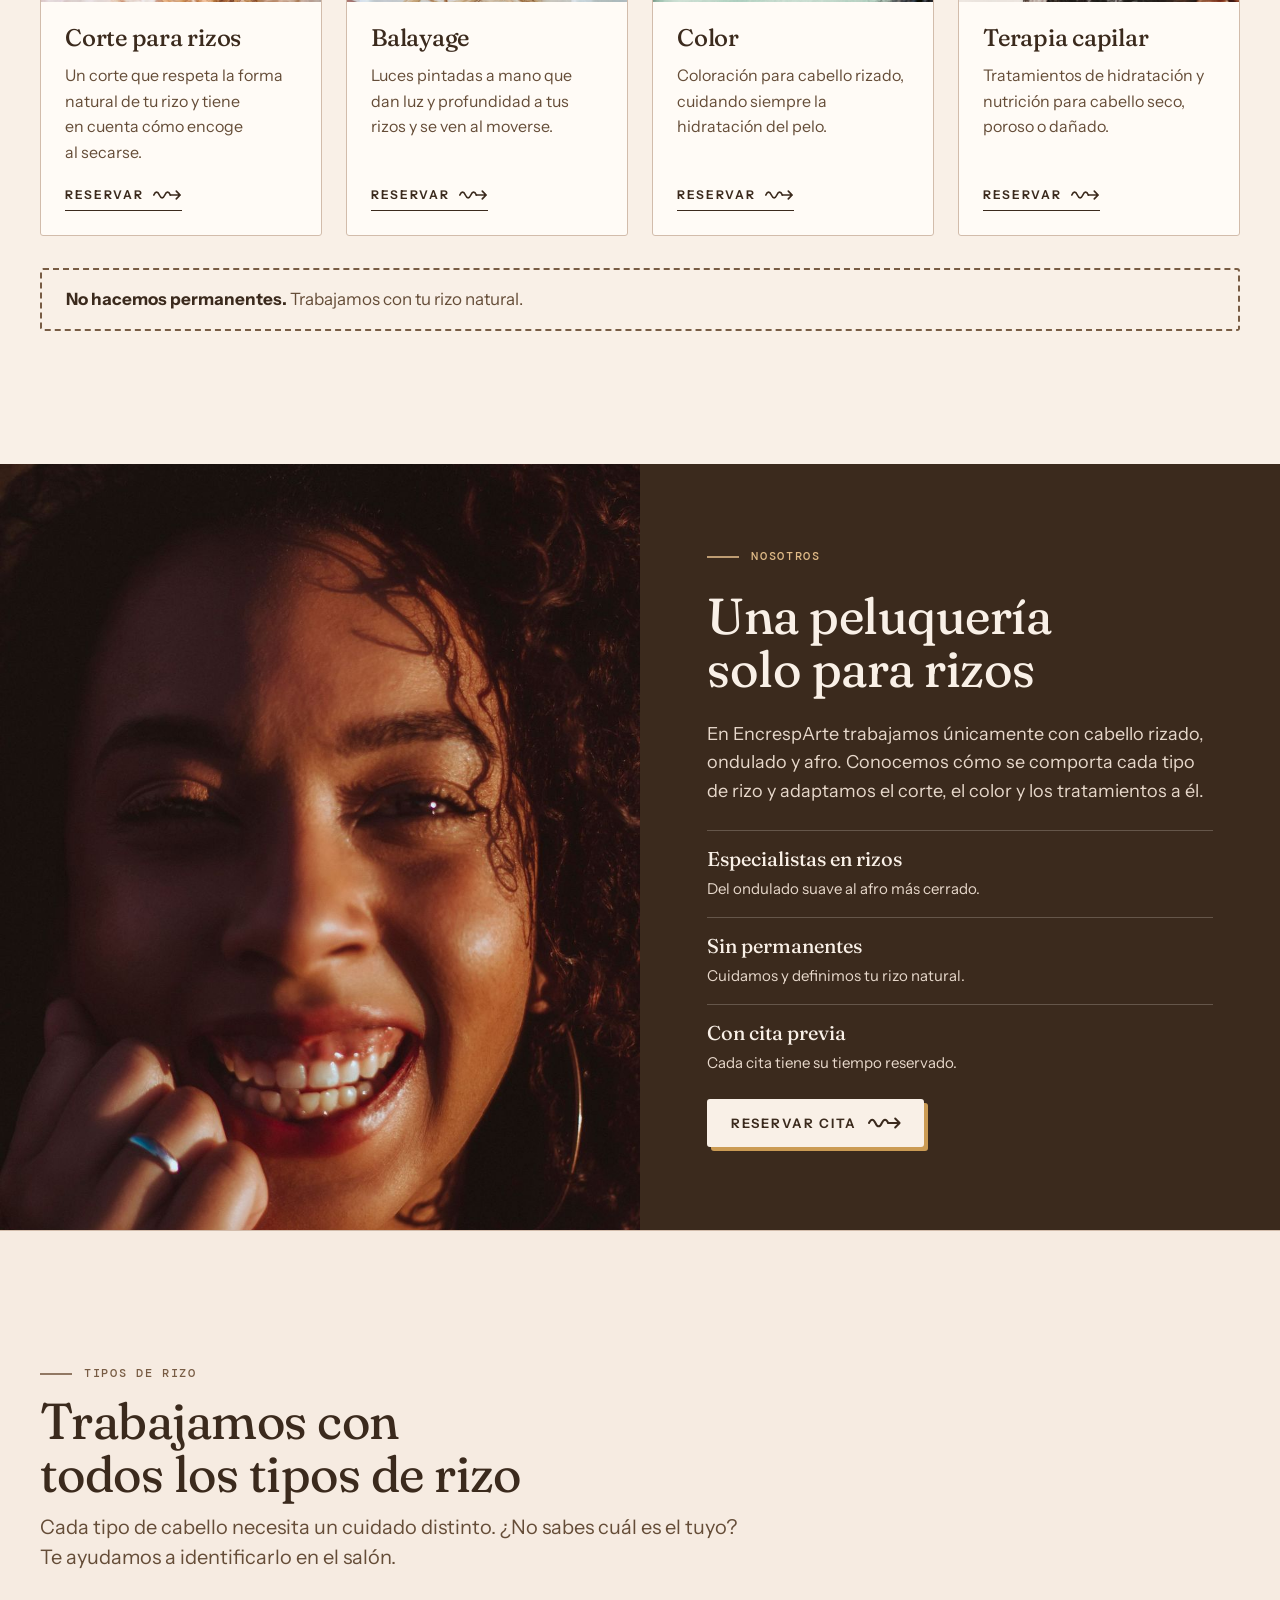
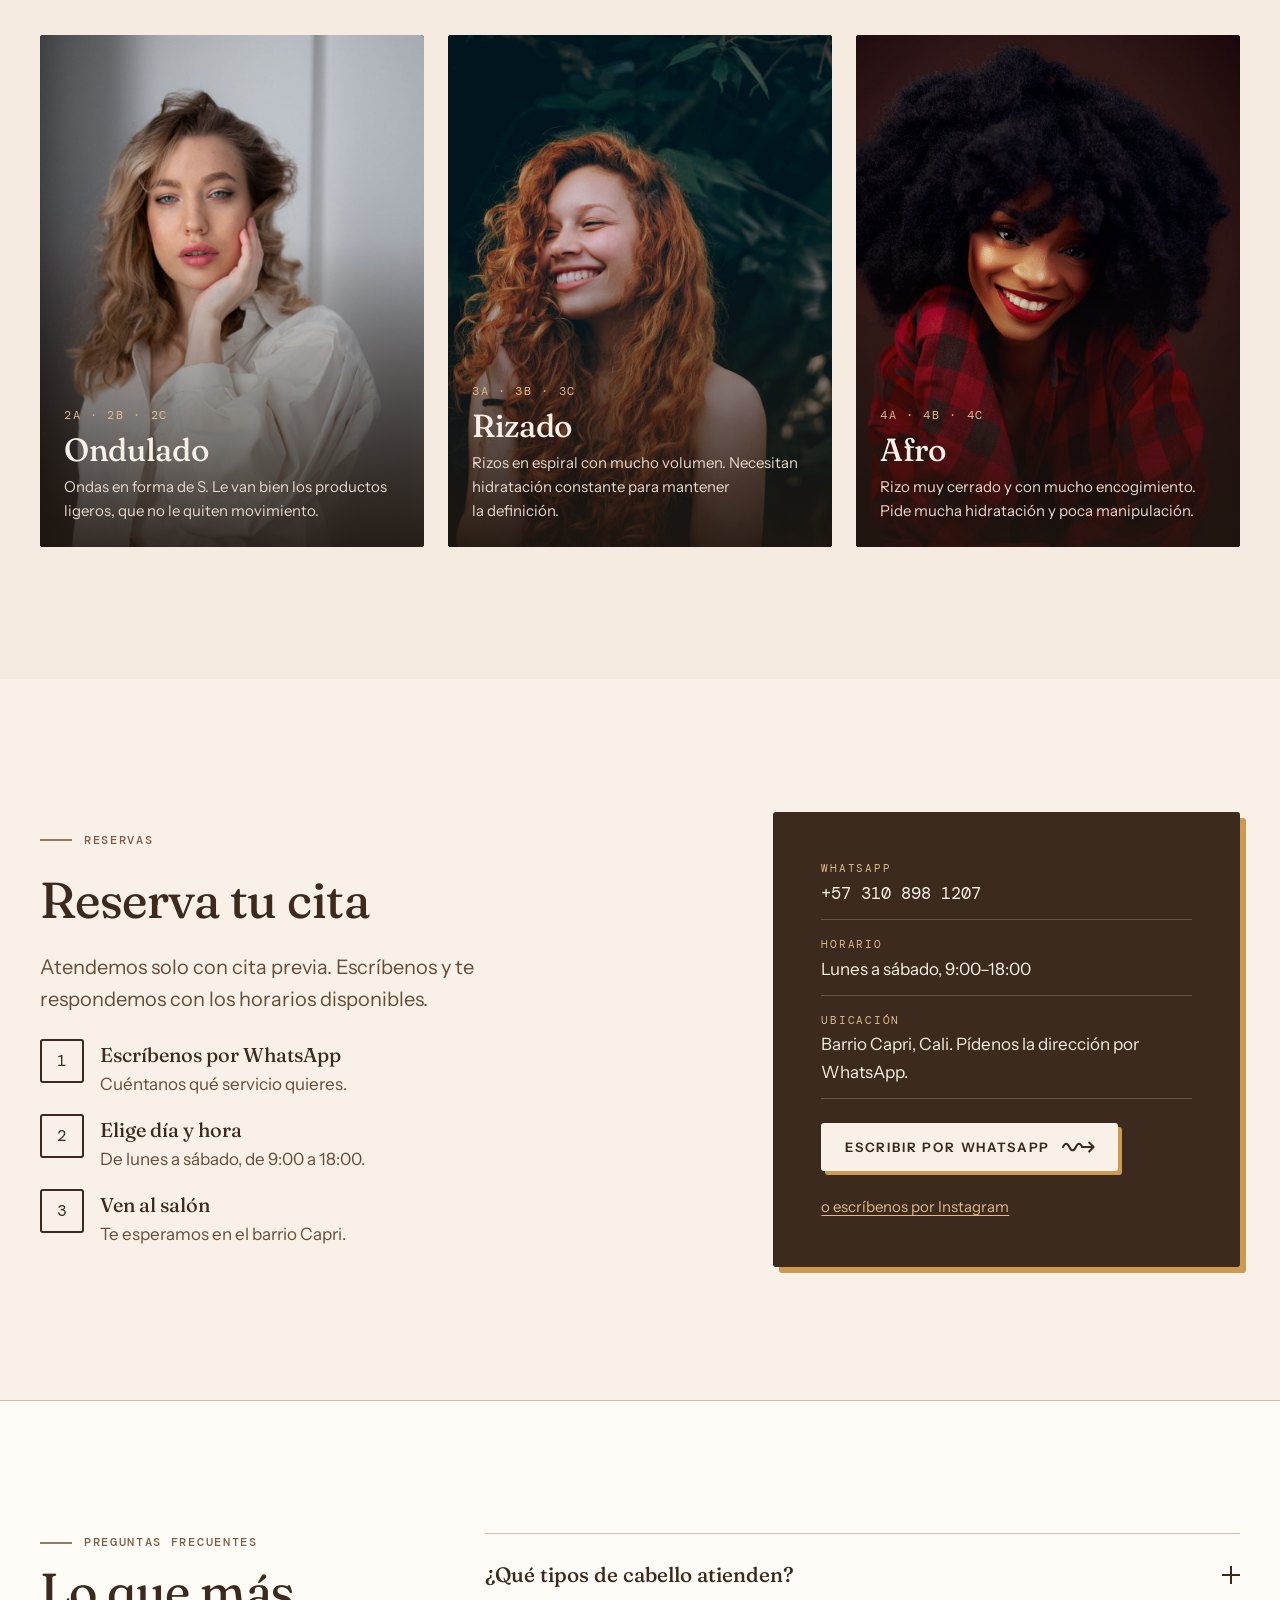
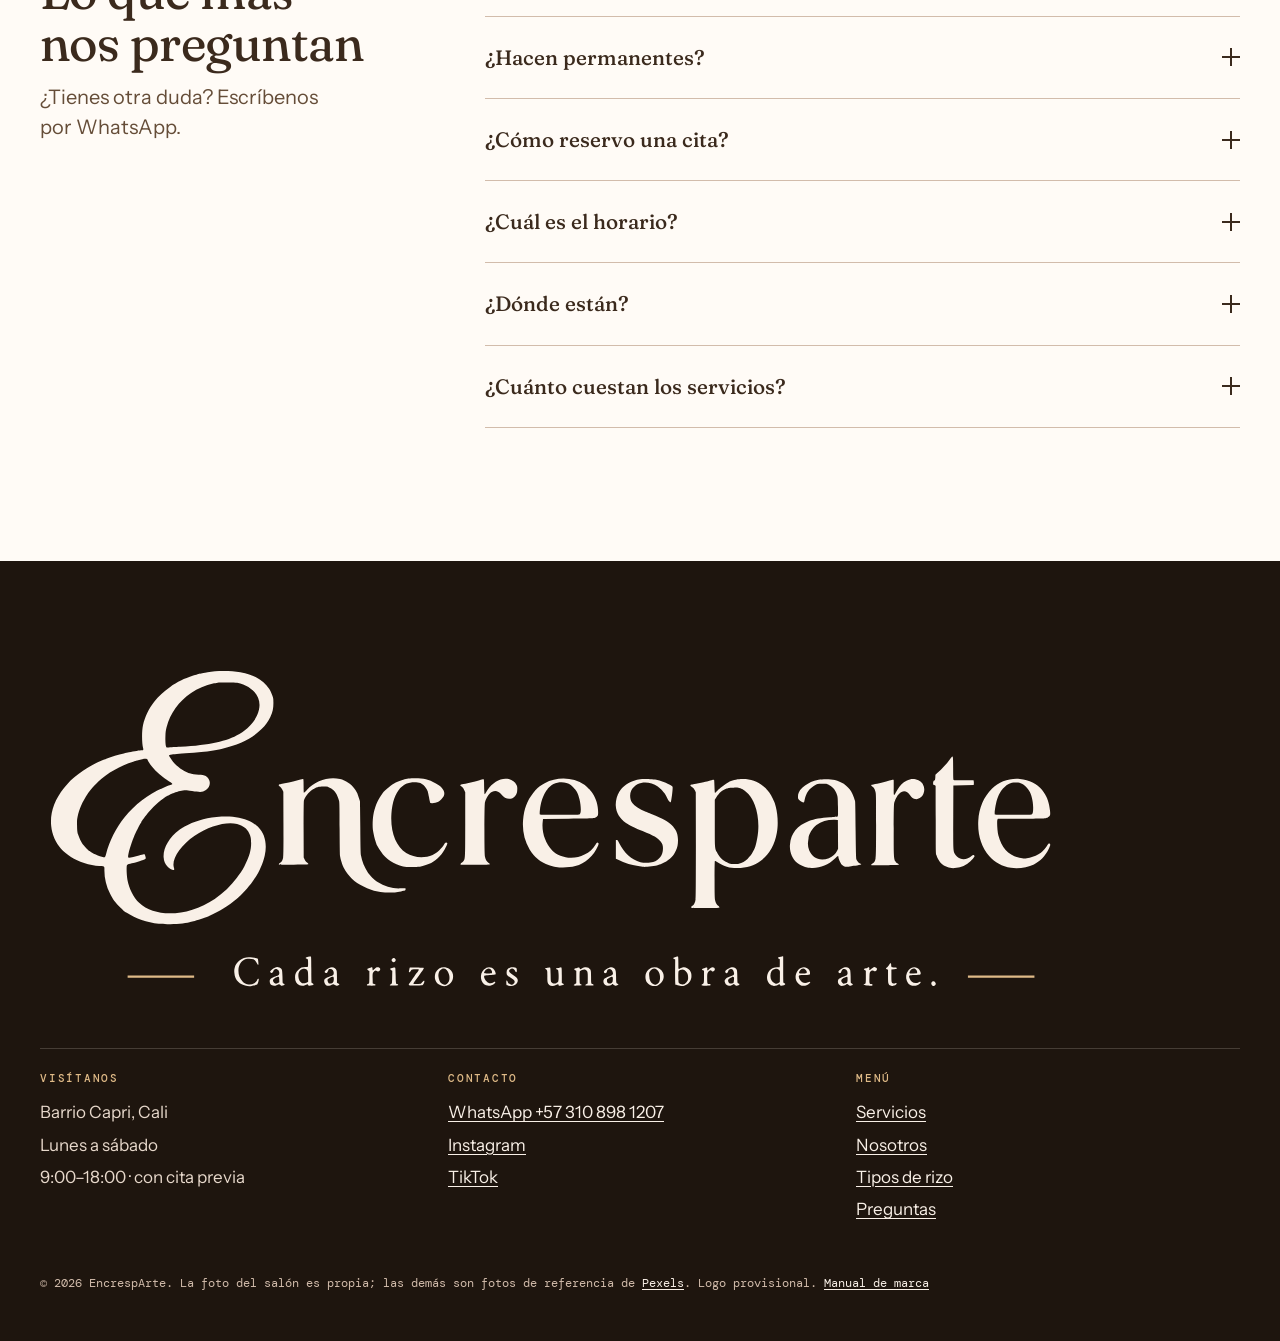
==== commit 9d553a09: "Web con lenguaje sencillo de peluquería: secciones nuevas con fotos (servicios, nosotros, tipos de r" ====
--- a/index.html
+++ b/index.html
@@ -3,15 +3,15 @@
 <head>
 <meta charset="utf-8">
 <meta name="viewport" content="width=device-width, initial-scale=1, viewport-fit=cover">
-<title>EncrespArte · Salón de rizos en Cali</title>
-<meta name="description" content="EncrespArte, salón dedicado al cabello rizado, ondulado y afro en el barrio Capri de Cali. Corte, balayage, color y terapia capilar con cita previa.">
+<title>EncrespArte · Peluquería de rizos en Cali</title>
+<meta name="description" content="EncrespArte, peluquería especializada en cabello rizado, ondulado y afro en el barrio Capri de Cali. Corte, balayage, color y terapia capilar con cita previa.">
 <meta name="theme-color" content="#3B2A1D">
 <meta property="og:type" content="website">
-<meta property="og:title" content="EncrespArte · Salón de rizos en Cali">
-<meta property="og:description" content="Un taller para el pelo que gira. Corte, balayage, color y terapia capilar en el barrio Capri.">
-<meta property="og:image" content="https://miguelpdv-lgtm.github.io/amalaya-demo/assets/og.png?v=3">
+<meta property="og:title" content="EncrespArte · Peluquería de rizos en Cali">
+<meta property="og:description" content="Especialistas en cabello rizado, ondulado y afro. Corte, balayage, color y terapia capilar en el barrio Capri.">
+<meta property="og:image" content="https://miguelpdv-lgtm.github.io/amalaya-demo/assets/og.png?v=4">
 <meta property="og:url" content="https://miguelpdv-lgtm.github.io/amalaya-demo/">
-<link rel="icon" href="assets/favicon.svg?v=3" type="image/svg+xml">
+<link rel="icon" href="assets/favicon.svg?v=4" type="image/svg+xml">
 <!-- Entrada: se tapa la página antes del primer pintado. Failsafe CSS a los 3 s.
      Para revisar variantes: ?hero=maison|atelier|firma|riel y ?entrada=telon|tracking|persianas|enfoque|ninguna -->
 <script>
@@ -38,17 +38,16 @@
 <link rel="preconnect" href="https://fonts.googleapis.com">
 <link rel="preconnect" href="https://fonts.gstatic.com" crossorigin>
 <link rel="stylesheet" href="https://fonts.googleapis.com/css2?family=DM+Mono:wght@400;500&family=Fraunces:opsz,wght,SOFT,WONK@9..144,100..900,0..100,0..1&family=Instrument+Sans:wght@400..700&display=swap">
-<link rel="stylesheet" href="design-system/tokens.css?v=3">
-<link rel="stylesheet" href="design-system/motion.css?v=3">
-<link rel="stylesheet" href="design-system/components.css?v=3">
-<link rel="stylesheet" href="css/web.css?v=3">
-<link rel="preload" as="image" href="assets/fotos/salon-real.jpg?v=3" imagesrcset="assets/fotos/salon-real-900.jpg?v=3 886w, assets/fotos/salon-real.jpg?v=3 1182w" imagesizes="100vw">
+<link rel="stylesheet" href="design-system/tokens.css?v=4">
+<link rel="stylesheet" href="design-system/motion.css?v=4">
+<link rel="stylesheet" href="design-system/components.css?v=4">
+<link rel="stylesheet" href="css/web.css?v=4">
+<link rel="preload" as="image" href="assets/fotos/salon-real.jpg?v=4" imagesrcset="assets/fotos/salon-real-900.jpg?v=4 886w, assets/fotos/salon-real.jpg?v=4 1182w" imagesizes="100vw">
 </head>
 <body>
 <svg width="0" height="0" style="position:absolute" aria-hidden="true">
   <defs>
     <symbol id="flecha" viewBox="0 0 34 16"><path class="rizo" d="M1 8c2-4.5 4.5-4.5 6.5 0s4.5 4.5 6.5 0 4.5-4.5 6.5 0"/><path d="M20.5 8H32M27.5 3.5 32 8l-4.5 4.5"/></symbol>
-    <symbol id="flecha-izq" viewBox="0 0 34 16"><path d="M13.5 8H2M6.5 3.5 2 8l4.5 4.5"/><path class="rizo" d="M13.5 8c2-4.5 4.5-4.5 6.5 0s4.5 4.5 6.5 0 4.5-4.5 6.5 0"/></symbol>
   </defs>
 </svg>
 
@@ -59,14 +58,14 @@
     <button class="nav__abrir" type="button" aria-expanded="false" aria-controls="nav-menu" data-menu><span class="visualmente-oculto">Abrir menú</span><i></i><i></i></button>
     <nav class="nav__menu" id="nav-menu" aria-label="Principal">
       <ul>
-        <li><a href="#casa">La casa</a></li>
         <li><a href="#servicios">Servicios</a></li>
-        <li><a href="#atlas">Atlas</a></li>
-        <li><a href="#diario">Diario</a></li>
+        <li><a href="#nosotros">Nosotros</a></li>
+        <li><a href="#tipos">Tipos de rizo</a></li>
+        <li><a href="#preguntas">Preguntas</a></li>
       </ul>
     </nav>
     <a class="nav__logo" href="#inicio" aria-label="EncrespArte, inicio"><!-- logo:inicio --><svg class="logo" viewBox="50 362 970 262" role="img" aria-label="EncrespArte" data-provisional="true" focusable="false"><g class="logo-palabra"><path class="logo-e" d="M162.5 611.9C151.4 610.7 140.6 606.9 132.2 601.5C129.2 599.5 129.5 599.7 125.1 595.4C121.1 591.5 119.1 588.7 116.4 583.4C112.8 576.5 111 568.9 111 561.4C111 557.1 111.5 557.5 106.2 557.2C101.8 556.9 96.8 555.9 91.8 554.3C73.5 548.3 62.3 535.8 60.6 519.3C59.2 505.8 64.5 492 76 479.4C83.3 471.3 97.2 461.9 108.5 457.3C110 456.8 111.9 456 112.8 455.6C117.8 453.5 124.1 451.6 129.5 450.5C131 450.2 133.1 449.7 134.3 449.5C139.1 448.5 145.6 447.5 146.7 447.6C147.7 447.7 148.1 446.8 147.7 445.6C146.4 441.4 146.3 429 147.6 423.5C149.3 416 153.4 407.4 158 401.7C162.3 396.2 167.5 391.4 173 387.7C180.5 382.6 186.2 379.8 195.2 376.8C200.2 375.2 200.4 375.1 203.7 374.5C205.2 374.2 207.5 373.8 208.8 373.5C217.4 371.9 231.1 371.9 239.7 373.7C246.4 375 250.7 376.4 254.2 378.2C259.8 381.1 264.1 384.9 267.2 389.4C268.1 390.7 269.2 393.1 269.9 395.1C271.1 398.3 271.1 398.7 271.1 402.8C271.1 408.1 270.4 411.3 268.2 415.9C266.1 420.3 263.7 423.7 259.9 427.4C250.8 436.5 239.2 442.2 221.8 446.2C216.4 447.4 206.4 448.9 200.3 449.3C173.3 451.4 172.3 451.5 172.3 452.4C172.3 452.7 172.6 453.4 172.9 453.9C173.3 454.4 174.1 455.7 174.8 456.7C177.6 460.9 183.8 466.1 188.6 468C190 468.6 191.5 469.2 191.8 469.3C193.4 470.1 197.1 470.7 200.2 470.7C206.1 470.7 209.2 472.3 210.5 476.3C211.9 480.5 209.1 485.1 204.5 486.5C202.3 487.2 200.7 487.1 194 486.1C188.7 485.3 187.9 485.3 185.3 485.7C183.8 485.9 181.5 486.3 180.3 486.7C178.2 487.2 173.8 488.9 173.2 489.3C173 489.5 171.9 490.1 170.8 490.6C165.5 493.5 158.4 499.7 153.2 505.8C150.1 509.5 146 515 146 515.5C146 515.7 145.8 516 145.5 516.3C144.7 517.3 140.4 525.8 138.9 529.6C135.7 537.3 132.7 548.2 133.6 549.1C134.1 549.6 139.5 548.6 143.8 547.3C145.7 546.7 147.6 546.2 148.2 546.1C149.3 545.9 149.3 546 149.8 547.8C150.1 548.8 150.3 549.8 150.1 550C149.6 550.9 144.3 552.8 137 554.6C132.2 555.9 132.4 555.7 132.1 558.3C131.9 560.9 132.2 566.5 132.8 570.2C134.3 578.5 138.6 587.1 143.9 592C159.5 606.7 190.7 605 215.5 588.3C223.5 582.9 231 575.8 236.5 568.3C241 562.4 241.9 561 244.4 555.8C248.3 548.1 250 542 250 535.6C250 531 249.6 529 248 525.8C246 521.7 242.4 519 236.7 517.4C226.8 514.7 210 519.3 196.5 528.4C183 537.6 174.4 550.7 176.8 558.6C177.1 559.6 177.2 560.5 177.1 560.7C176.5 561.7 172.6 559.8 170.5 557.4C168.3 554.9 167.4 552.6 167.1 548.9C166.5 540.5 172.3 530.2 181.8 523.1C184.8 520.9 184.5 521.1 190.4 518.1C199.1 513.8 209 511.3 222 510.3C231.6 509.6 242 511.3 248.8 514.7C252.5 516.6 254.1 517.8 256.9 520.5C263.1 526.7 265.3 536.5 262.9 547.1C261.2 554.5 257.7 562.6 253.8 568.2C252.9 569.5 251.7 571.2 251.2 572C247.5 577.2 241.3 584 236.2 588.4C229.2 594.4 219.8 600.2 209.2 605C206.9 606 198.2 608.8 195.3 609.5C194 609.8 192.3 610.2 191.6 610.4C185.4 612 170.3 612.8 162.5 611.9ZM112.4 546.5C116.1 532.7 121.6 521.8 130.3 510.8C140 498.7 152.9 488.9 167 482.9C170.5 481.4 173.7 480.2 174.8 479.9C175.9 479.5 175.3 478.7 172.4 477C165.8 473.1 159.9 468.1 156 463C153.9 460.3 152.2 457.5 151.9 456.4C151.6 455.5 150.1 455.2 148.4 455.6C147.7 455.8 146.1 456.2 144.8 456.5C143.5 456.8 142.1 457.2 141.7 457.3C141.2 457.5 139.7 458 138.3 458.4C126.5 461.9 113.6 469.2 105.3 477.1C102 480.2 97 485.9 95.5 488.2C89.8 497 87.2 502.7 85.6 510.4C85 513.3 85 514.6 85.1 519.2C85.2 523.7 85.4 525 86.1 527.4C87.1 530.6 88.9 534.5 90.3 536.3C91.5 537.9 96.4 543 96.7 543C96.9 543 97.5 543.4 98.1 543.8C100.8 545.8 109.4 549.1 111.3 548.9C111.6 548.9 112 548 112.4 546.5ZM183 444.2C211.3 442.4 226.5 439.1 238.9 432C242.7 429.8 245.6 427.5 248.8 424.2C253.3 419.6 256 414.7 257.4 409.1C260.2 397.3 251.9 387 236.8 383.6C235.5 383.3 232.3 383.2 226.8 383.2C219.2 383.2 218.6 383.2 214.8 384.1C206.2 386.2 199.6 388.9 193.1 393.3C181.4 401.2 173.4 412.4 169.9 425.6C169.1 428.8 168.9 430.4 168.8 434.5C168.6 439.5 169 443.7 169.7 444.6C170 444.9 170.8 444.9 172.3 444.8C173.5 444.7 178.3 444.4 183 444.2Z"/><g class="logo-letras"><path d="M370 581.4C364.8 580.3 361.2 579 356.5 576.6C347.6 572.1 342.3 567 337.7 558.7C336.4 556.3 334.7 550.9 334.2 547.7C334 546.9 333.9 535.2 333.8 521.7C333.8 500.2 333.7 496.9 333.2 495.2C331.4 488.6 329 485.2 324.5 483C322.3 481.9 322 481.8 318.3 481.8C313.8 481.8 311.7 482.5 307.9 484.9C304.5 487.1 300.9 491.8 300 495.1C299.8 495.9 299.7 505.4 299.7 522.8L299.8 549.2L300.7 551.1C301.3 552.4 302 553.3 303 553.9C303.7 554.4 304.3 555.1 304.2 555.3C304.2 555.8 302.3 555.8 290.2 555.9C276.8 556 276.3 555.9 276.3 555.3C276.3 555 276.8 554.4 277.5 554C279 553 279.9 551.6 280.3 549C280.6 547.5 280.7 537.8 280.6 516.8L280.5 486.8L279.6 485C279.1 483.9 278.1 482.6 277.3 481.9C276.1 480.9 275.9 480.6 276.3 480.2C276.5 480 277.4 479.6 278.3 479.5C282.5 478.9 289.1 477.4 293.3 476.2C294.2 475.9 295.7 475.5 296.8 475.2C297.8 474.9 298.9 474.7 299.2 474.8C299.6 474.9 299.7 476 299.7 481.3C299.7 485.8 299.8 487.7 300 487.7C300.2 487.7 301.4 486.6 302.6 485.3C310.8 476.4 323.2 472.3 334.2 474.8C339.4 476 345.1 479.8 348.1 484.1C350.1 486.9 350.8 488.3 352 492.4L353.1 495.8L353.4 520.5C353.5 535.9 353.7 545.9 354 547C355 552.6 357.4 558.5 360.4 563C362.3 565.9 367 570.6 369.8 572.4C376.7 576.8 384.7 578.9 392.2 578.3C394.2 578.2 395.9 578.1 396.1 578.2C396.2 578.3 396.3 578.7 396.3 579.2C396.3 580.2 395.8 580.5 392 581.2C387.4 582.1 385.1 582.3 379.7 582.3C375.3 582.3 373.8 582.1 370 581.4Z"/><path d="M397.2 558.1C388.6 556.8 379.9 552.2 374.9 546.2C373.1 544.1 370.5 540.1 369.6 538.3C367.9 534.8 366.1 528.1 365.3 522.5C364.9 519.4 365.1 512.1 365.8 508.5C367.3 501.1 369.3 496.1 373.2 490.2C375.4 486.9 375.5 486.7 378.7 484C383.7 479.6 386.9 477.7 392.6 475.9C396.9 474.5 398.3 474.2 403.9 474.1C412.3 473.9 417.9 475.1 424.6 478.7C427.6 480.3 429.1 481.4 430.5 483C433 485.8 433.6 488.3 432.4 491.1C431.7 492.5 429 495.4 427.3 496.3C425.1 497.6 420.4 498.1 419.7 497.2C419.4 496.9 418.9 494.6 418.5 492.1C417.6 486.7 417.3 485.7 415.7 483.4C414.3 481.3 412.3 479.5 410.3 478.6C407.1 477.2 400.3 477.5 396.8 479.2C388.6 483.3 384 492.8 382.9 507.5C381.7 524.4 387 538.6 396.9 544.9C403.9 549.4 414.1 550.1 421.9 546.7C426.2 544.8 431 540.3 433.3 535.9C434 534.7 435.2 534.5 435.8 535.4C436.3 536.2 432.9 542.8 430.5 545.8C425.4 552.1 421 554.9 412.5 557.2C410 557.9 408.6 558.1 403.8 558.2C400.7 558.2 397.7 558.2 397.2 558.1Z"/><path d="M448.3 555.4C448.3 555 448.8 554.4 449.4 554C450 553.7 450.8 553 451.2 552.4C452.8 550.3 452.8 549.9 452.8 517.5L452.8 487.2L451.7 484.9C450.9 483.2 450.2 482.4 449.3 481.8C447.2 480.5 447.6 480 451.3 479.4C455.7 478.6 462.7 477 466.3 475.8C468.2 475.2 469.9 474.8 470.2 474.9C470.6 475 470.7 476.4 470.7 482.1C470.8 486.4 471 489.2 471.2 489.2C471.3 489.3 472 488.4 472.6 487.3C477.7 478.1 486.6 472.9 494.1 474.8C497.5 475.7 499.9 477.5 501.4 480.3C502 481.6 502.2 482.3 502.1 484.5C502.1 487.4 501.6 488.9 500.1 490.8C496.9 494.9 490.5 494.3 487.1 489.5C484 485.2 479.3 484.9 475.8 488.8C474 490.7 472.2 494.2 471.5 496.8C470.8 499.5 470.8 545 471.5 548.4C472.1 551.3 473.2 553 475 554.2C475.8 554.7 476.3 555.2 476.2 555.4C476.1 555.7 472.6 555.9 462.2 555.9C448.7 556 448.3 556 448.3 555.4Z"/><path d="M538.7 558.1C536.9 557.8 534.1 557.1 532.3 556.4C523.8 553.3 518.2 548.7 513.8 541.4C508.8 533 506.8 523.7 507.6 513.6C508.6 502.7 511.4 495.2 517.2 487.9C520.3 483.8 523.5 481.1 528.1 478.7C539.8 472.4 555.2 473 565.7 480.1C567.8 481.5 571.7 485.7 573.4 488.3C576.7 493.2 578.7 499.9 578.7 506C578.7 509.1 578.6 509.2 577.8 510.1C575.3 512.3 577.4 512.1 550.7 512.3L526.5 512.5L526.3 514.2C524.9 524.4 528.2 534.9 535.2 542.5C539 546.6 546.6 549.5 553.2 549.4C558 549.3 561.6 548.4 565.8 546.3C570.5 543.9 573.7 541 576.2 536.9C577.4 535 578.2 534.5 579 535.5C579.3 535.8 579.2 536.4 578.5 538.1C574.5 547.5 566.4 554.7 557.1 557.2C551.6 558.6 544.5 559 538.7 558.1ZM561 508.3C563.7 506.9 561.9 492.4 558.2 486.3C557.1 484.4 554.3 481.4 552.8 480.3C548.5 477.4 541.7 477 536.4 479.5C533.3 481 529.8 484.8 527.9 488.7C526.2 492.2 524.9 495.8 524.2 499.5C523.6 502.4 523.2 507.4 523.4 508.1C523.6 508.6 525.5 508.7 542 508.7C553.4 508.7 560.6 508.5 561 508.3Z"/><path d="M622 557.9C621.9 557.8 620.1 557.6 618 557.3C611 556.6 604 554.5 597.2 551L595.5 550.2L595.5 541.3L595.5 532.5L596.3 532.5C597 532.5 597.4 533 598.7 535.5C603.5 545 610.3 551.1 618.7 553.5C622 554.4 627.8 554.4 630.8 553.4C636.7 551.4 640.1 546.8 640.1 540.8C640.2 537.7 639.6 536 637.9 533.9C635.1 530.5 631.5 528.4 620.8 524C613.9 521.2 608 518.2 605.1 516.3C599 512 595.8 506.7 595.4 499.8C595.2 495.3 596.5 490.2 598.9 486.5C602.8 480.3 609.7 476.2 618.5 474.9C622.1 474.4 631.6 474.8 634.8 475.7C639.9 477 646.3 479.6 648.5 481.4C649.4 482.1 649.4 482.1 649.2 485C648.9 489.1 647.9 496.1 647.6 496.5C647 497.2 645.8 496 644.3 493.1C643.5 491.5 642.3 489.3 641.6 488.3C640.4 486.5 637 483.1 635.2 481.8C629.3 477.7 621.5 476.9 615.9 479.7C613.9 480.8 611.1 483.5 610.1 485.6C608.3 489.2 608.8 494.4 611.1 497.4C613.2 500.2 617.8 503.1 623.8 505.7C624.2 505.8 627.1 507 630.3 508.4C640.2 512.4 644.9 515 648.3 518.4C652.3 522.4 654 526 654.3 531.5C654.5 535.7 654 538.9 652.6 542C650.3 547.4 646.9 551 641.2 553.9C638.3 555.4 636.8 556 636.2 556C635.9 556 635.3 556.2 634.9 556.4C633.9 556.9 622.4 558.3 622 557.9Z"/><path d="M667 596.5C666.5 595.9 666.8 595.5 668 594.8C669.4 594.1 670.6 591.9 671 588.8C671.3 586.9 671.3 572.4 671.3 536.7L671.2 487.2L670.3 485.5C669.4 483.8 668.5 482.9 666.9 481.9C666.4 481.5 666 481.1 666.1 480.7C666.2 480.3 667.3 480 671.5 479.3C674.4 478.8 678.4 477.9 680.3 477.4C682.3 476.9 684.8 476.2 686.1 475.8C687.3 475.5 688.4 475.3 688.5 475.4C688.7 475.6 688.8 478.3 688.9 481.6C689 484.8 689.2 487.6 689.3 487.8C689.4 487.9 690.3 487.2 691.2 486.3C694.2 483.1 698.9 479.4 702.2 477.7C704.8 476.4 710.3 475 713.7 474.8C721.8 474.3 729.1 476.6 735.2 481.6C739.2 484.9 741.4 487.7 744.2 493.4C745.8 496.7 746 497.1 747 500.9C748.9 508 749.4 518.3 748 525.7C745.9 537.3 740.9 546 732.8 552.2C726.5 557 719.7 559.1 710.3 559.1C702.8 559.1 698.5 557.8 691.8 553.6C690.6 552.9 689.5 552.4 689.3 552.5C689.1 552.6 689 558.6 689 570C689 584.3 689.1 587.7 689.5 589.7C690 592.3 691.3 594.5 692.4 594.8C693.1 595.1 693.8 596.2 693.5 596.7C693.4 596.8 688 597 680.3 597C669.8 596.9 667.3 596.9 667 596.5ZM712 555C714.8 554.3 718.2 552.4 720.2 550.4C723.6 547 725 544.8 727.3 539.6C728.4 537 729.9 529.2 730.3 524.2C731 515.7 729.8 506.1 727.1 499.3C724 491.4 719.3 486 713.4 483.6C711.7 482.9 710.9 482.8 707 482.9C703 482.9 702.3 483 700.4 483.8C696.1 485.5 693.7 487.6 690.7 492.1L689.2 494.5L689.2 516.3C689.2 540 689.2 539.9 691 543.7C692.3 546.3 693.7 548.4 695.6 550.3C697.3 551.9 701.7 554.5 703.9 555C705.7 555.4 710.2 555.4 712 555Z"/><path d="M777.8 558.8C773.5 557.9 770 556.4 767.4 554.3C762.5 550.2 759.9 543.7 760.4 536.9C761.3 526.3 767.1 519 778.4 514.6C783.5 512.5 789.6 511.4 798.3 510.9C802.1 510.7 805.4 510.4 805.6 510.2C806 509.9 806 508.2 805.9 501.2C805.8 493.6 805.7 492.2 805.1 490.2C803.5 485.2 801.3 482.3 797.4 480.3C795.2 479.2 795.1 479.2 791 479.2C786.9 479.2 786.8 479.2 784.5 480.3C781.2 481.9 777.7 485.5 776.2 488.8C775.6 490.1 774.8 492.3 774.5 493.7C774.2 495 773.9 496.4 773.8 496.6C773.5 497.6 771.5 496.7 768.9 494.4C768.1 493.6 768 493.3 768 491.4C768 487.5 769.9 484.4 774.7 480.9C778.3 478.2 781.8 476.7 787.5 475.4C791.4 474.6 799.2 474.7 802.9 475.6C811.9 478 817.4 482.8 820.6 491.3C821.2 492.9 821.9 494.9 822.1 495.8C822.3 496.8 822.5 508 822.6 523.5C822.8 541.6 823 549.9 823.3 550.7C823.8 552.3 825.5 554.3 826.9 554.8C828.9 555.7 828.1 556.1 824 556.6C821.9 556.8 819.4 557.1 818.5 557.3C814.6 558.1 813.1 558.1 811.5 557.3C810.7 556.9 809.6 556.1 809.1 555.4C807.9 553.9 806.3 550.1 806.3 548.7C806.3 548.1 806.2 547.7 805.9 547.7C805.6 547.7 804.2 548.8 802.8 550.3C797.1 555.9 789.5 559 782 559C780.1 558.9 778.2 558.9 777.8 558.8ZM797.3 549.7C800.9 548.2 803.8 545.6 805.1 542.7L806 540.7L805.9 527.1L805.8 513.5L802.8 513.4C796.5 513.2 790 515 785.5 518.4C781.9 521.1 778 527.6 778 530.9C778 531.4 777.8 532.7 777.6 533.9C777.2 536.3 777.5 539.5 778.6 542.3C779.3 544.3 781.8 547.6 783.4 548.7C787 551.3 792.3 551.7 797.3 549.7Z"/><path d="M837.7 556.4C836.9 556.1 837.4 555.3 838.6 554.7C840.3 553.8 840.9 552.8 841.5 550C841.9 548 842 543.1 842 518.4C842 490.9 842 489 841.4 486.8C840.7 484.1 839.7 482.6 838.3 481.8C837.3 481.3 837 480.4 837.8 480.2C838 480.1 840.3 479.7 843 479.2C847.8 478.2 850 477.7 854.7 476.2C857.5 475.2 858.6 475.1 858.7 475.8C858.7 476 858.7 479.3 858.7 483.1C858.6 491.1 858.7 491.3 860.8 487.3C864.1 481.4 866.7 478.5 870.8 476.5C874 474.9 876.2 474.5 879.2 475C883.4 475.7 886.2 478.1 887.2 481.8C887.8 484.3 887.8 485.6 887.1 488.1C886 491.9 882.3 494.4 878.8 493.7C876.7 493.2 875.7 492.4 874.2 490.1C869.7 483.4 863.3 486 859.5 496.2C858.9 497.7 858.8 499.4 858.7 521.5C858.6 546.4 858.8 549.9 860.1 552.4C860.4 553.1 861.2 554 861.7 554.3C863.5 555.3 863.9 555.6 863.5 556C863.2 556.3 838.6 556.7 837.7 556.4Z"/><path d="M913.5 559.1C905.9 558 901.4 554.1 899.1 546.8C898.5 545 898.5 542.8 898.5 513.3C898.4 496 898.4 481.6 898.4 481.4C898.4 481.2 897.8 480.8 897.2 480.5C896.2 480.1 896 479.9 896 478.9C896 477.2 896.3 476.4 897.2 476.1C897.8 475.8 897.9 475.4 898.1 473.2L898.2 470.6L900.2 468.9C904.5 465.1 908.7 460.5 911.8 456.3C914.1 453.2 914 453.2 914.5 453.7C914.9 454 915 455.9 915 464.6C915 472.4 915.1 475.3 915.4 475.6C915.7 475.9 918.3 476 925.1 476L934.3 476L934.5 476.8C934.6 477.2 934.7 478.2 934.6 479L934.5 480.5L924.8 480.7L915.2 480.8L915.1 510C915 540.4 915 542.1 916.4 545.3C917.2 547.2 919.7 549.5 921.6 550.1C925.3 551.4 929.5 550.4 932.7 547.4C933.5 546.6 934.3 546.5 934.9 547.1C935.6 547.7 935.4 548.2 933.7 550.3C930.6 554.1 926.1 557.1 921.3 558.4C919.3 559 915.1 559.3 913.5 559.1Z"/><path d="M969.8 558.8C961.3 557.5 954.6 553.9 949.3 547.9C941.7 539.2 938.1 527.7 938.8 514.3C939.5 502.1 943.9 491.8 951.7 484C958.5 477.3 968.4 473.8 978.1 474.7C988.2 475.6 995.9 479.9 1000.8 487.2C1004.3 492.4 1005.9 497 1006.7 504.3C1007.2 508.5 1007 509.4 1005.5 510.5C1003.1 512.3 1003.6 512.3 979.6 512.3L957.4 512.3L957 513.1C956.3 514.4 956.8 524.2 957.8 528.1C960.9 540.1 967.6 547.3 977.7 549.3C981.9 550.2 983.4 550.2 987.5 549.3C991.3 548.6 995.3 546.8 998.1 544.7C1000 543.3 1003.1 539.7 1004.5 537.1C1005.4 535.6 1005.9 535.4 1006.6 536.1C1007.3 536.8 1007 537.9 1005.5 541.1C1001.9 548.2 997.8 552.4 991.5 555.6C985.5 558.6 976.7 559.9 969.8 558.8ZM989.3 508.3C990.5 507.7 990.8 506.1 990.8 501.7C990.7 495.7 989.2 489.3 986.8 485.7C985.2 483.1 982.4 480.5 980.2 479.3C978.3 478.4 977.5 478.2 975 478.1C969.9 477.8 966.9 479.1 963 483C960.4 485.6 959 487.9 957 493C955.5 496.9 953.8 507.2 954.5 508.3C954.8 508.8 988.4 508.8 989.3 508.3Z"/></g></g><g class="logo-lema"><path class="logo-filete" d="M133 662H196"/><g class="logo-lema-letras"><path d="M244.3 670.4C241.1 669.4 239.8 668.8 238 667.1C235.6 664.9 234.3 662 234.1 658.3C233.9 656.1 234 654.8 234.5 653.2C236 647.6 241.4 643.6 247.7 643.5C250.8 643.5 256 644.4 256.3 645C256.5 645.3 256.7 646.7 256.8 648.1C257 650.4 257 650.7 256.5 650.7C256.2 650.7 255.7 650 255.2 648.9C253.9 645.9 252.2 645 248.1 645C243.7 645 241.1 646.7 239.1 650.8C238.4 652.4 238.1 653.4 238 655.5C237.8 660.3 239.1 663.8 242.1 666.8C243.6 668.3 244.2 668.6 246.1 669.1C248.7 669.8 250.7 669.5 253 668.3C254.1 667.7 256 665.2 256 664.4C256 663.8 257 663.6 257.2 664.2C257.4 664.7 256.5 668.5 255.9 669.2C255.8 669.4 254.8 669.7 253.8 670C252.7 670.2 251.3 670.5 250.6 670.7C248.8 671.1 246.8 671 244.3 670.4Z"/><path d="M269.8 670.2C268.4 669.6 267.7 668.3 267.6 666.5C267.6 665.4 267.7 664.8 268.2 664.3C268.9 663.5 273.3 661.3 274.3 661.3C274.6 661.3 275.3 661 275.8 660.6C277.4 659.4 276.8 655.9 274.8 655.1C273 654.2 271.4 655 270.9 657.1C270.6 658.2 269.6 658.8 268.7 658.3C268.3 658.1 268 657.7 268 657.4C268 656.2 271.6 653.5 273.9 653C274.9 652.8 275.5 652.9 276.8 653.4C279.3 654.5 279.5 655.1 279.7 662.2C279.8 668 279.8 668.2 280.6 668.5C282.1 669.3 282.2 669.6 280.9 670.2C279.2 670.9 278.6 670.8 277.7 669.8C276.7 668.8 276.6 668.8 274.5 669.8C272.7 670.8 271.3 670.9 269.8 670.2ZM275.4 668L276.7 667.3L276.6 664.7C276.5 662.5 276.4 662.2 275.9 662.1C274.6 661.8 270.7 664.3 270.7 665.4C270.7 666.4 271.6 668 272.4 668.3C273.5 668.8 273.9 668.7 275.4 668Z"/><path d="M295.8 670.2C293 668.8 291.5 666.2 291.6 662.5C291.6 659.4 292.5 657.6 294.6 655.6C296.9 653.5 298.3 652.9 301.2 652.9C303.1 652.9 303.7 652.8 303.8 652.4C304.1 651.7 304 646.2 303.7 645.7C303.6 645.5 303.1 645.2 302.6 645C300.9 644.4 301.5 643.6 304 643.1C305.2 642.9 306.3 642.7 306.6 642.8C306.9 642.9 307 646 307 655.2C307 662 307.1 667.6 307.3 667.8C307.5 667.9 308 668.3 308.4 668.5C309.7 669.1 309.3 669.8 307.7 670.1C306.8 670.2 305.8 670.4 305.3 670.5C304.5 670.7 304.3 670.6 304 669.9C303.6 668.8 303.6 668.8 301.5 669.8C299.7 670.8 297.4 670.9 295.8 670.2ZM302.9 667.6L304 666.9L304 662.1C304 656.3 303.7 655.4 301.4 654.7C298.3 653.8 295.3 656 294.8 659.5C294.4 663.4 295.9 667.2 298.3 668.1C299.5 668.5 301.8 668.3 302.9 667.6Z"/><path d="M321 670C319.8 669.1 319 667 319.2 665.5C319.4 664.5 319.7 664.1 320.8 663.4C322.1 662.6 324.4 661.6 326.6 661C328 660.5 328.4 659.7 328.2 657.8C327.9 656 327 655.1 325.1 654.8L323.7 654.6L322.8 656.5C321.9 658.5 321.4 658.9 320.4 658.3C318.8 657.5 320 655.8 323.4 653.9C326.7 652.1 330.1 653.2 331 656.3C331.2 657 331.3 659.8 331.3 662.6L331.3 667.7L332.5 668.4C333.2 668.8 333.6 669.2 333.6 669.4C333.5 669.6 332.9 670 332.1 670.3C330.9 670.7 330.7 670.7 329.4 669.9C327.7 668.8 327.6 668.8 326.3 669.7C324.9 670.8 322.1 670.9 321 670ZM327 667.9C327.9 667.4 328.4 665.9 328.3 663.7C328.2 662.6 328 662.1 327.6 662.1C326.4 661.8 322.3 664.2 322.3 665.1C322.3 665.3 322.5 666 322.7 666.7C323.2 668.6 324.7 669 327 667.9Z"/><path d="M360 670.4C359.3 670.2 359.7 669.3 360.6 669C361.1 668.8 361.6 668.4 361.7 668.2C361.9 668 362 665.3 362 662.2L362 656.6L361 656.1C359.7 655.3 359.7 654.4 360.9 654.2C361.4 654 362.4 653.7 363.1 653.5C363.8 653.2 364.6 653.1 364.7 653.2C364.9 653.3 365 654 365 654.7C365 655.4 365.2 656 365.3 656C365.5 656 366.3 655.3 367.1 654.5C368.3 653.3 368.8 653 369.7 653C372 653 373.1 654.7 371.7 656.3C370.9 657.1 369.6 657.2 369 656.5C368.2 655.5 366.8 656.1 365.6 658.1C365.1 658.9 365 659.7 365.1 663.8L365.2 668.5L366.6 669C367.6 669.3 368 669.6 367.9 669.9C367.8 670.4 367.2 670.5 364.1 670.5C362 670.5 360.2 670.4 360 670.4Z"/><path d="M381.6 670.3C381.1 670 381.5 669.5 382.7 668.9C383.5 668.5 383.5 668.4 383.6 662.4L383.7 656.4L382.7 655.8C381.4 655.2 381.4 654.4 382.6 654.1C383.1 654 383.9 653.8 384.4 653.6C384.9 653.4 385.6 653.3 386 653.4C386.7 653.5 386.7 653.6 386.9 660.8C387 668.3 387.2 669 388.4 669C389 669 389.6 669.9 389.2 670.2C388.9 670.5 382 670.5 381.6 670.3Z"/><path d="M383.7 647.7C382.6 646.6 382.9 645.3 384.3 644.5C385.2 644.1 385.3 644.1 386.1 644.7C386.6 645.1 387 645.7 387 646.2C387 647.2 385.9 648.3 385 648.3C384.6 648.3 384 648 383.7 647.7Z"/><path d="M401.9 670.4C399.7 670.3 399.3 670.2 399.3 669.7C399.3 669.4 399.6 668.7 400 668.3C400.3 667.9 401.6 666 402.8 664.2C406 659.5 406.3 659 407.8 657.2C408.5 656.4 409 655.5 408.9 655.2C408.7 654.7 403.4 654.8 402.4 655.3C402 655.5 401.4 656.1 401.2 656.7C400.8 657.3 400.4 657.7 400 657.7C399.4 657.7 399.3 657.5 399.5 656.8C399.6 656.2 399.8 655.3 399.9 654.7C400 654.1 400.2 653.6 400.4 653.4C400.9 653.1 413.1 653.3 413.5 653.7C413.9 654.1 412.3 656.4 406.4 664.4C404.9 666.4 403.7 668.2 403.7 668.4C403.7 668.9 405.4 669.1 408.1 668.9L410.8 668.7L412.2 667.1C413.3 665.9 413.7 665.6 414 665.9C414.6 666.5 413.1 670 412.2 670.2C411.2 670.4 404.9 670.5 401.9 670.4Z"/><path d="M430 670.3C427 669.2 425.6 667.9 424.5 665.1C423.7 663.2 424 659.7 424.9 657.8C427.5 652.8 433.2 651.5 438.1 654.9C442.6 658 442.4 665.9 437.7 669.1C434.9 671.1 432.9 671.4 430 670.3ZM435.3 668.8C437.8 667.3 438.6 663.4 437.3 659.4C436.1 655.3 433.3 653.3 430.7 654.6C429.1 655.5 428.5 656.2 427.8 658C427.2 659.8 427.2 661.5 427.9 664.1C428.5 666.5 429.6 668.1 431.3 669C432.9 669.9 433.8 669.8 435.3 668.8Z"/><path d="M472.5 670.2C467.1 668.2 465.9 659.7 470.5 655.3C472.9 653 475.2 652.4 478 653.5C479.8 654.3 481.6 657 481.7 659.1C481.7 659.9 481.3 660 475.8 660.4C471 660.8 470.8 660.9 470.7 661.6C470.4 663.8 473.3 667.7 475.7 668.1C477 668.4 478.6 668 479.7 667.3C480.7 666.6 481.3 666.7 481.3 667.5C481.3 667.7 480.8 668.3 480.1 668.9C477.9 670.6 475.1 671.1 472.5 670.2ZM478 658.5C479 657.3 476.9 654.3 475.1 654.3C473.8 654.3 472.1 655.4 471.4 656.7C470.1 658.9 470.2 659 474.2 659C476.6 658.9 477.8 658.8 478 658.5Z"/><path d="M493.9 670.5C493.1 670.3 492.2 670 492 669.8C491.8 669.7 491.7 668.7 491.7 667.6C491.7 666 491.8 665.6 492.2 665.7C492.5 665.8 492.9 666.4 493.1 667C493.4 667.9 493.9 668.4 495 669C496.4 669.7 496.6 669.7 497.7 669.3C498.3 669 499 668.4 499.3 667.9C500.1 666.5 499.5 665.5 497.3 664C492.4 660.8 492 660.4 492 657.7C492 654.2 495.4 652.3 499.8 653.3C501.4 653.7 501.7 654.1 501.7 656.1C501.7 657.4 501.6 657.7 501 657.7C500.6 657.7 500.3 657.3 500.1 656.7C499.2 654.3 496.9 653.6 495.2 655.2C494.7 655.7 494.3 656.2 494.3 656.4C494.3 657.4 495.7 658.9 498.1 660.5C502.4 663.3 503.3 664.7 502.1 667.5C500.8 670.2 497.4 671.5 493.9 670.5Z"/><path d="M532.4 669.8C530.8 668.6 530.5 667.2 530.6 661.4C530.6 655.9 530.6 655.8 528.8 654.8C527.9 654.3 528.6 653.7 530.2 653.7C531 653.7 532 653.5 532.3 653.4C533.5 652.7 533.6 653.3 533.7 659.9C533.8 665.7 533.9 666.4 534.5 667.2C535.5 668.5 537.1 668.9 538.9 668.2C539.7 667.9 540.6 667.3 540.8 666.9C541.3 666.1 541.5 661.9 541.1 658.1C540.9 655.7 540.9 655.6 539.8 655.2C538.1 654.5 538.5 653.9 540.7 653.7C541.7 653.6 542.7 653.4 542.9 653.2C543.2 653.1 543.6 653.1 543.8 653.3C544.2 653.7 544.3 655 544.3 660.9L544.3 668L545.3 668.5C546.6 669.1 546.6 669.6 545.4 669.8C544.9 669.9 544 670.2 543.5 670.3C541.9 670.8 541.3 670.7 541.3 670C541.3 668.9 540.6 668.9 538.8 669.8C536.6 671 533.9 671 532.4 669.8Z"/><path d="M555.8 670.4C555.4 670 555.8 669.4 556.8 668.9L558 668.3L558 662.3L558 656.4L557 655.8C555.8 655.2 555.7 654.4 556.9 654.2C557.4 654.1 558.5 653.8 559.2 653.5C560.7 653.1 561.3 653.3 561.3 654.2C561.3 655 562 655.1 562.9 654.4C566.2 652.2 569.8 652.6 571.3 655.3C571.9 656.5 572 657.1 572 662.4C572 668.4 572.1 669 573.4 669C574.1 669 574.6 669.9 574.2 670.3C574 670.4 569.7 670.5 566.9 670.3C566.2 670.3 566.8 669.4 567.8 669L568.8 668.5L568.9 663.7C569 657.8 568.7 656.4 566.7 655.5C565.5 655 565.4 655 563.6 655.7C562.5 656.1 561.5 656.6 561.3 657C561.2 657.3 561.1 660 561.1 663C561.2 668.4 561.2 668.5 561.9 668.9C563.1 669.4 563.5 669.9 563 670.2C562.6 670.4 556 670.6 555.8 670.4Z"/><path d="M585.4 669.9C583.5 668.6 583.1 665.2 584.8 663.8C585.2 663.4 587 662.5 588.8 661.8C592.9 660.2 593.2 659.8 592.4 657.3C591.7 655.5 590.8 654.7 589.3 654.7C588.2 654.7 587 656 587 657.1C587 658.7 585 659.3 584.3 658C583.8 656.9 584.7 655.9 587.5 654.3C590.2 652.8 591.9 652.6 593.5 653.7C595.3 654.9 595.7 656.5 595.7 662.1C595.7 667.4 595.9 668.6 597 668.7C598.3 668.9 598.2 669.6 596.8 670.2C595.5 670.8 594.8 670.6 592.9 669.3C592.5 668.9 592.2 668.9 591.8 669.3C590.7 670 589.5 670.4 588 670.6C586.8 670.7 586.3 670.5 585.4 669.9ZM591.7 667.7C592.4 667.2 592.5 666.8 592.6 664.7C592.7 661.7 592.4 661.5 589.4 663.1C587.5 664 587.1 664.4 587.1 665.1C586.9 666.6 587.3 667.6 588.3 668.2C589.3 668.7 590.5 668.6 591.7 667.7Z"/><path d="M630.5 670.7C625.8 669.5 623.6 666.8 623.5 662.2C623.5 659.3 624.4 657.2 626.3 655.4C630.5 651.3 637.7 652.7 640 658.1C642.1 662.7 640.1 667.8 635.5 670C633.4 671 632.4 671.1 630.5 670.7ZM634.7 668.9C636.5 667.7 637 666.6 637.3 664C637.9 659.2 635.1 654.3 631.8 654.3C630.5 654.3 628.8 655.5 627.7 657C627 658.1 626.9 658.4 627.1 661.2C627.3 665.3 628.4 667.8 630.7 668.9C631.5 669.3 632.5 669.7 632.9 669.7C633.2 669.7 634.1 669.3 634.7 668.9Z"/><path d="M655.2 670.4C653.7 670.2 652.3 669.8 652.1 669.7C651.7 669.5 651.6 667.3 651.6 657.6L651.7 645.6L650.7 645.2C650.1 645 649.7 644.6 649.7 644.4C649.8 643.8 653.5 642.5 654.2 642.8C654.6 642.9 654.7 644.2 654.7 648.7C654.7 653.5 654.7 654.4 655.2 654.6C655.5 654.7 655.9 654.5 656.3 654.3C657 653.6 658.9 653 660.1 653C661.9 653 664.5 654.5 665.5 656C666.8 658.1 667.1 659 667.1 661.3C667.2 665.4 664.7 668.8 660.8 670.3C658.7 671.1 658.7 671.1 655.2 670.4ZM660.6 668.9C661.7 668.3 662.8 667.2 663.5 665.7C663.9 664.8 664 664 663.9 662.1C663.8 660 663.6 659.4 662.7 658C661.5 656.3 659.9 655.3 658.5 655.3C657.5 655.3 655.3 656.2 654.9 656.8C654.5 657.5 654.6 667.1 655.1 667.8C656.2 669.2 658.9 669.8 660.6 668.9Z"/><path d="M677.2 670.4C676.5 670.2 676.5 669.4 677.3 669.2C678.9 668.7 679 668.3 679 662.1L679 656.3L678 655.9C676.7 655.5 676.8 654.6 678.2 654.2C678.7 654.1 679.7 653.7 680.3 653.5C681.8 652.8 682.4 653.3 682.1 654.8C681.9 656.4 682.4 656.5 683.5 655.2C684.5 653.9 685.9 653 687.1 653C688.2 653 689.3 653.9 689.3 654.8C689.3 656.5 687.3 657.7 686.3 656.5C685.4 655.4 683.6 656.2 682.5 658.3C682.1 659.1 682 660.3 682 663.6C682 668.3 682.2 669 683.8 669C684.8 669 685.6 669.6 685.2 670C684.8 670.3 678.4 670.6 677.2 670.4Z"/><path d="M700.3 669.7C699.4 668.9 699 668.3 698.7 667.1C698.4 665.6 698.4 665.4 699.3 664.4C700 663.5 701 662.9 703.6 661.9C707.6 660.4 707.9 660 707.2 657.5C706.7 655.3 705.5 654.4 703.8 654.9C702.7 655.1 702.4 655.4 702 656.6C701.4 658.4 700.6 659 699.8 658.5C699.4 658.3 699.1 657.8 699.1 657.3C698.9 656.4 700 655.4 702.8 654C704.4 653.1 705.1 653 706.3 653.1C708 653.3 709.3 654.2 710 655.5C710.4 656.4 710.6 659 710.6 665.8C710.7 668 710.7 668 711.7 668.4C712.9 668.8 712.9 669.5 711.7 670.2C710.3 670.9 709.5 670.8 708.4 669.8L707.3 668.9L705.6 669.8C703.3 671 701.8 670.9 700.3 669.7ZM706.1 668.1C706.7 668 707.1 667.7 707.1 667.2C707.5 665.2 707.6 663.2 707.3 662.6C707 662 705.8 661.8 705.5 662.3C705.4 662.5 704.7 662.9 703.8 663.3C702.1 664.2 701.6 665 701.9 666.2C702.2 667.8 703.5 668.8 704.7 668.5C704.9 668.4 705.6 668.2 706.1 668.1Z"/><path d="M742.1 669.6C737.9 666.7 737.5 660.3 741.3 655.9C743.4 653.5 746.5 652.6 750.2 653.1C750.8 653.2 750.8 653 750.8 649.3L750.8 645.5L749.9 645.1C748.6 644.4 748.9 643.6 750.5 643.3C751.2 643.1 752.3 642.9 752.9 642.8C753.7 642.6 754 642.7 754 643C754 643.3 754 648.8 754 655.3C754 661.8 754.1 667.3 754.2 667.5C754.4 667.7 754.8 668.1 755.3 668.3C756.4 668.9 756.1 669.8 754.7 670C754 670.2 753 670.4 752.4 670.5C751.5 670.7 751.3 670.7 751 669.9C750.6 668.9 750.4 668.8 749.7 669.5C748.9 670.2 747 670.7 745.3 670.7C744.1 670.7 743.4 670.4 742.1 669.6ZM749.5 667.9L750.8 667.1L750.9 661.9C751 656.8 751 656.5 750.3 655.8C749.2 654.7 747.6 654.2 746.1 654.6C743.2 655.4 742 657.3 741.9 661.1C741.9 664.6 743.2 666.9 746 668.1C747.6 668.8 747.9 668.8 749.5 667.9Z"/><path d="M770 669.8C765.1 667 764.3 660.3 768.2 655.7C771.2 652.2 776 652.1 778.4 655.5C779.1 656.4 779.4 657.3 779.4 658.3C779.5 659.7 779.4 659.8 778.5 660.1C777.9 660.2 775.8 660.4 773.6 660.4C769 660.4 768.5 660.6 768.9 662.6C769.1 664.3 770.6 666.4 772.1 667.3C773.5 668.2 776.1 668.2 777.6 667.3C779.7 666.1 780.4 666.8 778.8 668.4C776.4 670.7 772.6 671.3 770 669.8ZM775.8 658.8C776.8 658.4 776.4 656.7 775.2 655.5C773.4 653.7 771.5 654 769.8 656.3C769 657.4 768.8 658.3 769.2 658.8C769.5 659.1 775.1 659.1 775.8 658.8Z"/><path d="M807.4 669.8C805.4 668.2 805.3 664.8 807.3 663.6C808.5 662.9 813 661 813.6 661C814.3 661 815 659.9 815 658.8C815 656.8 814.2 655.5 812.8 655C811.1 654.4 810.1 654.8 809.4 656.3C808.6 658.3 808.5 658.5 807.9 658.6C807.1 658.8 806.3 658.1 806.3 657.4C806.3 656.6 807.8 655.3 810.1 654C811.9 653.1 812.3 652.9 813.8 653.1C815.6 653.3 816.8 654.2 817.4 655.7C817.6 656.1 817.8 658.8 817.9 661.7C817.9 664.5 818 667.1 818 667.4C818 667.8 818.4 668.2 819 668.4C820.2 668.8 820.3 669.7 819.1 670.2C817.8 670.8 817.4 670.8 816.1 669.8C814.9 668.9 814.4 668.8 813.7 669.4C813 670 810.7 670.7 809.5 670.7C808.9 670.7 808 670.3 807.4 669.8ZM813.1 668.3C814.7 667.8 815 667.1 815 664.3C815 662.8 814.9 662.3 814.5 662.1C813.9 661.9 811.6 662.9 809.9 664.1C808.7 665 808.7 666.4 810 667.7C811.1 668.8 811.2 668.8 813.1 668.3Z"/><path d="M833.3 670.4C830.8 670.2 830.2 670.1 830.2 669.7C830.2 669.4 830.5 669.1 830.8 669.1C832.3 668.8 832.3 668.5 832.3 662.3L832.3 656.3L831.5 656C831.1 655.8 830.6 655.5 830.5 655.3C830.1 654.8 831.2 654 832.3 654C832.8 654 833.5 653.8 833.9 653.5C835.1 652.7 835.8 653.1 835.6 654.5C835.3 656 836.1 656.1 837.3 654.7C837.8 654.1 838.7 653.5 839.4 653.2C840.5 652.7 840.6 652.8 841.6 653.4C843 654.2 843.2 654.8 842.5 655.9C841.7 657 841.1 657.2 839.9 656.5C838.5 655.8 837.4 656 836.5 657.3C835.9 658 835.8 658.9 835.7 662.8C835.5 667.8 835.7 669 837 669C837.9 669 838.7 669.4 838.7 669.8C838.7 670.3 837.9 670.7 837.1 670.6C836.8 670.6 835.1 670.5 833.3 670.4Z"/><path d="M855.7 670.4C853.5 669.4 853.3 668.6 853.3 661.6L853.3 655.4L852.3 655C851.2 654.7 851.1 654.2 851.9 653.6C852.9 652.7 853.5 652 854.4 650.7C855.7 648.8 856.3 648.9 856.3 650.9C856.3 651.8 856.5 652.7 856.7 652.9C857 653.2 858.1 653.3 859.4 653.3C861.6 653.3 861.7 653.4 861.6 654.1C861.5 654.8 861.3 654.8 859 655L856.5 655.2L856.5 661C856.5 667.4 856.6 667.7 858.3 668.4C858.9 668.6 859.4 668.6 860.1 668.3C861.4 667.7 862 668.4 861 669.3C860.5 669.7 860.1 670 860 670C859.9 670 859.1 670.2 858.3 670.5C857 670.9 856.6 670.9 855.7 670.4Z"/><path d="M874.8 670C873.1 669.2 872.2 668.3 871.2 666C869.8 662.7 870.3 658.8 872.7 655.8C875.6 652.1 880.7 652.1 883.1 655.6C884.3 657.4 884.7 659.5 883.8 659.9C883.4 660.1 881.1 660.4 878.5 660.5C873 660.7 872.8 660.8 873.6 663.3C874.7 666.4 876.7 668 879.5 668C880.4 668 881.5 667.8 882 667.5C883.5 666.6 883.7 666.6 884.1 667C884.4 667.2 884.2 667.6 883.5 668.4C881.4 670.6 877.6 671.3 874.8 670ZM880.9 657.7C881.1 656.3 879.2 654.3 877.7 654.3C876.4 654.3 874.6 655.6 874 657C873.1 658.9 873.3 659 877.3 658.9L880.8 658.8L880.9 657.7Z"/><path d="M895.2 670.3C894 669.4 894 667.6 895.1 666.8C896.2 666.1 897.3 666.3 898.1 667.4C899 668.5 898.6 669.8 897.3 670.5C896.1 671.1 896.3 671.1 895.2 670.3Z"/></g><path class="logo-filete" d="M929 662H992"/></g></svg><!-- logo:fin --></a>
-    <a class="boton boton--compacto nav__cita" href="#cita"><span class="nav__cita-largo">Pedir cita</span><span class="nav__cita-corto">Cita</span> <svg class="boton__flecha" aria-hidden="true"><use href="#flecha"/></svg></a>
+    <a class="boton boton--compacto nav__cita" href="#reservar"><span class="nav__cita-largo">Reservar cita</span><span class="nav__cita-corto">Reservar</span> <svg class="boton__flecha" aria-hidden="true"><use href="#flecha"/></svg></a>
   </div>
 </header>
 
@@ -74,209 +73,166 @@
   <!-- HERO -->
   <section class="hero" id="inicio" aria-labelledby="hero-titulo">
     <div class="hero__foto" data-hero-foto>
-      <img src="assets/fotos/salon-real.jpg?v=3" srcset="assets/fotos/salon-real-900.jpg?v=3 886w, assets/fotos/salon-real.jpg?v=3 1182w" sizes="100vw" width="1182" height="656" alt="Interior del salón EncrespArte: sillón de corte negro con brazos cromados, espejo de cuerpo entero y una planta en maceta de latón." fetchpriority="high">
+      <img src="assets/fotos/salon-real.jpg?v=4" srcset="assets/fotos/salon-real-900.jpg?v=4 886w, assets/fotos/salon-real.jpg?v=4 1182w" sizes="100vw" width="1182" height="656" alt="Interior del salón EncrespArte: sillón de corte negro con brazos cromados y espejo de cuerpo entero." fetchpriority="high">
     </div>
     <svg class="hero__firma" viewBox="52 364 226 256" aria-hidden="true" data-hero-firma></svg>
     <div class="hero__velo" aria-hidden="true"></div>
     <div class="hero__contenido">
-      <span class="etiqueta hero__etiqueta">El taller · Barrio Capri</span>
-      <h1 id="hero-titulo">Un taller para el pelo que gira.</h1>
-      <p class="hero__texto">Rizados, ondulados y afros, del 2A al 4C. Corte, color y cuidado a la medida de cada textura.</p>
-      <a class="boton boton--claro hero__boton" href="#cita">Pedir cita <svg class="boton__flecha" aria-hidden="true"><use href="#flecha"/></svg></a>
+      <span class="etiqueta hero__etiqueta">Peluquería de rizos · Cali</span>
+      <h1 id="hero-titulo">Especialistas en cabello rizado, ondulado y afro.</h1>
+      <p class="hero__texto">Cortes, balayage, color y terapia capilar pensados para tu tipo de rizo. Te atendemos con cita previa en el barrio Capri.</p>
+      <div class="hero__acciones">
+        <a class="boton boton--claro hero__boton" href="#reservar">Reservar cita <svg class="boton__flecha" aria-hidden="true"><use href="#flecha"/></svg></a>
+        <a class="hero__enlace" href="#servicios">Ver servicios</a>
+      </div>
     </div>
     <dl class="hero__cartela">
       <div><dt>Servicios</dt><dd>Corte · Balayage · Color · Terapia capilar</dd></div>
-      <div><dt>Horario</dt><dd>Lun–Sáb · 9:00–18:00 · cita previa</dd></div>
-      <div><dt>Lugar</dt><dd>Cali · Barrio Capri</dd></div>
+      <div><dt>Horario</dt><dd>Lun–Sáb · 9:00–18:00 · con cita</dd></div>
+      <div><dt>Ubicación</dt><dd>Cali · Barrio Capri</dd></div>
     </dl>
-  </section>
-
-  <!-- LA CASA -->
-  <section class="bloque casa" id="casa" aria-labelledby="casa-titulo">
-    <div class="envoltura casa__rejilla">
-      <div class="casa__texto">
-        <span class="etiqueta">La casa</span>
-        <h2 id="casa-titulo">Una casa pequeña dedicada a una sola cosa: el cabello con textura.</h2>
-        <div class="casa__parrafos">
-          <p>En EncrespArte solo atendemos melenas rizadas, onduladas y afro. Esa especialización cambia la manera de mirar el pelo, de cortarlo y de elegir qué ponerle y qué no.</p>
-          <p>Trabajamos con cita previa, para que cada visita tenga su tiempo. Y no hacemos permanentes: el rizo con el que trabajamos es siempre el tuyo.</p>
-        </div>
-      </div>
-      <figure class="casa__detalle casa__detalle--alto">
-        <img src="assets/fotos/detalle-espejo.jpg?v=3" width="410" height="470" loading="lazy" alt="Reflejo en el espejo del salón: lavacabezas blanco y un segundo sillón de corte.">
-        <figcaption>Lavacabezas y sillón, vistos en el espejo.</figcaption>
-      </figure>
-      <figure class="casa__detalle casa__detalle--bajo">
-        <img src="assets/fotos/detalle-planta.jpg?v=3" width="400" height="326" loading="lazy" alt="Planta de hojas onduladas en una maceta de latón sobre un soporte negro.">
-        <figcaption>Hojas onduladas en la entrada.</figcaption>
-      </figure>
-    </div>
   </section>
 
   <!-- SERVICIOS -->
   <section class="bloque servicios" id="servicios" aria-labelledby="servicios-titulo">
     <div class="envoltura">
       <div class="cabecera">
-        <span class="etiqueta">La carta</span>
-        <h2 id="servicios-titulo">Cuatro servicios, una sola especialidad</h2>
-        <p>Consulta precio y disponibilidad de cada uno por WhatsApp.</p>
-      </div>
-      <ol class="carta">
-        <li class="carta__fila">
-          <span class="carta__num datos">I</span>
-          <h3 class="carta__nombre">Corte</h3>
-          <p class="carta__texto">Un corte que piensa en cómo cae y cómo encoge tu pelo, mechón a mechón.</p>
-          <a class="carta__enlace" href="https://wa.me/573108981207?text=Hola%20EncrespArte%2C%20quiero%20informaci%C3%B3n%20sobre%20el%20corte." target="_blank" rel="noopener">Consultar <svg class="boton__flecha" aria-hidden="true"><use href="#flecha"/></svg></a>
-        </li>
-        <li class="carta__fila">
-          <span class="carta__num datos">II</span>
-          <h3 class="carta__nombre">Balayage</h3>
-          <p class="carta__texto">Luz pintada a mano y colocada donde el rizo gira, para que se vea al moverse.</p>
-          <a class="carta__enlace" href="https://wa.me/573108981207?text=Hola%20EncrespArte%2C%20quiero%20informaci%C3%B3n%20sobre%20el%20balayage." target="_blank" rel="noopener">Consultar <svg class="boton__flecha" aria-hidden="true"><use href="#flecha"/></svg></a>
-        </li>
-        <li class="carta__fila">
-          <span class="carta__num datos">III</span>
-          <h3 class="carta__nombre">Color</h3>
-          <p class="carta__texto">Tono y reflejo para cabello con textura, con la hidratación como prioridad.</p>
-          <a class="carta__enlace" href="https://wa.me/573108981207?text=Hola%20EncrespArte%2C%20quiero%20informaci%C3%B3n%20sobre%20el%20color." target="_blank" rel="noopener">Consultar <svg class="boton__flecha" aria-hidden="true"><use href="#flecha"/></svg></a>
-        </li>
-        <li class="carta__fila">
-          <span class="carta__num datos">IV</span>
-          <h3 class="carta__nombre">Terapia capilar</h3>
-          <p class="carta__texto">Sesiones de hidratación y recuperación pensadas para el pelo seco, poroso o castigado.</p>
-          <a class="carta__enlace" href="https://wa.me/573108981207?text=Hola%20EncrespArte%2C%20quiero%20informaci%C3%B3n%20sobre%20la%20terapia%20capilar." target="_blank" rel="noopener">Consultar <svg class="boton__flecha" aria-hidden="true"><use href="#flecha"/></svg></a>
-        </li>
-      </ol>
-      <p class="carta__pie datos">Sin permanentes: solo tu rizo.</p>
-    </div>
-  </section>
-
-  <!-- EL SALÓN -->
-  <section class="salon" id="salon" aria-labelledby="salon-titulo">
-    <figure class="salon__foto">
-      <img src="assets/fotos/detalle-sillon.jpg?v=3" width="520" height="406" loading="lazy" alt="Sillón de corte de piel negra con brazos cromados sobre suelo de baldosa clara.">
-    </figure>
-    <div class="salon__texto">
-      <span class="etiqueta">Visítanos</span>
-      <h2 id="salon-titulo">Barrio Capri, Cali.</h2>
-      <dl class="salon__ficha">
-        <div><dt>Abierto</dt><dd>Lunes a sábado</dd></div>
-        <div><dt>Horario</dt><dd>9:00 a 18:00</dd></div>
-        <div><dt>Acceso</dt><dd>Con cita previa</dd></div>
-        <div><dt>Dirección</dt><dd>Pregúntala por WhatsApp</dd></div>
-      </dl>
-    </div>
-  </section>
-
-  <!-- ATLAS -->
-  <section class="bloque atlas" id="atlas" aria-labelledby="atlas-titulo">
-    <div class="envoltura atlas__cabeza">
-      <div class="cabecera">
-        <span class="etiqueta">Atlas de texturas</span>
-        <h2 id="atlas-titulo">Nueve láminas para nombrar tu pelo</h2>
-        <p>Así describimos las texturas en el salón. Cada lámina dibuja una hebra de la misma longitud: cuanto más gira, menos baja.</p>
-      </div>
-      <div class="atlas__controles">
-        <button class="boton boton--compacto" type="button" data-atlas="-1" aria-label="Láminas anteriores"><svg class="boton__flecha" aria-hidden="true"><use href="#flecha-izq"/></svg></button>
-        <button class="boton boton--compacto" type="button" data-atlas="1" aria-label="Láminas siguientes"><svg class="boton__flecha" aria-hidden="true"><use href="#flecha"/></svg></button>
-      </div>
-    </div>
-    <div class="atlas__pista" data-atlas-pista tabindex="0" role="region" aria-label="Láminas de texturas, desplazable"></div>
-  </section>
-
-  <!-- DIARIO -->
-  <section class="bloque diario" id="diario" aria-labelledby="diario-titulo">
+        <span class="etiqueta">Servicios</span>
+        <h2 id="servicios-titulo">Nuestros servicios</h2>
+        <p>Todos pensados para cabello rizado, ondulado y afro. Pregúntanos precio y disponibilidad por WhatsApp.</p>
+      </div>
+      <div class="servicios__rejilla">
+        <article class="servicio">
+          <div class="servicio__foto"><img src="assets/fotos/referencia/servicio-corte.jpg?v=4" width="853" height="1067" loading="lazy" alt="Estilista dando forma a una melena rizada en el salón."></div>
+          <div class="servicio__cuerpo">
+            <h3>Corte para rizos</h3>
+            <p>Un corte que respeta la forma natural de tu rizo y tiene en cuenta cómo encoge al secarse.</p>
+            <a class="servicio__enlace" href="https://wa.me/573108981207?text=Hola%20EncrespArte%2C%20quiero%20reservar%20un%20corte." target="_blank" rel="noopener">Reservar <svg class="boton__flecha" aria-hidden="true"><use href="#flecha"/></svg></a>
+          </div>
+        </article>
+        <article class="servicio">
+          <div class="servicio__foto"><img src="assets/fotos/referencia/servicio-balayage.jpg?v=4" width="960" height="1200" loading="lazy" alt="Melena rizada con balayage de castaño a rubio."></div>
+          <div class="servicio__cuerpo">
+            <h3>Balayage</h3>
+            <p>Luces pintadas a mano que dan luz y profundidad a tus rizos y se ven al moverse.</p>
+            <a class="servicio__enlace" href="https://wa.me/573108981207?text=Hola%20EncrespArte%2C%20quiero%20reservar%20un%20balayage." target="_blank" rel="noopener">Reservar <svg class="boton__flecha" aria-hidden="true"><use href="#flecha"/></svg></a>
+          </div>
+        </article>
+        <article class="servicio">
+          <div class="servicio__foto"><img src="assets/fotos/referencia/servicio-color.jpg?v=4" width="853" height="1067" loading="lazy" alt="Estilista con guantes aplicando tinte con brocha sobre cabello rizado."></div>
+          <div class="servicio__cuerpo">
+            <h3>Color</h3>
+            <p>Coloración para cabello rizado, cuidando siempre la hidratación del pelo.</p>
+            <a class="servicio__enlace" href="https://wa.me/573108981207?text=Hola%20EncrespArte%2C%20quiero%20reservar%20un%20servicio%20de%20color." target="_blank" rel="noopener">Reservar <svg class="boton__flecha" aria-hidden="true"><use href="#flecha"/></svg></a>
+          </div>
+        </article>
+        <article class="servicio">
+          <div class="servicio__foto"><img src="assets/fotos/referencia/servicio-terapia.jpg?v=4" width="853" height="1067" loading="lazy" alt="Lavado de cabello afro en el lavacabezas de un salón."></div>
+          <div class="servicio__cuerpo">
+            <h3>Terapia capilar</h3>
+            <p>Tratamientos de hidratación y nutrición para cabello seco, poroso o dañado.</p>
+            <a class="servicio__enlace" href="https://wa.me/573108981207?text=Hola%20EncrespArte%2C%20quiero%20reservar%20una%20terapia%20capilar." target="_blank" rel="noopener">Reservar <svg class="boton__flecha" aria-hidden="true"><use href="#flecha"/></svg></a>
+          </div>
+        </article>
+      </div>
+      <p class="servicios__aviso"><strong>No hacemos permanentes.</strong> Trabajamos con tu rizo natural.</p>
+    </div>
+  </section>
+
+  <!-- NOSOTROS -->
+  <section class="nosotros" id="nosotros" aria-labelledby="nosotros-titulo">
+    <div class="nosotros__foto"><img src="assets/fotos/referencia/nosotros.jpg?v=4" width="960" height="1200" loading="lazy" alt="Mujer sonriente con el pelo rizado."></div>
+    <div class="nosotros__texto">
+      <span class="etiqueta">Nosotros</span>
+      <h2 id="nosotros-titulo">Una peluquería solo para rizos</h2>
+      <p>En EncrespArte trabajamos únicamente con cabello rizado, ondulado y afro. Conocemos cómo se comporta cada tipo de rizo y adaptamos el corte, el color y los tratamientos a él.</p>
+      <ul class="nosotros__lista">
+        <li><strong>Especialistas en rizos</strong><span>Del ondulado suave al afro más cerrado.</span></li>
+        <li><strong>Sin permanentes</strong><span>Cuidamos y definimos tu rizo natural.</span></li>
+        <li><strong>Con cita previa</strong><span>Cada cita tiene su tiempo reservado.</span></li>
+      </ul>
+      <a class="boton boton--claro" href="#reservar">Reservar cita <svg class="boton__flecha" aria-hidden="true"><use href="#flecha"/></svg></a>
+    </div>
+  </section>
+
+  <!-- TIPOS DE RIZO -->
+  <section class="bloque tipos" id="tipos" aria-labelledby="tipos-titulo">
     <div class="envoltura">
       <div class="cabecera">
-        <span class="etiqueta">Diario</span>
-        <h2 id="diario-titulo">Notas para cuidar el rizo en casa</h2>
-        <p>Consejos generales. En el salón los ajustamos a tu pelo.</p>
-      </div>
-      <div class="diario__rejilla">
-        <article class="nota-diario">
-          <span class="nota-diario__num datos">N.º 01 · Hidratación</span>
-          <h3>El agua va primero</h3>
-          <p class="nota-diario__entradilla">Las cremas y los aceites no hidratan por sí solos: retienen el agua que ya hay en el pelo.</p>
-          <details>
-            <summary>Leer la nota</summary>
-            <p>Aplica tus productos con el pelo empapado, por secciones y de medios a puntas. Primero lo ligero (leave-in o crema), después lo que sella (gel, aceite o manteca). Si el pelo se seca mientras peinas, vuelve a mojarlo con un pulverizador antes de seguir.</p>
-          </details>
-        </article>
-        <article class="nota-diario">
-          <span class="nota-diario__num datos">N.º 02 · Noche</span>
-          <h3>Dormir sin perder la forma</h3>
-          <p class="nota-diario__entradilla">El roce con la almohada abre el rizo y lo seca. Unos minutos antes de dormir lo evitan.</p>
-          <details>
-            <summary>Leer la nota</summary>
-            <p>Usa funda de satén o seda, o recoge el pelo en un gorro del mismo tejido. Si tu melena es larga, una «piña» floja en lo alto de la cabeza protege la forma sin aplastarla. Por la mañana, refresca con agua en las manos en lugar de cepillar.</p>
-          </details>
-        </article>
-        <article class="nota-diario">
-          <span class="nota-diario__num datos">N.º 03 · Encogimiento</span>
-          <h3>Encoger es parte del rizo</h3>
-          <p class="nota-diario__entradilla">Un pelo rizado puede verse mucho más corto de lo que mide. Es su forma, no un defecto.</p>
-          <details>
-            <summary>Leer la nota</summary>
-            <p>Cuanto más cerrado es el patrón, más se recoge la hebra al secarse. Por eso el largo se mide estirado y el corte se piensa en seco y en movimiento. Si quieres ver tu largo real, estira un mechón húmedo con suavidad: esa es la medida de tu pelo.</p>
-          </details>
-        </article>
-      </div>
-    </div>
-  </section>
-
-  <!-- CITA PRIVADA -->
-  <section class="cita" id="cita" aria-labelledby="cita-titulo">
-    <div class="envoltura cita__rejilla">
-      <div class="cita__texto">
-        <span class="etiqueta">Cita privada</span>
-        <h2 id="cita-titulo">Prepara tu visita en un mensaje.</h2>
-        <p>Elige lo que buscas y te dejamos el mensaje escrito para WhatsApp. Nadie recibe nada hasta que tú lo envíes.</p>
-        <dl class="cita__datos">
+        <span class="etiqueta">Tipos de rizo</span>
+        <h2 id="tipos-titulo">Trabajamos con todos los tipos de rizo</h2>
+        <p>Cada tipo de cabello necesita un cuidado distinto. ¿No sabes cuál es el tuyo? Te ayudamos a identificarlo en el salón.</p>
+      </div>
+      <div class="tipos__rejilla">
+        <article class="tipo">
+          <img src="assets/fotos/referencia/rizo-ondulado.jpg?v=4" width="960" height="1280" loading="lazy" alt="Mujer con cabello ondulado castaño claro.">
+          <div class="tipo__texto">
+            <span class="tipo__codigo datos">2A · 2B · 2C</span>
+            <h3>Ondulado</h3>
+            <p>Ondas en forma de S. Le van bien los productos ligeros, que no le quiten movimiento.</p>
+          </div>
+        </article>
+        <article class="tipo">
+          <img src="assets/fotos/referencia/rizo-rizado.jpg?v=4" width="960" height="1280" loading="lazy" alt="Mujer sonriente con el pelo rizado pelirrojo.">
+          <div class="tipo__texto">
+            <span class="tipo__codigo datos">3A · 3B · 3C</span>
+            <h3>Rizado</h3>
+            <p>Rizos en espiral con mucho volumen. Necesitan hidratación constante para mantener la definición.</p>
+          </div>
+        </article>
+        <article class="tipo">
+          <img src="assets/fotos/referencia/rizo-afro.jpg?v=4" width="960" height="1280" loading="lazy" alt="Mujer sonriente con cabello afro voluminoso.">
+          <div class="tipo__texto">
+            <span class="tipo__codigo datos">4A · 4B · 4C</span>
+            <h3>Afro</h3>
+            <p>Rizo muy cerrado y con mucho encogimiento. Pide mucha hidratación y poca manipulación.</p>
+          </div>
+        </article>
+      </div>
+    </div>
+  </section>
+
+  <!-- RESERVAR -->
+  <section class="reservar" id="reservar" aria-labelledby="reservar-titulo">
+    <div class="envoltura reservar__rejilla">
+      <div class="reservar__texto">
+        <span class="etiqueta">Reservas</span>
+        <h2 id="reservar-titulo">Reserva tu cita</h2>
+        <p>Atendemos solo con cita previa. Escríbenos y te respondemos con los horarios disponibles.</p>
+        <ol class="pasos">
+          <li><span class="datos">1</span><div><strong>Escríbenos por WhatsApp</strong><p>Cuéntanos qué servicio quieres.</p></div></li>
+          <li><span class="datos">2</span><div><strong>Elige día y hora</strong><p>De lunes a sábado, de 9:00 a 18:00.</p></div></li>
+          <li><span class="datos">3</span><div><strong>Ven al salón</strong><p>Te esperamos en el barrio Capri.</p></div></li>
+        </ol>
+      </div>
+      <div class="reservar__tarjeta">
+        <dl class="reservar__datos">
           <div><dt>WhatsApp</dt><dd class="datos">+57 310 898 1207</dd></div>
-          <div><dt>Instagram</dt><dd><a href="https://ig.me/m/peluqueria_encresparte" target="_blank" rel="noopener">@peluqueria_encresparte</a></dd></div>
-          <div><dt>Horario</dt><dd>Lun–Sáb · 9:00–18:00</dd></div>
+          <div><dt>Horario</dt><dd>Lunes a sábado, 9:00–18:00</dd></div>
+          <div><dt>Ubicación</dt><dd>Barrio Capri, Cali. Pídenos la dirección por WhatsApp.</dd></div>
         </dl>
-      </div>
-      <form class="cita__form" data-cita novalidate>
-        <fieldset>
-          <legend>Servicio</legend>
-          <div class="opciones">
-            <label><input type="radio" name="servicio" value="corte" id="s-corte" checked><span>Corte</span></label>
-            <label><input type="radio" name="servicio" value="balayage" id="s-balayage"><span>Balayage</span></label>
-            <label><input type="radio" name="servicio" value="color" id="s-color"><span>Color</span></label>
-            <label><input type="radio" name="servicio" value="terapia capilar" id="s-terapia"><span>Terapia capilar</span></label>
-          </div>
-        </fieldset>
-        <fieldset>
-          <legend>Tu textura</legend>
-          <div class="opciones">
-            <label><input type="radio" name="textura" value="" id="t-nose" checked><span>No lo sé</span></label>
-            <label><input type="radio" name="textura" value="ondulado (2A–2C)" id="t-ondulado"><span>Ondulado</span></label>
-            <label><input type="radio" name="textura" value="rizado (3A–3C)" id="t-rizado"><span>Rizado</span></label>
-            <label><input type="radio" name="textura" value="afro (4A–4C)" id="t-afro"><span>Afro</span></label>
-          </div>
-        </fieldset>
-        <fieldset>
-          <legend>Día preferido</legend>
-          <div class="opciones opciones--dias">
-            <label><input type="radio" name="dia" value="lunes" id="d-lun"><span>Lun</span></label>
-            <label><input type="radio" name="dia" value="martes" id="d-mar"><span>Mar</span></label>
-            <label><input type="radio" name="dia" value="miércoles" id="d-mie"><span>Mié</span></label>
-            <label><input type="radio" name="dia" value="jueves" id="d-jue"><span>Jue</span></label>
-            <label><input type="radio" name="dia" value="viernes" id="d-vie"><span>Vie</span></label>
-            <label><input type="radio" name="dia" value="sábado" id="d-sab"><span>Sáb</span></label>
-          </div>
-        </fieldset>
-        <div class="cita__nombre">
-          <label for="c-nombre">Tu nombre <span>(opcional)</span></label>
-          <input id="c-nombre" name="nombre" type="text" autocomplete="given-name" maxlength="40">
-        </div>
-        <div class="cita__vista">
-          <span class="datos">Tu mensaje</span>
-          <p data-cita-mensaje></p>
-        </div>
-        <a class="boton boton--tinta" href="https://wa.me/573108981207" target="_blank" rel="noopener" data-cita-enviar>Abrir en WhatsApp <svg class="boton__flecha" aria-hidden="true"><use href="#flecha"/></svg></a>
-      </form>
+        <a class="boton boton--claro" href="https://wa.me/573108981207?text=Hola%20EncrespArte%2C%20quiero%20reservar%20una%20cita." target="_blank" rel="noopener">Escribir por WhatsApp <svg class="boton__flecha" aria-hidden="true"><use href="#flecha"/></svg></a>
+        <a class="reservar__alternativa" href="https://ig.me/m/peluqueria_encresparte" target="_blank" rel="noopener">o escríbenos por Instagram</a>
+      </div>
+    </div>
+  </section>
+
+  <!-- PREGUNTAS -->
+  <section class="bloque preguntas" id="preguntas" aria-labelledby="preguntas-titulo">
+    <div class="envoltura preguntas__rejilla">
+      <div class="cabecera">
+        <span class="etiqueta">Preguntas frecuentes</span>
+        <h2 id="preguntas-titulo">Lo que más nos preguntan</h2>
+        <p>¿Tienes otra duda? Escríbenos por WhatsApp.</p>
+      </div>
+      <div class="acordeon">
+        <details><summary>¿Qué tipos de cabello atienden?</summary><div class="acordeon__cuerpo"><p>Cabello ondulado, rizado y afro, del 2A al 4C.</p></div></details>
+        <details><summary>¿Hacen permanentes?</summary><div class="acordeon__cuerpo"><p>No. Trabajamos con tu rizo natural.</p></div></details>
+        <details><summary>¿Cómo reservo una cita?</summary><div class="acordeon__cuerpo"><p>Por WhatsApp al +57 310 898 1207 o por mensaje directo en Instagram. Atendemos solo con cita previa.</p></div></details>
+        <details><summary>¿Cuál es el horario?</summary><div class="acordeon__cuerpo"><p>De lunes a sábado, de 9:00 a 18:00.</p></div></details>
+        <details><summary>¿Dónde están?</summary><div class="acordeon__cuerpo"><p>En el barrio Capri, en Cali. Pídenos la dirección exacta por WhatsApp.</p></div></details>
+        <details><summary>¿Cuánto cuestan los servicios?</summary><div class="acordeon__cuerpo"><p>Depende del servicio. Escríbenos por WhatsApp y te damos el precio.</p></div></details>
+      </div>
     </div>
   </section>
 </main>
@@ -285,15 +241,15 @@
   <div class="envoltura">
     <a class="pie__logo" href="#inicio" aria-label="EncrespArte, volver arriba" data-logo-pie></a>
     <div class="pie__columnas">
-      <div><h2>Visita</h2><p>Cali, Colombia<br>Barrio Capri<br>Lun–Sáb · 9:00–18:00<br>Con cita previa</p></div>
+      <div><h2>Visítanos</h2><p>Barrio Capri, Cali<br>Lunes a sábado<br>9:00–18:00 · con cita previa</p></div>
       <div><h2>Contacto</h2><p><a href="https://wa.me/573108981207" target="_blank" rel="noopener">WhatsApp +57 310 898 1207</a><br><a href="https://instagram.com/peluqueria_encresparte" target="_blank" rel="noopener">Instagram</a><br><a href="https://www.tiktok.com/@peluqueria_encresparte" target="_blank" rel="noopener">TikTok</a></p></div>
-      <div><h2>La casa</h2><p><a href="#casa">La casa</a><br><a href="#servicios">Servicios</a><br><a href="#atlas">Atlas de texturas</a><br><a href="#diario">Diario</a></p></div>
-    </div>
-    <p class="pie__nota">© 2026 EncrespArte. Logo provisional reconstruido desde el perfil de la marca. <a href="design-system.html">Manual de marca</a></p>
+      <div><h2>Menú</h2><p><a href="#servicios">Servicios</a><br><a href="#nosotros">Nosotros</a><br><a href="#tipos">Tipos de rizo</a><br><a href="#preguntas">Preguntas</a></p></div>
+    </div>
+    <p class="pie__nota">© 2026 EncrespArte. La foto del salón es propia; las demás son fotos de referencia de <a href="https://www.pexels.com" target="_blank" rel="noopener">Pexels</a>. Logo provisional. <a href="design-system.html">Manual de marca</a></p>
   </div>
 </footer>
 
-<script src="design-system/trazo.js?v=3"></script>
-<script src="js/web.js?v=3"></script>
+<script src="design-system/trazo.js?v=4"></script>
+<script src="js/web.js?v=4"></script>
 </body>
 </html>
--- a/css/web.css
+++ b/css/web.css
@@ -95,9 +95,9 @@
 .hero__etiqueta { color: var(--ocre-300); }
 .hero h1 {
   color: var(--pigmento-lienzo); font-weight: 460; letter-spacing: -0.015em; line-height: 1.02;
-  font-size: clamp(2.6rem, 1.5rem + 3.8vw, 4.75rem);
+  font-size: clamp(2.4rem, 1.4rem + 3.2vw, 4.25rem);
   font-variation-settings: "SOFT" 40, "WONK" 1, "opsz" 144;
-  max-width: 12ch;
+  max-width: 15ch;
 }
 .hero__texto { color: var(--siena-200); font-size: var(--tipo-entradilla); line-height: 1.5; max-width: 30rem; }
 .hero__boton { margin-top: var(--espacio-trazo); }
@@ -126,7 +126,8 @@
 /* ---------- Maison: todo centrado, velo uniforme ---------- */
 html[data-hero="maison"] .hero__velo { background: linear-gradient(180deg, rgb(30 21 14 / 0.5) 0%, rgb(30 21 14 / 0.52) 45%, rgb(30 21 14 / 0.8) 100%); }
 html[data-hero="maison"] .hero__contenido { justify-items: center; text-align: center; }
-html[data-hero="maison"] .hero h1 { max-width: 16ch; font-size: clamp(2.6rem, 1.4rem + 4.6vw, 5.75rem); }
+html[data-hero="maison"] .hero h1 { max-width: 18ch; font-size: clamp(2.4rem, 1.4rem + 3.6vw, 4.75rem); }
+html[data-hero="maison"] .hero__acciones { justify-content: center; }
 html[data-hero="maison"] .hero__texto { max-width: 34rem; }
 html[data-hero="maison"] .hero__cartela { display: none; }
 html[data-hero="maison"] .hero::after {
@@ -181,149 +182,88 @@
 .cabecera h2 { font-weight: 420; font-size: clamp(2rem, 1.4rem + 2.2vw, 3.25rem); }
 .cabecera p { color: var(--color-texto-suave); font-size: var(--tipo-entradilla); line-height: 1.5; }
 
-/* ---------- La casa ---------- */
-.casa__rejilla { display: grid; grid-template-columns: repeat(12, minmax(0, 1fr)); gap: var(--espacio-renglon); align-items: start; }
-.casa__texto { grid-column: 1 / 7; display: grid; gap: var(--espacio-renglon); }
-.casa__texto h2 { font-weight: 400; font-size: clamp(2rem, 1.3rem + 2.6vw, 3.6rem); line-height: 1.06; }
-.casa__parrafos { display: grid; gap: var(--espacio-palabra); color: var(--color-texto-suave); font-size: 1.125rem; max-width: 34rem; }
-.casa__detalle { margin: 0; display: grid; gap: var(--espacio-trazo); }
-.casa__detalle img { width: 100%; height: auto; border-radius: var(--radio-canto); }
-.casa__detalle figcaption { font-family: var(--fuente-datos); font-size: var(--tipo-nota); letter-spacing: 0.04em; color: var(--color-texto-suave); }
-.casa__detalle--alto { grid-column: 8 / 13; grid-row: 1 / 3; }
-.casa__detalle--bajo { grid-column: 3 / 7; grid-row: 2; margin-top: var(--espacio-interlinea); }
-@media (max-width: 900px) {
-  .casa__rejilla { grid-template-columns: repeat(2, minmax(0, 1fr)); }
-  .casa__texto { grid-column: 1 / -1; }
-  .casa__detalle--alto { grid-column: 1; grid-row: 2; }
-  .casa__detalle--bajo { grid-column: 2; grid-row: 2; margin-top: var(--espacio-parrafo); }
-}
-
-/* ---------- La carta de servicios ---------- */
-.servicios { background: var(--color-superficie); border-block: var(--borde-filete) solid var(--color-filete); }
-.carta { list-style: none; margin: 0; padding: 0; border-bottom: var(--borde-filete) solid var(--color-filete); }
-.carta__fila {
-  position: relative;
-  display: grid; grid-template-columns: 4rem minmax(12rem, 1fr) minmax(0, 1.5fr) auto; gap: var(--espacio-renglon); align-items: baseline;
-  padding: var(--espacio-interlinea) 0; border-top: var(--borde-filete) solid var(--color-filete);
-}
-.carta__num { color: var(--color-acento); font-size: 0.875rem; letter-spacing: 0.1em; }
-.carta__nombre { font-weight: 400; font-size: clamp(1.9rem, 1.4rem + 1.6vw, 2.75rem); line-height: 1; position: relative; justify-self: start; }
-.carta__nombre::after {
-  content: ""; position: absolute; left: 0; bottom: -0.55rem; height: 8px; width: 0;
-  background: var(--color-acento);
-  -webkit-mask: url("data:image/svg+xml,%3Csvg xmlns='http://www.w3.org/2000/svg' viewBox='0 0 26 8'%3E%3Cpath d='M0 4c3.2-4 6.5-4 6.5 0s3.2 4 6.5 0 3.2-4 6.5 0 3.2 4 6.5 0' fill='none' stroke='black' stroke-width='1.6'/%3E%3C/svg%3E") left / 26px 8px repeat-x;
-          mask: url("data:image/svg+xml,%3Csvg xmlns='http://www.w3.org/2000/svg' viewBox='0 0 26 8'%3E%3Cpath d='M0 4c3.2-4 6.5-4 6.5 0s3.2 4 6.5 0 3.2-4 6.5 0 3.2 4 6.5 0' fill='none' stroke='black' stroke-width='1.6'/%3E%3C/svg%3E") left / 26px 8px repeat-x;
-  transition: width var(--dur-firma) var(--ease-tinta);
-}
-.carta__fila:hover .carta__nombre::after, .carta__fila:focus-within .carta__nombre::after { width: 100%; }
-.carta__texto { color: var(--color-texto-suave); font-size: 1.0625rem; max-width: 34rem; }
-.carta__enlace {
-  display: inline-flex; align-items: center; gap: 0.6rem; color: var(--color-texto); text-decoration: none;
-  font-size: 0.75rem; font-weight: 650; letter-spacing: var(--espaciado-versal); text-transform: uppercase;
-  padding: 0.5rem 0; border-bottom: 1.5px solid currentColor;
-}
-.carta__enlace::before { content: ""; position: absolute; inset: 0; }
-.carta__enlace .boton__flecha { width: 1.8rem; }
-.carta__fila:hover .carta__enlace .rizo { --largo: 30; animation: trazo-dibujar var(--dur-firma) var(--ease-tinta); stroke-dasharray: 30; }
-.carta__pie { margin-top: var(--espacio-renglon); color: var(--color-texto-suave); font-size: 0.8125rem; letter-spacing: 0.06em; }
-@media (max-width: 900px) {
-  .carta__fila { grid-template-columns: 2.5rem minmax(0, 1fr); row-gap: var(--espacio-letra); }
-  .carta__texto, .carta__enlace { grid-column: 2; }
-  .carta__enlace { justify-self: start; }
-}
-
-/* ---------- El salón ---------- */
-.salon { display: grid; grid-template-columns: minmax(0, 1.15fr) minmax(0, 1fr); background: var(--pigmento-sepia); color: var(--pigmento-lienzo); }
-.salon__foto { margin: 0; min-height: 30rem; position: relative; }
-.salon__foto img { position: absolute; inset: 0; width: 100%; height: 100%; object-fit: cover; }
-.salon__texto { display: grid; gap: var(--espacio-renglon); align-content: center; padding: clamp(3rem, 2rem + 4vw, 6rem) clamp(1.5rem, 1rem + 4vw, 5rem); }
-.salon__texto .etiqueta { color: var(--ocre-300); }
-.salon__texto h2 { color: var(--pigmento-lienzo); font-weight: 420; font-size: clamp(2.2rem, 1.5rem + 2.6vw, 3.75rem); }
-.salon__ficha { margin: 0; display: grid; grid-template-columns: repeat(2, minmax(0, 1fr)); gap: var(--espacio-renglon) var(--espacio-interlinea); }
-.salon__ficha div { border-top: var(--borde-filete) solid rgb(249 240 231 / 0.25); padding-top: var(--espacio-letra); display: grid; gap: 4px; }
-.salon__ficha dt { font-family: var(--fuente-datos); font-size: 0.6875rem; letter-spacing: 0.16em; text-transform: uppercase; color: var(--ocre-300); }
-.salon__ficha dd { margin: 0; font-family: var(--fuente-display); font-size: 1.25rem; color: var(--pigmento-lienzo); }
-@media (max-width: 900px) { .salon { grid-template-columns: minmax(0, 1fr); } .salon__foto { min-height: 18rem; } }
-
-/* ---------- Atlas ---------- */
-.atlas__cabeza { display: flex; flex-wrap: wrap; justify-content: space-between; align-items: end; gap: var(--espacio-renglon); margin-bottom: clamp(2rem, 1.5rem + 2vw, 3rem); }
-.atlas__cabeza .cabecera { margin-bottom: 0; }
-.atlas__controles { display: flex; gap: var(--espacio-palabra); }
-.atlas__controles .boton { padding-inline: 0.8rem; }
-.atlas__pista {
-  --gutter: max(var(--margen-lateral), calc((100vw - var(--ancho-max)) / 2 + var(--margen-lateral)));
-  display: grid; grid-auto-flow: column; grid-auto-columns: minmax(15rem, 17.5rem); gap: var(--espacio-palabra);
-  overflow-x: auto; scroll-snap-type: x mandatory; scroll-padding-inline: var(--gutter);
-  padding: 4px var(--gutter) var(--espacio-renglon); scrollbar-width: thin; scrollbar-color: var(--color-filete) transparent;
-}
-.atlas__pista:focus-visible { outline: var(--borde-pluma) solid var(--color-foco); outline-offset: -2px; }
-.lamina-atlas {
-  scroll-snap-align: start; display: grid; grid-template-rows: auto 15rem auto auto auto; gap: var(--espacio-letra);
-  padding: var(--espacio-renglon); border: var(--borde-filete) solid var(--color-filete); border-radius: var(--radio-cartela);
-  background: var(--color-superficie); min-width: 0;
-}
-.lamina-atlas__cabeza { display: flex; justify-content: space-between; font-family: var(--fuente-datos); font-size: var(--tipo-nota); letter-spacing: 0.1em; text-transform: uppercase; color: var(--color-acento); }
-.lamina-atlas canvas { width: 100%; height: 100%; display: block; border-top: var(--borde-pluma) solid var(--color-texto); }
-.lamina-atlas h3 { font-weight: 420; font-size: 1.6rem; }
-.lamina-atlas p { color: var(--color-texto-suave); font-size: 0.9375rem; }
-.lamina-atlas__dato { font-family: var(--fuente-datos); font-size: var(--tipo-nota); color: var(--color-texto-suave); border-top: var(--borde-filete) solid var(--color-filete); padding-top: var(--espacio-trazo); }
-
-/* ---------- Diario ---------- */
-.diario { background: var(--color-superficie-2); border-top: var(--borde-filete) solid var(--color-filete); }
-.diario__rejilla { display: grid; grid-template-columns: repeat(3, minmax(0, 1fr)); gap: clamp(1.5rem, 1rem + 2vw, 3rem); }
-.nota-diario { display: grid; grid-template-rows: auto auto 1fr auto; gap: var(--espacio-letra); border-top: var(--borde-pluma) solid var(--color-texto); padding-top: var(--espacio-renglon); }
-.nota-diario__num { font-size: var(--tipo-nota); letter-spacing: 0.12em; text-transform: uppercase; color: var(--color-acento); }
-.nota-diario h3 { font-weight: 420; font-size: clamp(1.6rem, 1.3rem + 0.8vw, 2rem); }
-.nota-diario__entradilla { color: var(--color-texto-suave); font-size: 1.0625rem; }
-.nota-diario details { border-top: var(--borde-filete) solid var(--color-filete); margin-top: var(--espacio-trazo); }
-.nota-diario summary {
-  list-style: none; cursor: pointer; display: flex; justify-content: space-between; align-items: center; padding: var(--espacio-letra) 0;
-  font-size: 0.75rem; font-weight: 650; letter-spacing: var(--espaciado-versal); text-transform: uppercase;
-}
-.nota-diario summary::-webkit-details-marker { display: none; }
-.nota-diario summary::after {
-  content: ""; width: 14px; height: 14px;
-  background: linear-gradient(currentColor 0 0) center / 100% 2px no-repeat, linear-gradient(currentColor 0 0) center / 2px 100% no-repeat;
-  transition: transform var(--dur-trazo) var(--ease-tinta);
-}
-.nota-diario details[open] summary::after { transform: rotate(45deg); }
-.nota-diario details p { padding-bottom: var(--espacio-palabra); color: var(--color-texto-suave); }
-@media (max-width: 900px) { .diario__rejilla { grid-template-columns: minmax(0, 1fr); } }
-
-/* ---------- Cita privada ---------- */
-.cita { padding-block: clamp(5rem, 3.5rem + 6vw, 9rem); background: var(--color-fondo); }
-.cita__rejilla { display: grid; grid-template-columns: minmax(0, 5fr) minmax(0, 7fr); gap: clamp(2.5rem, 1rem + 5vw, 6rem); align-items: start; }
-.cita__texto { display: grid; gap: var(--espacio-renglon); position: sticky; top: calc(var(--alto-nav) + 2rem); }
-.cita__texto h2 { font-weight: 420; font-size: clamp(2rem, 1.4rem + 2.2vw, 3.25rem); }
-.cita__texto > p { color: var(--color-texto-suave); font-size: 1.125rem; }
-.cita__datos { margin: 0; display: grid; gap: var(--espacio-letra); }
-.cita__datos div { display: grid; grid-template-columns: 7rem minmax(0, 1fr); gap: var(--espacio-palabra); border-top: var(--borde-filete) solid var(--color-filete); padding-top: var(--espacio-letra); }
-.cita__datos dt { font-family: var(--fuente-datos); font-size: 0.6875rem; letter-spacing: 0.16em; text-transform: uppercase; color: var(--color-acento); padding-top: 0.2em; }
-.cita__datos dd { margin: 0; overflow-wrap: anywhere; }
-.cita__form { display: grid; gap: var(--espacio-renglon); padding: clamp(1.5rem, 1rem + 2vw, 2.5rem); border: var(--borde-pluma) solid var(--color-borde); border-radius: var(--radio-cartela); background: var(--color-superficie); box-shadow: var(--sombra-relieve); min-width: 0; }
-.cita__form fieldset { border: 0; margin: 0; padding: 0; display: grid; gap: var(--espacio-letra); min-width: 0; }
-.cita__form legend, .cita__nombre label, .cita__vista > span { font-family: var(--fuente-datos); font-size: 0.6875rem; letter-spacing: 0.16em; text-transform: uppercase; color: var(--color-acento); padding: 0; margin-bottom: var(--espacio-letra); }
-.opciones { display: flex; flex-wrap: wrap; gap: var(--espacio-trazo); }
-.opciones label { position: relative; cursor: pointer; }
-.opciones input { position: absolute; opacity: 0; inset: 0; margin: 0; cursor: pointer; }
-.opciones span {
-  display: inline-flex; align-items: center; min-height: 2.75rem; padding: 0.5rem 1rem;
-  border: var(--borde-filete) solid var(--color-filete); border-radius: var(--radio-canto);
-  font-size: 0.9375rem; transition: border-color var(--dur-pincelada) var(--ease-tinta), background-color var(--dur-pincelada) var(--ease-tinta);
-}
-.opciones label:hover span { border-color: var(--color-borde); }
-.opciones input:checked + span { background: var(--color-texto); color: var(--color-fondo); border-color: var(--color-texto); }
-.opciones input:focus-visible + span { outline: var(--borde-pluma) solid var(--color-foco); outline-offset: 2px; }
-.opciones--dias span { min-width: 3.4rem; justify-content: center; font-family: var(--fuente-datos); font-size: 0.875rem; }
-.cita__nombre { display: grid; }
-.cita__nombre label span { text-transform: none; letter-spacing: 0; color: var(--color-texto-suave); }
-.cita__nombre input { min-height: 3rem; padding: 0.6rem 0.9rem; border: var(--borde-pluma) solid var(--color-filete); border-radius: var(--radio-cartela); background: var(--color-fondo); color: var(--color-texto); font: inherit; }
-.cita__nombre input:focus { border-color: var(--color-borde); outline: none; }
-.cita__nombre input:focus-visible { outline: var(--borde-pluma) solid var(--color-foco); outline-offset: 2px; }
-.cita__vista { display: grid; border-left: var(--borde-pluma) solid var(--color-acento); padding-left: var(--espacio-palabra); }
-.cita__vista p { font-family: var(--fuente-display); font-size: 1.15rem; line-height: 1.45; font-variation-settings: "SOFT" 60, "opsz" 24; }
-.cita__form .boton { justify-self: start; }
-@media (max-width: 900px) { .cita__rejilla { grid-template-columns: minmax(0, 1fr); } .cita__texto { position: static; } }
+/* ---------- Servicios ---------- */
+.servicios { background: var(--color-fondo); }
+.servicios__rejilla { display: grid; grid-template-columns: repeat(4, minmax(0, 1fr)); gap: var(--espacio-renglon); }
+.servicio { display: grid; grid-template-rows: auto 1fr; background: var(--color-superficie); border: var(--borde-filete) solid var(--color-filete); border-radius: var(--radio-cartela); overflow: hidden; min-width: 0; }
+.servicio__foto { aspect-ratio: 4 / 5; overflow: hidden; background: var(--color-superficie-2); }
+.servicio__foto img { width: 100%; height: 100%; object-fit: cover; transition: transform var(--dur-secado) var(--ease-tinta); }
+.servicio:hover .servicio__foto img { transform: scale(1.04); }
+.servicio__cuerpo { display: grid; gap: var(--espacio-letra); align-content: start; grid-template-rows: auto 1fr auto; padding: var(--espacio-renglon); }
+.servicio h3 { font-weight: 460; font-size: 1.5rem; }
+.servicio p { color: var(--color-texto-suave); font-size: 1rem; }
+.servicio__enlace {
+  justify-self: start; display: inline-flex; align-items: center; gap: 0.6rem; margin-top: var(--espacio-trazo);
+  color: var(--color-texto); text-decoration: none; font-size: 0.75rem; font-weight: 650; letter-spacing: var(--espaciado-versal); text-transform: uppercase;
+  padding-bottom: 0.35rem; border-bottom: 1.5px solid currentColor;
+}
+.servicio__enlace .boton__flecha { width: 1.8rem; }
+.servicio:hover .servicio__enlace .rizo { --largo: 30; stroke-dasharray: 30; animation: trazo-dibujar var(--dur-firma) var(--ease-tinta); }
+.servicios__aviso { margin-top: var(--espacio-interlinea); padding: var(--espacio-palabra) var(--espacio-renglon); border: var(--borde-pluma) dashed var(--color-acento); border-radius: var(--radio-cartela); color: var(--color-texto-suave); }
+.servicios__aviso strong { color: var(--color-texto); }
+@media (max-width: 1080px) { .servicios__rejilla { grid-template-columns: repeat(2, minmax(0, 1fr)); } }
+@media (max-width: 540px) { .servicios__rejilla { grid-template-columns: minmax(0, 1fr); } .servicio__foto { aspect-ratio: 5 / 4; } }
+
+/* ---------- Nosotros ---------- */
+.nosotros { display: grid; grid-template-columns: minmax(0, 1fr) minmax(0, 1fr); background: var(--pigmento-sepia); color: var(--pigmento-lienzo); }
+.nosotros__foto { position: relative; min-height: 38rem; }
+.nosotros__foto img { position: absolute; inset: 0; width: 100%; height: 100%; object-fit: cover; object-position: 50% 45%; }
+.nosotros__texto { display: grid; gap: var(--espacio-renglon); align-content: center; justify-items: start; padding: clamp(3rem, 2rem + 4vw, 6.5rem) clamp(1.25rem, 1rem + 4vw, 5.5rem); max-width: 40rem; }
+.nosotros__texto .etiqueta { color: var(--ocre-300); }
+.nosotros__texto h2 { color: var(--pigmento-lienzo); font-weight: 440; font-size: clamp(2rem, 1.4rem + 2.2vw, 3.25rem); }
+.nosotros__texto > p { color: var(--siena-200); font-size: 1.125rem; }
+.nosotros__lista { list-style: none; margin: 0; padding: 0; display: grid; gap: var(--espacio-palabra); width: 100%; }
+.nosotros__lista li { display: grid; gap: 2px; border-top: var(--borde-filete) solid rgb(249 240 231 / 0.22); padding-top: var(--espacio-letra); }
+.nosotros__lista strong { font-family: var(--fuente-display); font-weight: 460; font-size: 1.25rem; }
+.nosotros__lista span { color: var(--siena-200); font-size: 0.9375rem; }
+@media (max-width: 900px) { .nosotros { grid-template-columns: minmax(0, 1fr); } .nosotros__foto { min-height: 24rem; } }
+
+/* ---------- Tipos de rizo ---------- */
+.tipos { background: var(--color-superficie-2); border-top: var(--borde-filete) solid var(--color-filete); }
+.tipos__rejilla { display: grid; grid-template-columns: repeat(3, minmax(0, 1fr)); gap: var(--espacio-renglon); }
+.tipo { position: relative; aspect-ratio: 3 / 4; overflow: hidden; border-radius: var(--radio-cartela); background: var(--pigmento-sepia); color: var(--pigmento-lienzo); }
+.tipo img { position: absolute; inset: 0; width: 100%; height: 100%; object-fit: cover; transition: transform var(--dur-secado) var(--ease-tinta); }
+.tipo:hover img { transform: scale(1.04); }
+.tipo::after { content: ""; position: absolute; inset: 0; background: linear-gradient(180deg, rgb(30 21 14 / 0) 40%, rgb(30 21 14 / 0.88) 100%); }
+.tipo__texto { position: absolute; left: 0; right: 0; bottom: 0; z-index: 1; display: grid; gap: var(--espacio-trazo); padding: var(--espacio-renglon); }
+.tipo__codigo { font-size: 0.75rem; letter-spacing: 0.14em; color: var(--ocre-300); }
+.tipo h3 { color: var(--pigmento-lienzo); font-weight: 460; font-size: 2rem; }
+.tipo p { color: var(--siena-200); font-size: 0.9375rem; }
+@media (max-width: 900px) {
+  .tipos__rejilla { grid-auto-flow: column; grid-template-columns: none; grid-auto-columns: minmax(16rem, 78%); overflow-x: auto; scroll-snap-type: x mandatory; padding-bottom: var(--espacio-trazo); }
+  .tipo { scroll-snap-align: start; aspect-ratio: 2 / 3; }
+}
+
+/* ---------- Reservar ---------- */
+.reservar { padding-block: clamp(5rem, 3.5rem + 6vw, 8.5rem); background: var(--color-fondo); }
+.reservar__rejilla { display: grid; grid-template-columns: minmax(0, 7fr) minmax(0, 5fr); gap: clamp(2.5rem, 1rem + 5vw, 6rem); align-items: center; }
+.reservar__texto { display: grid; gap: var(--espacio-renglon); }
+.reservar__texto h2 { font-weight: 440; font-size: clamp(2rem, 1.4rem + 2.2vw, 3.25rem); }
+.reservar__texto > p { color: var(--color-texto-suave); font-size: var(--tipo-entradilla); max-width: 34rem; }
+.pasos { list-style: none; margin: 0; padding: 0; display: grid; gap: var(--espacio-palabra); }
+.pasos li { display: grid; grid-template-columns: 2.75rem minmax(0, 1fr); gap: var(--espacio-palabra); align-items: start; }
+.pasos li > span { display: grid; place-items: center; width: 2.75rem; height: 2.75rem; border: var(--borde-pluma) solid var(--color-borde); border-radius: var(--radio-cartela); font-size: 1rem; }
+.pasos strong { font-family: var(--fuente-display); font-weight: 460; font-size: 1.25rem; }
+.pasos p { color: var(--color-texto-suave); }
+.reservar__tarjeta { display: grid; gap: var(--espacio-renglon); justify-items: start; padding: clamp(1.75rem, 1rem + 2.5vw, 3rem); background: var(--pigmento-sepia); color: var(--pigmento-lienzo); border-radius: var(--radio-cartela); box-shadow: 6px 6px 0 var(--ocre-400); }
+.reservar__datos { margin: 0; display: grid; gap: var(--espacio-palabra); width: 100%; }
+.reservar__datos div { display: grid; gap: 2px; border-bottom: var(--borde-filete) solid rgb(249 240 231 / 0.22); padding-bottom: var(--espacio-letra); }
+.reservar__datos dt { font-family: var(--fuente-datos); font-size: 0.6875rem; letter-spacing: 0.16em; text-transform: uppercase; color: var(--ocre-300); }
+.reservar__datos dd { margin: 0; font-size: 1.0625rem; }
+.reservar__alternativa { color: var(--ocre-300); font-size: 0.9375rem; }
+@media (max-width: 900px) { .reservar__rejilla { grid-template-columns: minmax(0, 1fr); } }
+
+/* ---------- Preguntas ---------- */
+.preguntas { background: var(--color-superficie); border-top: var(--borde-filete) solid var(--color-filete); }
+.preguntas__rejilla { display: grid; grid-template-columns: minmax(0, 4fr) minmax(0, 8fr); gap: clamp(2rem, 1rem + 4vw, 5rem); align-items: start; }
+.preguntas .cabecera { margin-bottom: 0; }
+@media (max-width: 900px) { .preguntas__rejilla { grid-template-columns: minmax(0, 1fr); } }
+
+/* ---------- Acciones del hero ---------- */
+.hero__acciones { display: flex; flex-wrap: wrap; align-items: center; gap: var(--espacio-renglon); margin-top: var(--espacio-trazo); }
+.hero__acciones .hero__boton { margin-top: 0; }
+.hero__enlace { color: var(--pigmento-lienzo); font-size: 0.8125rem; font-weight: 650; letter-spacing: var(--espaciado-versal); text-transform: uppercase; text-decoration: none; padding-bottom: 0.3rem; border-bottom: 1.5px solid currentColor; }
+html[data-hero="riel"] .hero__enlace { color: var(--pigmento-sepia); }
 
 /* ---------- Pie ---------- */
 .pie { background: var(--pigmento-carboncillo); color: var(--pigmento-lienzo); padding-block: clamp(4rem, 3rem + 4vw, 7rem) calc(var(--espacio-parrafo) + env(safe-area-inset-bottom, 0px)); }
